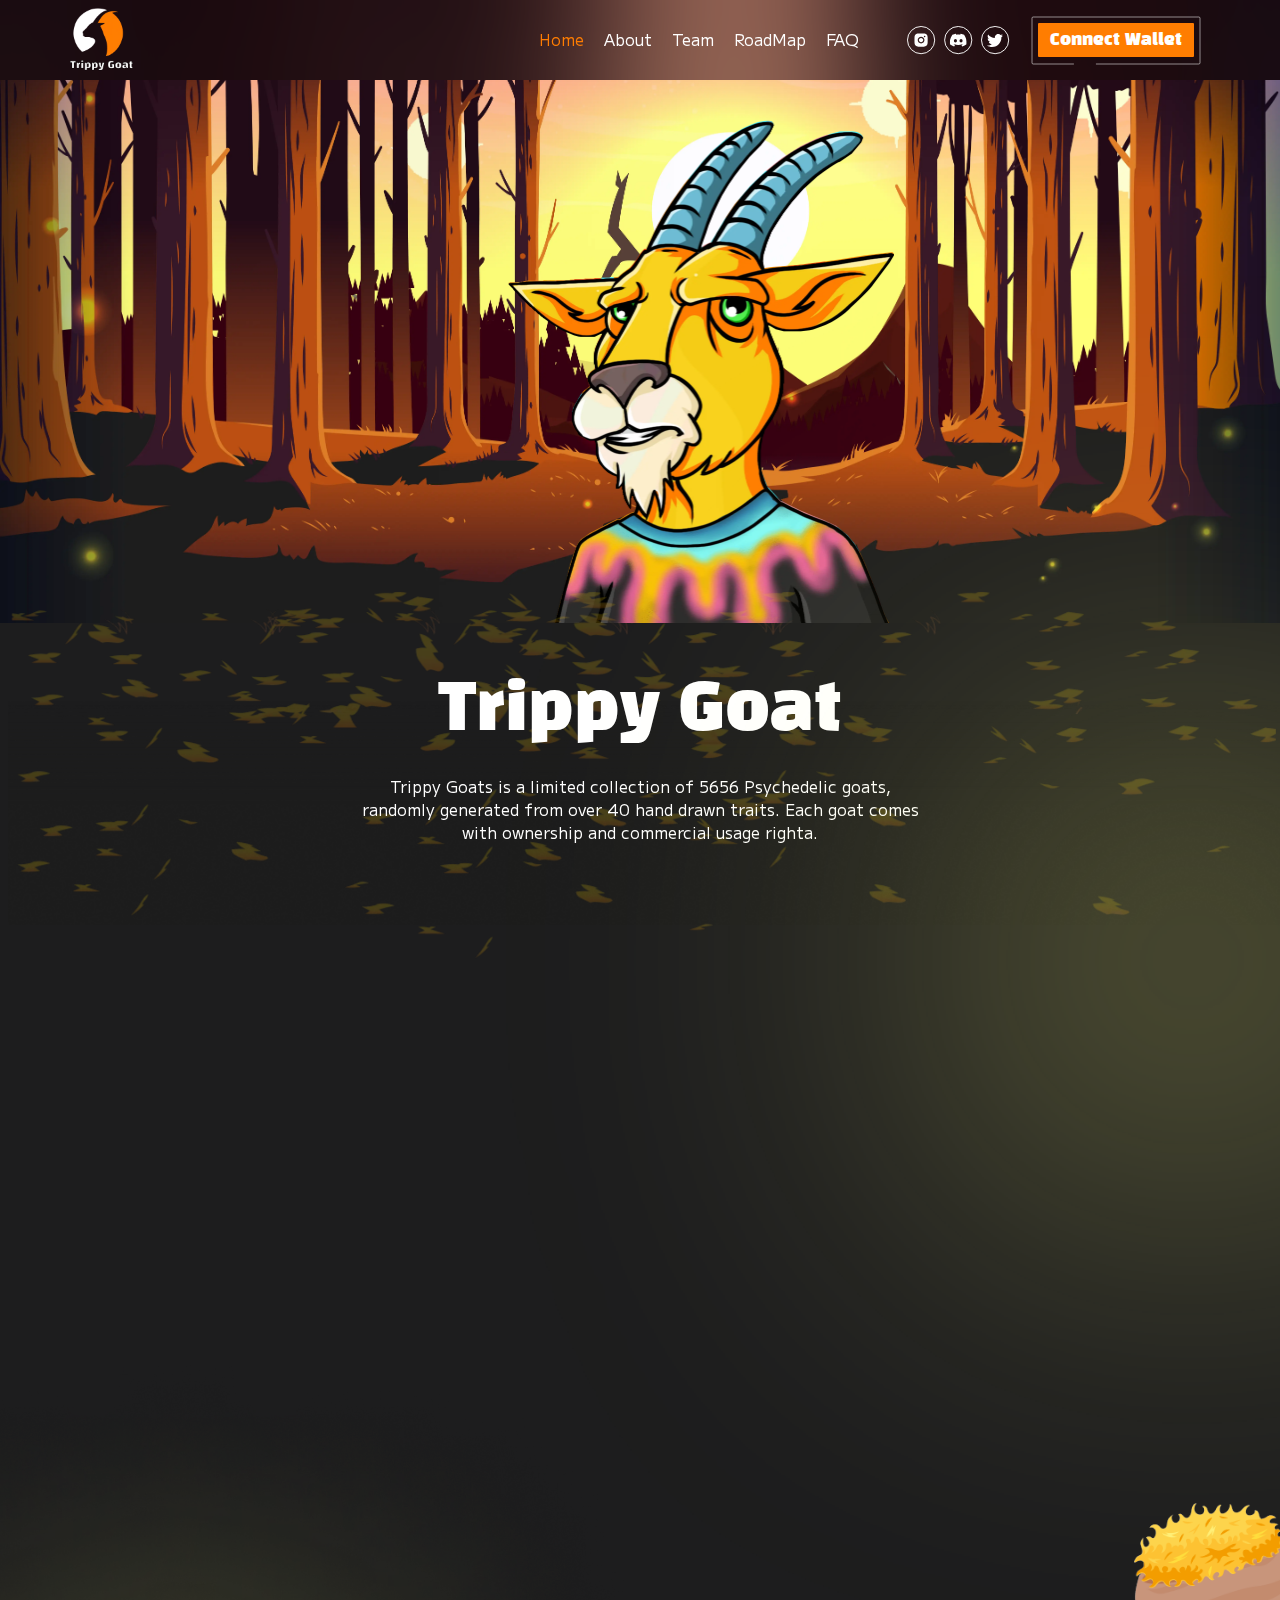
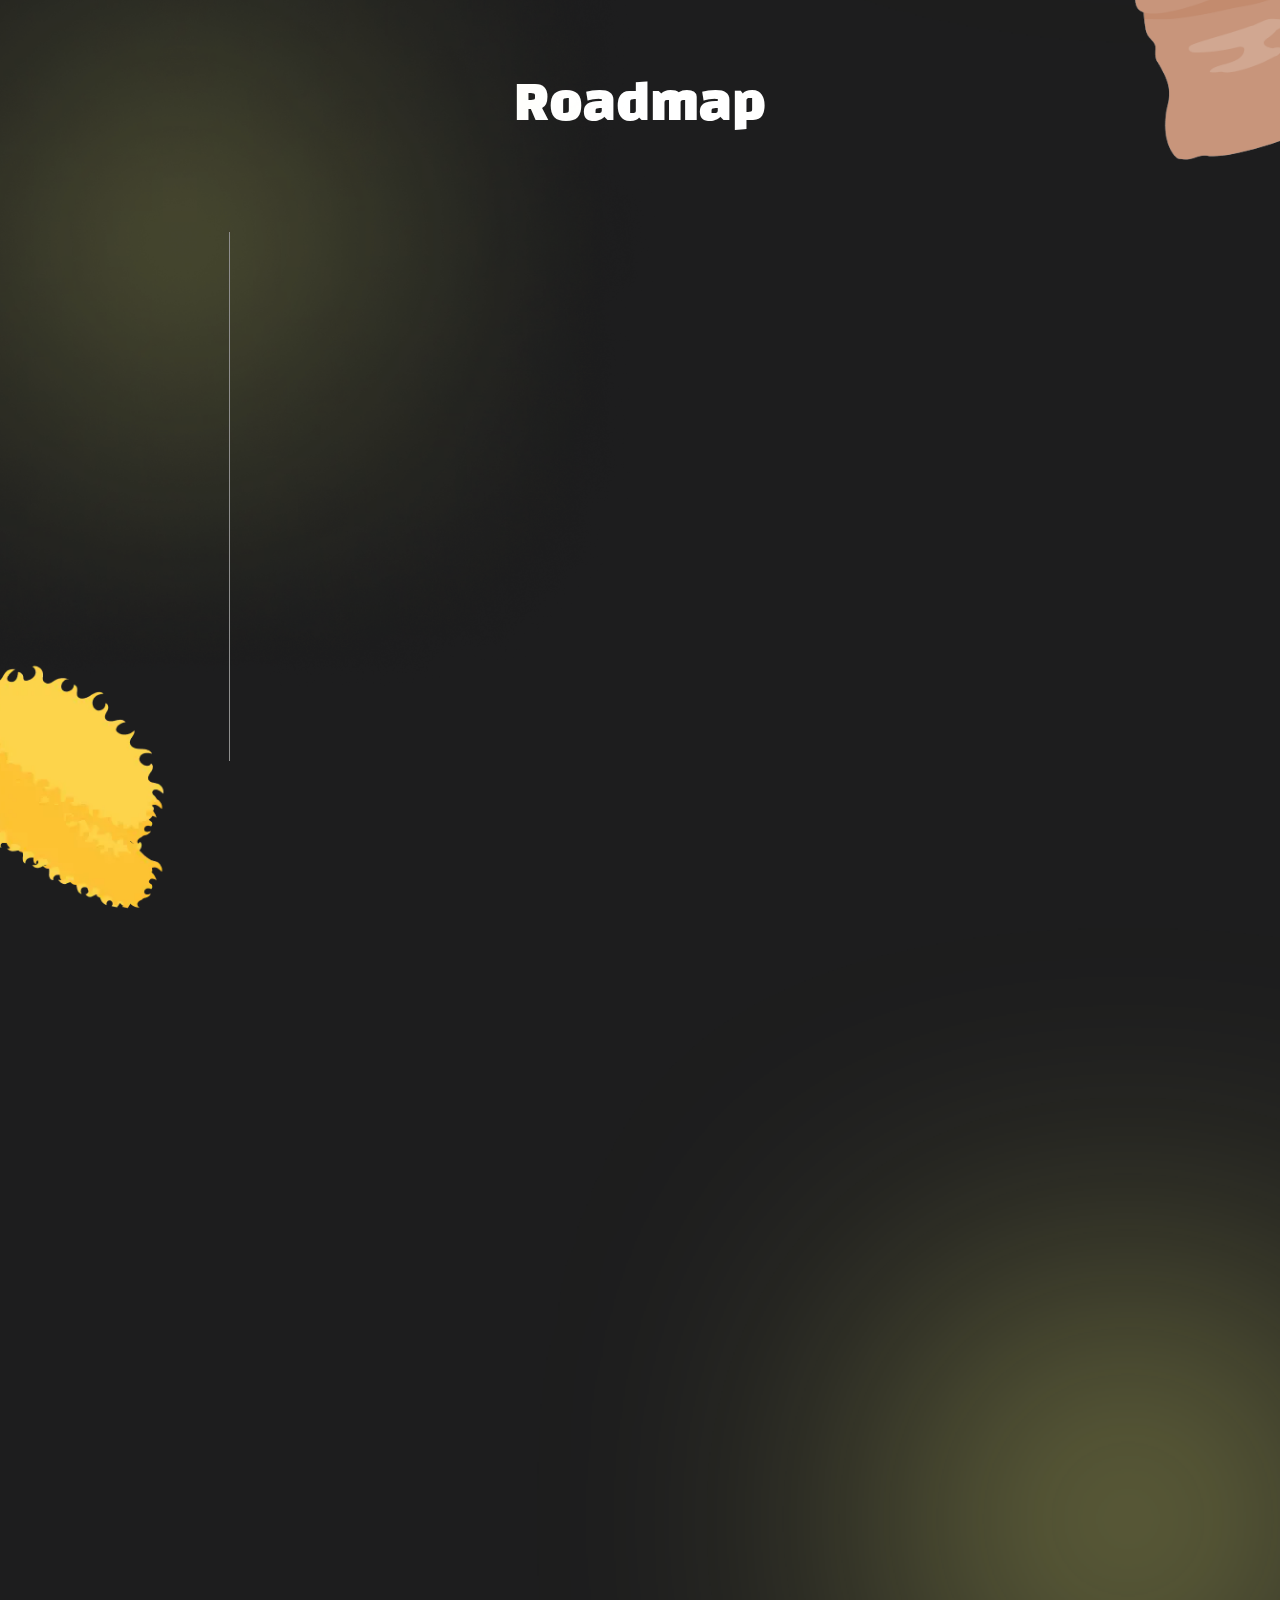
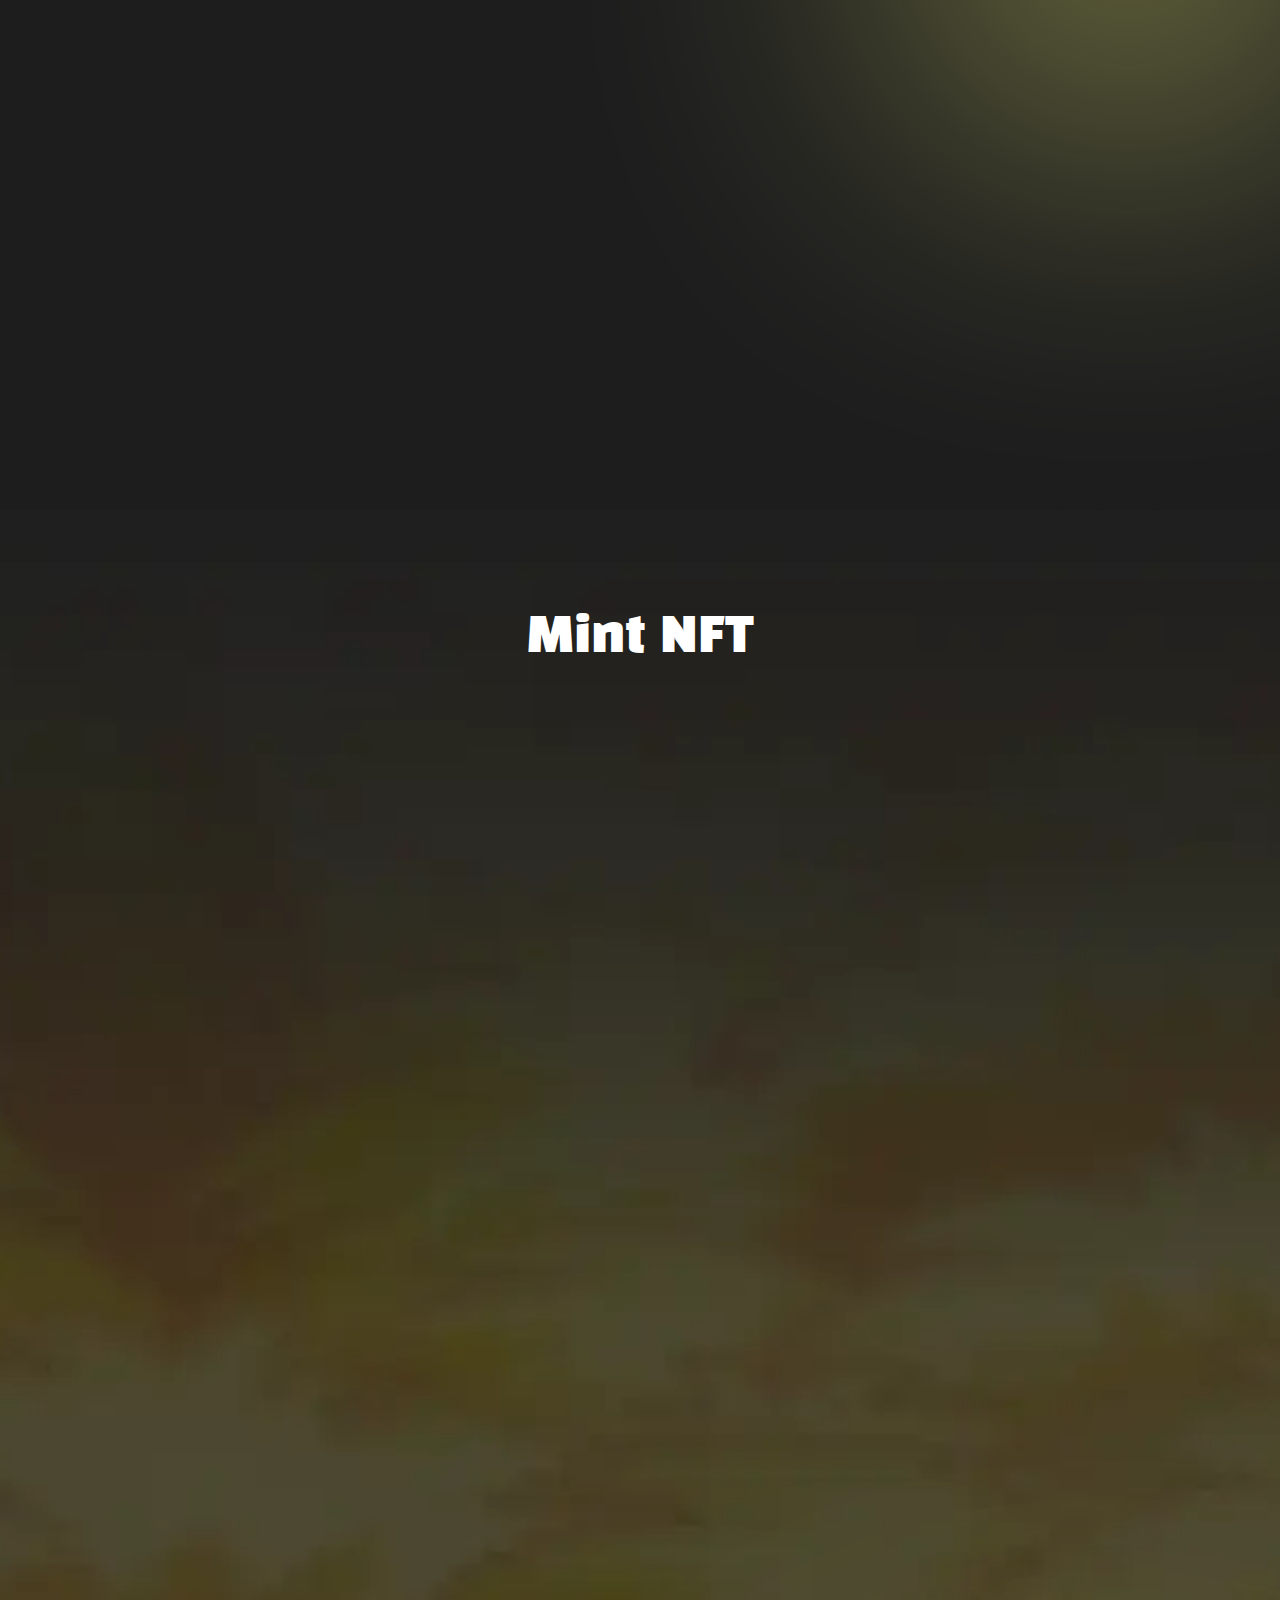
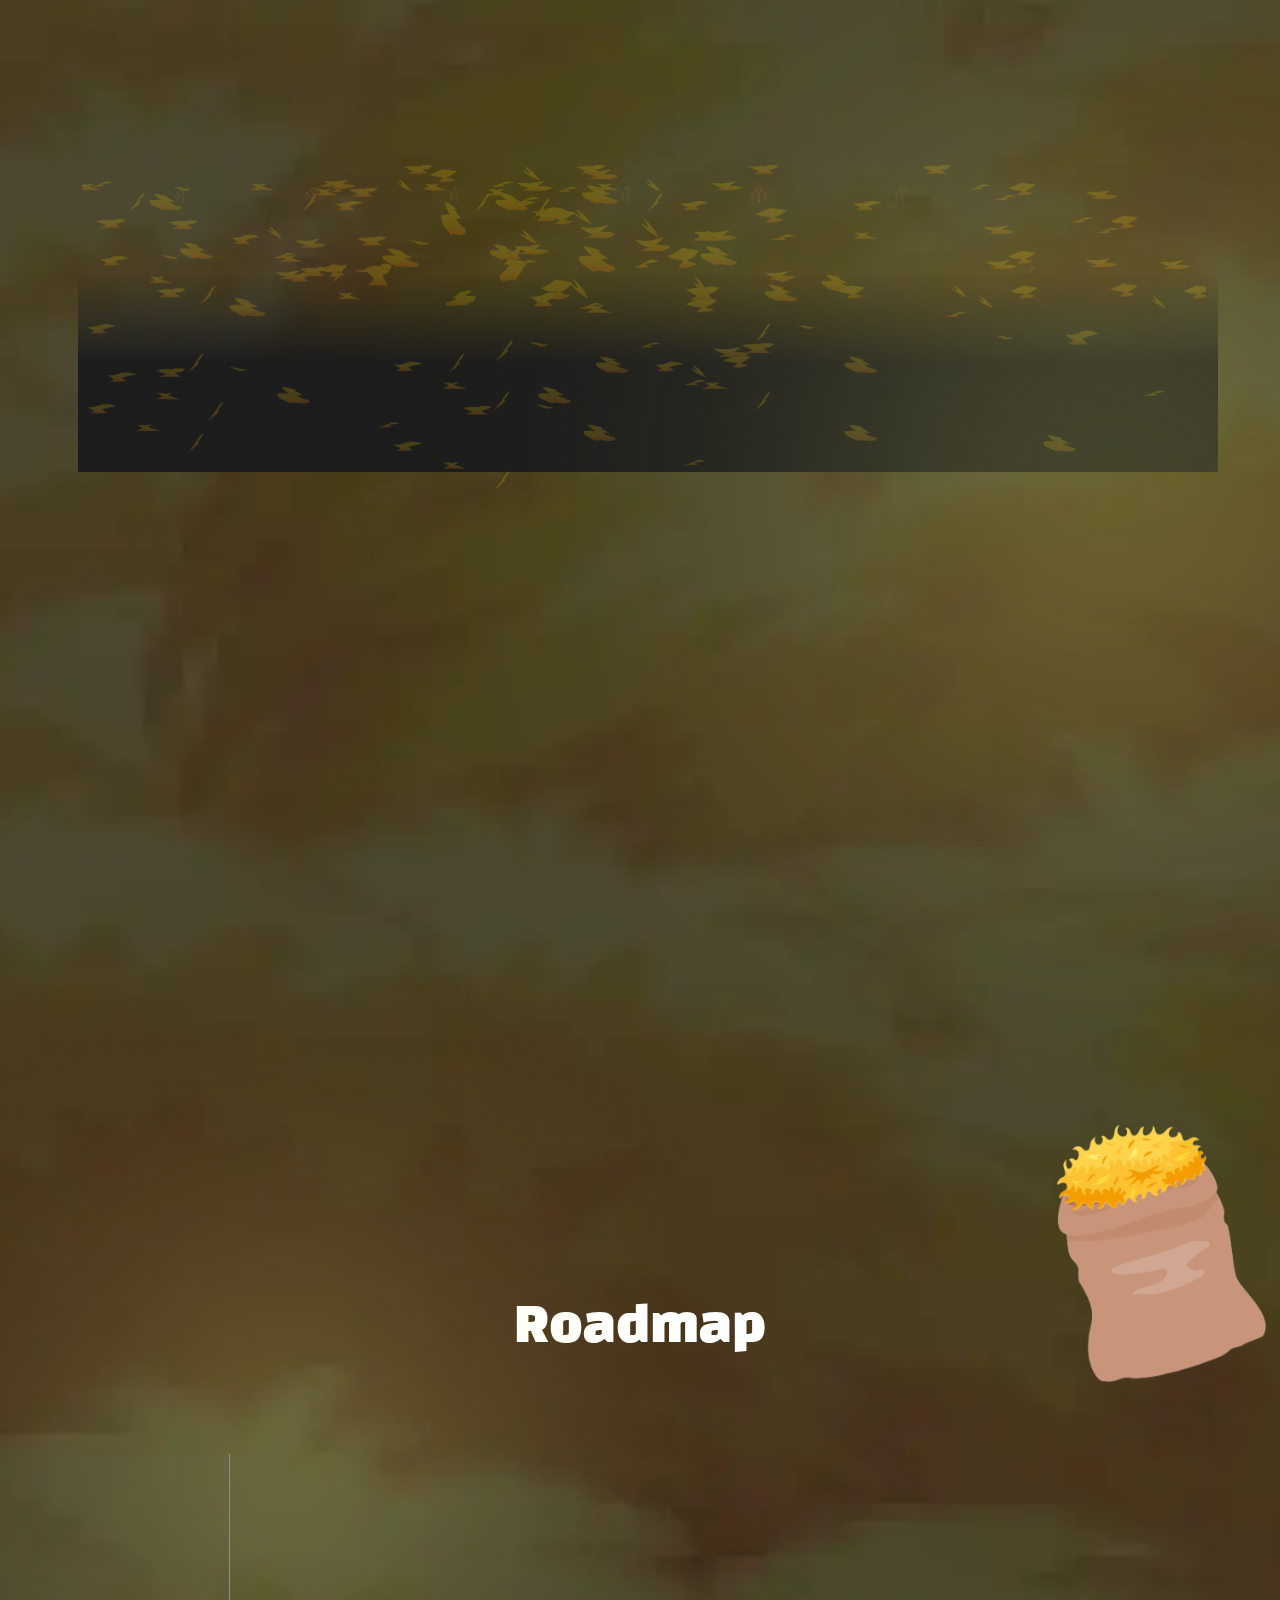
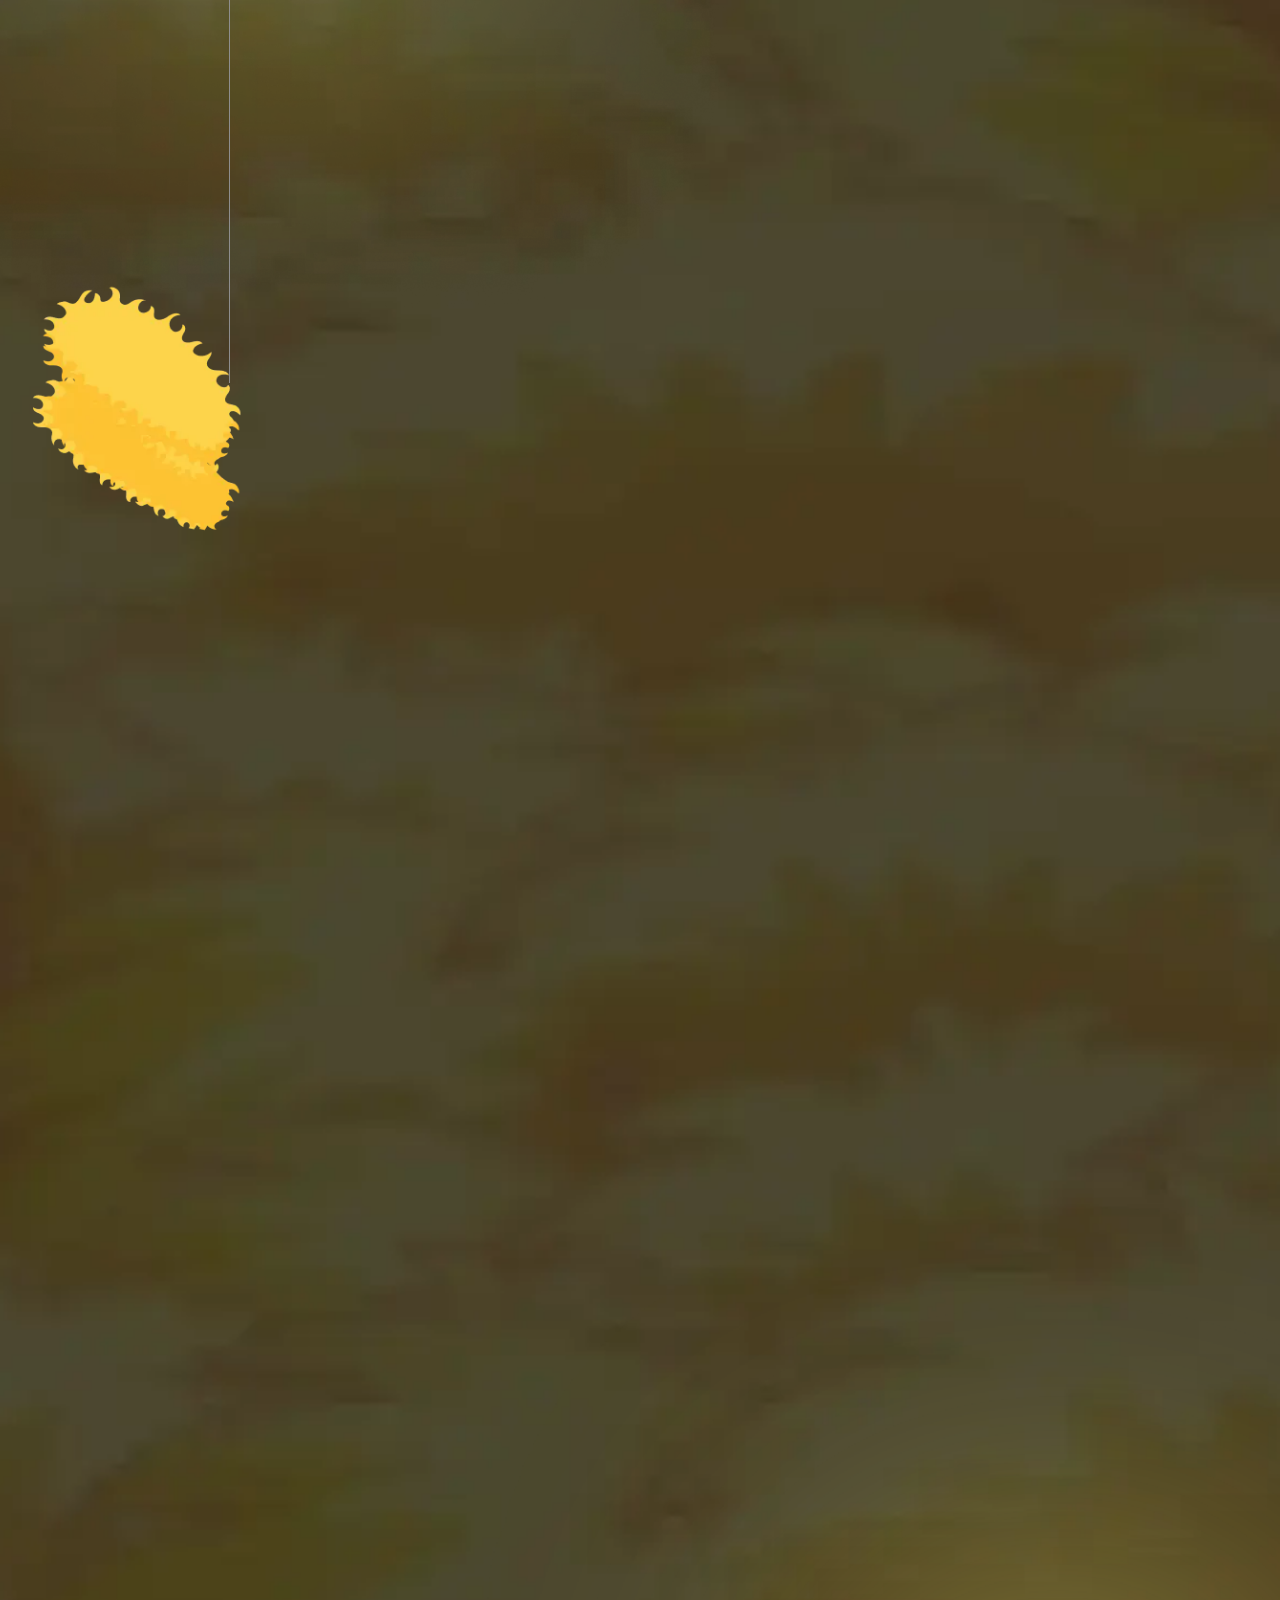
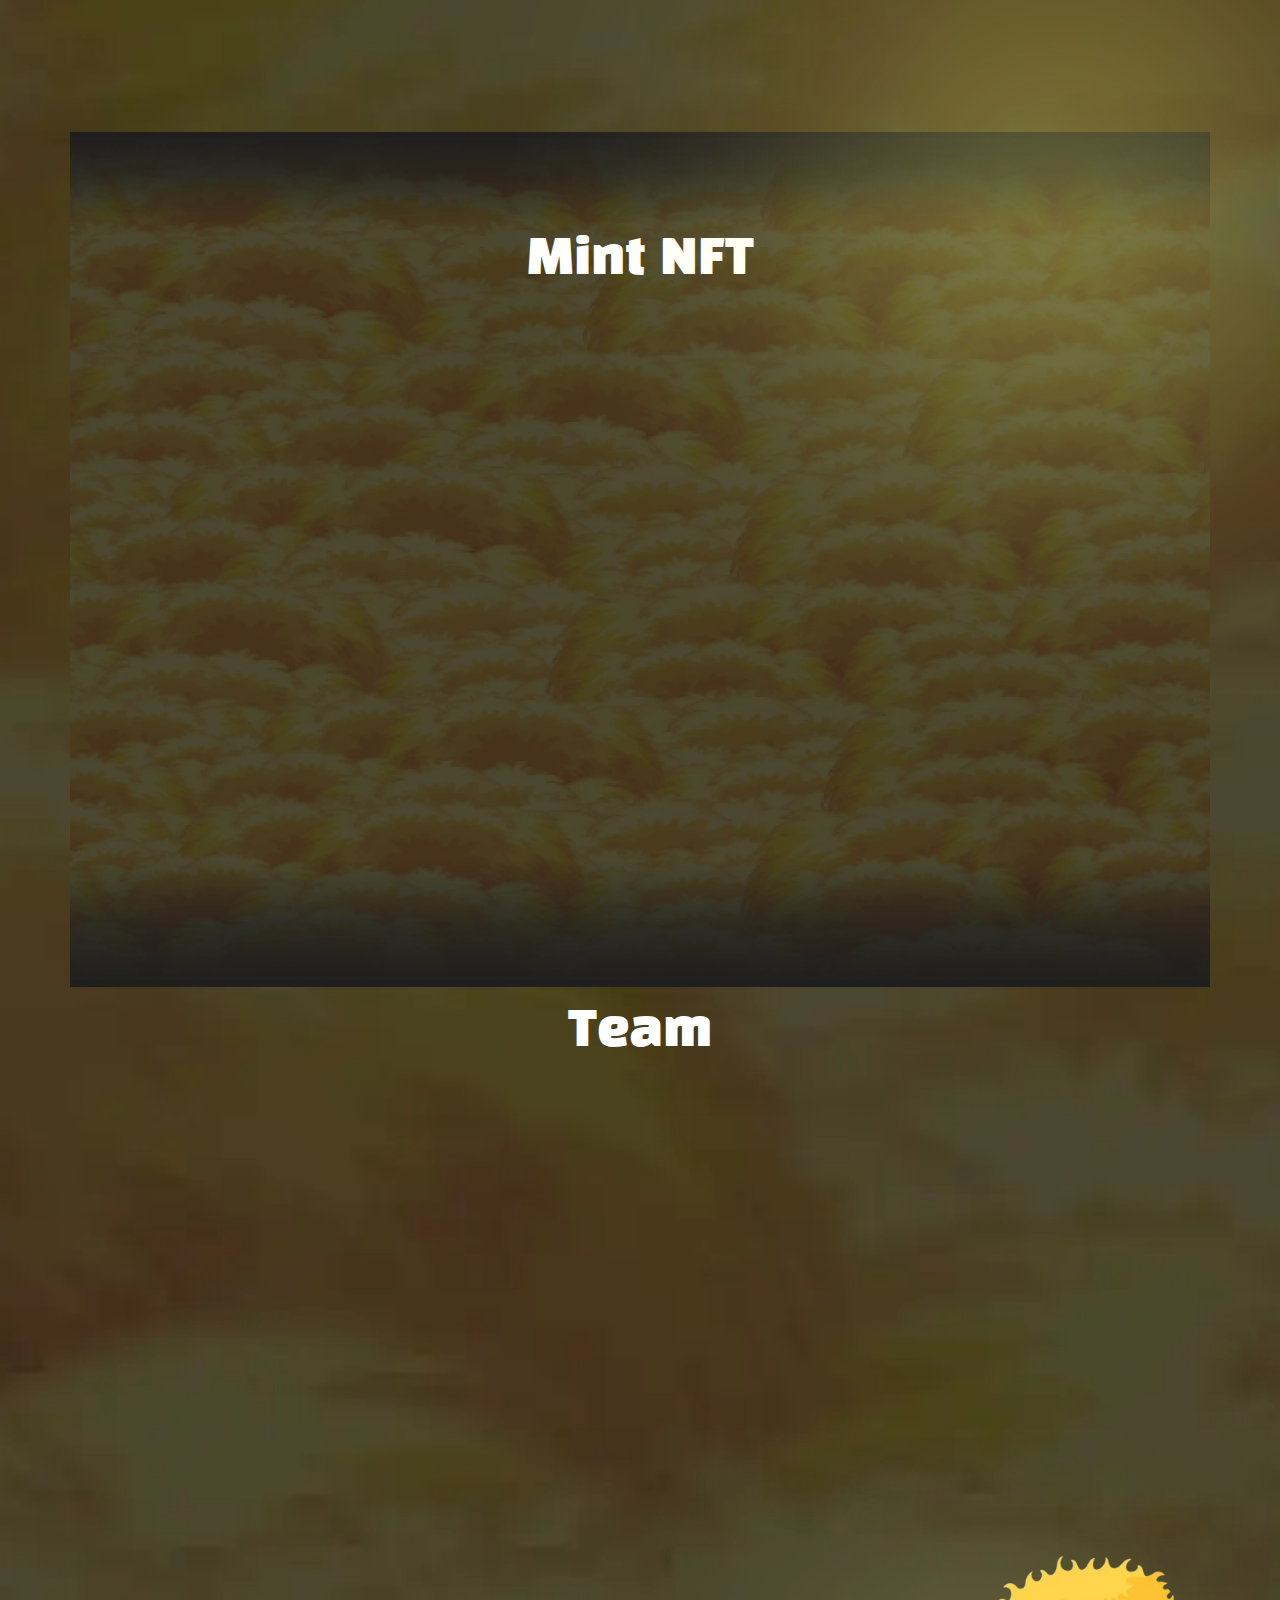
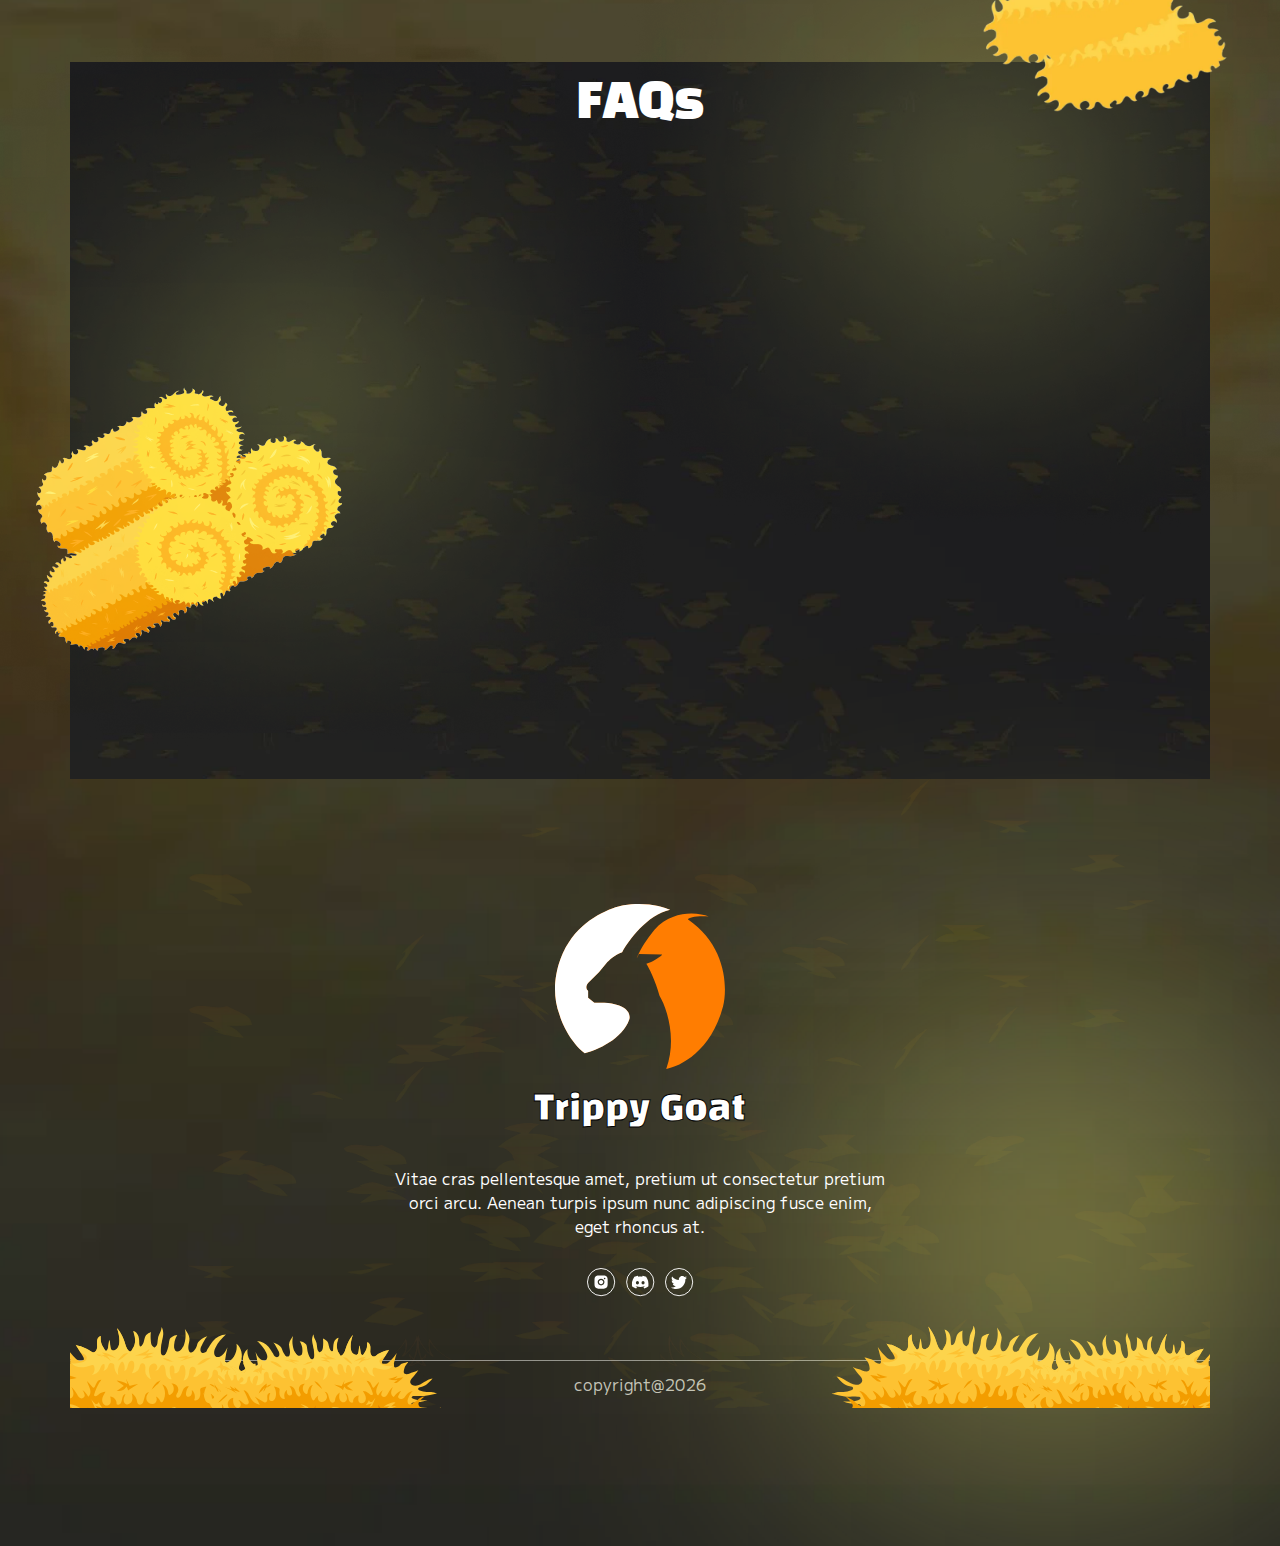
==== index.html @ 1131e841 "merge code" ====
<!DOCTYPE html>
<html lang="en">
  <head>
    <meta charset="utf-8" />
    <meta name="viewport" content="width=device-width, initial-scale=1" />
    <title>Trippy Goat</title>
    <!------------------------------------Bootstrap--------------------------------------------------->
    <link
      href="https://cdn.jsdelivr.net/npm/bootstrap@5.3.3/dist/css/bootstrap.min.css"
      rel="stylesheet"
      integrity="sha384-QWTKZyjpPEjISv5WaRU9OFeRpok6YctnYmDr5pNlyT2bRjXh0JMhjY6hW+ALEwIH"
      crossorigin="anonymous"
    />
    <!-- ---------------------------------Style Sheets ------------------------------------------------>
    <link rel="stylesheet" href="./assets/css/root.css" />
    <link rel="stylesheet" href="./assets/css/style.css" />

    <!------------------------------------Fav Icon--------------------------------------------------->
    <link
      rel="icon"
      type="image/x-icon"
      href="./assets/images/webp/NavLogo.webp"
    />
    <!--------------------------------------------AOS ----------------------------------------------->
    <link href="https://unpkg.com/aos@2.3.1/dist/aos.css" rel="stylesheet" />
  </head>

  <body class="body_color">
    <div class="overflow-hidden">
      <!-- ---------------------------------Header Section--------------------------------------------->
      <header class="bg_header">
        <!-- -----------------------------------nav----------------------------------->
        <nav class="bg_nav w-100 py-2">
          <div class="custom_container">
            <div class="d-flex align-items-center justify-content-between">
              <div class="d-flex flex-column align-items-center">
                <img
                  class="nav_logo cursor_pointer"
                  src="./assets/images/webp/NavLogo.webp"
                  alt="logo"
                />
              </div>
              <div
                class="d-flex flex-column gap-2 nav_icon d-md-none"
                onclick="shownav()"
              >
                <span></span>
                <span></span>
                <span></span>
              </div>


            <!-- -------------------------Desktop Nav------------------------ -->
            <div class="d-md-flex align-items-center d-none">
              <ul class="d-flex align-items-center navlinks_gap mb-0 ps-0">
                <li>
                  <a class="ff_mplus text_orange fs_3xsm fw-normal transition_300"
                    href=" https://www.instagram.com/">Home</a>
                </li>
                <li>
                  <a class="ff_mplus text-white fs_3xsm fw-normal transition_300" href="#about">About</a>
                </li>
                <li>
                  <a class="ff_mplus text-white fs_3xsm fw-normal transition_300" href="#team">Team</a>
                </li>
                <li>
                  <a class="ff_mplus text-white fs_3xsm fw-normal transition_300" href="#roadmap">RoadMap</a>
                </li>
                <li>
                  <a class="ff_mplus text-white fs_3xsm fw-normal transition_300" href="#faq">FAQ
                  </a>
                </li>
              </ul>
              <div class="d-flex align-items-center ms-lg-5 ms-4 me-4 pe-1">
                <a target="_blank" href=" https://www.instagram.com/"><img
                    class="icons_hover cursor_pointer transition_300" src="./assets/images/svg/InstagramIcon.svg"
                    alt="InstagramIcon" /></a>
                <a target="_blank" href=" https://discord.com/"><img
                    class="icons_hover cursor_pointer transition_300 mx-2" src="./assets/images/svg/DiscordIcon.svg"
                    alt="DiscordIcon" />
                </a>
                <a target="_blank" href=" https://twitter.com/"><img class="icons_hover cursor_pointer transition_300"
                    src="./assets/images/svg/TwitterIcon.svg" alt="TwitterIcon" />
                </a>
              </div>
              <div class="position-relative nav_btn me-3">
                <img class="position-absolute nav_btn_border" src="./assets/images/svg/BtnBorder.svg" alt="BtnBorder" />
                <button
                  class="text-white position-relative z_10 transition_300 bg_orange nav_btn d-flex justify-content-center align-items-center border-none lh_150 ff_black_han_sans fw-normal">
                  Connect Wallet
                </button>
              </div>
            </div>
            <!------------------------------Mobile Nav-------------------------->
            <div
              class="d-flex position-absolute start_100 transition_300 bottom-0 min-vh-100 w-100 bg-black gap-4 align-items-center justify-content-center z_10 flex-column d-md-none"
              id="mobilenav">
              <div class="cross_icon position-absolute top-0 end-0 mt-3 z-3" onclick="hidenav()"></div>
              <ul class="d-flex align-items-center transition_300 flex-column justify-content-center gap-4 mb-0 ps-0">
                <li>
                  <a onclick="hidenav()" class="ff_mplus text_orange fs_20 fw-normal transition_300"
                    href="#home">Home</a>
                </li>
                <li>
                  <a onclick="hidenav()" class="ff_mplus text-white fs_20 fw-normal transition_300"
                    href="#about">About</a>
                </li>
                <li>
                  <a onclick="hidenav()" class="ff_mplus text-white fs_20 fw-normal transition_300"
                    href="#team">Team</a>
                </li>
                <li>
                  <a onclick="hidenav()" class="ff_mplus text-white fs_20 fw-normal transition_300"
                    href="#roadmap">RoadMap</a>
                </li>
                <li>
                  <a onclick="hidenav()" class="ff_mplus text-white fs_20 fw-normal transition_300" href="#faq">FAQ
                  </a>
                </li>
              </ul>
              <div class="d-flex align-items-center">
                <a target="_blank" onclick="hidenav()" href=" https://www.instagram.com/"><img
                    class="icons_hover cursor_pointer transition_300" src="./assets/images/svg/InstagramIcon.svg"
                    alt="InstagramIcon" /></a>
                <a target="_blank" onclick="hidenav()" href=" https://discord.com/"><img
                    class="icons_hover cursor_pointer transition_300 mx-2" src="./assets/images/svg/DiscordIcon.svg"
                    alt="DiscordIcon" /></a>
                <a target="_blank" onclick="hidenav()" href=" https://twitter.com/"><img
                    class="icons_hover cursor_pointer transition_300" src="./assets/images/svg/TwitterIcon.svg"
                    alt="TwitterIcon" /></a>
              </div>
              <div class="position-relative nav_btn">
                <img class="position-absolute nav_btn_border" src="./assets/images/svg/BtnBorder.svg" alt="border" />
                <button
                  class="text-white position-relative z-10 transition_300 bg_orange nav_btn d-flex justify-content-center align-items-center border-none lh_150 ff_black_han_sans fw-normal">
                  Connect Wallet
                </button>
              </div>
            </div>
          </div>
        </div>
      </nav>
      <!-------------------------------------main-------------------------------- -->
      <main class="d-flex pt-4 mt-3 justify-content-center min_h_550">
        <img data-aos="fade-up" data-aos-duration="1500" class="header_goat" src="./assets/images/webp/HeaderGoat.webp"
          alt="Goat" />
      </main>
    </header>
    <!------------------------------------Trippy Goat--------------------------------------------- -->
    <section class="header_bottom position-relative z-0 px-2">
      <img class="position-absolute header_bottom_layer z-3 w-100" src="./assets/images/webp/HeaderBottomLayer.webp"
        alt="black layer" />
      <div class="position-relative z-3 px-1">
        <img class="position-absolute w-100 leaves_bg z-3 leaves_bg_h lh_125"
          src="./assets/images/webp/LeavesBackground.webp" alt="leaves" />
        <div class="d-flex flex-column align-items-center z_10 justify-content-center">
          <h1 class="fs_3xl text-center position-relative z-3 text-white ff_black_han_sans lh_125 mt-5"
            data-aos="fade-down" data-aos-duration="1500">
            Trippy Goat
          </h1>
          <p class="trippy_goat_pera text-white position-relative z-3 text-center pt-3 pb-4 lh_144 mx-auto ff_mplus"
            data-aos="fade-down" data-aos-duration="1500">
            Trippy Goats is a limited collection of 5656 Psychedelic goats,
            randomly generated from over 40 hand drawn traits. Each goat comes
            with ownership and commercial usage righta.
          </p>
          <div class="position-relative z_10 nav_btn mt-3" data-aos="fade-down" data-aos-duration="1500">
            <img class="position-absolute nav_btn_border" src="./assets/images/svg/BtnBorder.svg" alt="BtnBorder" />
            <button width="160"
              class="text-white position-relative transition_300 bg_orange nav_btn d-flex justify-content-center align-items-center border-none lh_150 ff_black_han_sans fw-normal">
              Mint Now
            </button>
          </div>
        </div>
      </div>
    </section>
    <!-------------------------------------About Us------------------------------------------------ -->
    <section id="about" class="about_us_p position-relative">
      <span class="about_right_ellipse d-sm-flex d-none position-absolute d-flex"></span>
      <div class="custom_container">
        <div class="d-flex min_h_515 flex-column ps-lg-5 pt-5 flex-lg-row align-items-center justify-content-between">
          <!-- ------------------------stack cards------------------- -->

          <div class="position-relative min_h_400 translate-middle-x mt-5 pt-5 mt-lg-0 ms-lg-5 ps-lg-5"
            data-aos="zoom-in" data-aos-duration="1500">
            <img class="center z-0 about_card_ellipse position-absolute" src="./assets/images/png/OrangeEllipse.png"
              alt="ellipse" />
            <img class="center z-1 position-absolute orange_goat" src="./assets/images/svg/OrangeBgGoat.svg"
              alt="OrangeBgGoat" />
            <img class="z-2 black_goat center position-absolute" src="./assets/images/svg/BlackGoat.svg"
              alt="BlackGoat" />
            <img class="center yellow_goat z-3 position-absolute" src="./assets/images/svg/YellowGoat.svg"
              alt="YellowGoat" />
          </div>

          <!-- ---------------------------subheading pera---------------------------------------- -->
          <div class="d-flex flex-column align-items-center align-items-lg-start mt-sm-5 mt-3 lg:mt-0"
            data-aos="fade-left" data-aos-duration="1500">
            <h2 class="fs_2xl ff_black_han_sans mb-0 text-lg-start text-center text-white">
              About Us
            </h2>
            <p class="ff_mplus about_pera pb-lg-4 pb-3 fs_3xsm mb-3 mt-1 pt-2 text-lg-start text-center">
              Hi goaties call me legion with a pen. From an early age I was
              influenced by my selfless loving mother who inspired me to
              become a pet and art lover. As young as I was then, My mother
              would read goat story to me even though I didn't understand it.
              During the course of time I have played countless video games,
              watched movies and read books on pets particularly on goat.I
              made this art to portray my illustration of the psychedelic
              goats and I hope you can appreciate that everyone has a history.
              With regards to why non-fungibles.
            </p>
            <div class="position-relative read_btn mt-2">
              <img class="position-absolute w_156 read_btn_border readbtn_width" src="./assets/images/svg/BtnBorder.svg"
                alt="btnborder" />
              <button
                class="text-white read_btn position-relative z-3 transition_300 bg_orange d-flex justify-content-center align-items-center border-none lh_150 ff_black_han_sans fw-normal">
                Read More
              </button>
            </div>
          </div>
        </div>
      </div>
    </section>
    <!------------------------------------------- Roadmap -------------------------------------------------------------->
    <section id="roadmap" class="bg_black roadmap_sec_p position-relative">
      <img class="roadmap_right_ellipse position-absolute" src="./assets/images/webp/RoadmapRightEllipse.webp"
        alt="RoadmapRightEllipse" />
      <img class="roadmap_right_vector position-absolute" src="./assets/images/png/RoadmapRightVector.png"
        alt="RoadmapRightEllipse" />
      <img class="roadmap_left_vector position-absolute" src="./assets/images/webp/RoadmapLeftVector.webp"
        alt="RoadmapRightEllipse" />

      <div class="custom_container">
        <h2 class="ff_black_han_sans text-center lh_125 fs_2xl text-white mb-0 md-sm-4 mb-lg-5">
          Roadmap
        </h2>
        <div class="pt-md-5 pt-4 d-flex align-items-center justify-content-center">
          <div class="d-flex position-relative">
            <div class="timeline">
              <div class="timeline_dot position-absolute dot1 top-0 start-0" data-aos="zoom-in"
                data-aos-duration="1500"></div>
              <div class="timeline_dot position-absolute dot2 top-50 start-0" data-aos="zoom-in"
                data-aos-duration="1500"></div>
              <div class="timeline_dot position-absolute dot3 bottom-0 start-0" data-aos="zoom-in"
                data-aos-duration="1500"></div>
            </div>

            <div class="flex flex-column">
              <!-------------------------------- Percentage card {10%} ---------------------------------------->
              <div class="percentage_card" data-aos="fade-left" data-aos-duration="1500">
                <h3 class="ff_black_han_sans fs_xl mb-0 text_orange lh_125">
                  10%
                </h3>
                <p class="ff_black_han_sans fs_sm mb-0 text-white lh_125 pt-2 mt-1">
                  Giveaway of Goat NFT
                </p>
                <p class="text_grey lh_160 ff_mplus mb-0 fw-normal pt-2 mt-1 pe-1">
                  Feugiat felis, egestas cursus et ut lacus viverra.Rhoncus
                  ornare tortor sociis vulputate arcu pellentesque eu ornare
                  tempus. Et mi arcu quam tellus feugiat quisque urna velit.
                </p>
              </div>
              <!-------------------------------- Percentage card {50%} ---------------------------------------->
              <div class="percentage_card percentage_card_m" data-aos="fade-left" data-aos-duration="1700">
                <h3 class="ff_black_han_sans fs_xl mb-0 text_orange lh_125">
                  50%
                </h3>
                <p class="ff_black_han_sans fs_sm mb-0 text-white lh_125 pt-2 mt-1">
                  Merch store
                </p>
                <p class="text_grey lh_160 ff_mplus mb-0 fw-normal pt-2 mt-1">
                  Adipiscing vehicula dui sollicitudin venenatis. A feugiat
                  iaculis amet magna. Odio elementum, purus egestas convallis
                  et vulputate. Dictumst vitae nulla aliquam, vivamus nunc.
                  Volutpat nunc non platea mauris sem dui scelerisque.
                </p>
              </div>
              <!-------------------------------- Percentage card {100%} ---------------------------------------->
              <div class="percentage_card percentage_card_m" data-aos="fade-left" data-aos-duration="1900">
                <h3 class="ff_black_han_sans fs_xl mb-0 text_orange lh_125">
                  100%
                </h3>
                <p class="ff_black_han_sans fs_sm mb-0 text-white lh_125 pt-2 mt-1">
                  Giveaway of Goat NFT
                </p>
                <p class="text_grey lh_160 ff_mplus mb-0 fw-normal pt-2 mt-1">
                  Condimentum tristique sit pretium ipsum. Et egestas
                  venenatis consectetur ornare ipsum elementum nulla imperdiet
                  imperdiet.
                </p>
              </div>
            </div>

          </div>
        </div>
      </div>
    </section>
    <!-- ---------------------------------------------- Goat Images Slider------------------------------------------------ -->
    <section class="py-5 mt-lg-4 mb-lg-5">
      <div class="custom_container py-2">
        <div class="slider position-relative mw_1440">
          <div class="d-flex slide_track justify-content-center overflow-y-hidden">
            <div class="d-flex flex-column mt-5" data-aos="zoom-in" data-aos-duration="1500">
              <img class="goat_slider_img scale_hover transition_300" src="./assets/images/webp/GreyGoat.webp"
                alt="GreyGoat" />
              <img class="goat_slider_img scale_hover transition_300" src="./assets/images/webp/YellowGoatLinearBg.webp"
                alt="YellowGoatLinearBg" />
              <img class="goat_slider_img scale_hover transition_300" src="./assets/images/webp/GreyGoat.webp"
                alt="GreyGoat" />
            </div>
            <div class="d-flex flex-column mt-5 pt-5" data-aos="zoom-in" data-aos-duration="1500">
              <img class="goat_slider_img scale_hover transition_300" src="./assets/images/webp/YellowGoatOrangeBg.webp"
                alt="YellowGoatOrangeBg" />
              <img class="goat_slider_img scale_hover transition_300" src="./assets/images/webp/WhiteGoatCyanBg.webp"
                alt="WhiteGoatCyanBg" />
              <img class="goat_slider_img scale_hover transition_300" src="./assets/images/webp/PurpleGoatPurpleBg.webp"
                alt="PurpleGoatPurpleBg" />
            </div>
            <div class="d-flex flex-column mb-5 pb-2" data-aos="zoom-in" data-aos-duration="1500">
              <img class="goat_slider_img scale_hover transition_300" src="./assets/images/webp/BlackGoatCyanBg.webp"
                alt="BlackGoatCyanBg" />
              <img class="goat_slider_img scale_hover transition_300" src="./assets/images/webp/BlackGoatGreenBg.webp"
                alt="BlackGoatGreenBg" />
              <img class="goat_slider_img mb-5 scale_hover transition_300"
                src="./assets/images/webp/BlackGoatPurpleBg.webp" alt="BlackGoatPurpleBg" />
            </div>
            <div class="d-flex flex-column mt-5" data-aos="zoom-in" data-aos-duration="1500">
              <img class="goat_slider_img scale_hover transition_300" src="./assets/images/webp/BrownGoatPurpleBg.webp"
                alt="BrownGoatPurpleBg" />
              <img class="goat_slider_img scale_hover transition_300"
                src="./assets/images/webp/GreenEyesPurpleGoat.webp" alt="goat-img" />
              <img class="goat_slider_img scale_hover transition_300" src="./assets/images/webp/YellowGoatOrangeBg.webp"
                alt="YellowGoatOrangeBg" />
            </div>
            <div class="d-flex flex-column mt-5 pt-5" data-aos="zoom-in" data-aos-duration="1500">
              <img class="goat_slider_img scale_hover transition_300" src="./assets/images/webp/YellowGoatOrangeBg.webp"
                alt="YellowGoatOrangeBg" />
              <img class="goat_slider_img scale_hover transition_300" src="./assets/images/webp/WhiteGoatCyanBg.webp"
                alt="WhiteGoatCyanBg" />
              <img class="goat_slider_img scale_hover transition_300" src="./assets/images/webp/PurpleGoatPurpleBg.webp"
                alt="PurpleGoatPurpleBg" />
            </div>
            <div class="d-flex flex-column mt-5" data-aos="zoom-in" data-aos-duration="1500">
              <img class="goat_slider_img scale_hover transition_300" src="./assets/images/webp/GreyGoat.webp"
                alt="GreyGoat" />
              <img class="goat_slider_img scale_hover transition_300" src="./assets/images/webp/YellowGoatLinearBg.webp"
                alt="YellowGoatLinearBg" />
              <img class="goat_slider_img scale_hover transition_300" src="./assets/images/webp/GreyGoat.webp"
                alt="GreyGoat" />
            </div>
            <div class="d-flex flex-column mb-5 pb-2" data-aos="zoom-in" data-aos-duration="1500">
              <img class="goat_slider_img scale_hover transition_300" src="./assets/images/webp/BlackGoatCyanBg.webp"
                alt="BlackGoatCyanBg" />
              <img class="goat_slider_img scale_hover transition_300" src="./assets/images/webp/BlackGoatGreenBg.webp"
                alt="BlackGoatGreenBg" />
              <img class="goat_slider_img mb-5 scale_hover transition_300"
                src="./assets/images/webp/BlackGoatPurpleBg.webp" alt="BlackGoatPurpleBg" />
            </div>
            <div class="d-flex flex-column mt-5" data-aos="zoom-in" data-aos-duration="1500">
              <img class="goat_slider_img scale_hover transition_300" src="./assets/images/webp/GreyGoat.webp"
                alt="GreyGoat" />
              <img class="goat_slider_img scale_hover transition_300" src="./assets/images/webp/YellowGoatLinearBg.webp"
                alt="YellowGoatLinearBg" />
              <img class="goat_slider_img scale_hover transition_300" src="./assets/images/webp/GreyGoat.webp"
                alt="GreyGoat" />
            </div>
            <div class="d-flex flex-column mt-5 pt-5" data-aos="zoom-in" data-aos-duration="1500">
              <img class="goat_slider_img scale_hover transition_300" src="./assets/images/webp/YellowGoatOrangeBg.webp"
                alt="YellowGoatOrangeBg" />
              <img class="goat_slider_img scale_hover transition_300" src="./assets/images/webp/WhiteGoatCyanBg.webp"
                alt="WhiteGoatCyanBg" />
              <img class="goat_slider_img scale_hover transition_300" src="./assets/images/webp/PurpleGoatPurpleBg.webp"
                alt="PurpleGoatPurpleBg" />
            </div>
            <div class="d-flex flex-column mb-5 pb-2" data-aos="zoom-in" data-aos-duration="1500">
              <img class="goat_slider_img scale_hover transition_300" src="./assets/images/webp/BlackGoatCyanBg.webp"
                alt="BlackGoatCyanBg" />
              <img class="goat_slider_img scale_hover transition_300" src="./assets/images/webp/BlackGoatGreenBg.webp"
                alt="BlackGoatGreenBg" />
              <img class="goat_slider_img mb-5 scale_hover transition_300"
                src="./assets/images/webp/BlackGoatPurpleBg.webp" alt="BlackGoatPurpleBg" />
            </div>
            <div class="d-flex flex-column mt-5" data-aos="zoom-in" data-aos-duration="1500">
              <img class="goat_slider_img scale_hover transition_300" src="./assets/images/webp/BrownGoatPurpleBg.webp"
                alt="BrownGoatPurpleBg" />
              <img class="goat_slider_img scale_hover transition_300"
                src="./assets/images/webp/GreenEyesPurpleGoat.webp" alt="goat-img" />
              <img class="goat_slider_img scale_hover transition_300" src="./assets/images/webp/YellowGoatOrangeBg.webp"
                alt="YellowGoatOrangeBg" />
            </div>
            <div class="d-flex flex-column mt-5 pt-5" data-aos="zoom-in" data-aos-duration="1500">
              <img class="goat_slider_img scale_hover transition_300" src="./assets/images/webp/YellowGoatOrangeBg.webp"
                alt="YellowGoatOrangeBg" />
              <img class="goat_slider_img scale_hover transition_300" src="./assets/images/webp/WhiteGoatCyanBg.webp"
                alt="WhiteGoatCyanBg" />
              <img class="goat_slider_img scale_hover transition_300" src="./assets/images/webp/PurpleGoatPurpleBg.webp"
                alt="PurpleGoatPurpleBg" />
            </div>
            <div class="d-flex flex-column mt-5" data-aos="zoom-in" data-aos-duration="1500">
              <img class="goat_slider_img scale_hover transition_300" src="./assets/images/webp/GreyGoat.webp"
                alt="GreyGoat" />
              <img class="goat_slider_img scale_hover transition_300" src="./assets/images/webp/YellowGoatLinearBg.webp"
                alt="YellowGoatLinearBg" />
              <img class="goat_slider_img scale_hover transition_300" src="./assets/images/webp/GreyGoat.webp"
                alt="GreyGoat" />
            </div>
            <div class="d-flex flex-column mb-5 pb-2" data-aos="zoom-in" data-aos-duration="1500">
              <img class="goat_slider_img scale_hover transition_300" src="./assets/images/webp/BlackGoatCyanBg.webp"
                alt="BlackGoatCyanBg" />
              <img class="goat_slider_img scale_hover transition_300" src="./assets/images/webp/BlackGoatGreenBg.webp"
                alt="BlackGoatGreenBg" />
              <img class="goat_slider_img mb-5 scale_hover transition_300"
                src="./assets/images/webp/BlackGoatPurpleBg.webp" alt="BlackGoatPurpleBg" />
            </div>
          </div>
        </div>
      </div>
    </section>
    <!------------------------------------------------- Mint NFT Section---------------------------------------------------->
    <section class="position-relative">
      <span class="nft_right_ellipse d-flex position-absolute"></span>
      <div class="nft_bg mint_now_section">
        <div class="custom_container">
          <h2 class="ff_black_han_sans fs_2xl mb-0 pb-2 text-white text-center fw-normal lh_125">
            Mint NFT
          </h2>
          <div class="row gap-4 gap-md-0 justify-content-between align-items-center mt-5">
            <!---------------- img ----------------->
            <div class="col-md-5 d-flex align-items-center justify-content-center">
              <img class="nft_goat_img w-100" data-aos="zoom-in" data-aos-duration="1500"
                src="./assets/images/webp/NftGoat.webp" alt="NftGoat" />
            </div>

            <!----------------------------- counter box ---------------------------->
            <div class="col-md-6 d-flex align-items-center justify-content-center justify-content-lg-start"
              data-aos="fade-left" data-aos-duration="1500">
              <div class="counterbox w-100">
                <!----------------------- counter  -------------------------------->
                <div class="counter d-flex align-items-center justify-content-center counter_gap mb-3">
                  <span class="position-relative">
                    <img class="counterbtn z-1 position-relative" id="decrementBtn"
                      src="./assets/images/webp/DecrementBtn.webp" alt="DecrementBtn" />
                    <img class="position-absolute counter_border z-0" src="./assets/images/svg/CounterBtnBorder.svg"
                      alt="border-img" />
                  </span>

                  <span id="count" class="text-white ff_black_han_sans fs_lg lh_125 fw-normal">0 / 5656</span>
                  <span class="position-relative">
                    <img class="counterbtn z-1 position-relative" id="incrementBtn"
                      src="./assets/images/webp/IncrementBtn.webp" alt="IncrementBtn" />
                    <img class="position-absolute counter_border z-0" src="./assets/images/svg/CounterBtnBorder.svg"
                      alt="border-img" />
                  </span>
                </div>
                <div class="position-relative nav_btn me-3">
                  <img
                    class="position-absolute nav_btn_border"
                    src="./assets/images/svg/BtnBorder.svg"
                    alt=""
                  />
                  <button
                    class="text-white position-relative z_10 transition_300 bg_orange nav_btn d-flex justify-content-center align-items-center border-none lh_150 ff_black_han_sans fw-normal"
                  >
                    Connect Wallet
                  </button>
                </div>
              </div>
              <!------------------------------Mobile Nav-------------------------->
              <div
                class="d-flex position-absolute start_100 transition_300 bottom-0 min-vh-100 w-100 bg-black gap-4 align-items-center justify-content-center z_10 flex-column d-md-none"
                id="mobilenav"
              >
                <div
                  class="cross_icon position-absolute top-0 end-0 mt-3 z-3"
                  onclick="hidenav()"
                ></div>
                <ul
                  class="d-flex align-items-center transition_300 flex-column justify-content-center gap-4 mb-0 ps-0"
                >
                  <li>
                    <a
                      onclick="hidenav()"
                      class="ff_mplus text_orange fs_20 fw-normal transition_300"
                      href="#home"
                      >Home</a
                    >
                  </li>
                  <li>
                    <a
                      onclick="hidenav()"
                      class="ff_mplus text-white fs_20 fw-normal transition_300"
                      href="#about"
                      >About</a
                    >
                  </li>
                  <li>
                    <a
                      onclick="hidenav()"
                      class="ff_mplus text-white fs_20 fw-normal transition_300"
                      href="#team"
                      >Team</a
                    >
                  </li>
                  <li>
                    <a
                      onclick="hidenav()"
                      class="ff_mplus text-white fs_20 fw-normal transition_300"
                      href="#roadmap"
                      >RoadMap</a
                    >
                  </li>
                  <li>
                    <a
                      onclick="hidenav()"
                      class="ff_mplus text-white fs_20 fw-normal transition_300"
                      href="#faq"
                      >FAQ
                    </a>
                  </li>
                </ul>
                <div class="d-flex align-items-center">
                  <a
                    target="_blank"
                    onclick="hidenav()"
                    href=" https://www.instagram.com/"
                    ><img
                      class="icons_hover cursor_pointer transition_300"
                      src="./assets/images/svg/InstagramIcon.svg"
                      alt="InstagramIcon"
                  /></a>
                  <a
                    target="_blank"
                    onclick="hidenav()"
                    href=" https://discord.com/"
                    ><img
                      class="icons_hover cursor_pointer transition_300 mx-2"
                      src="./assets/images/svg/DiscordIcon.svg"
                      alt="DiscordIcon"
                  /></a>
                  <a
                    target="_blank"
                    onclick="hidenav()"
                    href=" https://twitter.com/"
                    ><img
                      class="icons_hover cursor_pointer transition_300"
                      src="./assets/images/svg/TwitterIcon.svg"
                      alt="TwitterIcon"
                  /></a>
                </div>
                <div class="position-relative nav_btn">
                  <img
                    class="position-absolute nav_btn_border"
                    src="./assets/images/svg/BtnBorder.svg"
                    alt="border"
                  />
                  <button
                    class="text-white position-relative z-10 transition_300 bg_orange nav_btn d-flex justify-content-center align-items-center border-none lh_150 ff_black_han_sans fw-normal"
                  >
                    Connect Wallet
                  </button>
                </div>
              </div>
            </div>
          </div>
        </nav>
        <!-------------------------------------main-------------------------------- -->
        <main class="d-flex pt-4 mt-3 justify-content-center main">
          <img
            data-aos="fade-up"
            data-aos-duration="1500"
            class="header_goat"
            src="./assets/images/webp/HeaderGoat.webp"
            alt="Goat"
          />
        </main>
      </header>
      <!------------------------------------Trippy Goat--------------------------------------------- -->
      <section class="header_bottom position-relative z-0 px-2">
        <img
          class="position-absolute header_bottom_layer z-3 w-100"
          src="./assets/images/webp/HeaderBottomLayer.webp"
          alt="black layer"
        />
        <div class="position-relative z-3 px-1">
          <img
            class="position-absolute w-100 leaves_bg z-3 leaves_bg_h lh_125"
            src="./assets/images/webp/LeavesBackground.webp"
            alt="leaves"
          />
          <div
            class="d-flex flex-column align-items-center z_10 justify-content-center"
          >
            <h1
              class="fs_3xl text-center mb-0 position-relative z-3 text-white ff_black_han_sans lh_125 mt-5"
              data-aos="fade-down"
              data-aos-duration="1500"
            >
              Trippy Goat
            </h1>
            <p
              class="trippy_goat_pera mb-0 text-white position-relative z-3 text-center pt-sm-3 pb-sm-4 py-2 lh_144 mx-auto ff_mplus"
              data-aos="fade-down"
              data-aos-duration="1500"
            >
              Trippy Goats is a limited collection of 5656 Psychedelic goats,
              randomly generated from over 40 hand drawn traits. Each goat comes
              with ownership and commercial usage righta.
            </p>
            <div
              class="position-relative z_10 nav_btn mt-3"
              data-aos="fade-down"
              data-aos-duration="1500"
            >
              <img
                class="position-absolute nav_btn_border"
                src="./assets/images/svg/BtnBorder.svg"
                alt=""
              />
              <button
                width="160"
                class="text-white position-relative transition_300 bg_orange nav_btn d-flex justify-content-center align-items-center border-none lh_150 ff_black_han_sans fw-normal"
              >
                Mint Now
              </button>
            </div>
          </div>
        </div>
      </section>
      <!-------------------------------------About Us------------------------------------------------ -->
      <section id="about" class="about_us_p position-relative">
        <span
          class="about_right_ellipse d-sm-flex d-none position-absolute d-flex"
        ></span>
        <div class="custom_container">
          <div
            class="d-flex about_us flex-column ps-lg-5 pt-5 flex-lg-row align-items-center justify-content-between"
          >
            <!-- ------------------------about cards------------------- -->

            <div
              class="position-relative about_cards translate-middle-x mt-5 pt-5 mt-lg-0 ms-lg-5 ps-lg-5"
              data-aos="zoom-in"
              data-aos-duration="1500"
            >
              <img
                class="center z-0 about_card_ellipse position-absolute"
                src="./assets/images/png/OrangeEllipse.png"
                alt="ellipse"
              />
              <img
                class="center z-1 position-absolute orange_goat"
                src="./assets/images/svg/OrangeBgGoat.svg"
                alt="OrangeBgGoat"
              />
              <img
                class="z-2 black_goat center position-absolute"
                src="./assets/images/svg/BlackGoat.svg"
                alt="BlackGoat"
              />
              <img
                class="center yellow_goat z-3 position-absolute"
                src="./assets/images/svg/YellowGoat.svg"
                alt=""
              />
            </div>

            <!-- ---------------------------subheading pera---------------------------------------- -->
            <div
              class="d-flex flex-column align-items-center align-items-lg-start mt-sm-5 mt-3 lg:mt-0"
              data-aos="fade-left"
              data-aos-duration="1500"
            >
              <h2
                class="fs_2xl ff_black_han_sans text-lg-start text-center text-white"
              >
                About Us
              </h2>
              <p
                class="ff_mplus about_pera pb-lg-4 pb-3 fs_3xsm mb-3 mt-1 pt-2 text-lg-start text-center"
              >
                Hi goaties call me legion with a pen. From an early age I was
                influenced by my selfless loving mother who inspired me to
                become a pet and art lover. As young as I was then, My mother
                would read goat story to me even though I didn't understand it.
                During the course of time I have played countless video games,
                watched movies and read books on pets particularly on goat.I
                made this art to portray my illustration of the psychedelic
                goats and I hope you can appreciate that everyone has a history.
                With regards to why non-fungibles.
              </p>
              <div class="position-relative read_btn mt-2">
                <img
                  class="position-absolute w_156 read_btn_border readbtn_width"
                  src="./assets/images/svg/BtnBorder.svg"
                  alt="btnborder"
                />
                <button
                  class="text-white read_btn position-relative z-3 transition_300 bg_orange d-flex justify-content-center align-items-center border-none lh_150 ff_black_han_sans fw-normal"
                >
                  Read More
                </button>
              </div>
            </div>
          </div>
        </div>
      </section>
      <!------------------------------------------- Roadmap -------------------------------------------------------------->
      <section id="roadmap" class="bg_black roadmap_sec_p position-relative">
        <img
          class="roadmap_right_ellipse position-absolute"
          src="./assets/images/webp/RoadmapRightEllipse.webp"
          alt="RoadmapRightEllipse"
        />
        <img
          class="roadmap_right_vector position-absolute"
          src="./assets/images/png/RoadmapRightVector.png"
          alt="RoadmapRightEllipse"
        />
        <img
          class="roadmap_left_vector position-absolute"
          src="./assets/images/webp/RoadmapLeftVector.webp"
          alt="RoadmapRightEllipse"
        />

        <div class="custom_container">
          <h2
            class="ff_black_han_sans text-center lh_125 fs_2xl text-white mb-0 md-sm-4 mb-lg-5"
          >
            Roadmap
          </h2>
          <div
            class="pt-md-5 pt-4 d-flex align-items-center justify-content-center"
          >
            <div class="d-flex position-relative">
              <div class="timeline">
                <div
                  class="timeline_dot position-absolute dot1 top-0 start-0"
                  data-aos="zoom-in"
                  data-aos-duration="1500"
                ></div>
                <div
                  class="timeline_dot position-absolute dot2 top-50 start-0"
                  data-aos="zoom-in"
                  data-aos-duration="1500"
                ></div>
                <div
                  class="timeline_dot position-absolute dot3 bottom-0 start-0"
                  data-aos="zoom-in"
                  data-aos-duration="1500"
                ></div>
              </div>

              <div class="flex flex-column">
                <!-------------------------------- Percentage card {10%} ---------------------------------------->
                <div
                  class="percentage_card"
                  data-aos="fade-left"
                  data-aos-duration="1500"
                >
                  <h3 class="ff_black_han_sans fs_xl mb-0 text_orange lh_125">
                    10%
                  </h3>
                  <p
                    class="ff_black_han_sans fs_sm mb-0 text-white lh_125 pt-2 mt-1"
                  >
                    Giveaway of Goat NFT
                  </p>
                  <p
                    class="text_grey lh_160 ff_mplus mb-0 fw-normal pt-2 mt-1 pe-1"
                  >
                    Feugiat felis, egestas cursus et ut lacus viverra.Rhoncus
                    ornare tortor sociis vulputate arcu pellentesque eu ornare
                    tempus. Et mi arcu quam tellus feugiat quisque urna velit.
                  </p>
                </div>
                <!-------------------------------- Percentage card {50%} ---------------------------------------->
                <div
                  class="percentage_card percentage_card_m"
                  data-aos="fade-left"
                  data-aos-duration="1700"
                >
                  <h3 class="ff_black_han_sans fs_xl mb-0 text_orange lh_125">
                    50%
                  </h3>
                  <p
                    class="ff_black_han_sans fs_sm mb-0 text-white lh_125 pt-2 mt-1"
                  >
                    Merch store
                  </p>
                  <p class="text_grey lh_160 ff_mplus mb-0 fw-normal pt-2 mt-1">
                    Adipiscing vehicula dui sollicitudin venenatis. A feugiat
                    iaculis amet magna. Odio elementum, purus egestas convallis
                    et vulputate. Dictumst vitae nulla aliquam, vivamus nunc.
                    Volutpat nunc non platea mauris sem dui scelerisque.
                  </p>
                </div>
                <!-------------------------------- Percentage card {100%} ---------------------------------------->
                <div
                  class="percentage_card percentage_card_m"
                  data-aos="fade-left"
                  data-aos-duration="1900"
                >
                  <h3 class="ff_black_han_sans fs_xl mb-0 text_orange lh_125">
                    100%
                  </h3>
                  <p
                    class="ff_black_han_sans fs_sm mb-0 text-white lh_125 pt-2 mt-1"
                  >
                    Giveaway of Goat NFT
                  </p>
                  <p class="text_grey lh_160 ff_mplus mb-0 fw-normal pt-2 mt-1">
                    Condimentum tristique sit pretium ipsum. Et egestas
                    venenatis consectetur ornare ipsum elementum nulla imperdiet
                    imperdiet.
                  </p>
                </div>
              </div>
            </div>
          </div>
        </div>
      </section>
      <!-- ---------------------------------------------- Goat Images Slider------------------------------------------------ -->
      <section class="py-5 mt-lg-4 mb-lg-5">
        <div class="custom_container py-2">
          <div class="slider position-relative mw_1440">
            <div
              class="d-flex slide_track justify-content-center overflow-y-hidden"
            >
              <div
                class="d-flex flex-column mt-5"
                data-aos="zoom-in"
                data-aos-duration="1500"
              >
                <img
                  class="goat_slider_img scale_hover transition_300"
                  src="./assets/images/webp/GreyGoat.webp"
                  alt="goat-img"
                />
                <img
                  class="goat_slider_img scale_hover transition_300"
                  src="./assets/images/webp/YellowGoatLinearBg.webp"
                  alt="goat-img"
                />
                <img
                  class="goat_slider_img scale_hover transition_300"
                  src="./assets/images/webp/GreyGoat.webp"
                  alt="goat-img"
                />
              </div>
              <div
                class="d-flex flex-column mt-5 pt-5"
                data-aos="zoom-in"
                data-aos-duration="1500"
              >
                <img
                  class="goat_slider_img scale_hover transition_300"
                  src="./assets/images/webp/YellowGoatOrangeBg.webp"
                  alt="goat-img"
                />
                <img
                  class="goat_slider_img scale_hover transition_300"
                  src="./assets/images/webp/WhiteGoatCyanBg.webp"
                  alt="goat-img"
                />
                <img
                  class="goat_slider_img scale_hover transition_300"
                  src="./assets/images/webp/PurpleGoatPurpleBg.webp"
                  alt="goat-img"
                />
              </div>
              <div
                class="d-flex flex-column mb-5 pb-2"
                data-aos="zoom-in"
                data-aos-duration="1500"
              >
                <img
                  class="goat_slider_img scale_hover transition_300"
                  src="./assets/images/webp/BlackGoatCyanBg.webp"
                  alt="goat-img"
                />
                <img
                  class="goat_slider_img scale_hover transition_300"
                  src="./assets/images/webp/BlackGoatGreenBg.webp"
                  alt="goat-img"
                />
                <img
                  class="goat_slider_img mb-5 scale_hover transition_300"
                  src="./assets/images/webp/BlackGoatPurpleBg.webp"
                  alt="goat-img"
                />
              </div>
              <div
                class="d-flex flex-column mt-5"
                data-aos="zoom-in"
                data-aos-duration="1500"
              >
                <img
                  class="goat_slider_img scale_hover transition_300"
                  src="./assets/images/webp/BrownGoatPurpleBg.webp"
                  alt="goat-img"
                />
                <img
                  class="goat_slider_img scale_hover transition_300"
                  src="./assets/images/webp/GreenEyesPurpleGoat.webp"
                  alt="goat-img"
                />
                <img
                  class="goat_slider_img scale_hover transition_300"
                  src="./assets/images/webp/YellowGoatOrangeBg.webp"
                  alt="goat-img"
                />
              </div>
              <div
                class="d-flex flex-column mt-5 pt-5"
                data-aos="zoom-in"
                data-aos-duration="1500"
              >
                <img
                  class="goat_slider_img scale_hover transition_300"
                  src="./assets/images/webp/YellowGoatOrangeBg.webp"
                  alt="goat-img"
                />
                <img
                  class="goat_slider_img scale_hover transition_300"
                  src="./assets/images/webp/WhiteGoatCyanBg.webp"
                  alt="goat-img"
                />
                <img
                  class="goat_slider_img scale_hover transition_300"
                  src="./assets/images/webp/PurpleGoatPurpleBg.webp"
                  alt="goat-img"
                />
              </div>
              <div
                class="d-flex flex-column mt-5"
                data-aos="zoom-in"
                data-aos-duration="1500"
              >
                <img
                  class="goat_slider_img scale_hover transition_300"
                  src="./assets/images/webp/GreyGoat.webp"
                  alt="goat-img"
                />
                <img
                  class="goat_slider_img scale_hover transition_300"
                  src="./assets/images/webp/YellowGoatLinearBg.webp"
                  alt="goat-img"
                />
                <img
                  class="goat_slider_img scale_hover transition_300"
                  src="./assets/images/webp/GreyGoat.webp"
                  alt="goat-img"
                />
              </div>
              <div
                class="d-flex flex-column mb-5 pb-2"
                data-aos="zoom-in"
                data-aos-duration="1500"
              >
                <img
                  class="goat_slider_img scale_hover transition_300"
                  src="./assets/images/webp/BlackGoatCyanBg.webp"
                  alt="goat-img"
                />
                <img
                  class="goat_slider_img scale_hover transition_300"
                  src="./assets/images/webp/BlackGoatGreenBg.webp"
                  alt="goat-img"
                />
                <img
                  class="goat_slider_img mb-5 scale_hover transition_300"
                  src="./assets/images/webp/BlackGoatPurpleBg.webp"
                  alt="goat-img"
                />
              </div>
              <div
                class="d-flex flex-column mt-5"
                data-aos="zoom-in"
                data-aos-duration="1500"
              >
                <img
                  class="goat_slider_img scale_hover transition_300"
                  src="./assets/images/webp/GreyGoat.webp"
                  alt="goat-img"
                />
                <img
                  class="goat_slider_img scale_hover transition_300"
                  src="./assets/images/webp/YellowGoatLinearBg.webp"
                  alt="goat-img"
                />
                <img
                  class="goat_slider_img scale_hover transition_300"
                  src="./assets/images/webp/GreyGoat.webp"
                  alt="goat-img"
                />
              </div>
              <div
                class="d-flex flex-column mt-5 pt-5"
                data-aos="zoom-in"
                data-aos-duration="1500"
              >
                <img
                  class="goat_slider_img scale_hover transition_300"
                  src="./assets/images/webp/YellowGoatOrangeBg.webp"
                  alt="goat-img"
                />
                <img
                  class="goat_slider_img scale_hover transition_300"
                  src="./assets/images/webp/WhiteGoatCyanBg.webp"
                  alt="goat-img"
                />
                <img
                  class="goat_slider_img scale_hover transition_300"
                  src="./assets/images/webp/PurpleGoatPurpleBg.webp"
                  alt="goat-img"
                />
              </div>
              <div
                class="d-flex flex-column mb-5 pb-2"
                data-aos="zoom-in"
                data-aos-duration="1500"
              >
                <img
                  class="goat_slider_img scale_hover transition_300"
                  src="./assets/images/webp/BlackGoatCyanBg.webp"
                  alt="goat-img"
                />
                <img
                  class="goat_slider_img scale_hover transition_300"
                  src="./assets/images/webp/BlackGoatGreenBg.webp"
                  alt="goat-img"
                />
                <img
                  class="goat_slider_img mb-5 scale_hover transition_300"
                  src="./assets/images/webp/BlackGoatPurpleBg.webp"
                  alt="goat-img"
                />
              </div>
              <div
                class="d-flex flex-column mt-5"
                data-aos="zoom-in"
                data-aos-duration="1500"
              >
                <img
                  class="goat_slider_img scale_hover transition_300"
                  src="./assets/images/webp/BrownGoatPurpleBg.webp"
                  alt="goat-img"
                />
                <img
                  class="goat_slider_img scale_hover transition_300"
                  src="./assets/images/webp/GreenEyesPurpleGoat.webp"
                  alt="goat-img"
                />
                <img
                  class="goat_slider_img scale_hover transition_300"
                  src="./assets/images/webp/YellowGoatOrangeBg.webp"
                  alt="goat-img"
                />
              </div>
              <div
                class="d-flex flex-column mt-5 pt-5"
                data-aos="zoom-in"
                data-aos-duration="1500"
              >
                <img
                  class="goat_slider_img scale_hover transition_300"
                  src="./assets/images/webp/YellowGoatOrangeBg.webp"
                  alt="goat-img"
                />
                <img
                  class="goat_slider_img scale_hover transition_300"
                  src="./assets/images/webp/WhiteGoatCyanBg.webp"
                  alt="goat-img"
                />
                <img
                  class="goat_slider_img scale_hover transition_300"
                  src="./assets/images/webp/PurpleGoatPurpleBg.webp"
                  alt="goat-img"
                />
              </div>
              <div
                class="d-flex flex-column mt-5"
                data-aos="zoom-in"
                data-aos-duration="1500"
              >
                <img
                  class="goat_slider_img scale_hover transition_300"
                  src="./assets/images/webp/GreyGoat.webp"
                  alt="goat-img"
                />
                <img
                  class="goat_slider_img scale_hover transition_300"
                  src="./assets/images/webp/YellowGoatLinearBg.webp"
                  alt="goat-img"
                />
                <img
                  class="goat_slider_img scale_hover transition_300"
                  src="./assets/images/webp/GreyGoat.webp"
                  alt="goat-img"
                />
              </div>
              <div
                class="d-flex flex-column mb-5 pb-2"
                data-aos="zoom-in"
                data-aos-duration="1500"
              >
                <img
                  class="goat_slider_img scale_hover transition_300"
                  src="./assets/images/webp/BlackGoatCyanBg.webp"
                  alt="goat-img"
                />
                <img
                  class="goat_slider_img scale_hover transition_300"
                  src="./assets/images/webp/BlackGoatGreenBg.webp"
                  alt="goat-img"
                />
                <img
                  class="goat_slider_img mb-5 scale_hover transition_300"
                  src="./assets/images/webp/BlackGoatPurpleBg.webp"
                  alt="goat-img"
                />
              </div>
            </div>
          </div>
        </div>
      </section>
      <!------------------------------------------------- Mint NFT Section---------------------------------------------------->
      <section class="position-relative">
        <span class="nft_right_ellipse d-flex position-absolute"></span>
        <div class="nft_bg mint_now_section">
          <div class="custom_container">
            <h2
              class="ff_black_han_sans fs_2xl mb-0 pb-2 text-white text-center fw-normal lh_125"
            >
              Mint NFT
            </h2>
            <div
              class="row gap-4 gap-md-0 justify-content-between align-items-center mt-5"
            >
              <!---------------- img ----------------->
              <div
                class="col-md-5 d-flex align-items-center justify-content-center"
              >
                <img
                  class="nft_goat_img w-100"
                  data-aos="zoom-in"
                  data-aos-duration="1500"
                  src="./assets/images/webp/NftGoat.webp"
                  alt="NftGoat"
                />
              </div>

              <!----------------------------- counter box ---------------------------->
              <div
                class="col-md-6 d-flex align-items-center justify-content-center justify-content-lg-start"
                data-aos="fade-left"
                data-aos-duration="1500"
              >
                <div class="counterbox w-100">
                  <!----------------------- counter  -------------------------------->
                  <div
                    class="counter d-flex align-items-center justify-content-center counter_gap mb-3"
                  >
                    <span class="position-relative">
                      <img
                        class="counterbtn z-1 position-relative"
                        id="decrementBtn"
                        src="./assets/images/webp/DecrementBtn.webp"
                        alt="DecrementBtn"
                      />
                      <img
                        class="position-absolute counter_border z-0"
                        src="./assets/images/svg/CounterBtnBorder.svg"
                        alt="border-img"
                      />
                    </span>

                    <span
                      id="count"
                      class="text-white ff_black_han_sans fs_lg lh_125 fw-normal"
                      >0 / 5656</span
                    >
                    <span class="position-relative">
                      <img
                        class="counterbtn z-1 position-relative"
                        id="incrementBtn"
                        src="./assets/images/webp/IncrementBtn.webp"
                        alt="IncrementBtn"
                      />
                      <img
                        class="position-absolute counter_border z-0"
                        src="./assets/images/svg/CounterBtnBorder.svg"
                        alt="border-img"
                      />
                    </span>
                  </div>

                  <p
                    class="text_white fs_2xsm ff_mplus lh_144 mb-2 text-center fw-semibold pt-1"
                  >
                    Max 4 NFTs per transaction
                  </p>
                  <p
                    class="text_white fs_2xsm ff_mplus lh_144 pb-5 mb-0 text-center fw-semibold"
                  >
                    75 ADA per NFT
                  </p>

                  <div
                    class="d-flex align-items-center justify-content-center position-relative mt-2"
                  >
                    <img
                      class="position-absolute"
                      src="./assets/images/svg/MintNowBorder.svg"
                      alt="MintNowBorder"
                    />
                    <button
                      class="ff_black_han_sans fs_3xsm lh_150 mint_now_btn transition_300 text-white z-3"
                    >
                      Mint Now
                    </button>
                  </div>
                </div>
              </div>
            </div>
          </div>
        </div>
      </section>
      <!---------------------------------------------Team section ----------------------------------------------------------->
      <section id="team" class="team_section_bg_color team_section_padding">
        <div class="custom_container">
          <h2 class="text-white fs_2xl fw-normal text-center ff_black_han_sans">
            Team
          </h2>
          <div
            class="team_section_cards justify-content-center row position-relative z-2"
          >
            <div
              class="team_card p-0"
              data-aos="zoom-in"
              data-aos-duration="1500"
            >
              <div class="hover_img overflow-hidden">
                <img
                  width="294px"
                  height="293"
                  class="w-100"
                  src="./assets/images/webp/TeamVilarImage.webp"
                  alt="TeamVilarFounder"
                />
              </div>
              <div
                class="team_name_designation_box text-center border_left d-flex flex-column gap-1 align-items-center"
              >
                <h3 class="text-white d-inline-flex fs-xsm mb-0 ff_black_han_sans">
                  Vilar
                </h3>
                <p class="text-white mb-0 d-inline-flex fs_3xsm ff_mplus fw-normal">
                  Founder & Developer
                </p>
              </div>
            </div>
            <div
              class="team_card p-0"
              data-aos="zoom-in"
              data-aos-duration="1500"
            >
              <div class="hover_img overflow-hidden">
                <img
                  width="294px"
                  height="293"
                  class="w-100"
                  src="./assets/images/webp/TeamArwenImage.webp"
                  alt="TeamArwenCoFounder"
                />
              </div>
              <span
                class="team_name_designation_box text-center d-flex flex-column gap-1 align-items-center"
              >
                <h3 class="text-white mb-0 d-inline-flex fs-xsm ff_black_han_sans">
                  Arwen
                </h3>
                <p class="text-white mb-0 d-inline-flex fs_3xsm ff_mplus fw-normal">
                  Co-founder & Designer
                </p>
              </span>
            </div>
            <div
              class="team_card p-0"
              data-aos="zoom-in"
              data-aos-duration="1500"
            >
              <div class="hover_img overflow-hidden">
                <img
                  width="294px"
                  height="293"
                  class="w-100"
                  src="./assets/images/webp/TeamJohnImage.webp"
                  alt="TeamJohnDeveloper"
                />
              </div>
              <span
                class="team_name_designation_box text-center border_right d-flex flex-column gap-1 align-items-center"
              >
                <h3 class="text-white mb-0 d-inline-flex fs-xsm ff_black_han_sans">
                  John
                </h3>
                <p class="text-white mb-0 d-inline-flex fs_3xsm ff_mplus fw-normal">
                  Developer
                </p>
              </span>
            </div>
          </div>
        </div>
      </section>
      <!----------------------------------------------------- Faq Section ---------------------------------------------------->
      <section class="faq_bg -mt_2 position-relative" id="faq">
        <img
          class="position-absolute faq_right_ellipse"
          src="./assets/images/webp/FaqRightEllipse.webp"
          alt="FaqLeftEllipse"
        />
        <img
          class="position-absolute faq_right_vector"
          src="./assets/images/webp/FaqRightVector.webp"
          alt="FaqRightVector"
        />
        <img
          class="position-absolute faq_left_vector"
          src="./assets/images/png/FaqLeftVector.png"
          alt="FaqRightVector"
        />
        <img
          class="position-absolute faq_left_ellipse"
          src="./assets/images/webp/FaqLeftEllipse.webp"
          alt="FaqLeftEllipse"
        />
        <div class="custom_container position-relative z-3">
          <div class="pt-2 text-center">
            <h2
              class="text-white fs_2xl mb-0 lh_125 ff_black_han_sans fw-normal pt-1"
            >
              FAQs
            </h2>
          </div>
          <div class="mx-auto accordion_width accordion_padding">
            <div class="mb-0" data-aos="zoom-in" data-aos-duration="1000">
              <button
                class="accordion text-white transition_300 w-100 active btn1 d-flex justify-content-between"
              >
                <span class="ff_mplus fs_2xsm lh_144 fw-bold text-start"
                  >What are Trippy Goats?</span
                >
                <span
                  ><img
                    class="accordion_arrow"
                    src="./assets/images/png/AccordionArrow.png"
                    alt="AccordionArrow"
                /></span>
              </button>
              <div class="panel transition_300 overflow-hidden">
                <p class="ff_mplus fs_3xsm fw-normal lh_160 mb-1 pb-2">
                  Trippy goats are 5656 goats looking to trip with everyone in
                  the metaverse. This genesis collection will give exclusive
                  access to the trippyverse. The mission is to create a
                  community who seek the peak, while finding a peace of mind.
                  Save the world. Lets invade the blockchain farm while trippin
                </p>
              </div>
            </div>
            <div class="mt-3 pt-1" data-aos="zoom-in" data-aos-duration="1200">
              <button
                class="accordion text-white transition_300 w-100 d-flex justify-content-between btn1"
              >
                <span class="ff_mplus fs_2xsm lh_144 fw-bold text-start"
                  >When will I be able to mint a trippy Goat NFT?</span
                >
                <span
                  ><img
                    class="accordion_arrow"
                    src="./assets/images/png/AccordionArrow.png"
                    alt="AccordionArrow"
                /></span>
              </button>
              <div class="panel transition_300 overflow-hidden">
                <p class="ff_mplus fs_3xsm fw-normal lh_160 mb-1 pb-2">
                  Trippy goats are 5656 goats looking to trip with everyone in
                  the metaverse. This genesis collection will give exclusive
                  access to the trippyverse. The mission is to create a
                  community who seek the peak, while finding a peace of mind.
                  Save the world. Lets invade the blockchain farm while trippin
                </p>
              </div>
            </div>
            <div class="mt-3 pt-1" data-aos="zoom-in" data-aos-duration="1400">
              <button
                class="accordion text-white transition_300 w-100 d-flex justify-content-between btn1"
              >
                <span class="ff_mplus fs_2xsm lh_144 fw-bold text-start"
                  >Why do I have to own a trippy Goat NFT?</span
                >
                <span
                  ><img
                    class="accordion_arrow"
                    src="./assets/images/png/AccordionArrow.png"
                    alt="AccordionArrow"
                /></span>
              </button>
              <div class="panel transition_300 overflow-hidden">
                <p class="ff_mplus fs_3xsm fw-normal lh_160 mb-1 pb-2">
                  Trippy goats are 5656 goats looking to trip with everyone in
                  the metaverse. This genesis collection will give exclusive
                  access to the trippyverse. The mission is to create a
                  community who seek the peak, while finding a peace of mind.
                  Save the world. Lets invade the blockchain farm while trippin
                </p>
              </div>
            </div>
            <div class="mt-3 pt-1" data-aos="zoom-in" data-aos-duration="1600">
              <button
                class="accordion text-white transition_300 w-100 d-flex justify-content-between btn1"
              >
                <span class="ff_mplus fs_2xsm lh_144 fw-bold text-start"
                  >Do I need to know something else?</span
                >
                <span
                  ><img
                    class="accordion_arrow"
                    src="./assets/images/png/AccordionArrow.png"
                    alt="AccordionArrow"
                /></span>
              </button>
              <div class="panel transition_300 overflow-hidden">
                <p class="ff_mplus fs_3xsm fw-normal lh_160 mb-1 pb-2">
                  Trippy goats are 5656 goats looking to trip with everyone in
                  the metaverse. This genesis collection will give exclusive
                  access to the trippyverse. The mission is to create a
                  community who seek the peak, while finding a peace of mind.
                  Save the world. Lets invade the blockchain farm while trippin
                </p>
              </div>
            </div>
            <div class="mt-3 pt-1" data-aos="zoom-in" data-aos-duration="1800">
              <button
                class="accordion text-white transition_300 w-100 d-flex justify-content-between btn1"
              >
                <span class="ff_mplus fs_2xsm lh_144 fw-bold text-start"
                  >Who’s the Team?</span
                >
                <span
                  ><img
                    class="accordion_arrow"
                    src="./assets/images/png/AccordionArrow.png"
                    alt="AccordionArrow"
                /></span>
              </button>
              <div class="panel transition_300 overflow-hidden">
                <p class="ff_mplus fs_3xsm fw-normal lh_160 mb-1 pb-2">
                  Trippy goats are 5656 goats looking to trip with everyone in
                  the metaverse. This genesis collection will give exclusive
                  access to the trippyverse. The mission is to create a
                  community who seek the peak, while finding a peace of mind.
                  Save the world. Lets invade the blockchain farm while trippin
                </p>
              </div>
            </div>
          </div>
        </div>
      </section>
      <!-------------------------------------------- Footer section ------------------------------------------->
      <footer class="-mt_2 footer_padding footer_background position-relative">
        <div class="custom_container position-relative z-2">
          <div
            class="d-flex flex-column align-items-center justify-content-center"
          >
            <a
              href="#"
              class="d-flex footer_company_logo flex-column align-items-center gap-1 gap-sm-3"
            >
              <img src="./assets/images/svg/FooterLogo.svg" alt="footertlogo" />
              <span class="text-white fs_md ff_black_han_sans mb-0"
                >Trippy Goat</span
              >
            </a>
            <!-- footer logo -->
            <p
              class="text-white ff_mplus fs_3xsm text-center footer_subline mb-0"
            >
              Vitae cras pellentesque amet, pretium ut consectetur pretium orci
              arcu. Aenean turpis ipsum nunc adipiscing fusce enim, eget rhoncus
              at.
            </p>
            <!-- footer social links -->
            <div class="d-flex footer_social_links">
              <a
                class="transition_300"
                href="https://www.instagram.com/"
                target="_blank"
              >
                <img
                  src="./assets/images/svg/FooterInstagramIcon.svg"
                  alt="InstagramLogo"
                />
              </a>
              <a
                class="transition_300"
                href="https://discord.com/"
                target="_blank"
                ><img
                  src="./assets/images/svg/FooterDiscordIcon.svg"
                  alt="DiscordLogo"
              /></a>
              <a
                class="transition_300"
                href="https://twitter.com/"
                target="_blank"
                ><img
                  src="./assets/images/svg/FooterTwitterIcon.svg"
                  alt="TwitterLogo"
              /></a>
            </div>
          </div>
        </div>
        <p
          class="footer_copyright position-relative text-center ff_mplus fs_3xsm fw-normal mb-0"
        >
          copyright@<span id="currentYear"></span>
        </p>
        <span
          class="footer_left_ellipse position-absolute bottom-0 start-0 yellow_ellipse blurness"
        ></span>
        <span
          class="footer_right_ellipse position-absolute end-0 yellow_ellipse"
        ></span>
        <!----------------------------------- footer grass left ------------------------------------>
        <img
          width="372"
          height="81"
          class="position-absolute bottom-0 d-none d-lg-block footer_left_grass start-0"
          src="./assets/images/svg/FooterLeftGrass.svg"
          alt="Grass"
        />
        <!-- footer grass right -->
        <img
          width="384"
          height="83"
          class="position-absolute d-none d-lg-block footer_right_grass bottom-0 end-0"
          src="./assets/images/svg/FooterRightGrass.svg"
          alt="Grass"
        />
      </footer>
    </div>
    <!-------------------------------------- back to top --------------------------------------->
    <button
      onclick="backToTop()"
      id="topbtn"
      class="position-fixed backToTop transition_300 border-0 z_11 bg-transparent"
    >
      <img
        class="back_to_top_icon transition_300"
        src="./assets/images/png/BackToTop.png"
        alt="arrow"
        class="top_arrow"
      />
    </button>
    <!-------------------------------------------- j-quaries---------------------------------------->
    <script
      src="https://cdnjs.cloudflare.com/ajax/libs/jquery/3.6.1/jquery.min.js"
      integrity="sha512-aVKKRRi/Q/YV+4mjoKBsE4x3H+BkegoM/em46NNlCqNTmUYADjBbeNefNxYV7giUp0VxICtqdrbqU7iVaeZNXA=="
      crossorigin="anonymous"
      referrerpolicy="no-referrer"
    ></script>
    <!-- ---------------------------------------Bootstrap cdn---------------------------------------------->
    <script
      src="https://cdn.jsdelivr.net/npm/bootstrap@5.3.3/dist/js/bootstrap.bundle.min.js"
      integrity="sha384-YvpcrYf0tY3lHB60NNkmXc5s9fDVZLESaAA55NDzOxhy9GkcIdslK1eN7N6jIeHz"
      crossorigin="anonymous"
    ></script>
    <!-- -------------------------------------------js---------------------------------------------- -->
    <script src="./assets/js/index.js"></script>
    <!--------------------------------------------AOS----------------------------------------------- -->
    <script src="https://unpkg.com/aos@2.3.1/dist/aos.js"></script>
    <script>
      AOS.init({ once: true, disable: "mobile" });
    </script>
  </body>
</html>
---- assets/css/root.css ----
:root {
  --fs-3xl: 64px;
  --fs-2xl: 48px;
  --fs-xl: 40px;
  --fs-lg: 36px;
  --fs-md: 34px;
  --fs-sm: 24px;
  --fs-xsm: 20px;
  --fs-2xsm: 18px;
  --fs-3xsm: 16px;
  --fs-4xsm: 10px;
}

.fs_3xl {
  font-size: var(--fs-3xl);
}

.fs-xsm {
  font-size: var(--fs-xsm);
}

.fs_2xl {
  font-size: var(--fs-2xl);
}

.fs_xl {
  font-size: var(--fs-xl);
}

.fs_lg {
  font-size: var(--fs-lg);
}

.fs_md {
  font-size: var(--fs-md);
}

.fs_sm {
  font-size: var(--fs-sm);
}

.fs_2xsm {
  font-size: var(--fs-2xsm);
}

.fs_3xsm {
  font-size: var(--fs-3xsm);
}

.fs_4xsm {
  font-size: var(--fs-4xsm);
}

.fs_20 {
  font-size: 20px;
}

.yellow_ellipse {
  background-color: #fdfe7c;
}

/* --------------------font families---------- */
.ff_mplus {
  font-family: "M PLUS 1", sans-serif;
}

.ff_black_han_sans {
  font-family: "Black Han Sans";
}

/* --------------------container----------------- */
.custom_container {
  max-width: 1164px;
  margin: 0px auto;
  padding: 0px 12px;
}
/* --------------------- media quaries ----------------- */

@media (max-width: 992px) {
  :root {
    --fs-3xl: 44px;
    --fs-2xl: 38px;
    --fs-xl: 40px;
    --fs-lg: 30px;
    --fs-md: 34px;
    --fs-sm: 24px;
    --fs-xsm: 20px;
    --fs-2xsm: 16px;
    --fs-3xsm: 14px;
    --fs-4xsm: 10px;
  }
}

@media (max-width: 768.98px) {
  :root {
    --fs-3xl: 40px;
    --fs-2xl: 34px;
    --fs-xl: 36px;
    --fs-lg: 26px;
    --fs-md: 30px;
    --fs-sm: 22px;
    --fs-xsm: 18px;
  }
}

@media (max-width: 576px) {
  :root {
    --fs-3xl: 39px;
    --fs-2xl: 37px;
   
  }
}
---- assets/css/style.css ----
@import url("https://fonts.googleapis.com/css2?family=Black+Han+Sans&family=Jost:ital,wght@0,100..900;1,100..900&family=Kanit:ital,wght@0,100;0,200;0,300;0,400;0,500;0,600;0,700;0,800;0,900;1,100;1,200;1,300;1,400;1,500;1,600;1,700;1,800;1,900&family=M+PLUS+1:wght@100..900&display=swap");

* {
  text-decoration: none !important;
  list-style-type: none;
 
}

.bg_header {
  background: url(../images/webp/HeaderBg.webp);
  background-size: cover;
  background-position: start;
}

.body_color {
  background-color: #1d1d1e;
}

.-mt_2 {
  margin-top: -2px !important;
}

/* ---------------------nav------------------------ */
.z_10 {
  z-index: 10 !important;
}

nav ul li a:hover {
  color: #ff7d01 !important;
}

.bg_nav {
  background: #0000006a;
  backdrop-filter: blur(60px);
}

.nav_logo {
  max-width: 64px;
}

.navlogo_stroke {
  font-weight: 400 !important;
}

.text_orange {
  color: #ff7d01;
}

.bg_orange {
  background-color: #ff7d01;
}

.navlinks_gap {
  gap: 20px;
}

.icons_hover:hover {
  transform: scale(1.1);
}

.transition_300 {
  transition: 300ms linear;
}

.nav_btn {
  height: 34.48px;
  width: 156px;
  border-radius: 1.05px;
  border: none;
}

.nav_btn_border {
  height: 49px !important;
  width: 172px !important;
  top: -7px;
  right: -8px;
}

.nav_btn:hover {
  background-color: black !important;
}

.cursor_pointer {
  cursor: pointer;
}

.nav_icon span {
  background-color: #ff7d01;
  width: 30px;
  height: 2px;
}

.cross_icon {
  width: 50px;
  height: 50px;
  position: relative;
  cursor: pointer;
}

.cross_icon::before,
.cross_icon::after {
  content: "";
  position: absolute;
  top: 50%;
  left: 50%;
  width: 60%;
  height: 2px;
  background-color: #ff7d01;
  transform-origin: center;
}

.cross_icon::before {
  transform: translate(-50%, -50%) rotate(45deg);
}

.cross_icon::after {
  transform: translate(-50%, -50%) rotate(-45deg);
}

.start_100 {
  left: -100%;
}

.start_0 {
  left: 0% !important;
}

/* ----------------------------------main----------------------------------- */
.header_goat {
  max-width: 385.87px;
  margin-left: 122px;
}

.main {
  min-height: 550px;
}

/* -------------------------------Trippy Goat ----------------------------- */
.leaves_bg {
  top: -10%;
  max-height: 417px !important;
}

.trippy_goat_pera {
  max-width: 558px;
}

.header_bottom {
  margin-bottom: 60px;
}

.leaves_bg_h {
  max-height: 417px !important;
}

/* ---------------------------------About us------------------------------- */
.about_us_p {
  padding: 91px 0px;
}

.about_pera {
  max-width: 560px;
  color: #bbbbbb;
}

.read_btn {
  height: 34.48px;
  width: 144px;
  border-radius: 1.05px;
  border: none;
}

.read_btn_border {
  height: 49px !important;
  width: 156px !important;
  top: -7px;
  right: -6px;
}

.read_btn:hover {
  background-color: black !important;
}

.center {
  transform: translateY(-50%);
  top: 50%;
}

.about_card_ellipse {
  max-width: 366px;
}

.black_goat {
  transform: translateX(-20%) translateY(-43%) !important;
}

.orange_goat {
  transform: translateX(-35%) translateY(-34%) !important;
}

.about_us {
  min-height: 515px;
}

.about_right_ellipse {
  width: 304px;
  height: 304px;
  background-color: #fdfe7c;
  border-radius: 50%;
  filter: blur(245px);
  right: -5%;
  top: -30%;
}

.z_4 {
  z-index: 4;
}

.header_bottom_layer {
  bottom: 3%;
}

/*------------------------------------------------ roadmap -------------------------------------------------*/
.text_white {
  color: #dedbd6;
}

.text_grey {
  color: #c1c1c0;
}

.roadmap_right_ellipse {
  top: -27%;
  left: -25%;
  max-width: 1000px;
}

.roadmap_left_vector {
  top: 60%;
  left: -5%;
  max-width: 258px;
}

.roadmap_right_vector {
  top: -11%;
  right: -5%;
  max-width: 210px;
}

.percentage_card {
  max-width: 752px;
  border-radius: 8px;
  border: 1px solid #3e3e3f;
  padding: 24px;
  background-color: #29292a;
  box-shadow: 0px 0px 16px 4px #ffffff14;
  margin-left: 70px;
}

.timeline {
  position: absolute;
  width: 1px;
  height: 75%;
  background-color: #8e8e8e;
}

.timeline_dot {
  background: #000;
  border: 1px solid white;
  width: 24px;
  height: 24px;
  border-radius: 50%;
  margin-left: -10px;
}

.roadmap_sec_p {
  padding: 60px 0px 108px;
}

.percentage_card_m {
  margin-top: 32px;
}

/* -------------------------------------Goat Slider---------------------------------------- */
.goat_slider_img {
  max-width: 215px !important;
  cursor: pointer;
}

.scale_hover:hover {
  transform: scale(0.9);
}

.slide_track {
  animation: scroll 40s linear infinite;
  display: flex;
  width: calc(250px * 14);
}

/* // Animation */
@keyframes scroll {
  100% {
    transform: translateX(0);
  }

  0% {
    transform: translateX(calc(-250px * 7));
  }
}

/*-------------------------------------------------- mint now section ----------------------------------------*/
.nft_bg {
  background: url(../images/webp/NftBg.webp);
  background-repeat: no-repeat;
  background-size: cover;
  background-position: center;
}

.nft_goat_img {
  max-width: 386px;
  max-height: 503px;
}

.mint_now_section {
  padding: 98px 0px 138px;
}

/*------------------------------------------ counterbox css -------------------------------------------------------*/
.counterbox {
  border: 1px solid #665c47;
  backdrop-filter: blur(15px);
  background-color: #ffffff18;
  max-width: 458px;
  min-height: 294px;
  border-radius: 8px;
  padding: 39px 0px 30px;
  box-shadow: 0px 0px 16px 4px #ffffff2c;
}

.counterbtn {
  width: 24px;
  cursor: pointer;
}

.counter_gap {
  gap: 35px;
}

.counter_border {
  top: -1px;
  left: -3px;
  height: 30px;
  width: 30px;
}

.mint_now_btn {
  background-color: #ff7d01;
  border: none;
  padding: 5.24px 0px;
  width: 144px;
  border-radius: 1.05px;
}

.mint_now_btn:hover {
  background-color: #000;
}

/* -------------------------team---------------------------------------- */
.team_section_cards {
  padding-top: 61px;
  gap: 40px;
}

.team_card {
  max-width: 295px;
  cursor: pointer;
}

.team_name_designation_box {
  padding: 17px 52px 17px 52px;
  background: #ff7d01;
}

.blurness {
  filter: blur(560px);
}

.border_left {
  border-bottom-left-radius: 50px;
}

.border_right {
  border-bottom-right-radius: 50px;
}

.team_card .hover_img img {
  transition: all 500ms ease;
}

.team_card:hover img {
  transform: scale(1.1);
}

.team_section_padding {
  padding: 17px 0px 155px;
}

/*------------------------------------------------------------ faq bg -----------------------------------------------------*/
.faq_bg {
  background: url(/assets/images/webp/FaqBg.webp);
  background-repeat: no-repeat;
  background-size: cover;
  background-position: center;
}

.faq_right_ellipse {
  max-width: 800px;
  right: -15%;
  top: -40%;
}

.faq_left_ellipse {
  max-width: 800px;
  left: -15%;
  top: -10%;
}

.faq_left_vector {
  max-width: 327px !important;
  left: -3%;
  top: 45%;
}

.faq_right_vector {
  right: -1.5%;
  top: -15%;
  max-width: 244px;
}

/*-------------------------------------------------------- accordion css ---------------------------------------------------*/
.accordion_width {
  max-width: 670px;
}

.accordion_padding {
  padding: 80px 0px 89px;
}

.accordion {
  border-radius: 10px;
  border: 1px solid #ffffff5f;
  cursor: pointer;
  padding: 12px 16px 8px 16px;
  max-width: 670px;
  outline: none;
}

.btn1 {
  background-color: #ffffff17;
  padding-bottom: 12px;
}

.active,
.accordion.active-bottom {
  background-color: #ffffff17;
  border-radius: 10px 10px 0 0;
  border-bottom: none !important;
  padding-bottom: 8px;
}

.panel {
  border-top: none !important;
  border-radius: 0 0 10px 10px;
  padding: 0 52px 0px 16px;
  background-color: #ffffff17;
  color: #d7d7d7;
  max-height: 0;
}

.active + .panel {
  border: 1px solid #ffffff5f;
  max-height: 700px;
  width: 100%;
}

.accordion_arrow {
  transform: rotate(180deg) !important;
  transition: all 300ms linear;
}

.active .accordion_arrow {
  margin-top: -10px;
  transform: rotate(0deg) !important;
}

/* ------------------------------footer---------------------------------- */
.footer_subline {
  max-width: 500px;
  padding-top: 30px;
}

.footer_background {
  background-image: url(../images/webp/FooterBackground.webp);
  background-position: center;
  background-size: cover;
  background-repeat: no-repeat;
}

.footer_left_ellipse {
  width: 304px;
  height: 220px;
}

.footer_right_ellipse {
  bottom: 10px;
  filter: blur(200px);
  width: 304px;
  height: 304px;
}

.footer_copyright {
  padding: 12px 0px;
  color: #c1c1bc;
}

.footer_social_links {
  gap: 10px;
  margin: 30px 0px 63px;
}

.footer_copyright::after {
  content: "";
  position: absolute;
  left: 0;
  top: 0;
  background: white;
  width: 100%;
  height: 1px;
  opacity: 50%;
}

.footer_left_grass {
  width: 374px;
}

.footer_padding {
  padding-top: 127px;
}

.footer_social_links a:hover {
  transform: translateY(-4px);
}

.footer_company_logo span {
  -webkit-text-stroke: 1px black;
}

/*-------------------------- back to top ---------------------------------*/
.backToTop {
  right: 30px;
  bottom: 30px;
  z-index: 20;
  display: none;
}

.back_to_top_icon {
  width: 45px;
  height: 45px;
  border-radius: 50%;
}

.backToTop:hover {
  transform: scale(0.9);
}

/*------------------------------------------- line height -------------------------------------------------*/
.lh_144 {
  line-height: 144% !important;
}

.lh_150 {
  line-height: 150% !important;
}

.lh_125 {
  line-height: 125% !important;
}

.lh_160 {
  line-height: 160%;
}

.nft_right_ellipse {
  width: 304px;
  height: 304px;
  background-color: #fdfe7c;
  border-radius: 50%;
  right: 0%;
  top: -10%;
  filter: blur(200px);
}

/* -------------------------SCROLL BAR THUMB---------------------------------- */
::-webkit-scrollbar {
  width: 10px;
}

/* Track */
::-webkit-scrollbar-track {
  background: #ffffff;
}

/* Handle */
::-webkit-scrollbar-thumb {
  background: #ff7d01;
}

/* --------------------------------------Media Quaries----------------------------------------- */
@media (max-width: 1200.98px) {
  .center {
    max-width: 260px !important;
  }

  .faq_right_vector {
    top: -5%;
    max-width: 170px;
  }

  .about_us_p {
    padding: 30px 0px 91px;
  }

  .main {
    min-height: unset;
  }

  .footer_left_grass {
    width: 280px;
    bottom: -25px;
  }

  .team_section_padding {
    padding: 17px 0px 100px;
  }

  .footer_right_grass {
    width: 280px;
    bottom: -25px;
  }

  .footer_company_logo img {
    width: 75px;
    height: 76px;
  }

  .footer_left_ellipse {
    width: 90px;
  }

  .footer_right_ellipse {
    width: 90px;
  }

  .footer-left-blur-circle {
    width: 90px;
  }

  .footer-right-blur-circle {
    width: 90px;
  }

  .team_section_cards {
    padding-top: 40px;
    gap: 24px;
  }

  .footer_padding {
    padding-top: 100px;
  }

  .mint_now_section {
    padding: 80px 0px;
  }

  .roadmap_sec_p {
    padding: 60px 0px 80px;
  }

  .faq_left_vector {
    max-width: 180px !important;
    left: -5%;
  }

  .nft_goat_img {
    max-width: 320px;
  }

  .roadmap_left_vector {
    top: 88%;
    left: -5%;
    max-width: 150px;
  }

  .roadmap_right_vector {
    top: -5%;
    right: -5%;
    max-width: 170px;
  }
}

@media (max-width: 992.98px) {
  .faq_right_vector {
    top: -5%;
    max-width: 140px;
  }

  .backToTop {
    right: 10px;
    bottom: 15px;
  }

  .about_us_p {
    padding-top: 0px 0px 91px;
  }

  .center {
    transform: translateY(0%) translateX(-50%);
    top: 0%;
    left: 50%;
  }

  .black_goat {
    transform: translateX(-76%) translateY(23%) !important;
  }

  .orange_goat {
    transform: translateX(-95%) translateY(44%) !important;
  }

  .about_cards {
    min-height: 400px !important;
  }

  .y_10 {
    transform: translateX(50%) !important;
  }

  .roadmap_sec_p {
    padding: 60px 0px;
  }

  .mint_now_section {
    padding: 70px 0px;
  }

  .accordion_padding {
    padding: 60px 0;
  }

  .faq_left_vector {
    max-width: 150px !important;
    top: 0;
  }

  .roadmap_right_ellipse {
    top: -20%;
    left: -25%;
    max-width: 700px;
  }
}

@media (max-width: 768.98px) {
  .header_goat {
    max-width: 268px;
    margin: 0px;
  }

  .faq_right_vector {
    display: none;
  }

  .bg_nav {
    background: #0000006a;
    backdrop-filter: none !important;
  }

  .trippy_goat_ellipse {
    right: -57%;
    bottom: -7%;
  }

  .header_bottom {
    margin-bottom: 70px;
  }

  .about_us_p {
    padding: 0px 0px 60px 0px;
  }

  .back_to_top {
    width: 40px;
    height: 40px;
  }

  .team_section_cards {
    padding-top: 24px;
    gap: 24px;
  }

  .footer_padding {
    padding-top: 60px;
  }

  .footer_social_links {
    margin: 30px 0px;
  }

  .team_section_padding {
    padding: 17px 0px 80px;
  }

  .counterbox {
    max-width: 360px;
    min-height: 235px;
    border-radius: 8px;
    padding: 24px 0px 24px;
  }

  .mint_now_section {
    padding: 60px 0px;
  }

  .faq_left_vector {
    display: none;
  }

  .accordion_padding {
    padding: 20px 0px;
  }

  .faq_left_ellipse {
    max-width: 600px;
  }

  .percentage_card {
    margin-left: 48px;
  }

  .roadmap_right_vector {
    display: none;
  }

  .roadmap_left_vector {
    display: none;
  }
}

@media (max-width: 576.98px) {
  .about_us_p {
    padding-top: 10px 0px 48px;
  }

  .header_bottom {
    margin-bottom: 0px;
  }

  .black_goat {
    transform: translateX(-56%) translateY(23%) !important;
  }

  .orange_goat {
    transform: translateX(-65%) translateY(44%) !important;
  }

  .footer_padding {
    padding-top: 48px;
  }

  .footer_social_links {
    margin: 20px 0px;
  }

  .team_section_padding {
    padding: 17px 0px 48px;
  }

  .footer_subline {
    max-width: 400px;
    padding-top: 8px;
  }

  .mint_now_section {
    padding: 48px 0px;
  }

  .panel {
    padding: 0 16px 0px 16px;
  }

  .nft_goat_img {
    max-width: 280px;
    max-height: 503px;
  }

  .faq_left_ellipse {
    max-width: 400px;
  }

  .faq_right_ellipse {
    max-width: 400px;
    right: 0%;
    top: 20%;
  }

  .percentage_card {
    margin-left: 24px;
  }

  .roadmap_right_ellipse {
    top: -10%;
    left: -35%;
    max-width: 500px;
  }
}
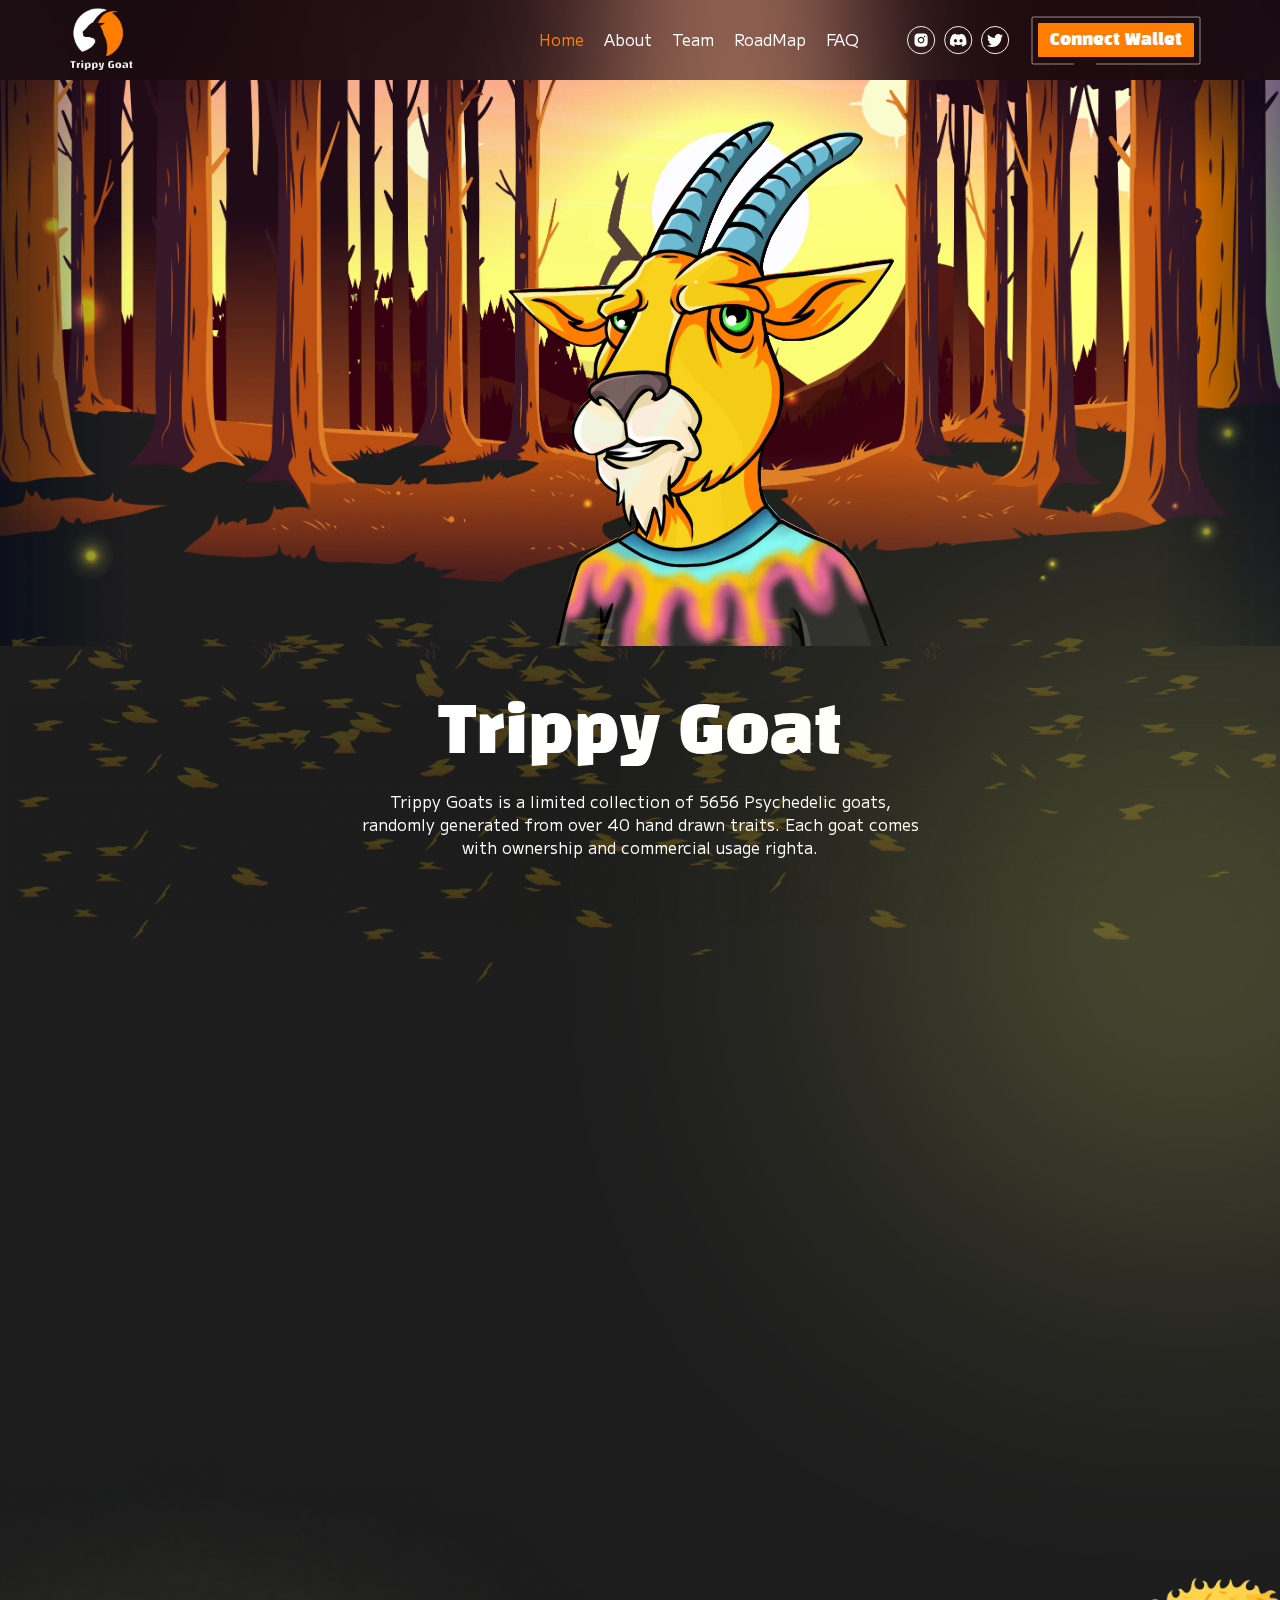
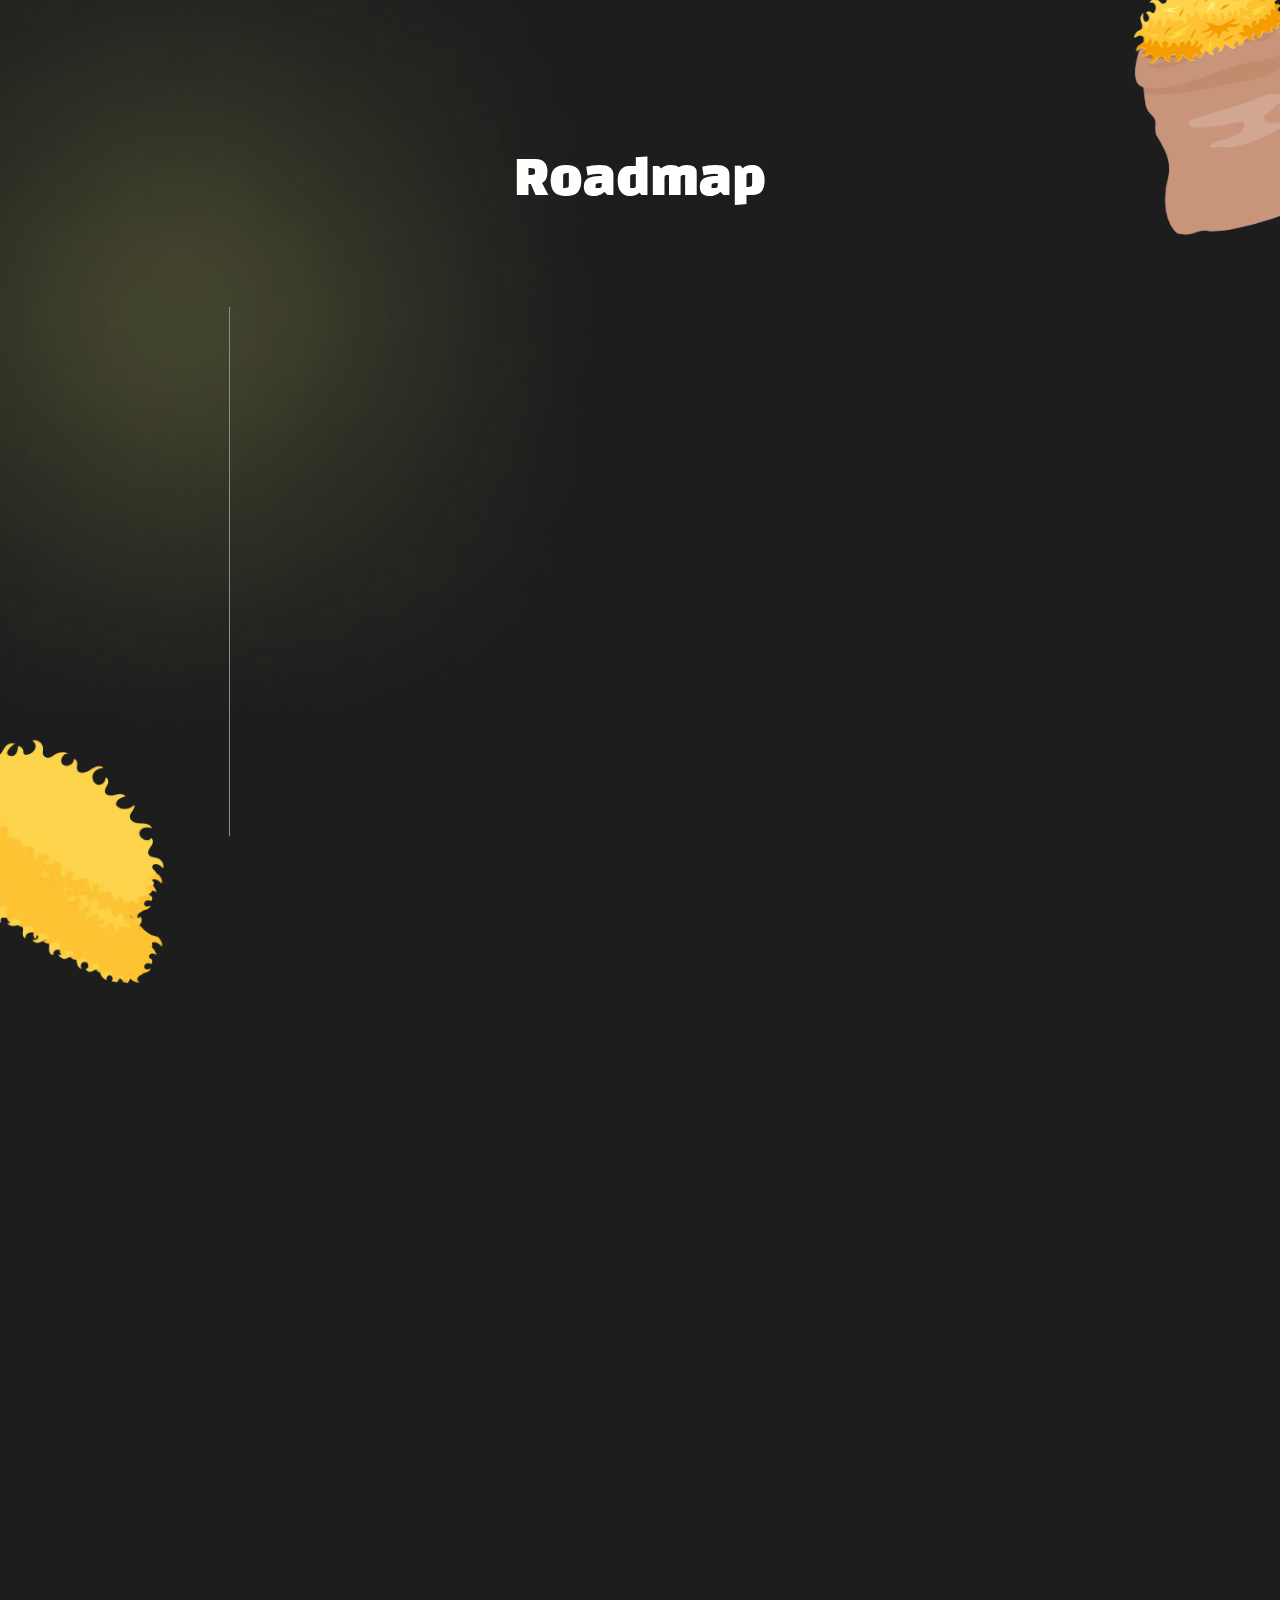
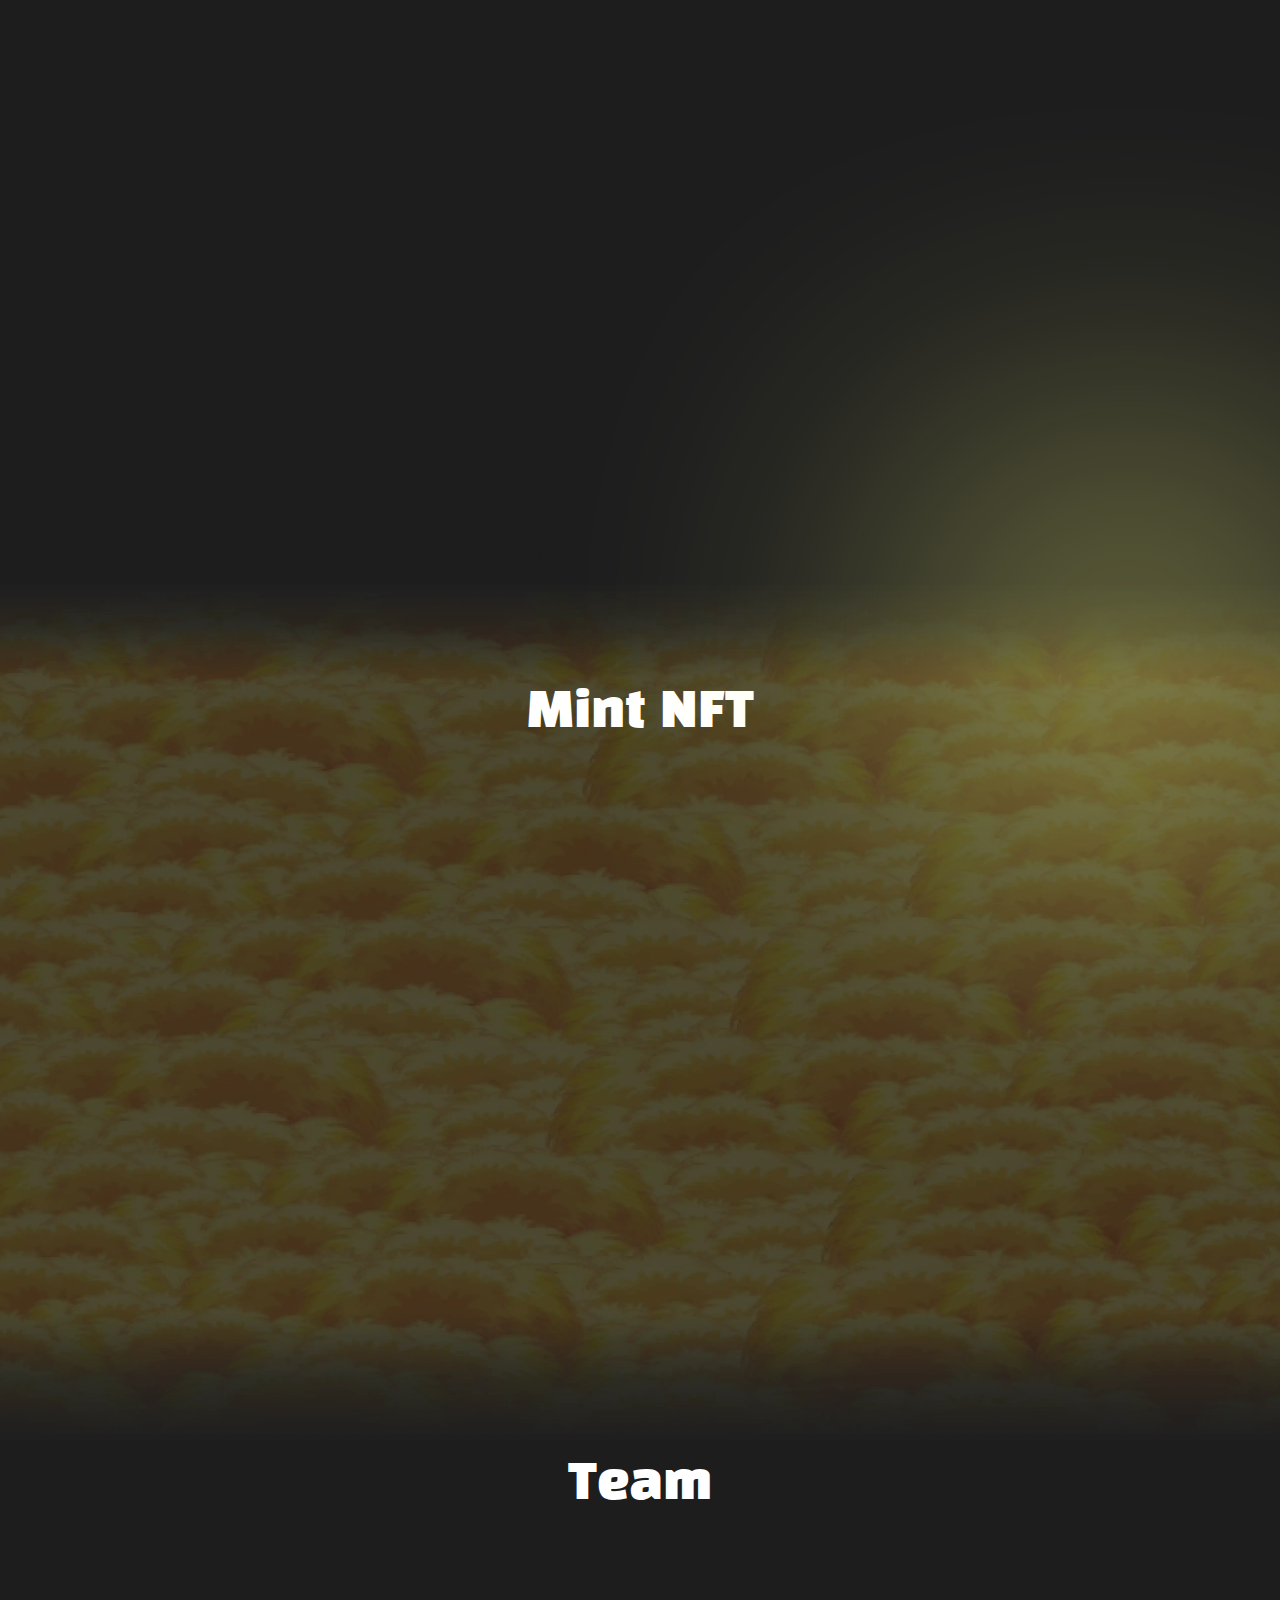
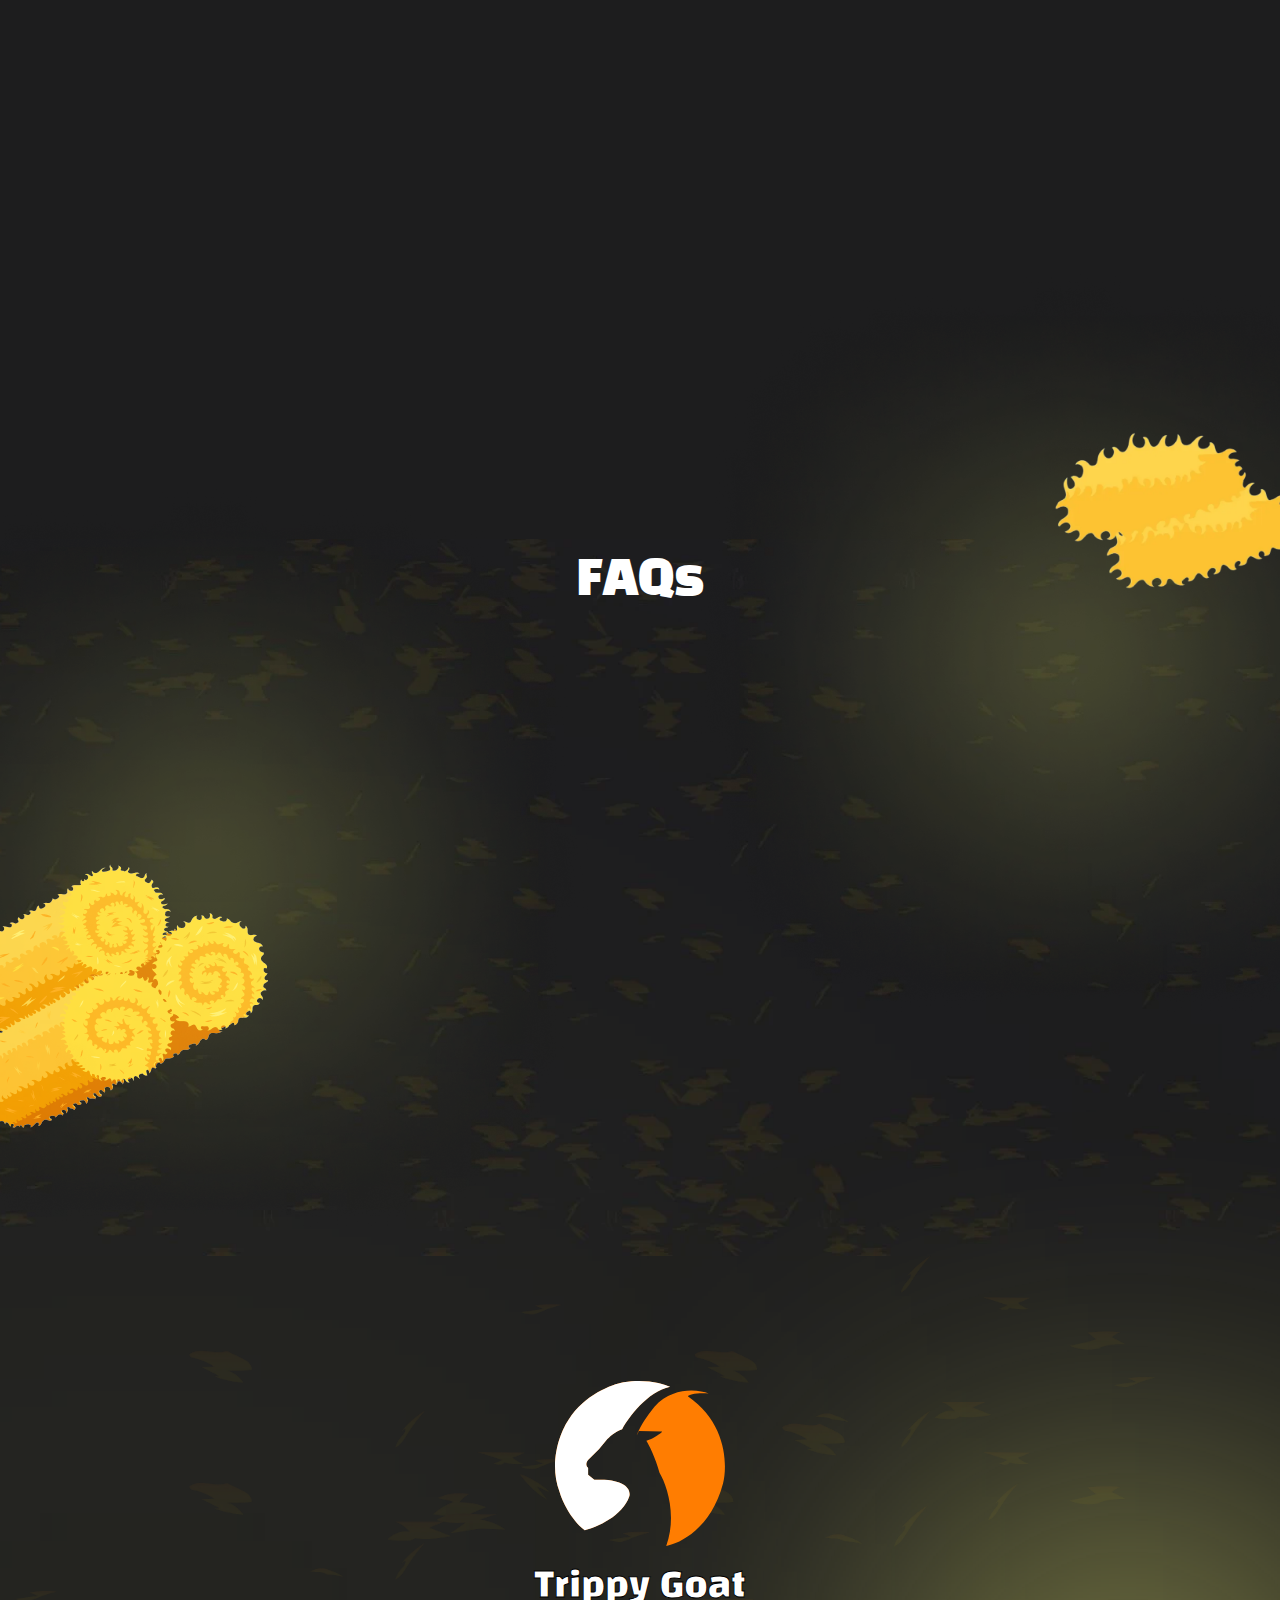
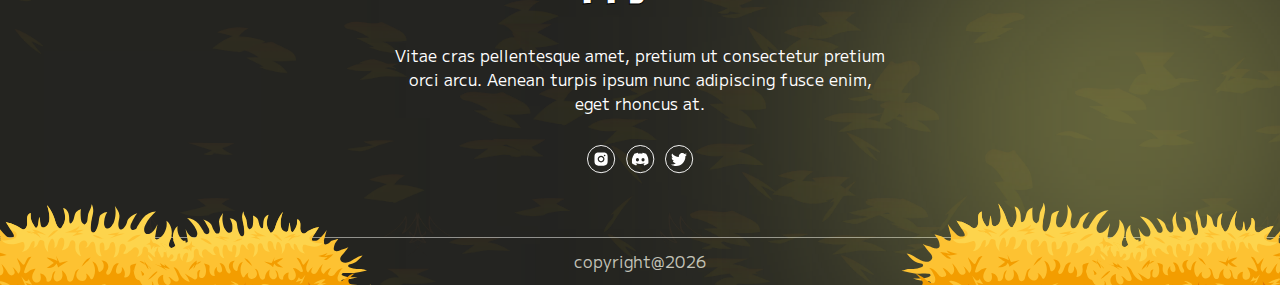
==== commit 46401cdc: "merge code" ====
--- a/index.html
+++ b/index.html
@@ -37,7 +37,7 @@
                 <img
                   class="nav_logo cursor_pointer"
                   src="./assets/images/webp/NavLogo.webp"
-                  alt="logo"
+                  alt=""
                 />
               </div>
               <div
@@ -49,409 +49,66 @@
                 <span></span>
               </div>
 
-
-            <!-- -------------------------Desktop Nav------------------------ -->
-            <div class="d-md-flex align-items-center d-none">
-              <ul class="d-flex align-items-center navlinks_gap mb-0 ps-0">
-                <li>
-                  <a class="ff_mplus text_orange fs_3xsm fw-normal transition_300"
-                    href=" https://www.instagram.com/">Home</a>
-                </li>
-                <li>
-                  <a class="ff_mplus text-white fs_3xsm fw-normal transition_300" href="#about">About</a>
-                </li>
-                <li>
-                  <a class="ff_mplus text-white fs_3xsm fw-normal transition_300" href="#team">Team</a>
-                </li>
-                <li>
-                  <a class="ff_mplus text-white fs_3xsm fw-normal transition_300" href="#roadmap">RoadMap</a>
-                </li>
-                <li>
-                  <a class="ff_mplus text-white fs_3xsm fw-normal transition_300" href="#faq">FAQ
+              <!-- -------------------------Desktop Nav------------------------ -->
+              <div class="d-md-flex align-items-center d-none">
+                <ul class="d-flex align-items-center navlinks_gap mb-0 ps-0">
+                  <li>
+                    <a
+                      class="ff_mplus text_orange fs_3xsm fw-normal transition_300"
+                      href=" https://www.instagram.com/"
+                      >Home</a
+                    >
+                  </li>
+                  <li>
+                    <a
+                      class="ff_mplus text-white fs_3xsm fw-normal transition_300"
+                      href="#about"
+                      >About</a
+                    >
+                  </li>
+                  <li>
+                    <a
+                      class="ff_mplus text-white fs_3xsm fw-normal transition_300"
+                      href="#team"
+                      >Team</a
+                    >
+                  </li>
+                  <li>
+                    <a
+                      class="ff_mplus text-white fs_3xsm fw-normal transition_300"
+                      href="#roadmap"
+                      >RoadMap</a
+                    >
+                  </li>
+                  <li>
+                    <a
+                      class="ff_mplus text-white fs_3xsm fw-normal transition_300"
+                      href="#faq"
+                      >FAQ
+                    </a>
+                  </li>
+                </ul>
+                <div class="d-flex align-items-center ms-lg-5 ms-4 me-4 pe-1">
+                  <a target="_blank" href=" https://www.instagram.com/"
+                    ><img
+                      class="icons_hover cursor_pointer transition_300"
+                      src="./assets/images/svg/InstagramIcon.svg"
+                      alt="InstagramIcon"
+                  /></a>
+                  <a target="_blank" href=" https://discord.com/"
+                    ><img
+                      class="icons_hover cursor_pointer transition_300 mx-2"
+                      src="./assets/images/svg/DiscordIcon.svg"
+                      alt="DiscordIcon"
+                    />
                   </a>
-                </li>
-              </ul>
-              <div class="d-flex align-items-center ms-lg-5 ms-4 me-4 pe-1">
-                <a target="_blank" href=" https://www.instagram.com/"><img
-                    class="icons_hover cursor_pointer transition_300" src="./assets/images/svg/InstagramIcon.svg"
-                    alt="InstagramIcon" /></a>
-                <a target="_blank" href=" https://discord.com/"><img
-                    class="icons_hover cursor_pointer transition_300 mx-2" src="./assets/images/svg/DiscordIcon.svg"
-                    alt="DiscordIcon" />
-                </a>
-                <a target="_blank" href=" https://twitter.com/"><img class="icons_hover cursor_pointer transition_300"
-                    src="./assets/images/svg/TwitterIcon.svg" alt="TwitterIcon" />
-                </a>
-              </div>
-              <div class="position-relative nav_btn me-3">
-                <img class="position-absolute nav_btn_border" src="./assets/images/svg/BtnBorder.svg" alt="BtnBorder" />
-                <button
-                  class="text-white position-relative z_10 transition_300 bg_orange nav_btn d-flex justify-content-center align-items-center border-none lh_150 ff_black_han_sans fw-normal">
-                  Connect Wallet
-                </button>
-              </div>
-            </div>
-            <!------------------------------Mobile Nav-------------------------->
-            <div
-              class="d-flex position-absolute start_100 transition_300 bottom-0 min-vh-100 w-100 bg-black gap-4 align-items-center justify-content-center z_10 flex-column d-md-none"
-              id="mobilenav">
-              <div class="cross_icon position-absolute top-0 end-0 mt-3 z-3" onclick="hidenav()"></div>
-              <ul class="d-flex align-items-center transition_300 flex-column justify-content-center gap-4 mb-0 ps-0">
-                <li>
-                  <a onclick="hidenav()" class="ff_mplus text_orange fs_20 fw-normal transition_300"
-                    href="#home">Home</a>
-                </li>
-                <li>
-                  <a onclick="hidenav()" class="ff_mplus text-white fs_20 fw-normal transition_300"
-                    href="#about">About</a>
-                </li>
-                <li>
-                  <a onclick="hidenav()" class="ff_mplus text-white fs_20 fw-normal transition_300"
-                    href="#team">Team</a>
-                </li>
-                <li>
-                  <a onclick="hidenav()" class="ff_mplus text-white fs_20 fw-normal transition_300"
-                    href="#roadmap">RoadMap</a>
-                </li>
-                <li>
-                  <a onclick="hidenav()" class="ff_mplus text-white fs_20 fw-normal transition_300" href="#faq">FAQ
+                  <a target="_blank" href=" https://twitter.com/"
+                    ><img
+                      class="icons_hover cursor_pointer transition_300"
+                      src="./assets/images/svg/TwitterIcon.svg"
+                      alt="TwitterIcon"
+                    />
                   </a>
-                </li>
-              </ul>
-              <div class="d-flex align-items-center">
-                <a target="_blank" onclick="hidenav()" href=" https://www.instagram.com/"><img
-                    class="icons_hover cursor_pointer transition_300" src="./assets/images/svg/InstagramIcon.svg"
-                    alt="InstagramIcon" /></a>
-                <a target="_blank" onclick="hidenav()" href=" https://discord.com/"><img
-                    class="icons_hover cursor_pointer transition_300 mx-2" src="./assets/images/svg/DiscordIcon.svg"
-                    alt="DiscordIcon" /></a>
-                <a target="_blank" onclick="hidenav()" href=" https://twitter.com/"><img
-                    class="icons_hover cursor_pointer transition_300" src="./assets/images/svg/TwitterIcon.svg"
-                    alt="TwitterIcon" /></a>
-              </div>
-              <div class="position-relative nav_btn">
-                <img class="position-absolute nav_btn_border" src="./assets/images/svg/BtnBorder.svg" alt="border" />
-                <button
-                  class="text-white position-relative z-10 transition_300 bg_orange nav_btn d-flex justify-content-center align-items-center border-none lh_150 ff_black_han_sans fw-normal">
-                  Connect Wallet
-                </button>
-              </div>
-            </div>
-          </div>
-        </div>
-      </nav>
-      <!-------------------------------------main-------------------------------- -->
-      <main class="d-flex pt-4 mt-3 justify-content-center min_h_550">
-        <img data-aos="fade-up" data-aos-duration="1500" class="header_goat" src="./assets/images/webp/HeaderGoat.webp"
-          alt="Goat" />
-      </main>
-    </header>
-    <!------------------------------------Trippy Goat--------------------------------------------- -->
-    <section class="header_bottom position-relative z-0 px-2">
-      <img class="position-absolute header_bottom_layer z-3 w-100" src="./assets/images/webp/HeaderBottomLayer.webp"
-        alt="black layer" />
-      <div class="position-relative z-3 px-1">
-        <img class="position-absolute w-100 leaves_bg z-3 leaves_bg_h lh_125"
-          src="./assets/images/webp/LeavesBackground.webp" alt="leaves" />
-        <div class="d-flex flex-column align-items-center z_10 justify-content-center">
-          <h1 class="fs_3xl text-center position-relative z-3 text-white ff_black_han_sans lh_125 mt-5"
-            data-aos="fade-down" data-aos-duration="1500">
-            Trippy Goat
-          </h1>
-          <p class="trippy_goat_pera text-white position-relative z-3 text-center pt-3 pb-4 lh_144 mx-auto ff_mplus"
-            data-aos="fade-down" data-aos-duration="1500">
-            Trippy Goats is a limited collection of 5656 Psychedelic goats,
-            randomly generated from over 40 hand drawn traits. Each goat comes
-            with ownership and commercial usage righta.
-          </p>
-          <div class="position-relative z_10 nav_btn mt-3" data-aos="fade-down" data-aos-duration="1500">
-            <img class="position-absolute nav_btn_border" src="./assets/images/svg/BtnBorder.svg" alt="BtnBorder" />
-            <button width="160"
-              class="text-white position-relative transition_300 bg_orange nav_btn d-flex justify-content-center align-items-center border-none lh_150 ff_black_han_sans fw-normal">
-              Mint Now
-            </button>
-          </div>
-        </div>
-      </div>
-    </section>
-    <!-------------------------------------About Us------------------------------------------------ -->
-    <section id="about" class="about_us_p position-relative">
-      <span class="about_right_ellipse d-sm-flex d-none position-absolute d-flex"></span>
-      <div class="custom_container">
-        <div class="d-flex min_h_515 flex-column ps-lg-5 pt-5 flex-lg-row align-items-center justify-content-between">
-          <!-- ------------------------stack cards------------------- -->
-
-          <div class="position-relative min_h_400 translate-middle-x mt-5 pt-5 mt-lg-0 ms-lg-5 ps-lg-5"
-            data-aos="zoom-in" data-aos-duration="1500">
-            <img class="center z-0 about_card_ellipse position-absolute" src="./assets/images/png/OrangeEllipse.png"
-              alt="ellipse" />
-            <img class="center z-1 position-absolute orange_goat" src="./assets/images/svg/OrangeBgGoat.svg"
-              alt="OrangeBgGoat" />
-            <img class="z-2 black_goat center position-absolute" src="./assets/images/svg/BlackGoat.svg"
-              alt="BlackGoat" />
-            <img class="center yellow_goat z-3 position-absolute" src="./assets/images/svg/YellowGoat.svg"
-              alt="YellowGoat" />
-          </div>
-
-          <!-- ---------------------------subheading pera---------------------------------------- -->
-          <div class="d-flex flex-column align-items-center align-items-lg-start mt-sm-5 mt-3 lg:mt-0"
-            data-aos="fade-left" data-aos-duration="1500">
-            <h2 class="fs_2xl ff_black_han_sans mb-0 text-lg-start text-center text-white">
-              About Us
-            </h2>
-            <p class="ff_mplus about_pera pb-lg-4 pb-3 fs_3xsm mb-3 mt-1 pt-2 text-lg-start text-center">
-              Hi goaties call me legion with a pen. From an early age I was
-              influenced by my selfless loving mother who inspired me to
-              become a pet and art lover. As young as I was then, My mother
-              would read goat story to me even though I didn't understand it.
-              During the course of time I have played countless video games,
-              watched movies and read books on pets particularly on goat.I
-              made this art to portray my illustration of the psychedelic
-              goats and I hope you can appreciate that everyone has a history.
-              With regards to why non-fungibles.
-            </p>
-            <div class="position-relative read_btn mt-2">
-              <img class="position-absolute w_156 read_btn_border readbtn_width" src="./assets/images/svg/BtnBorder.svg"
-                alt="btnborder" />
-              <button
-                class="text-white read_btn position-relative z-3 transition_300 bg_orange d-flex justify-content-center align-items-center border-none lh_150 ff_black_han_sans fw-normal">
-                Read More
-              </button>
-            </div>
-          </div>
-        </div>
-      </div>
-    </section>
-    <!------------------------------------------- Roadmap -------------------------------------------------------------->
-    <section id="roadmap" class="bg_black roadmap_sec_p position-relative">
-      <img class="roadmap_right_ellipse position-absolute" src="./assets/images/webp/RoadmapRightEllipse.webp"
-        alt="RoadmapRightEllipse" />
-      <img class="roadmap_right_vector position-absolute" src="./assets/images/png/RoadmapRightVector.png"
-        alt="RoadmapRightEllipse" />
-      <img class="roadmap_left_vector position-absolute" src="./assets/images/webp/RoadmapLeftVector.webp"
-        alt="RoadmapRightEllipse" />
-
-      <div class="custom_container">
-        <h2 class="ff_black_han_sans text-center lh_125 fs_2xl text-white mb-0 md-sm-4 mb-lg-5">
-          Roadmap
-        </h2>
-        <div class="pt-md-5 pt-4 d-flex align-items-center justify-content-center">
-          <div class="d-flex position-relative">
-            <div class="timeline">
-              <div class="timeline_dot position-absolute dot1 top-0 start-0" data-aos="zoom-in"
-                data-aos-duration="1500"></div>
-              <div class="timeline_dot position-absolute dot2 top-50 start-0" data-aos="zoom-in"
-                data-aos-duration="1500"></div>
-              <div class="timeline_dot position-absolute dot3 bottom-0 start-0" data-aos="zoom-in"
-                data-aos-duration="1500"></div>
-            </div>
-
-            <div class="flex flex-column">
-              <!-------------------------------- Percentage card {10%} ---------------------------------------->
-              <div class="percentage_card" data-aos="fade-left" data-aos-duration="1500">
-                <h3 class="ff_black_han_sans fs_xl mb-0 text_orange lh_125">
-                  10%
-                </h3>
-                <p class="ff_black_han_sans fs_sm mb-0 text-white lh_125 pt-2 mt-1">
-                  Giveaway of Goat NFT
-                </p>
-                <p class="text_grey lh_160 ff_mplus mb-0 fw-normal pt-2 mt-1 pe-1">
-                  Feugiat felis, egestas cursus et ut lacus viverra.Rhoncus
-                  ornare tortor sociis vulputate arcu pellentesque eu ornare
-                  tempus. Et mi arcu quam tellus feugiat quisque urna velit.
-                </p>
-              </div>
-              <!-------------------------------- Percentage card {50%} ---------------------------------------->
-              <div class="percentage_card percentage_card_m" data-aos="fade-left" data-aos-duration="1700">
-                <h3 class="ff_black_han_sans fs_xl mb-0 text_orange lh_125">
-                  50%
-                </h3>
-                <p class="ff_black_han_sans fs_sm mb-0 text-white lh_125 pt-2 mt-1">
-                  Merch store
-                </p>
-                <p class="text_grey lh_160 ff_mplus mb-0 fw-normal pt-2 mt-1">
-                  Adipiscing vehicula dui sollicitudin venenatis. A feugiat
-                  iaculis amet magna. Odio elementum, purus egestas convallis
-                  et vulputate. Dictumst vitae nulla aliquam, vivamus nunc.
-                  Volutpat nunc non platea mauris sem dui scelerisque.
-                </p>
-              </div>
-              <!-------------------------------- Percentage card {100%} ---------------------------------------->
-              <div class="percentage_card percentage_card_m" data-aos="fade-left" data-aos-duration="1900">
-                <h3 class="ff_black_han_sans fs_xl mb-0 text_orange lh_125">
-                  100%
-                </h3>
-                <p class="ff_black_han_sans fs_sm mb-0 text-white lh_125 pt-2 mt-1">
-                  Giveaway of Goat NFT
-                </p>
-                <p class="text_grey lh_160 ff_mplus mb-0 fw-normal pt-2 mt-1">
-                  Condimentum tristique sit pretium ipsum. Et egestas
-                  venenatis consectetur ornare ipsum elementum nulla imperdiet
-                  imperdiet.
-                </p>
-              </div>
-            </div>
-
-          </div>
-        </div>
-      </div>
-    </section>
-    <!-- ---------------------------------------------- Goat Images Slider------------------------------------------------ -->
-    <section class="py-5 mt-lg-4 mb-lg-5">
-      <div class="custom_container py-2">
-        <div class="slider position-relative mw_1440">
-          <div class="d-flex slide_track justify-content-center overflow-y-hidden">
-            <div class="d-flex flex-column mt-5" data-aos="zoom-in" data-aos-duration="1500">
-              <img class="goat_slider_img scale_hover transition_300" src="./assets/images/webp/GreyGoat.webp"
-                alt="GreyGoat" />
-              <img class="goat_slider_img scale_hover transition_300" src="./assets/images/webp/YellowGoatLinearBg.webp"
-                alt="YellowGoatLinearBg" />
-              <img class="goat_slider_img scale_hover transition_300" src="./assets/images/webp/GreyGoat.webp"
-                alt="GreyGoat" />
-            </div>
-            <div class="d-flex flex-column mt-5 pt-5" data-aos="zoom-in" data-aos-duration="1500">
-              <img class="goat_slider_img scale_hover transition_300" src="./assets/images/webp/YellowGoatOrangeBg.webp"
-                alt="YellowGoatOrangeBg" />
-              <img class="goat_slider_img scale_hover transition_300" src="./assets/images/webp/WhiteGoatCyanBg.webp"
-                alt="WhiteGoatCyanBg" />
-              <img class="goat_slider_img scale_hover transition_300" src="./assets/images/webp/PurpleGoatPurpleBg.webp"
-                alt="PurpleGoatPurpleBg" />
-            </div>
-            <div class="d-flex flex-column mb-5 pb-2" data-aos="zoom-in" data-aos-duration="1500">
-              <img class="goat_slider_img scale_hover transition_300" src="./assets/images/webp/BlackGoatCyanBg.webp"
-                alt="BlackGoatCyanBg" />
-              <img class="goat_slider_img scale_hover transition_300" src="./assets/images/webp/BlackGoatGreenBg.webp"
-                alt="BlackGoatGreenBg" />
-              <img class="goat_slider_img mb-5 scale_hover transition_300"
-                src="./assets/images/webp/BlackGoatPurpleBg.webp" alt="BlackGoatPurpleBg" />
-            </div>
-            <div class="d-flex flex-column mt-5" data-aos="zoom-in" data-aos-duration="1500">
-              <img class="goat_slider_img scale_hover transition_300" src="./assets/images/webp/BrownGoatPurpleBg.webp"
-                alt="BrownGoatPurpleBg" />
-              <img class="goat_slider_img scale_hover transition_300"
-                src="./assets/images/webp/GreenEyesPurpleGoat.webp" alt="goat-img" />
-              <img class="goat_slider_img scale_hover transition_300" src="./assets/images/webp/YellowGoatOrangeBg.webp"
-                alt="YellowGoatOrangeBg" />
-            </div>
-            <div class="d-flex flex-column mt-5 pt-5" data-aos="zoom-in" data-aos-duration="1500">
-              <img class="goat_slider_img scale_hover transition_300" src="./assets/images/webp/YellowGoatOrangeBg.webp"
-                alt="YellowGoatOrangeBg" />
-              <img class="goat_slider_img scale_hover transition_300" src="./assets/images/webp/WhiteGoatCyanBg.webp"
-                alt="WhiteGoatCyanBg" />
-              <img class="goat_slider_img scale_hover transition_300" src="./assets/images/webp/PurpleGoatPurpleBg.webp"
-                alt="PurpleGoatPurpleBg" />
-            </div>
-            <div class="d-flex flex-column mt-5" data-aos="zoom-in" data-aos-duration="1500">
-              <img class="goat_slider_img scale_hover transition_300" src="./assets/images/webp/GreyGoat.webp"
-                alt="GreyGoat" />
-              <img class="goat_slider_img scale_hover transition_300" src="./assets/images/webp/YellowGoatLinearBg.webp"
-                alt="YellowGoatLinearBg" />
-              <img class="goat_slider_img scale_hover transition_300" src="./assets/images/webp/GreyGoat.webp"
-                alt="GreyGoat" />
-            </div>
-            <div class="d-flex flex-column mb-5 pb-2" data-aos="zoom-in" data-aos-duration="1500">
-              <img class="goat_slider_img scale_hover transition_300" src="./assets/images/webp/BlackGoatCyanBg.webp"
-                alt="BlackGoatCyanBg" />
-              <img class="goat_slider_img scale_hover transition_300" src="./assets/images/webp/BlackGoatGreenBg.webp"
-                alt="BlackGoatGreenBg" />
-              <img class="goat_slider_img mb-5 scale_hover transition_300"
-                src="./assets/images/webp/BlackGoatPurpleBg.webp" alt="BlackGoatPurpleBg" />
-            </div>
-            <div class="d-flex flex-column mt-5" data-aos="zoom-in" data-aos-duration="1500">
-              <img class="goat_slider_img scale_hover transition_300" src="./assets/images/webp/GreyGoat.webp"
-                alt="GreyGoat" />
-              <img class="goat_slider_img scale_hover transition_300" src="./assets/images/webp/YellowGoatLinearBg.webp"
-                alt="YellowGoatLinearBg" />
-              <img class="goat_slider_img scale_hover transition_300" src="./assets/images/webp/GreyGoat.webp"
-                alt="GreyGoat" />
-            </div>
-            <div class="d-flex flex-column mt-5 pt-5" data-aos="zoom-in" data-aos-duration="1500">
-              <img class="goat_slider_img scale_hover transition_300" src="./assets/images/webp/YellowGoatOrangeBg.webp"
-                alt="YellowGoatOrangeBg" />
-              <img class="goat_slider_img scale_hover transition_300" src="./assets/images/webp/WhiteGoatCyanBg.webp"
-                alt="WhiteGoatCyanBg" />
-              <img class="goat_slider_img scale_hover transition_300" src="./assets/images/webp/PurpleGoatPurpleBg.webp"
-                alt="PurpleGoatPurpleBg" />
-            </div>
-            <div class="d-flex flex-column mb-5 pb-2" data-aos="zoom-in" data-aos-duration="1500">
-              <img class="goat_slider_img scale_hover transition_300" src="./assets/images/webp/BlackGoatCyanBg.webp"
-                alt="BlackGoatCyanBg" />
-              <img class="goat_slider_img scale_hover transition_300" src="./assets/images/webp/BlackGoatGreenBg.webp"
-                alt="BlackGoatGreenBg" />
-              <img class="goat_slider_img mb-5 scale_hover transition_300"
-                src="./assets/images/webp/BlackGoatPurpleBg.webp" alt="BlackGoatPurpleBg" />
-            </div>
-            <div class="d-flex flex-column mt-5" data-aos="zoom-in" data-aos-duration="1500">
-              <img class="goat_slider_img scale_hover transition_300" src="./assets/images/webp/BrownGoatPurpleBg.webp"
-                alt="BrownGoatPurpleBg" />
-              <img class="goat_slider_img scale_hover transition_300"
-                src="./assets/images/webp/GreenEyesPurpleGoat.webp" alt="goat-img" />
-              <img class="goat_slider_img scale_hover transition_300" src="./assets/images/webp/YellowGoatOrangeBg.webp"
-                alt="YellowGoatOrangeBg" />
-            </div>
-            <div class="d-flex flex-column mt-5 pt-5" data-aos="zoom-in" data-aos-duration="1500">
-              <img class="goat_slider_img scale_hover transition_300" src="./assets/images/webp/YellowGoatOrangeBg.webp"
-                alt="YellowGoatOrangeBg" />
-              <img class="goat_slider_img scale_hover transition_300" src="./assets/images/webp/WhiteGoatCyanBg.webp"
-                alt="WhiteGoatCyanBg" />
-              <img class="goat_slider_img scale_hover transition_300" src="./assets/images/webp/PurpleGoatPurpleBg.webp"
-                alt="PurpleGoatPurpleBg" />
-            </div>
-            <div class="d-flex flex-column mt-5" data-aos="zoom-in" data-aos-duration="1500">
-              <img class="goat_slider_img scale_hover transition_300" src="./assets/images/webp/GreyGoat.webp"
-                alt="GreyGoat" />
-              <img class="goat_slider_img scale_hover transition_300" src="./assets/images/webp/YellowGoatLinearBg.webp"
-                alt="YellowGoatLinearBg" />
-              <img class="goat_slider_img scale_hover transition_300" src="./assets/images/webp/GreyGoat.webp"
-                alt="GreyGoat" />
-            </div>
-            <div class="d-flex flex-column mb-5 pb-2" data-aos="zoom-in" data-aos-duration="1500">
-              <img class="goat_slider_img scale_hover transition_300" src="./assets/images/webp/BlackGoatCyanBg.webp"
-                alt="BlackGoatCyanBg" />
-              <img class="goat_slider_img scale_hover transition_300" src="./assets/images/webp/BlackGoatGreenBg.webp"
-                alt="BlackGoatGreenBg" />
-              <img class="goat_slider_img mb-5 scale_hover transition_300"
-                src="./assets/images/webp/BlackGoatPurpleBg.webp" alt="BlackGoatPurpleBg" />
-            </div>
-          </div>
-        </div>
-      </div>
-    </section>
-    <!------------------------------------------------- Mint NFT Section---------------------------------------------------->
-    <section class="position-relative">
-      <span class="nft_right_ellipse d-flex position-absolute"></span>
-      <div class="nft_bg mint_now_section">
-        <div class="custom_container">
-          <h2 class="ff_black_han_sans fs_2xl mb-0 pb-2 text-white text-center fw-normal lh_125">
-            Mint NFT
-          </h2>
-          <div class="row gap-4 gap-md-0 justify-content-between align-items-center mt-5">
-            <!---------------- img ----------------->
-            <div class="col-md-5 d-flex align-items-center justify-content-center">
-              <img class="nft_goat_img w-100" data-aos="zoom-in" data-aos-duration="1500"
-                src="./assets/images/webp/NftGoat.webp" alt="NftGoat" />
-            </div>
-
-            <!----------------------------- counter box ---------------------------->
-            <div class="col-md-6 d-flex align-items-center justify-content-center justify-content-lg-start"
-              data-aos="fade-left" data-aos-duration="1500">
-              <div class="counterbox w-100">
-                <!----------------------- counter  -------------------------------->
-                <div class="counter d-flex align-items-center justify-content-center counter_gap mb-3">
-                  <span class="position-relative">
-                    <img class="counterbtn z-1 position-relative" id="decrementBtn"
-                      src="./assets/images/webp/DecrementBtn.webp" alt="DecrementBtn" />
-                    <img class="position-absolute counter_border z-0" src="./assets/images/svg/CounterBtnBorder.svg"
-                      alt="border-img" />
-                  </span>
-
-                  <span id="count" class="text-white ff_black_han_sans fs_lg lh_125 fw-normal">0 / 5656</span>
-                  <span class="position-relative">
-                    <img class="counterbtn z-1 position-relative" id="incrementBtn"
-                      src="./assets/images/webp/IncrementBtn.webp" alt="IncrementBtn" />
-                    <img class="position-absolute counter_border z-0" src="./assets/images/svg/CounterBtnBorder.svg"
-                      alt="border-img" />
-                  </span>
                 </div>
                 <div class="position-relative nav_btn me-3">
                   <img
@@ -1253,10 +910,10 @@
               <div
                 class="team_name_designation_box text-center border_left d-flex flex-column gap-1 align-items-center"
               >
-                <h3 class="text-white d-inline-flex fs-xsm mb-0 ff_black_han_sans">
+                <h3 class="text-white d-inline-flex fs-xsm ff_black_han_sans">
                   Vilar
                 </h3>
-                <p class="text-white mb-0 d-inline-flex fs_3xsm ff_mplus fw-normal">
+                <p class="text-white d-inline-flex fs_3xsm ff_mplus fw-normal">
                   Founder & Developer
                 </p>
               </div>
@@ -1278,10 +935,10 @@
               <span
                 class="team_name_designation_box text-center d-flex flex-column gap-1 align-items-center"
               >
-                <h3 class="text-white mb-0 d-inline-flex fs-xsm ff_black_han_sans">
+                <h3 class="text-white d-inline-flex fs-xsm ff_black_han_sans">
                   Arwen
                 </h3>
-                <p class="text-white mb-0 d-inline-flex fs_3xsm ff_mplus fw-normal">
+                <p class="text-white d-inline-flex fs_3xsm ff_mplus fw-normal">
                   Co-founder & Designer
                 </p>
               </span>
@@ -1303,10 +960,10 @@
               <span
                 class="team_name_designation_box text-center border_right d-flex flex-column gap-1 align-items-center"
               >
-                <h3 class="text-white mb-0 d-inline-flex fs-xsm ff_black_han_sans">
+                <h3 class="text-white d-inline-flex fs-xsm ff_black_han_sans">
                   John
                 </h3>
-                <p class="text-white mb-0 d-inline-flex fs_3xsm ff_mplus fw-normal">
+                <p class="text-white d-inline-flex fs_3xsm ff_mplus fw-normal">
                   Developer
                 </p>
               </span>
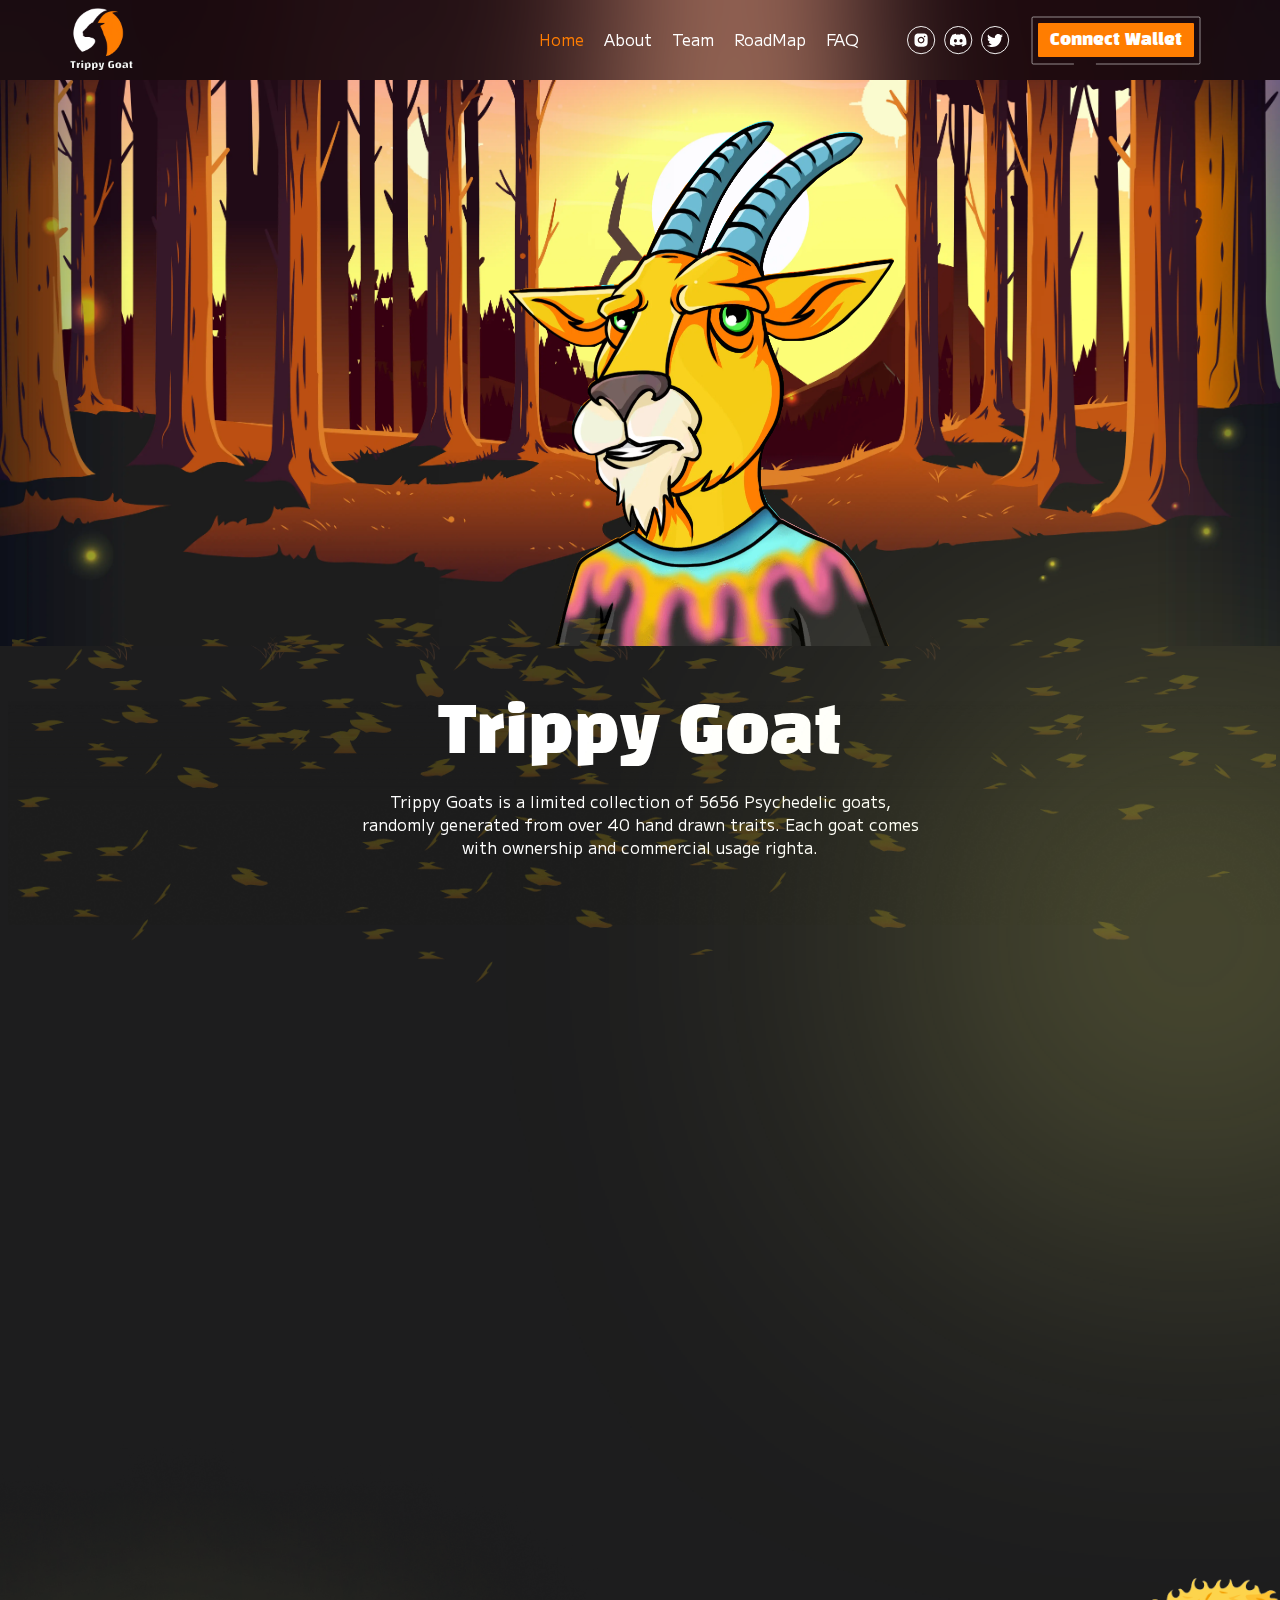
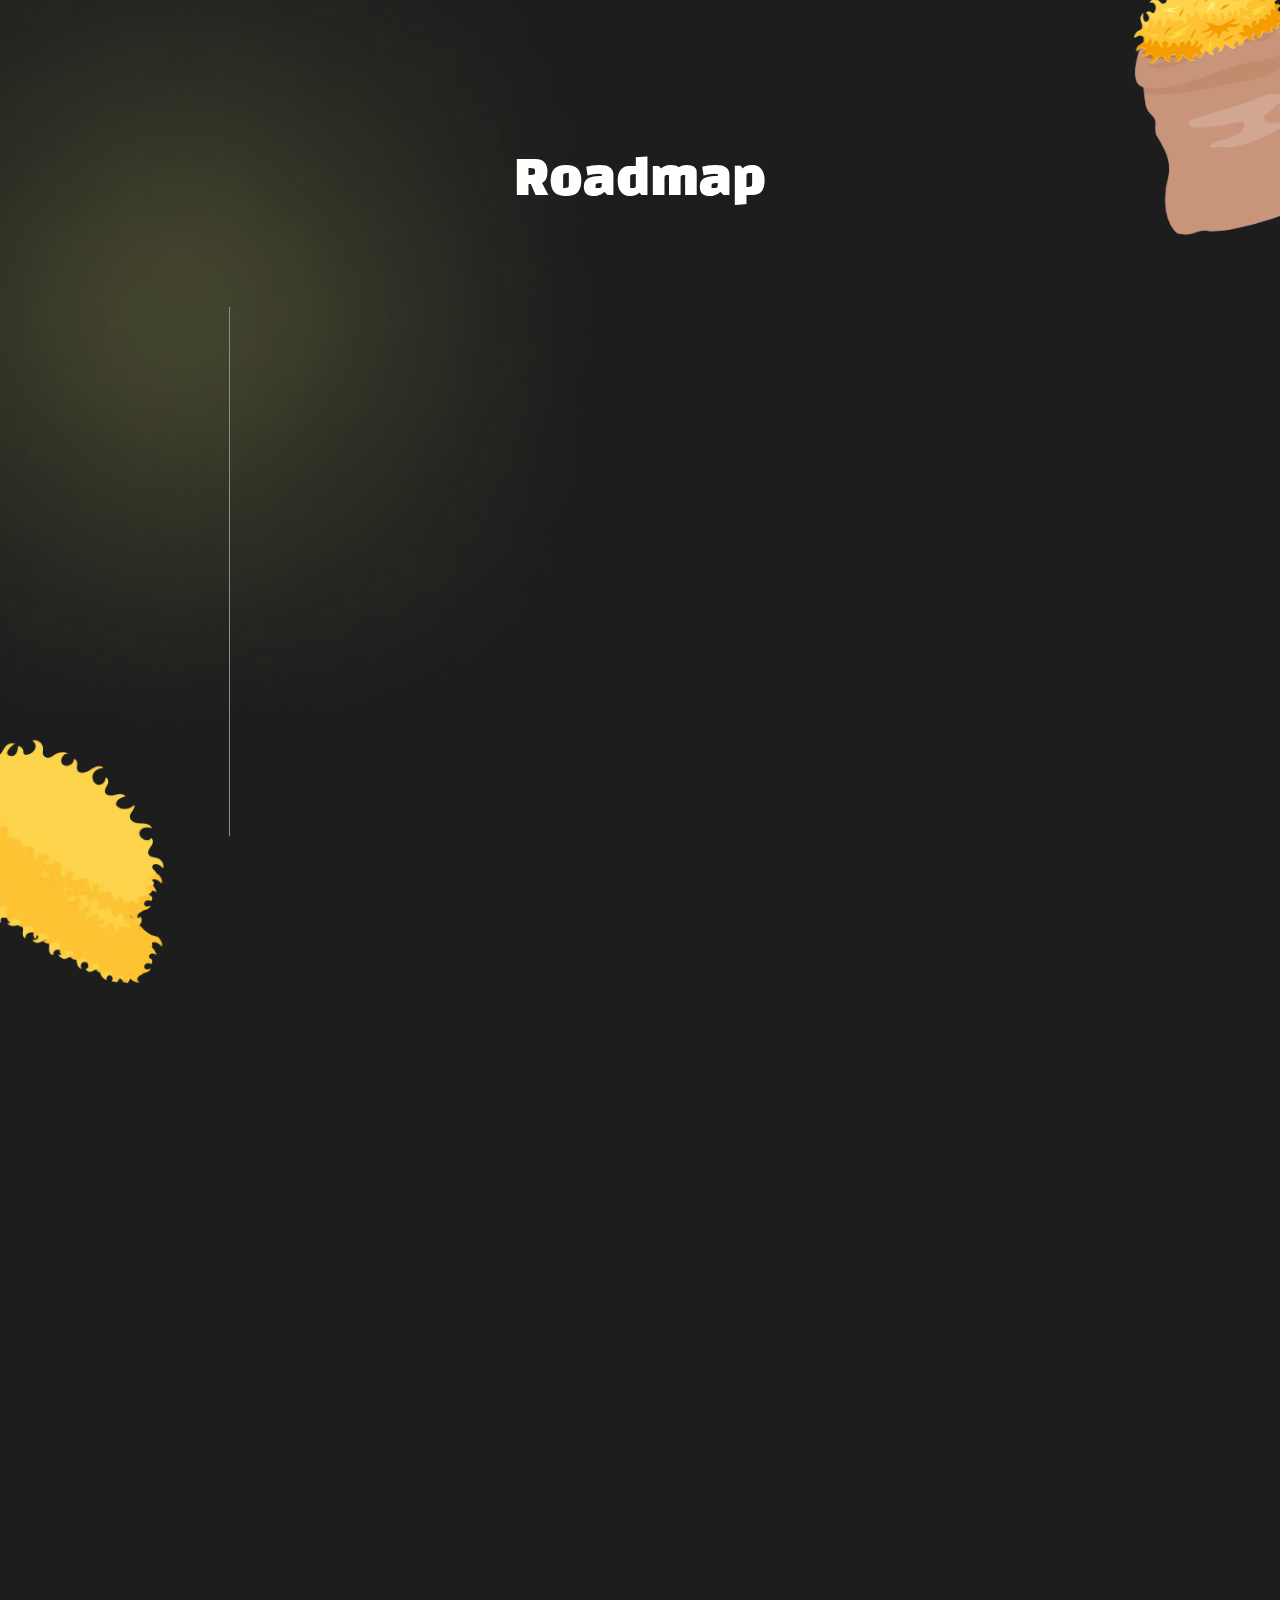
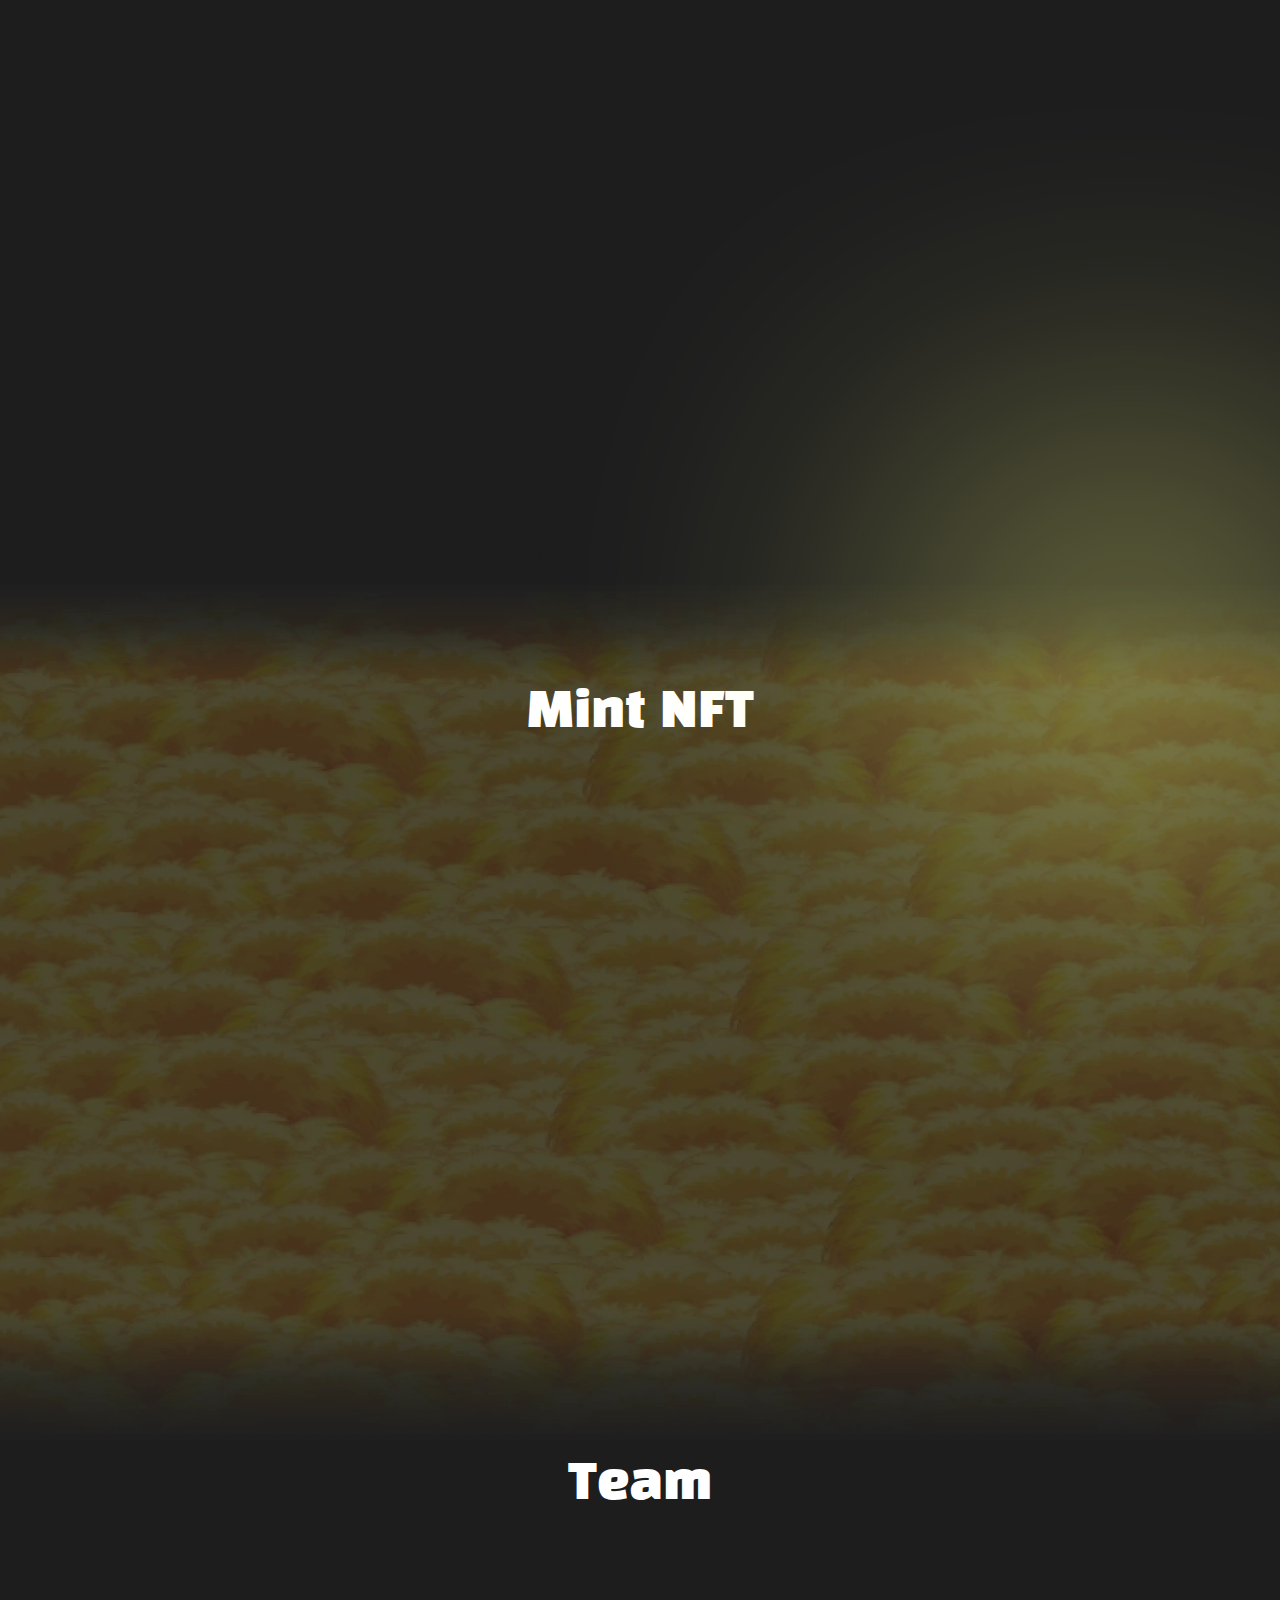
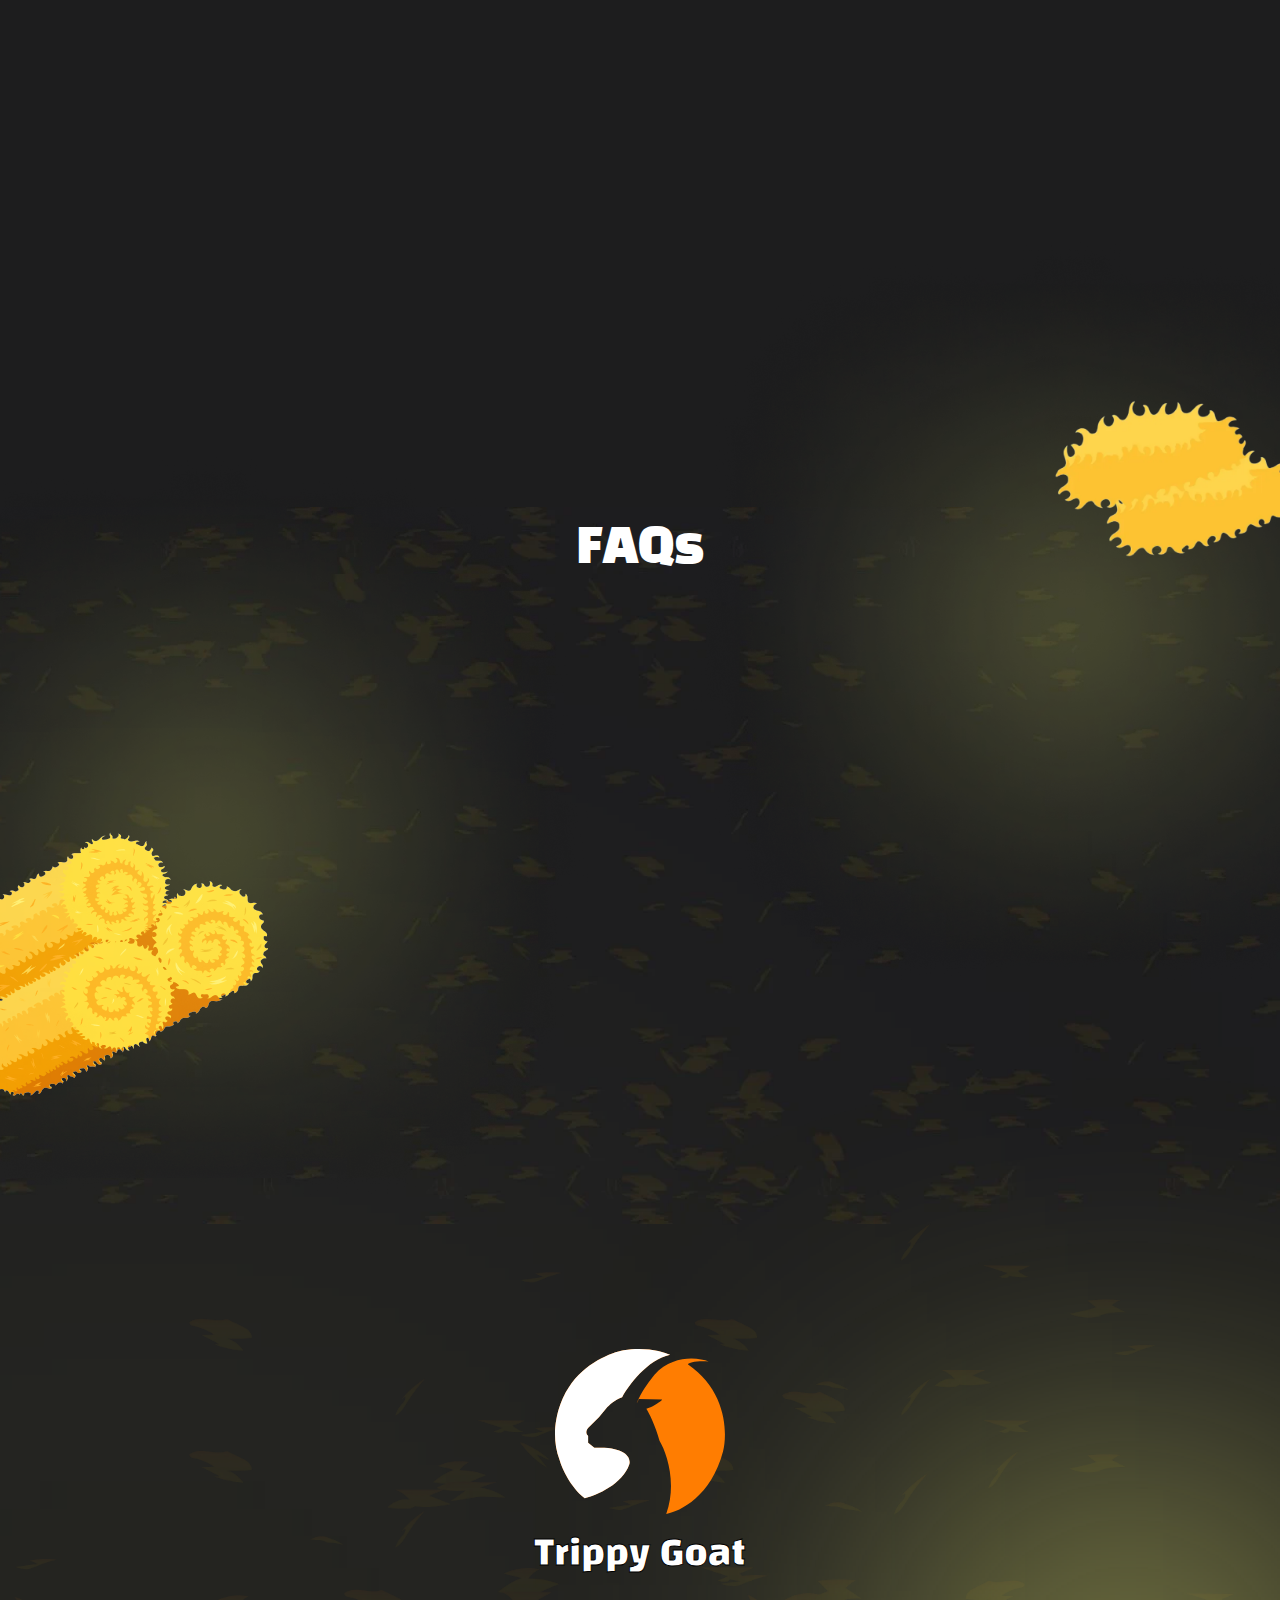
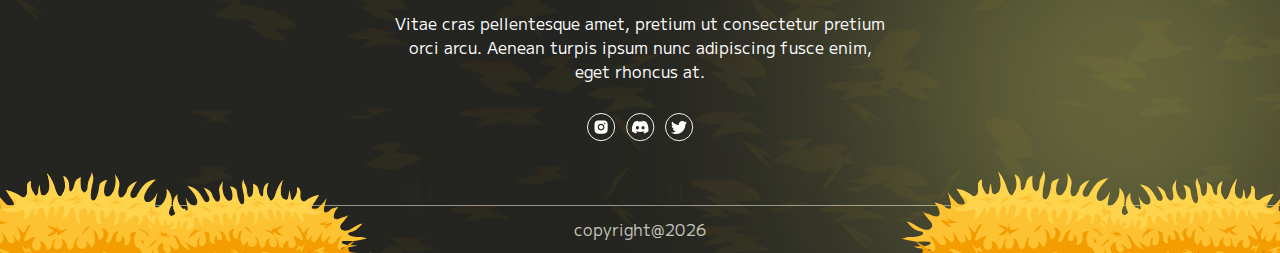
==== commit b03d7d08: "merge code" ====
--- a/index.html
+++ b/index.html
@@ -37,7 +37,7 @@
                 <img
                   class="nav_logo cursor_pointer"
                   src="./assets/images/webp/NavLogo.webp"
-                  alt=""
+                  alt="NavLogo"
                 />
               </div>
               <div
@@ -114,7 +114,7 @@
                   <img
                     class="position-absolute nav_btn_border"
                     src="./assets/images/svg/BtnBorder.svg"
-                    alt=""
+                    alt="BtnBorder"
                   />
                   <button
                     class="text-white position-relative z_10 transition_300 bg_orange nav_btn d-flex justify-content-center align-items-center border-none lh_150 ff_black_han_sans fw-normal"
@@ -329,7 +329,7 @@
               data-aos-duration="1500"
             >
               <h2
-                class="fs_2xl ff_black_han_sans text-lg-start text-center text-white"
+                class="fs_2xl ff_black_han_sans text-lg-start text-center mb-0 text-white"
               >
                 About Us
               </h2>
@@ -372,12 +372,12 @@
         <img
           class="roadmap_right_vector position-absolute"
           src="./assets/images/png/RoadmapRightVector.png"
-          alt="RoadmapRightEllipse"
+          alt="RoadmapRightVector"
         />
         <img
           class="roadmap_left_vector position-absolute"
           src="./assets/images/webp/RoadmapLeftVector.webp"
-          alt="RoadmapRightEllipse"
+          alt="RoadmapLeftVector"
         />
 
         <div class="custom_container">
@@ -492,17 +492,164 @@
                 <img
                   class="goat_slider_img scale_hover transition_300"
                   src="./assets/images/webp/GreyGoat.webp"
-                  alt="goat-img"
+                  alt="GreyGoat"
                 />
                 <img
                   class="goat_slider_img scale_hover transition_300"
                   src="./assets/images/webp/YellowGoatLinearBg.webp"
-                  alt="goat-img"
+                  alt="YellowGoatLinearBg"
                 />
                 <img
                   class="goat_slider_img scale_hover transition_300"
                   src="./assets/images/webp/GreyGoat.webp"
-                  alt="goat-img"
+                  alt="GreyGoat.webp"
+                />
+              </div>
+              <div
+                class="d-flex flex-column mt-5 pt-5"
+                data-aos="zoom-in"
+                data-aos-duration="1500"
+              >
+                <img
+                  class="goat_slider_img scale_hover transition_300"
+                  src="./assets/images/webp/YellowGoatOrangeBg.webp"
+                  alt="YellowGoatOrangeBg"
+                />
+                <img
+                  class="goat_slider_img scale_hover transition_300"
+                  src="./assets/images/webp/WhiteGoatCyanBg.webp"
+                  alt="WhiteGoatCyanBg"
+                />
+                <img
+                  class="goat_slider_img scale_hover transition_300"
+                  src="./assets/images/webp/PurpleGoatPurpleBg.webp"
+                  alt="PurpleGoatPurpleBg"
+                />
+              </div>
+              <div
+                class="d-flex flex-column mb-5 pb-2"
+                data-aos="zoom-in"
+                data-aos-duration="1500"
+              >
+                <img
+                  class="goat_slider_img scale_hover transition_300"
+                  src="./assets/images/webp/BlackGoatCyanBg.webp"
+                  alt="BlackGoatCyanBg"
+                />
+                <img
+                  class="goat_slider_img scale_hover transition_300"
+                  src="./assets/images/webp/BlackGoatGreenBg.webp"
+                  alt="BlackGoatGreenBg"
+                />
+                <img
+                  class="goat_slider_img mb-5 scale_hover transition_300"
+                  src="./assets/images/webp/BlackGoatPurpleBg.webp"
+                  alt="BlackGoatPurpleBg"
+                />
+              </div>
+              <div
+                class="d-flex flex-column mt-5"
+                data-aos="zoom-in"
+                data-aos-duration="1500"
+              >
+                <img
+                  class="goat_slider_img scale_hover transition_300"
+                  src="./assets/images/webp/BrownGoatPurpleBg.webp"
+                  alt="BrownGoatPurpleBg"
+                />
+                <img
+                  class="goat_slider_img scale_hover transition_300"
+                  src="./assets/images/webp/GreenEyesPurpleGoat.webp"
+                  alt="GreenEyesPurpleGoat"
+                />
+                <img
+                  class="goat_slider_img scale_hover transition_300"
+                  src="./assets/images/webp/YellowGoatOrangeBg.webp"
+                  alt="YellowGoatOrangeBg"
+                />
+              </div>
+              <div
+                class="d-flex flex-column mt-5 pt-5"
+                data-aos="zoom-in"
+                data-aos-duration="1500"
+              >
+                <img
+                  class="goat_slider_img scale_hover transition_300"
+                  src="./assets/images/webp/YellowGoatOrangeBg.webp"
+                  alt="YellowGoatOrangeBg"
+                />
+                <img
+                  class="goat_slider_img scale_hover transition_300"
+                  src="./assets/images/webp/WhiteGoatCyanBg.webp"
+                  alt="WhiteGoatCyanBg"
+                />
+                <img
+                  class="goat_slider_img scale_hover transition_300"
+                  src="./assets/images/webp/PurpleGoatPurpleBg.webp"
+                  alt="PurpleGoatPurpleBg"
+                />
+              </div>
+              <div
+                class="d-flex flex-column mt-5"
+                data-aos="zoom-in"
+                data-aos-duration="1500"
+              >
+                <img
+                  class="goat_slider_img scale_hover transition_300"
+                  src="./assets/images/webp/GreyGoat.webp"
+                  alt="GreyGoat"
+                />
+                <img
+                  class="goat_slider_img scale_hover transition_300"
+                  src="./assets/images/webp/YellowGoatLinearBg.webp"
+                  alt="YellowGoatLinearBg"
+                />
+                <img
+                  class="goat_slider_img scale_hover transition_300"
+                  src="./assets/images/webp/GreyGoat.webp"
+                  alt="GreyGoat.webp"
+                />
+              </div>
+              <div
+                class="d-flex flex-column mb-5 pb-2"
+                data-aos="zoom-in"
+                data-aos-duration="1500"
+              >
+                <img
+                  class="goat_slider_img scale_hover transition_300"
+                  src="./assets/images/webp/BlackGoatCyanBg.webp"
+                  alt="BlackGoatCyanBg"
+                />
+                <img
+                  class="goat_slider_img scale_hover transition_300"
+                  src="./assets/images/webp/BlackGoatGreenBg.webp"
+                  alt="/BlackGoatGreenBg"
+                />
+                <img
+                  class="goat_slider_img mb-5 scale_hover transition_300"
+                  src="./assets/images/webp/BlackGoatPurpleBg.webp"
+                  alt="BlackGoatPurpleBg"
+                />
+              </div>
+              <div
+                class="d-flex flex-column mt-5"
+                data-aos="zoom-in"
+                data-aos-duration="1500"
+              >
+                <img
+                  class="goat_slider_img scale_hover transition_300"
+                  src="./assets/images/webp/GreyGoat.webp"
+                  alt="GreyGoat"
+                />
+                <img
+                  class="goat_slider_img scale_hover transition_300"
+                  src="./assets/images/webp/YellowGoatLinearBg.webp"
+                  alt="YellowGoatLinearBg"
+                />
+                <img
+                  class="goat_slider_img scale_hover transition_300"
+                  src="./assets/images/webp/GreyGoat.webp"
+                  alt="GreyGoat"
                 />
               </div>
               <div
@@ -518,12 +665,12 @@
                 <img
                   class="goat_slider_img scale_hover transition_300"
                   src="./assets/images/webp/WhiteGoatCyanBg.webp"
-                  alt="goat-img"
+                  alt="WhiteGoatCyanBg"
                 />
                 <img
                   class="goat_slider_img scale_hover transition_300"
                   src="./assets/images/webp/PurpleGoatPurpleBg.webp"
-                  alt="goat-img"
+                  alt="PurpleGoatPurpleBg"
                 />
               </div>
               <div
@@ -534,17 +681,17 @@
                 <img
                   class="goat_slider_img scale_hover transition_300"
                   src="./assets/images/webp/BlackGoatCyanBg.webp"
-                  alt="goat-img"
+                  alt="BlackGoatCyanBg"
                 />
                 <img
                   class="goat_slider_img scale_hover transition_300"
                   src="./assets/images/webp/BlackGoatGreenBg.webp"
-                  alt="goat-img"
+                  alt="BlackGoatGreenBg"
                 />
                 <img
                   class="goat_slider_img mb-5 scale_hover transition_300"
                   src="./assets/images/webp/BlackGoatPurpleBg.webp"
-                  alt="goat-img"
+                  alt="BlackGoatPurpleBg"
                 />
               </div>
               <div
@@ -555,17 +702,17 @@
                 <img
                   class="goat_slider_img scale_hover transition_300"
                   src="./assets/images/webp/BrownGoatPurpleBg.webp"
-                  alt="goat-img"
+                  alt="BrownGoatPurpleBg"
                 />
                 <img
                   class="goat_slider_img scale_hover transition_300"
                   src="./assets/images/webp/GreenEyesPurpleGoat.webp"
-                  alt="goat-img"
+                  alt="GreenEyesPurpleGoat"
                 />
                 <img
                   class="goat_slider_img scale_hover transition_300"
                   src="./assets/images/webp/YellowGoatOrangeBg.webp"
-                  alt="goat-img"
+                  alt="YellowGoatOrangeBg"
                 />
               </div>
               <div
@@ -576,17 +723,17 @@
                 <img
                   class="goat_slider_img scale_hover transition_300"
                   src="./assets/images/webp/YellowGoatOrangeBg.webp"
-                  alt="goat-img"
+                  alt="YellowGoatOrangeBg"
                 />
                 <img
                   class="goat_slider_img scale_hover transition_300"
                   src="./assets/images/webp/WhiteGoatCyanBg.webp"
-                  alt="goat-img"
+                  alt="YellowGoatOrangeBg"
                 />
                 <img
                   class="goat_slider_img scale_hover transition_300"
                   src="./assets/images/webp/PurpleGoatPurpleBg.webp"
-                  alt="goat-img"
+                  alt="PurpleGoatPurpleBg"
                 />
               </div>
               <div
@@ -597,17 +744,17 @@
                 <img
                   class="goat_slider_img scale_hover transition_300"
                   src="./assets/images/webp/GreyGoat.webp"
-                  alt="goat-img"
+                  alt="GreyGoat"
                 />
                 <img
                   class="goat_slider_img scale_hover transition_300"
                   src="./assets/images/webp/YellowGoatLinearBg.webp"
-                  alt="goat-img"
+                  alt="YellowGoatLinearBg"
                 />
                 <img
                   class="goat_slider_img scale_hover transition_300"
                   src="./assets/images/webp/GreyGoat.webp"
-                  alt="goat-img"
+                  alt="GreyGoat"
                 />
               </div>
               <div
@@ -618,164 +765,17 @@
                 <img
                   class="goat_slider_img scale_hover transition_300"
                   src="./assets/images/webp/BlackGoatCyanBg.webp"
-                  alt="goat-img"
+                  alt="BlackGoatCyanBg"
                 />
                 <img
                   class="goat_slider_img scale_hover transition_300"
                   src="./assets/images/webp/BlackGoatGreenBg.webp"
-                  alt="goat-img"
+                  alt="BlackGoatGreenBg"
                 />
                 <img
                   class="goat_slider_img mb-5 scale_hover transition_300"
                   src="./assets/images/webp/BlackGoatPurpleBg.webp"
-                  alt="goat-img"
-                />
-              </div>
-              <div
-                class="d-flex flex-column mt-5"
-                data-aos="zoom-in"
-                data-aos-duration="1500"
-              >
-                <img
-                  class="goat_slider_img scale_hover transition_300"
-                  src="./assets/images/webp/GreyGoat.webp"
-                  alt="goat-img"
-                />
-                <img
-                  class="goat_slider_img scale_hover transition_300"
-                  src="./assets/images/webp/YellowGoatLinearBg.webp"
-                  alt="goat-img"
-                />
-                <img
-                  class="goat_slider_img scale_hover transition_300"
-                  src="./assets/images/webp/GreyGoat.webp"
-                  alt="goat-img"
-                />
-              </div>
-              <div
-                class="d-flex flex-column mt-5 pt-5"
-                data-aos="zoom-in"
-                data-aos-duration="1500"
-              >
-                <img
-                  class="goat_slider_img scale_hover transition_300"
-                  src="./assets/images/webp/YellowGoatOrangeBg.webp"
-                  alt="goat-img"
-                />
-                <img
-                  class="goat_slider_img scale_hover transition_300"
-                  src="./assets/images/webp/WhiteGoatCyanBg.webp"
-                  alt="goat-img"
-                />
-                <img
-                  class="goat_slider_img scale_hover transition_300"
-                  src="./assets/images/webp/PurpleGoatPurpleBg.webp"
-                  alt="goat-img"
-                />
-              </div>
-              <div
-                class="d-flex flex-column mb-5 pb-2"
-                data-aos="zoom-in"
-                data-aos-duration="1500"
-              >
-                <img
-                  class="goat_slider_img scale_hover transition_300"
-                  src="./assets/images/webp/BlackGoatCyanBg.webp"
-                  alt="goat-img"
-                />
-                <img
-                  class="goat_slider_img scale_hover transition_300"
-                  src="./assets/images/webp/BlackGoatGreenBg.webp"
-                  alt="goat-img"
-                />
-                <img
-                  class="goat_slider_img mb-5 scale_hover transition_300"
-                  src="./assets/images/webp/BlackGoatPurpleBg.webp"
-                  alt="goat-img"
-                />
-              </div>
-              <div
-                class="d-flex flex-column mt-5"
-                data-aos="zoom-in"
-                data-aos-duration="1500"
-              >
-                <img
-                  class="goat_slider_img scale_hover transition_300"
-                  src="./assets/images/webp/BrownGoatPurpleBg.webp"
-                  alt="goat-img"
-                />
-                <img
-                  class="goat_slider_img scale_hover transition_300"
-                  src="./assets/images/webp/GreenEyesPurpleGoat.webp"
-                  alt="goat-img"
-                />
-                <img
-                  class="goat_slider_img scale_hover transition_300"
-                  src="./assets/images/webp/YellowGoatOrangeBg.webp"
-                  alt="goat-img"
-                />
-              </div>
-              <div
-                class="d-flex flex-column mt-5 pt-5"
-                data-aos="zoom-in"
-                data-aos-duration="1500"
-              >
-                <img
-                  class="goat_slider_img scale_hover transition_300"
-                  src="./assets/images/webp/YellowGoatOrangeBg.webp"
-                  alt="goat-img"
-                />
-                <img
-                  class="goat_slider_img scale_hover transition_300"
-                  src="./assets/images/webp/WhiteGoatCyanBg.webp"
-                  alt="goat-img"
-                />
-                <img
-                  class="goat_slider_img scale_hover transition_300"
-                  src="./assets/images/webp/PurpleGoatPurpleBg.webp"
-                  alt="goat-img"
-                />
-              </div>
-              <div
-                class="d-flex flex-column mt-5"
-                data-aos="zoom-in"
-                data-aos-duration="1500"
-              >
-                <img
-                  class="goat_slider_img scale_hover transition_300"
-                  src="./assets/images/webp/GreyGoat.webp"
-                  alt="goat-img"
-                />
-                <img
-                  class="goat_slider_img scale_hover transition_300"
-                  src="./assets/images/webp/YellowGoatLinearBg.webp"
-                  alt="goat-img"
-                />
-                <img
-                  class="goat_slider_img scale_hover transition_300"
-                  src="./assets/images/webp/GreyGoat.webp"
-                  alt="goat-img"
-                />
-              </div>
-              <div
-                class="d-flex flex-column mb-5 pb-2"
-                data-aos="zoom-in"
-                data-aos-duration="1500"
-              >
-                <img
-                  class="goat_slider_img scale_hover transition_300"
-                  src="./assets/images/webp/BlackGoatCyanBg.webp"
-                  alt="goat-img"
-                />
-                <img
-                  class="goat_slider_img scale_hover transition_300"
-                  src="./assets/images/webp/BlackGoatGreenBg.webp"
-                  alt="goat-img"
-                />
-                <img
-                  class="goat_slider_img mb-5 scale_hover transition_300"
-                  src="./assets/images/webp/BlackGoatPurpleBg.webp"
-                  alt="goat-img"
+                  alt="BlackGoatPurpleBg"
                 />
               </div>
             </div>
@@ -887,7 +887,7 @@
       <!---------------------------------------------Team section ----------------------------------------------------------->
       <section id="team" class="team_section_bg_color team_section_padding">
         <div class="custom_container">
-          <h2 class="text-white fs_2xl fw-normal text-center ff_black_han_sans">
+          <h2 class="text-white fs_2xl fw-normal mb-0 text-center ff_black_han_sans">
             Team
           </h2>
           <div
@@ -910,10 +910,14 @@
               <div
                 class="team_name_designation_box text-center border_left d-flex flex-column gap-1 align-items-center"
               >
-                <h3 class="text-white d-inline-flex fs-xsm ff_black_han_sans">
+                <h3
+                  class="text-white mb-0 d-inline-flex fs-xsm ff_black_han_sans"
+                >
                   Vilar
                 </h3>
-                <p class="text-white d-inline-flex fs_3xsm ff_mplus fw-normal">
+                <p
+                  class="text-white mb-0 d-inline-flex fs_3xsm ff_mplus fw-normal"
+                >
                   Founder & Developer
                 </p>
               </div>
@@ -935,10 +939,14 @@
               <span
                 class="team_name_designation_box text-center d-flex flex-column gap-1 align-items-center"
               >
-                <h3 class="text-white d-inline-flex fs-xsm ff_black_han_sans">
+                <h3
+                  class="text-white mb-0 d-inline-flex fs-xsm ff_black_han_sans"
+                >
                   Arwen
                 </h3>
-                <p class="text-white d-inline-flex fs_3xsm ff_mplus fw-normal">
+                <p
+                  class="text-white mb-0 d-inline-flex fs_3xsm ff_mplus fw-normal"
+                >
                   Co-founder & Designer
                 </p>
               </span>
@@ -960,10 +968,14 @@
               <span
                 class="team_name_designation_box text-center border_right d-flex flex-column gap-1 align-items-center"
               >
-                <h3 class="text-white d-inline-flex fs-xsm ff_black_han_sans">
+                <h3
+                  class="text-white mb-0 d-inline-flex fs-xsm ff_black_han_sans"
+                >
                   John
                 </h3>
-                <p class="text-white d-inline-flex fs_3xsm ff_mplus fw-normal">
+                <p
+                  class="text-white mb-0 d-inline-flex fs_3xsm ff_mplus fw-normal"
+                >
                   Developer
                 </p>
               </span>
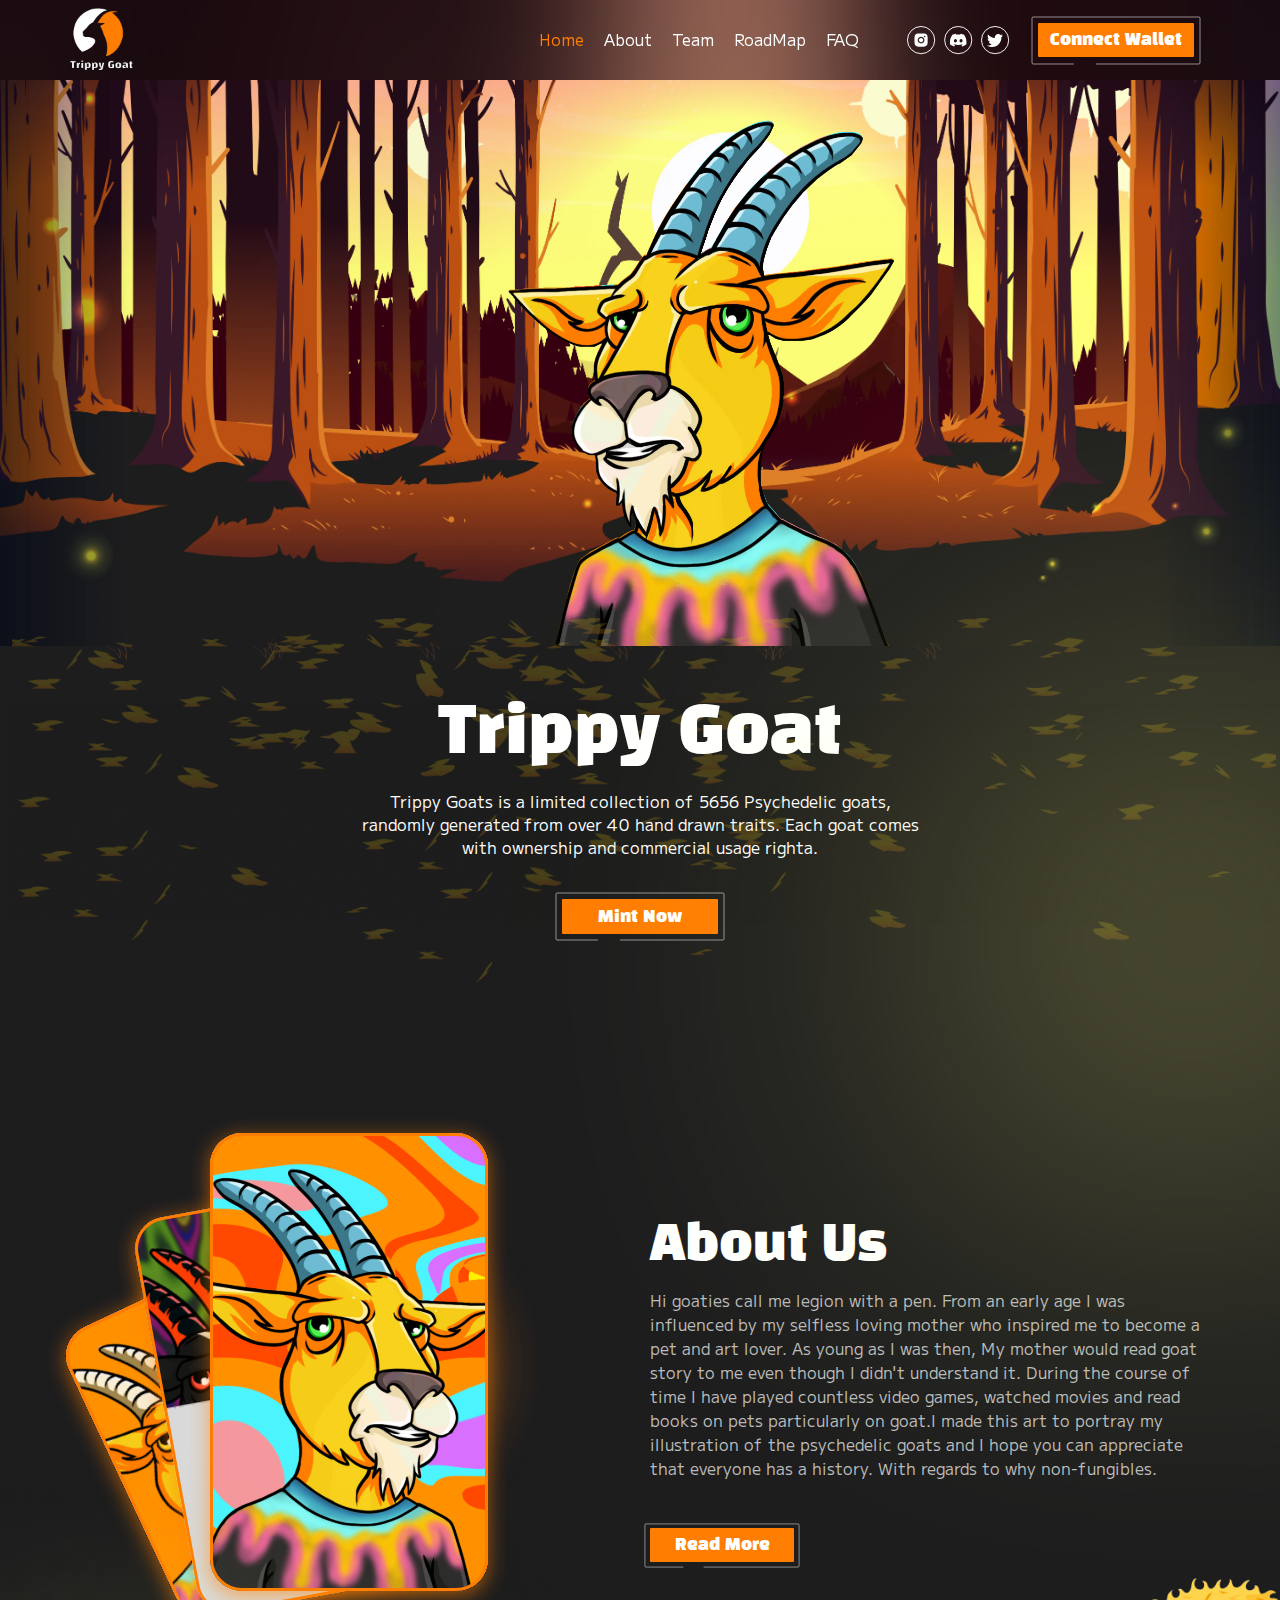
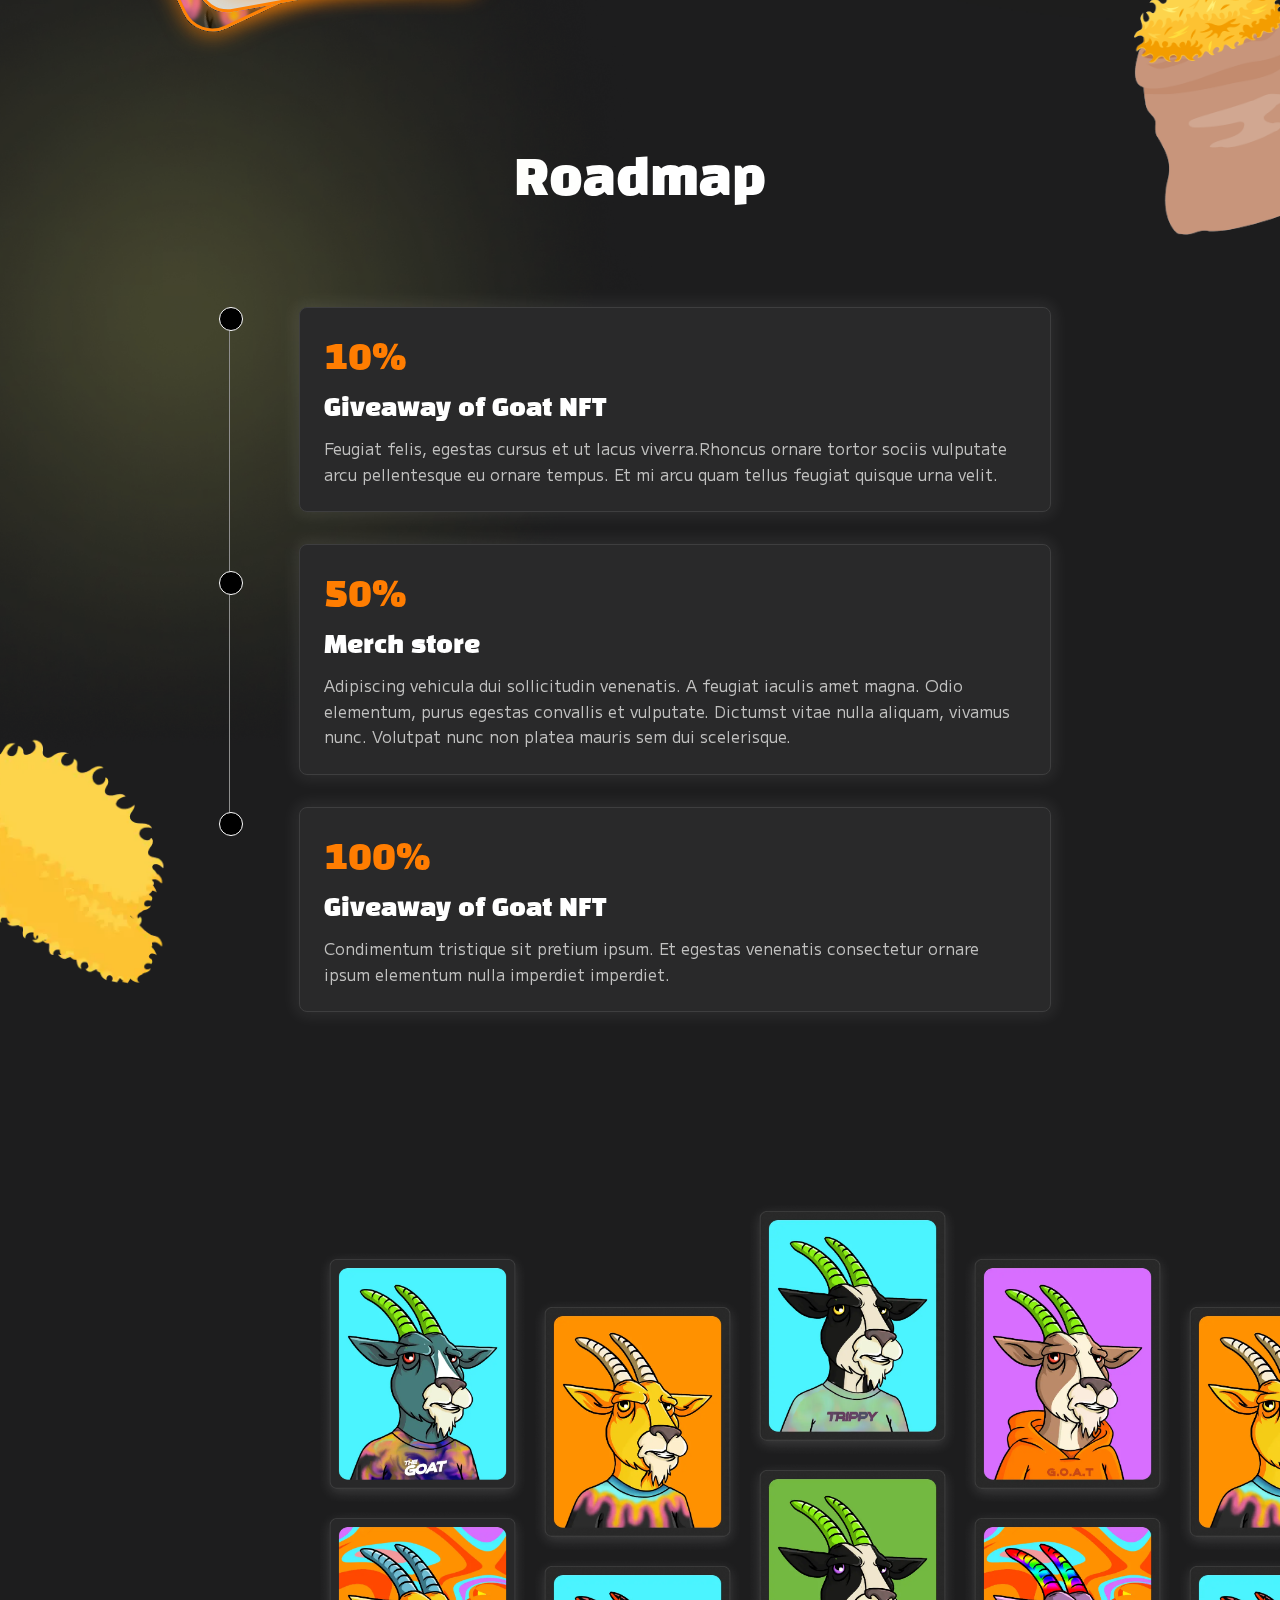
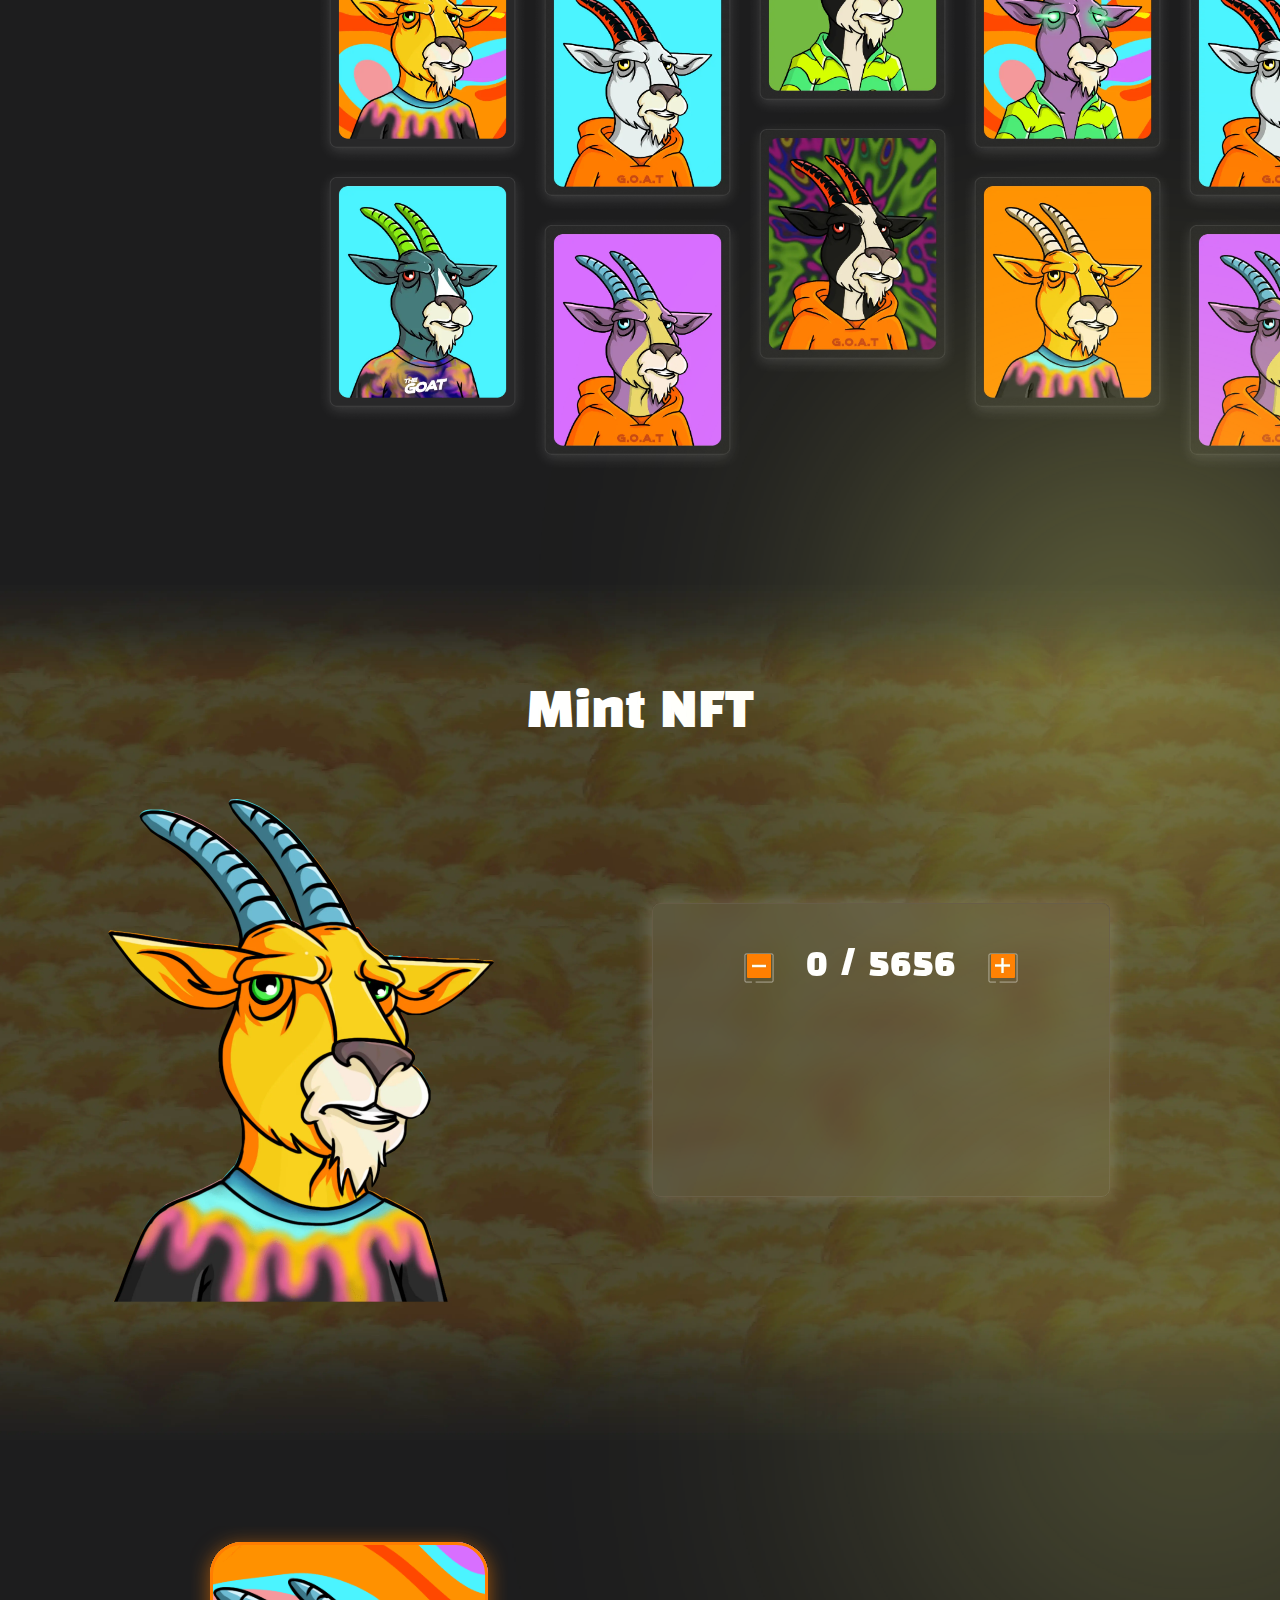
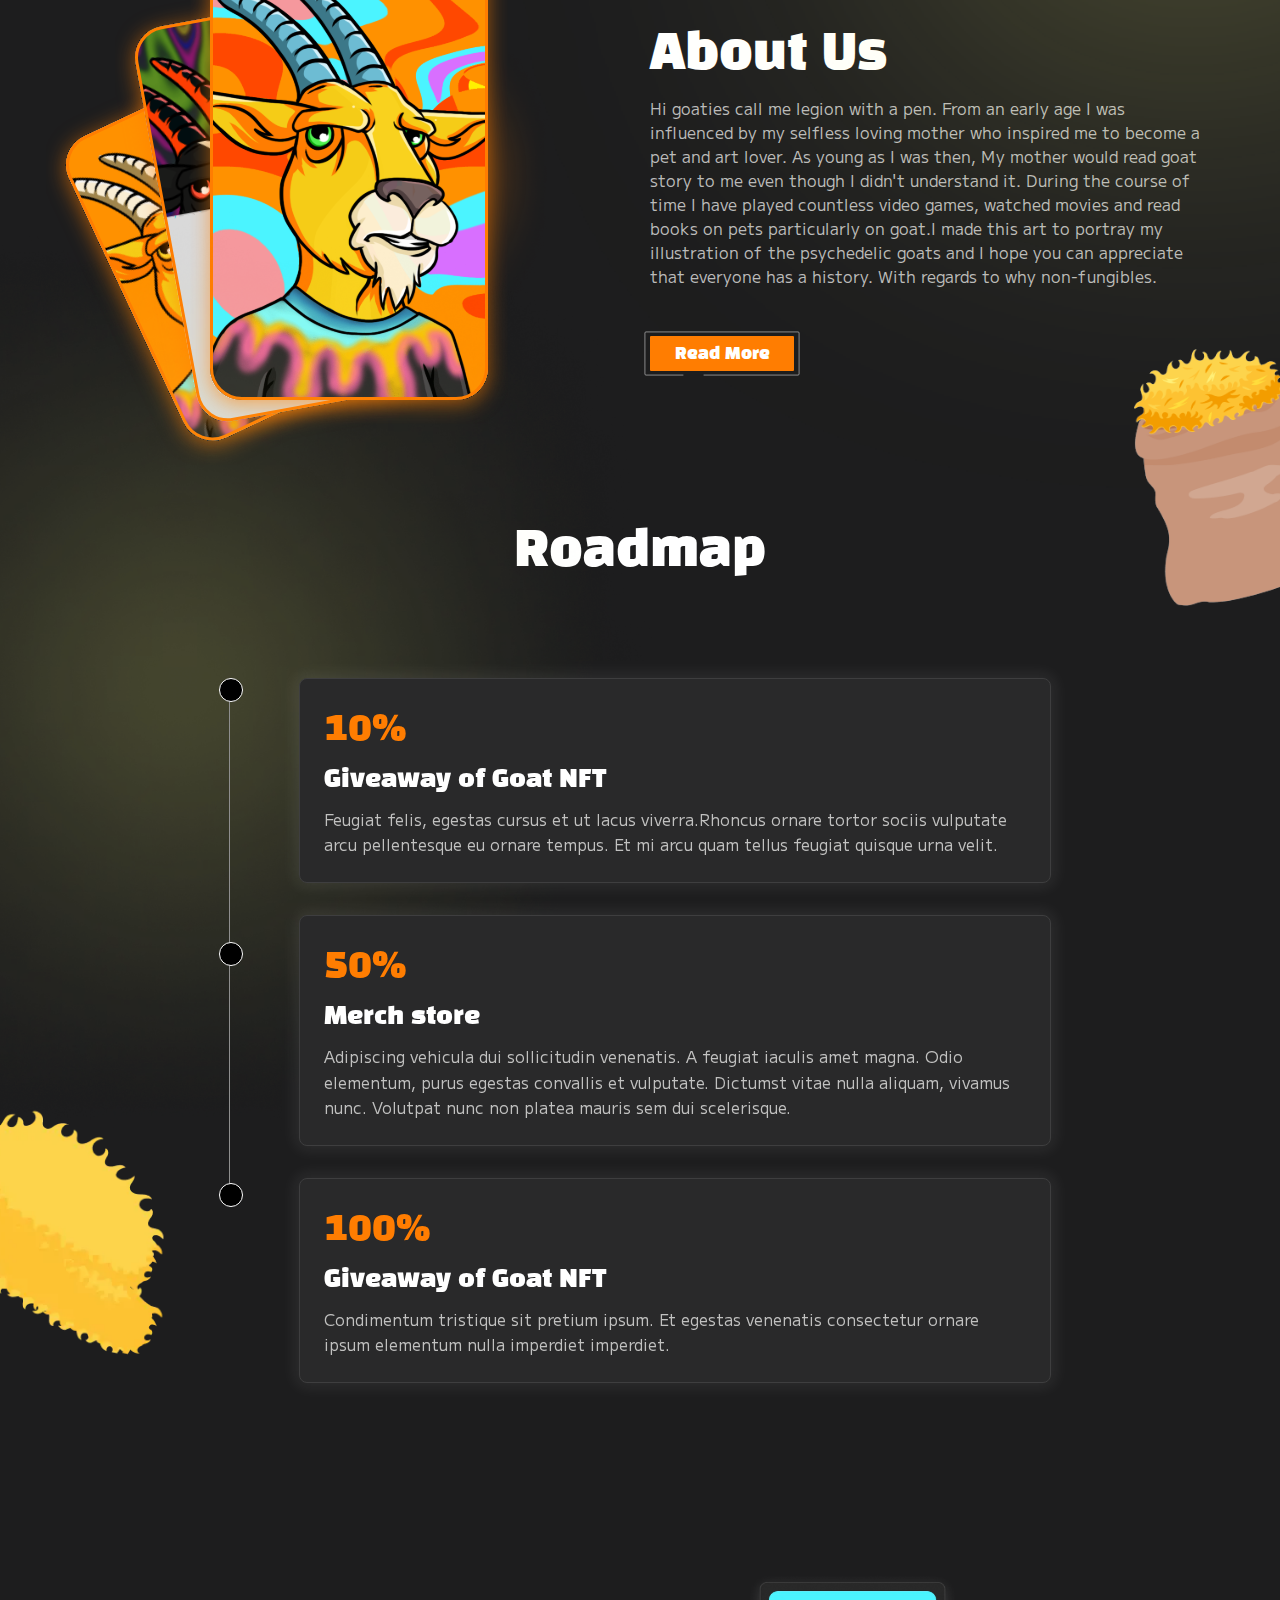
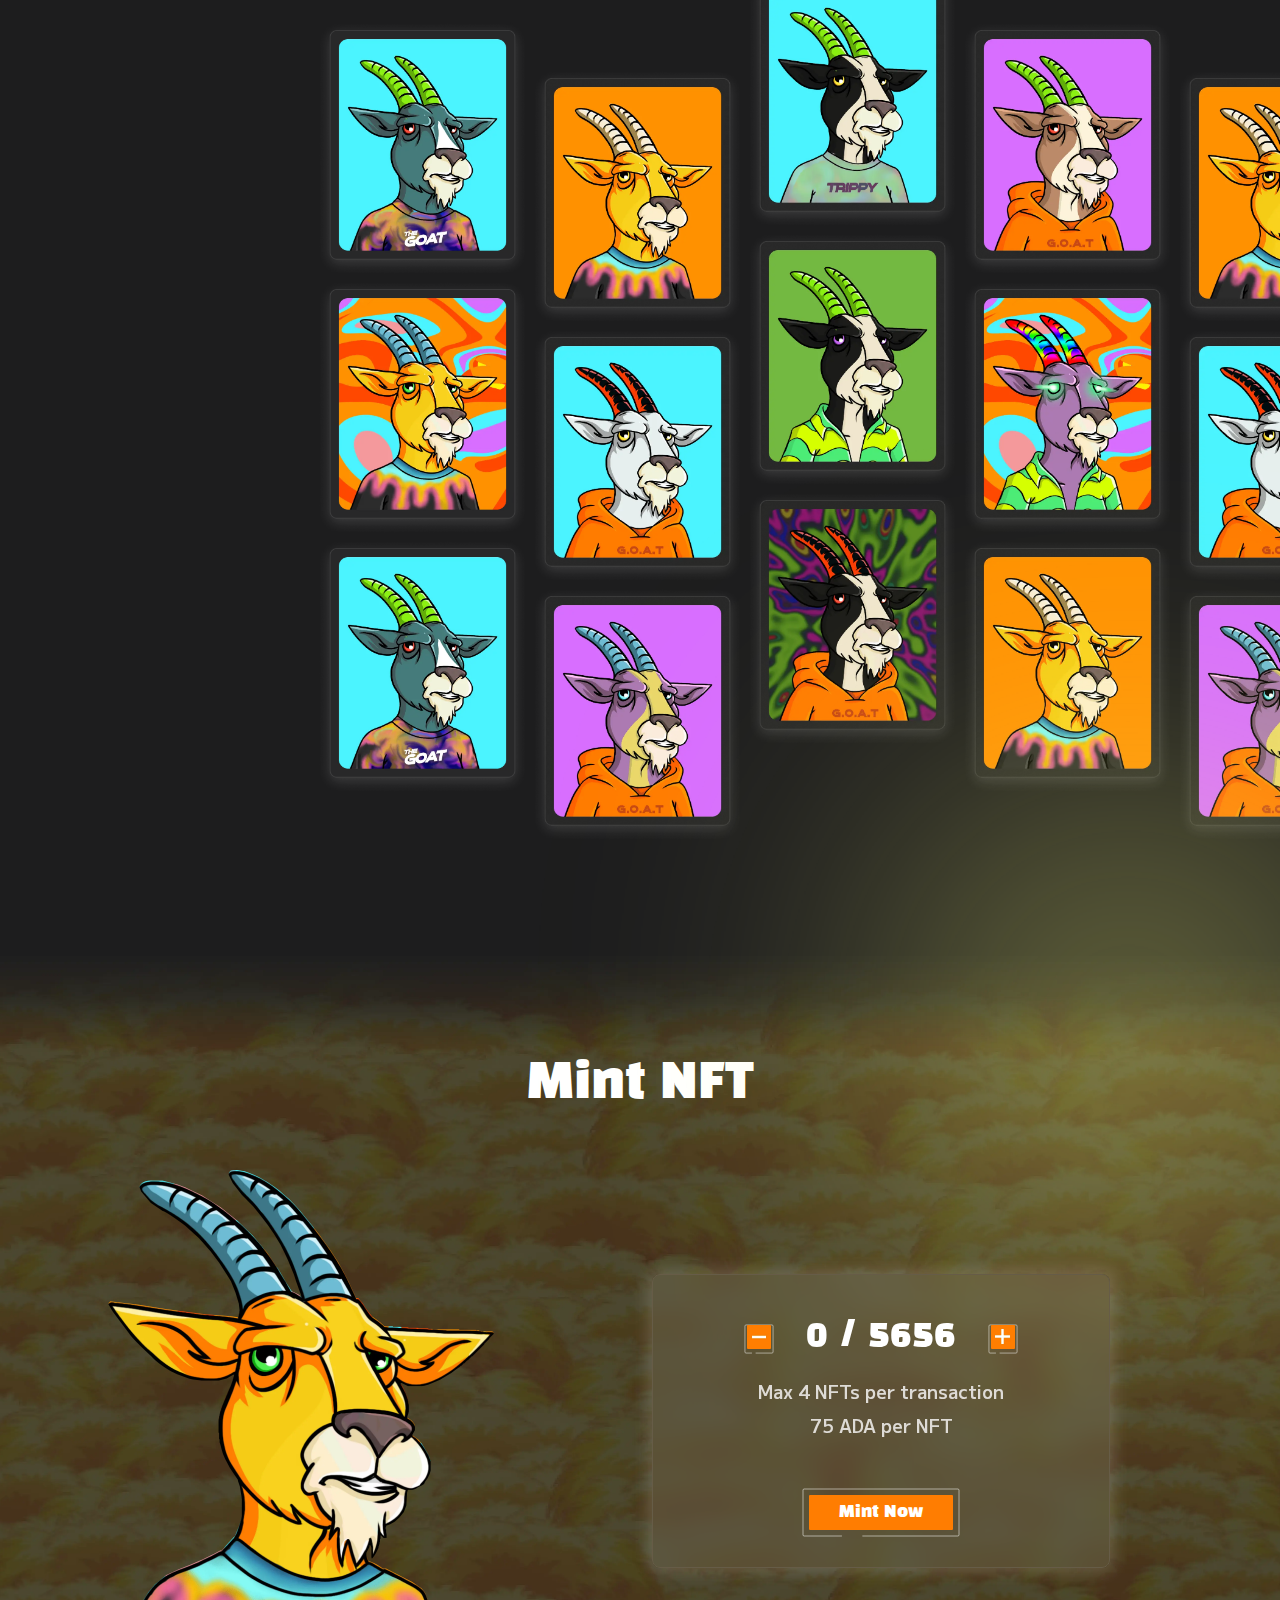
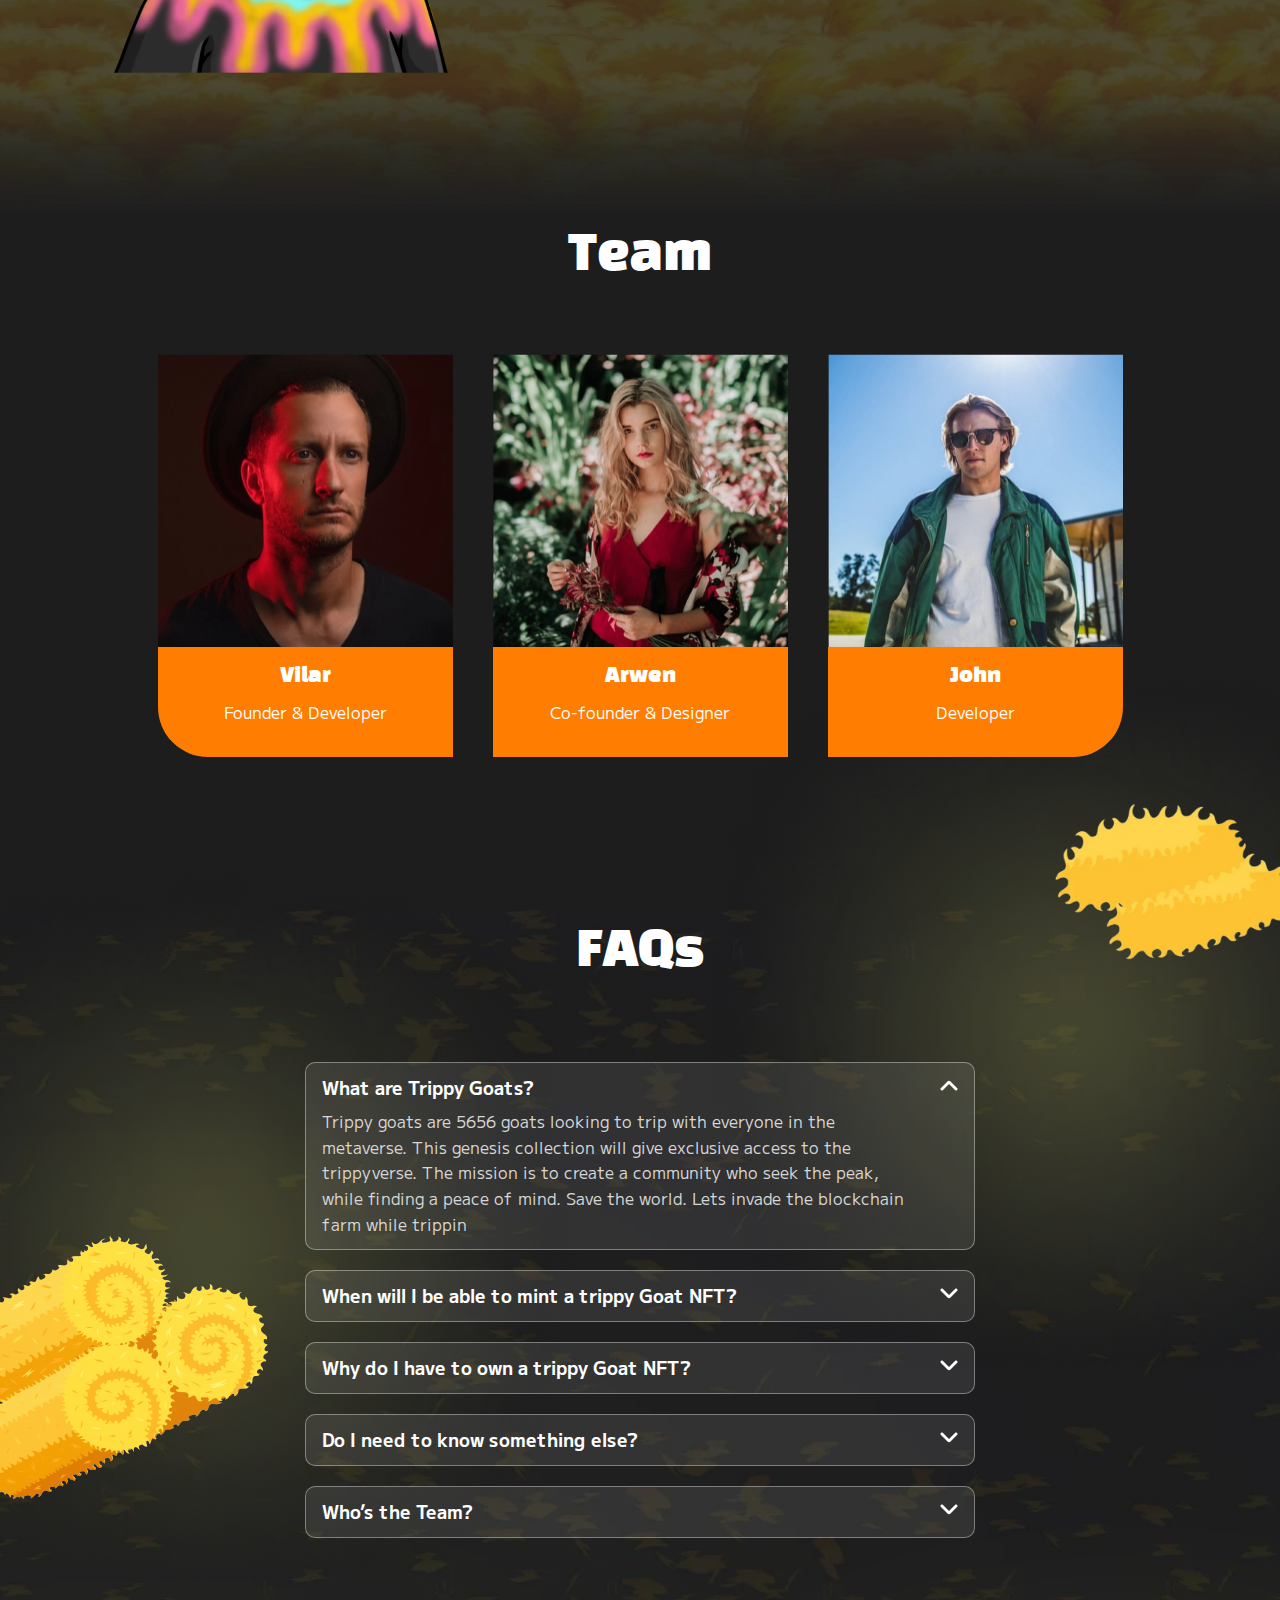
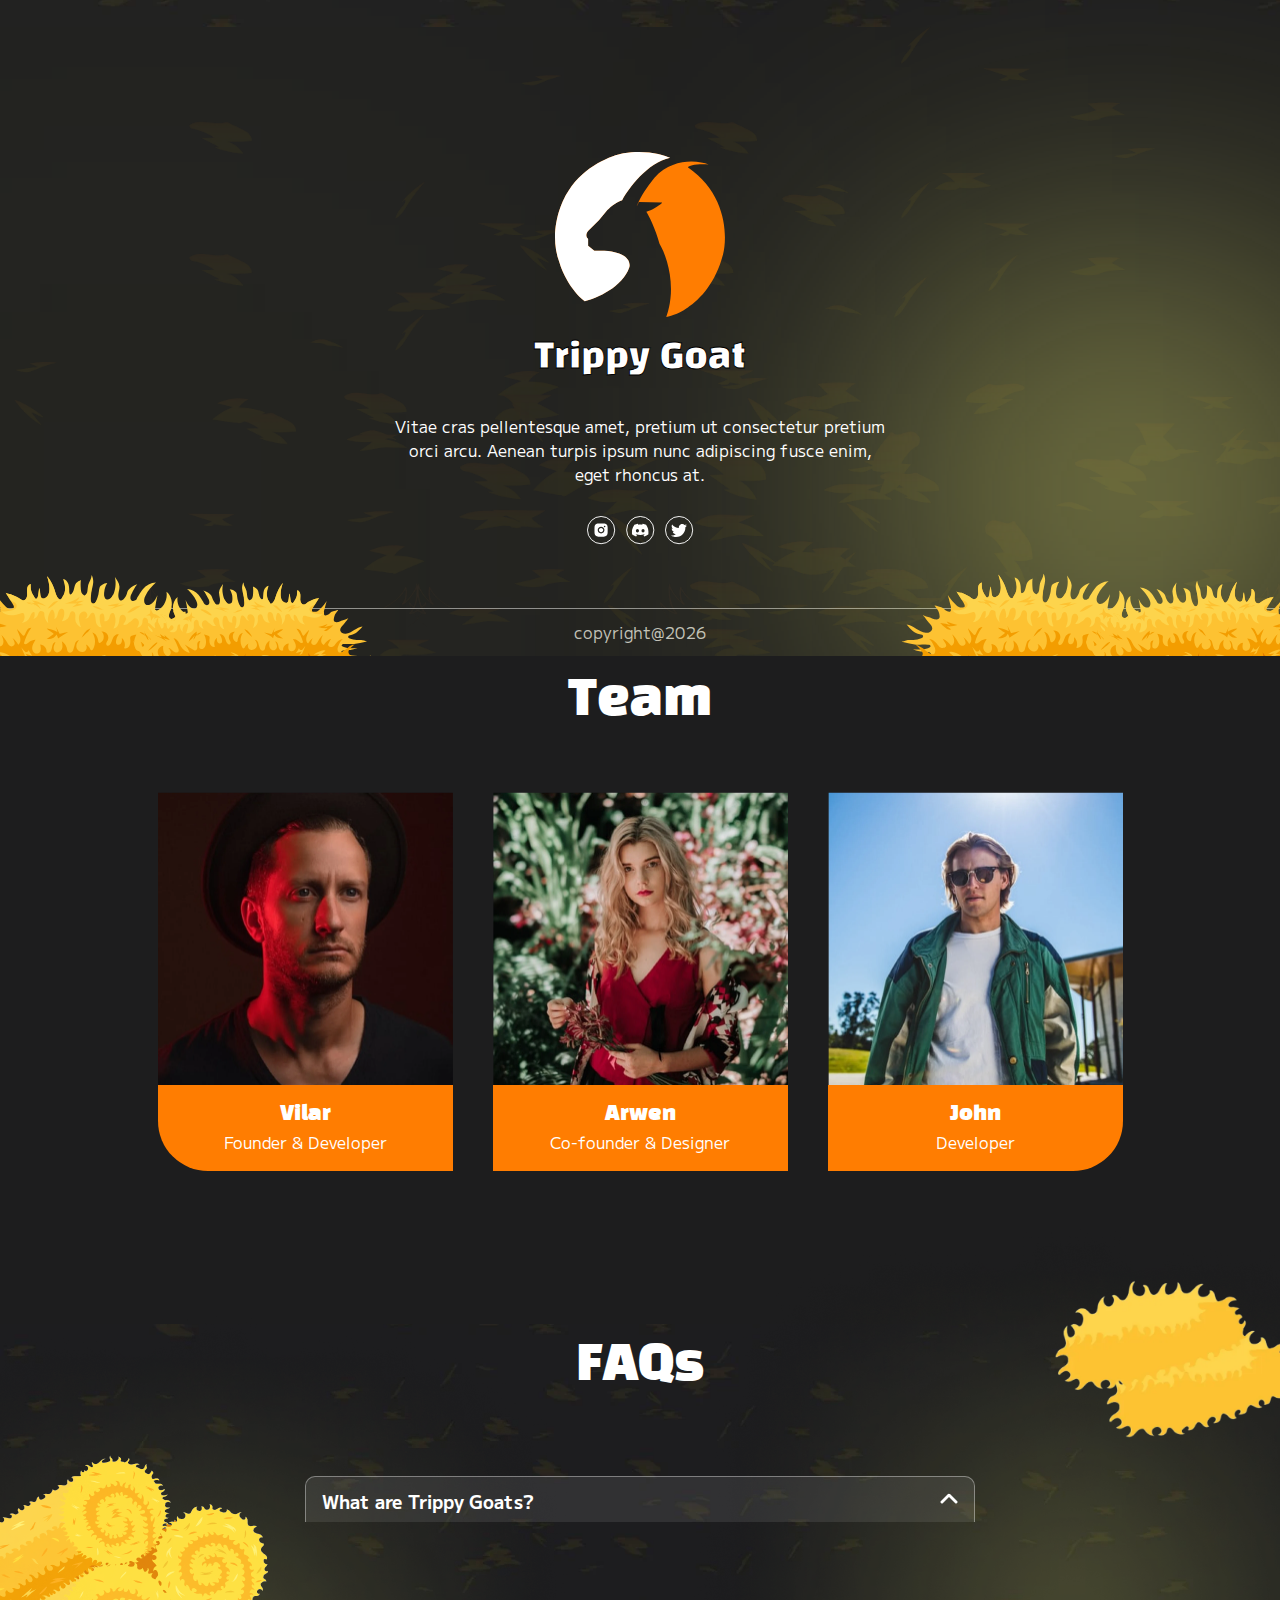
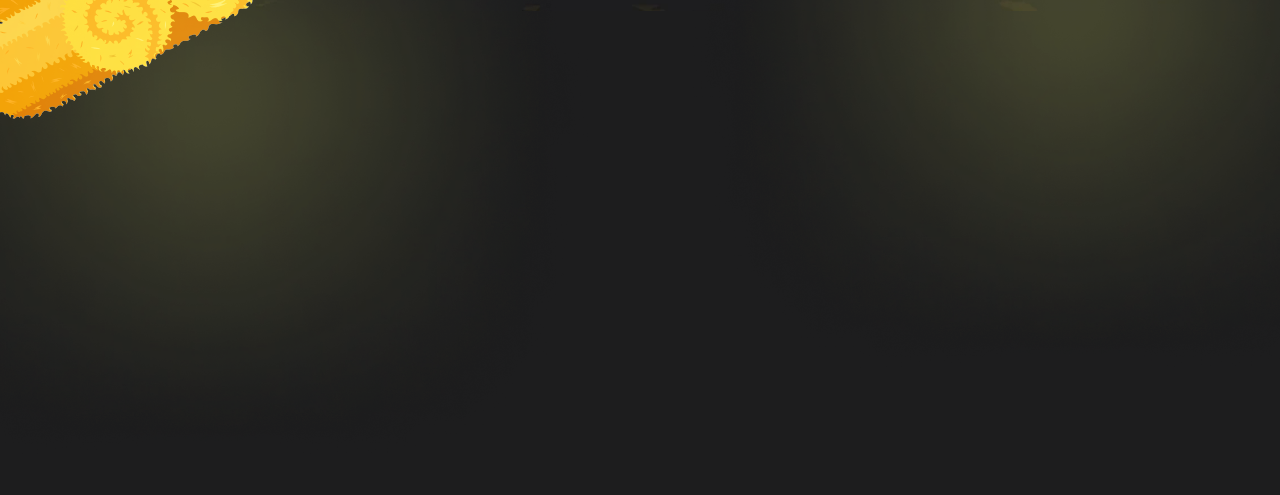
==== commit bf82bc7a: "pull" ====
--- a/index.html
+++ b/index.html
@@ -1,29 +1,16 @@
 <!DOCTYPE html>
 <html lang="en">
-  <head>
-    <meta charset="utf-8" />
-    <meta name="viewport" content="width=device-width, initial-scale=1" />
-    <title>Trippy Goat</title>
-    <!------------------------------------Bootstrap--------------------------------------------------->
-    <link
-      href="https://cdn.jsdelivr.net/npm/bootstrap@5.3.3/dist/css/bootstrap.min.css"
-      rel="stylesheet"
-      integrity="sha384-QWTKZyjpPEjISv5WaRU9OFeRpok6YctnYmDr5pNlyT2bRjXh0JMhjY6hW+ALEwIH"
-      crossorigin="anonymous"
-    />
-    <!-- ---------------------------------Style Sheets ------------------------------------------------>
-    <link rel="stylesheet" href="./assets/css/root.css" />
-    <link rel="stylesheet" href="./assets/css/style.css" />
-
-    <!------------------------------------Fav Icon--------------------------------------------------->
-    <link
-      rel="icon"
-      type="image/x-icon"
-      href="./assets/images/webp/NavLogo.webp"
-    />
-    <!--------------------------------------------AOS ----------------------------------------------->
-    <link href="https://unpkg.com/aos@2.3.1/dist/aos.css" rel="stylesheet" />
-  </head>
+
+<head>
+  <meta charset="utf-8" />
+  <meta name="viewport" content="width=device-width, initial-scale=1" />
+  <title>Trippy Goat</title>
+  <!------------------------------------Bootstrap--------------------------------------------------->
+  <link href="https://cdn.jsdelivr.net/npm/bootstrap@5.3.3/dist/css/bootstrap.min.css" rel="stylesheet"
+    integrity="sha384-QWTKZyjpPEjISv5WaRU9OFeRpok6YctnYmDr5pNlyT2bRjXh0JMhjY6hW+ALEwIH" crossorigin="anonymous" />
+  <!-- ---------------------------------Style Sheets ------------------------------------------------>
+  <link rel="stylesheet" href="./assets/css/root.css" />
+  <link rel="stylesheet" href="./assets/css/style.css" />
 
   <body class="body_color">
     <div class="overflow-hidden">
@@ -852,33 +839,508 @@
                       />
                     </span>
                   </div>
-
-                  <p
-                    class="text_white fs_2xsm ff_mplus lh_144 mb-2 text-center fw-semibold pt-1"
-                  >
-                    Max 4 NFTs per transaction
+                </section>
+                <!-------------------------------------About Us------------------------------------------------ -->
+                <section id="about" class="about_us_p position-relative">
+                  <span class="about_right_ellipse d-sm-flex d-none position-absolute d-flex"></span>
+                  <div class="custom_container">
+                    <div
+                      class="d-flex min_h_515 flex-column ps-lg-5 pt-5 flex-lg-row align-items-center justify-content-between">
+                      <!-- ------------------------stack cards------------------- -->
+
+                      <div class="position-relative min_h_400 translate-middle-x mt-5 pt-5 mt-lg-0 ms-lg-5 ps-lg-5"
+                        data-aos="zoom-in" data-aos-duration="1500">
+                        <img class="center z-0 about_card_ellipse position-absolute"
+                          src="./assets/images/png/OrangeEllipse.png" alt="ellipse" />
+                        <img class="center z-1 position-absolute orange_goat" src="./assets/images/svg/OrangeBgGoat.svg"
+                          alt="OrangeBgGoat" />
+                        <img class="z-2 black_goat center position-absolute" src="./assets/images/svg/BlackGoat.svg"
+                          alt="BlackGoat" />
+                        <img class="center yellow_goat z-3 position-absolute" src="./assets/images/svg/YellowGoat.svg"
+                          alt="YellowGoat" />
+                      </div>
+
+                      <!-- ---------------------------subheading pera---------------------------------------- -->
+                      <div class="d-flex flex-column align-items-center align-items-lg-start mt-sm-5 mt-3 lg:mt-0"
+                        data-aos="fade-left" data-aos-duration="1500">
+                        <h2 class="fs_2xl ff_black_han_sans mb-0 text-lg-start text-center text-white">
+                          About Us
+                        </h2>
+                        <p class="ff_mplus about_pera pb-lg-4 pb-3 fs_3xsm mb-3 mt-1 pt-2 text-lg-start text-center">
+                          Hi goaties call me legion with a pen. From an early age I was
+                          influenced by my selfless loving mother who inspired me to
+                          become a pet and art lover. As young as I was then, My mother
+                          would read goat story to me even though I didn't understand it.
+                          During the course of time I have played countless video games,
+                          watched movies and read books on pets particularly on goat.I
+                          made this art to portray my illustration of the psychedelic
+                          goats and I hope you can appreciate that everyone has a history.
+                          With regards to why non-fungibles.
+                        </p>
+                        <div class="position-relative read_btn mt-2">
+                          <img class="position-absolute w_156 read_btn_border readbtn_width"
+                            src="./assets/images/svg/BtnBorder.svg" alt="btnborder" />
+                          <button
+                            class="text-white read_btn position-relative z-3 transition_300 bg_orange d-flex justify-content-center align-items-center border-none lh_150 ff_black_han_sans fw-normal">
+                            Read More
+                          </button>
+                        </div>
+                      </div>
+                    </div>
+                  </div>
+                </section>
+                <!------------------------------------------- Roadmap -------------------------------------------------------------->
+                <section id="roadmap" class="bg_black roadmap_sec_p position-relative">
+                  <img class="roadmap_right_ellipse position-absolute"
+                    src="./assets/images/webp/RoadmapRightEllipse.webp" alt="RoadmapRightEllipse" />
+                  <img class="roadmap_right_vector position-absolute" src="./assets/images/png/RoadmapRightVector.png"
+                    alt="RoadmapRightEllipse" />
+                  <img class="roadmap_left_vector position-absolute" src="./assets/images/webp/RoadmapLeftVector.webp"
+                    alt="RoadmapRightEllipse" />
+
+                  <div class="custom_container">
+                    <h2 class="ff_black_han_sans text-center lh_125 fs_2xl text-white mb-0 md-sm-4 mb-lg-5">
+                      Roadmap
+                    </h2>
+                    <div class="pt-md-5 pt-4 d-flex align-items-center justify-content-center">
+                      <div class="d-flex position-relative">
+                        <div class="timeline">
+                          <div class="timeline_dot position-absolute dot1 top-0 start-0" data-aos="zoom-in"
+                            data-aos-duration="1500"></div>
+                          <div class="timeline_dot position-absolute dot2 top-50 start-0" data-aos="zoom-in"
+                            data-aos-duration="1500"></div>
+                          <div class="timeline_dot position-absolute dot3 bottom-0 start-0" data-aos="zoom-in"
+                            data-aos-duration="1500"></div>
+                        </div>
+
+                        <div class="flex flex-column">
+                          <!-------------------------------- Percentage card {10%} ---------------------------------------->
+                          <div class="percentage_card" data-aos="fade-left" data-aos-duration="1500">
+                            <h3 class="ff_black_han_sans fs_xl mb-0 text_orange lh_125">
+                              10%
+                            </h3>
+                            <p class="ff_black_han_sans fs_sm mb-0 text-white lh_125 pt-2 mt-1">
+                              Giveaway of Goat NFT
+                            </p>
+                            <p class="text_grey lh_160 ff_mplus mb-0 fw-normal pt-2 mt-1 pe-1">
+                              Feugiat felis, egestas cursus et ut lacus viverra.Rhoncus
+                              ornare tortor sociis vulputate arcu pellentesque eu ornare
+                              tempus. Et mi arcu quam tellus feugiat quisque urna velit.
+                            </p>
+                          </div>
+                          <!-------------------------------- Percentage card {50%} ---------------------------------------->
+                          <div class="percentage_card percentage_card_m" data-aos="fade-left" data-aos-duration="1700">
+                            <h3 class="ff_black_han_sans fs_xl mb-0 text_orange lh_125">
+                              50%
+                            </h3>
+                            <p class="ff_black_han_sans fs_sm mb-0 text-white lh_125 pt-2 mt-1">
+                              Merch store
+                            </p>
+                            <p class="text_grey lh_160 ff_mplus mb-0 fw-normal pt-2 mt-1">
+                              Adipiscing vehicula dui sollicitudin venenatis. A feugiat
+                              iaculis amet magna. Odio elementum, purus egestas convallis
+                              et vulputate. Dictumst vitae nulla aliquam, vivamus nunc.
+                              Volutpat nunc non platea mauris sem dui scelerisque.
+                            </p>
+                          </div>
+                          <!-------------------------------- Percentage card {100%} ---------------------------------------->
+                          <div class="percentage_card percentage_card_m" data-aos="fade-left" data-aos-duration="1900">
+                            <h3 class="ff_black_han_sans fs_xl mb-0 text_orange lh_125">
+                              100%
+                            </h3>
+                            <p class="ff_black_han_sans fs_sm mb-0 text-white lh_125 pt-2 mt-1">
+                              Giveaway of Goat NFT
+                            </p>
+                            <p class="text_grey lh_160 ff_mplus mb-0 fw-normal pt-2 mt-1">
+                              Condimentum tristique sit pretium ipsum. Et egestas
+                              venenatis consectetur ornare ipsum elementum nulla imperdiet
+                              imperdiet.
+                            </p>
+                          </div>
+                        </div>
+
+                      </div>
+                    </div>
+                  </div>
+                </section>
+                <!-- ---------------------------------------------- Goat Images Slider------------------------------------------------ -->
+                <section class="py-5 mt-lg-4 mb-lg-5">
+                  <div class="custom_container py-2">
+                    <div class="slider position-relative mw_1440">
+                      <div class="d-flex slide_track justify-content-center overflow-y-hidden">
+                        <div class="d-flex flex-column mt-5" data-aos="zoom-in" data-aos-duration="1500">
+                          <img class="goat_slider_img scale_hover transition_300"
+                            src="./assets/images/webp/GreyGoat.webp" alt="GreyGoat" />
+                          <img class="goat_slider_img scale_hover transition_300"
+                            src="./assets/images/webp/YellowGoatLinearBg.webp" alt="YellowGoatLinearBg" />
+                          <img class="goat_slider_img scale_hover transition_300"
+                            src="./assets/images/webp/GreyGoat.webp" alt="GreyGoat" />
+                        </div>
+                        <div class="d-flex flex-column mt-5 pt-5" data-aos="zoom-in" data-aos-duration="1500">
+                          <img class="goat_slider_img scale_hover transition_300"
+                            src="./assets/images/webp/YellowGoatOrangeBg.webp" alt="YellowGoatOrangeBg" />
+                          <img class="goat_slider_img scale_hover transition_300"
+                            src="./assets/images/webp/WhiteGoatCyanBg.webp" alt="WhiteGoatCyanBg" />
+                          <img class="goat_slider_img scale_hover transition_300"
+                            src="./assets/images/webp/PurpleGoatPurpleBg.webp" alt="PurpleGoatPurpleBg" />
+                        </div>
+                        <div class="d-flex flex-column mb-5 pb-2" data-aos="zoom-in" data-aos-duration="1500">
+                          <img class="goat_slider_img scale_hover transition_300"
+                            src="./assets/images/webp/BlackGoatCyanBg.webp" alt="BlackGoatCyanBg" />
+                          <img class="goat_slider_img scale_hover transition_300"
+                            src="./assets/images/webp/BlackGoatGreenBg.webp" alt="BlackGoatGreenBg" />
+                          <img class="goat_slider_img mb-5 scale_hover transition_300"
+                            src="./assets/images/webp/BlackGoatPurpleBg.webp" alt="BlackGoatPurpleBg" />
+                        </div>
+                        <div class="d-flex flex-column mt-5" data-aos="zoom-in" data-aos-duration="1500">
+                          <img class="goat_slider_img scale_hover transition_300"
+                            src="./assets/images/webp/BrownGoatPurpleBg.webp" alt="BrownGoatPurpleBg" />
+                          <img class="goat_slider_img scale_hover transition_300"
+                            src="./assets/images/webp/GreenEyesPurpleGoat.webp" alt="goat-img" />
+                          <img class="goat_slider_img scale_hover transition_300"
+                            src="./assets/images/webp/YellowGoatOrangeBg.webp" alt="YellowGoatOrangeBg" />
+                        </div>
+                        <div class="d-flex flex-column mt-5 pt-5" data-aos="zoom-in" data-aos-duration="1500">
+                          <img class="goat_slider_img scale_hover transition_300"
+                            src="./assets/images/webp/YellowGoatOrangeBg.webp" alt="YellowGoatOrangeBg" />
+                          <img class="goat_slider_img scale_hover transition_300"
+                            src="./assets/images/webp/WhiteGoatCyanBg.webp" alt="WhiteGoatCyanBg" />
+                          <img class="goat_slider_img scale_hover transition_300"
+                            src="./assets/images/webp/PurpleGoatPurpleBg.webp" alt="PurpleGoatPurpleBg" />
+                        </div>
+                        <div class="d-flex flex-column mt-5" data-aos="zoom-in" data-aos-duration="1500">
+                          <img class="goat_slider_img scale_hover transition_300"
+                            src="./assets/images/webp/GreyGoat.webp" alt="GreyGoat" />
+                          <img class="goat_slider_img scale_hover transition_300"
+                            src="./assets/images/webp/YellowGoatLinearBg.webp" alt="YellowGoatLinearBg" />
+                          <img class="goat_slider_img scale_hover transition_300"
+                            src="./assets/images/webp/GreyGoat.webp" alt="GreyGoat" />
+                        </div>
+                        <div class="d-flex flex-column mb-5 pb-2" data-aos="zoom-in" data-aos-duration="1500">
+                          <img class="goat_slider_img scale_hover transition_300"
+                            src="./assets/images/webp/BlackGoatCyanBg.webp" alt="BlackGoatCyanBg" />
+                          <img class="goat_slider_img scale_hover transition_300"
+                            src="./assets/images/webp/BlackGoatGreenBg.webp" alt="BlackGoatGreenBg" />
+                          <img class="goat_slider_img mb-5 scale_hover transition_300"
+                            src="./assets/images/webp/BlackGoatPurpleBg.webp" alt="BlackGoatPurpleBg" />
+                        </div>
+                        <div class="d-flex flex-column mt-5" data-aos="zoom-in" data-aos-duration="1500">
+                          <img class="goat_slider_img scale_hover transition_300"
+                            src="./assets/images/webp/GreyGoat.webp" alt="GreyGoat" />
+                          <img class="goat_slider_img scale_hover transition_300"
+                            src="./assets/images/webp/YellowGoatLinearBg.webp" alt="YellowGoatLinearBg" />
+                          <img class="goat_slider_img scale_hover transition_300"
+                            src="./assets/images/webp/GreyGoat.webp" alt="GreyGoat" />
+                        </div>
+                        <div class="d-flex flex-column mt-5 pt-5" data-aos="zoom-in" data-aos-duration="1500">
+                          <img class="goat_slider_img scale_hover transition_300"
+                            src="./assets/images/webp/YellowGoatOrangeBg.webp" alt="YellowGoatOrangeBg" />
+                          <img class="goat_slider_img scale_hover transition_300"
+                            src="./assets/images/webp/WhiteGoatCyanBg.webp" alt="WhiteGoatCyanBg" />
+                          <img class="goat_slider_img scale_hover transition_300"
+                            src="./assets/images/webp/PurpleGoatPurpleBg.webp" alt="PurpleGoatPurpleBg" />
+                        </div>
+                        <div class="d-flex flex-column mb-5 pb-2" data-aos="zoom-in" data-aos-duration="1500">
+                          <img class="goat_slider_img scale_hover transition_300"
+                            src="./assets/images/webp/BlackGoatCyanBg.webp" alt="BlackGoatCyanBg" />
+                          <img class="goat_slider_img scale_hover transition_300"
+                            src="./assets/images/webp/BlackGoatGreenBg.webp" alt="BlackGoatGreenBg" />
+                          <img class="goat_slider_img mb-5 scale_hover transition_300"
+                            src="./assets/images/webp/BlackGoatPurpleBg.webp" alt="BlackGoatPurpleBg" />
+                        </div>
+                        <div class="d-flex flex-column mt-5" data-aos="zoom-in" data-aos-duration="1500">
+                          <img class="goat_slider_img scale_hover transition_300"
+                            src="./assets/images/webp/BrownGoatPurpleBg.webp" alt="BrownGoatPurpleBg" />
+                          <img class="goat_slider_img scale_hover transition_300"
+                            src="./assets/images/webp/GreenEyesPurpleGoat.webp" alt="goat-img" />
+                          <img class="goat_slider_img scale_hover transition_300"
+                            src="./assets/images/webp/YellowGoatOrangeBg.webp" alt="YellowGoatOrangeBg" />
+                        </div>
+                        <div class="d-flex flex-column mt-5 pt-5" data-aos="zoom-in" data-aos-duration="1500">
+                          <img class="goat_slider_img scale_hover transition_300"
+                            src="./assets/images/webp/YellowGoatOrangeBg.webp" alt="YellowGoatOrangeBg" />
+                          <img class="goat_slider_img scale_hover transition_300"
+                            src="./assets/images/webp/WhiteGoatCyanBg.webp" alt="WhiteGoatCyanBg" />
+                          <img class="goat_slider_img scale_hover transition_300"
+                            src="./assets/images/webp/PurpleGoatPurpleBg.webp" alt="PurpleGoatPurpleBg" />
+                        </div>
+                        <div class="d-flex flex-column mt-5" data-aos="zoom-in" data-aos-duration="1500">
+                          <img class="goat_slider_img scale_hover transition_300"
+                            src="./assets/images/webp/GreyGoat.webp" alt="GreyGoat" />
+                          <img class="goat_slider_img scale_hover transition_300"
+                            src="./assets/images/webp/YellowGoatLinearBg.webp" alt="YellowGoatLinearBg" />
+                          <img class="goat_slider_img scale_hover transition_300"
+                            src="./assets/images/webp/GreyGoat.webp" alt="GreyGoat" />
+                        </div>
+                        <div class="d-flex flex-column mb-5 pb-2" data-aos="zoom-in" data-aos-duration="1500">
+                          <img class="goat_slider_img scale_hover transition_300"
+                            src="./assets/images/webp/BlackGoatCyanBg.webp" alt="BlackGoatCyanBg" />
+                          <img class="goat_slider_img scale_hover transition_300"
+                            src="./assets/images/webp/BlackGoatGreenBg.webp" alt="BlackGoatGreenBg" />
+                          <img class="goat_slider_img mb-5 scale_hover transition_300"
+                            src="./assets/images/webp/BlackGoatPurpleBg.webp" alt="BlackGoatPurpleBg" />
+                        </div>
+                      </div>
+                    </div>
+                  </div>
+                </section>
+                <!------------------------------------------------- Mint NFT Section---------------------------------------------------->
+                <section class="position-relative">
+                  <span class="nft_right_ellipse d-flex position-absolute"></span>
+                  <div class="nft_bg mint_now_section">
+                    <div class="custom_container">
+                      <h2 class="ff_black_han_sans fs_2xl mb-0 pb-2 text-white text-center fw-normal lh_125">
+                        Mint NFT
+                      </h2>
+                      <div class="row gap-4 gap-md-0 justify-content-between align-items-center mt-5">
+                        <!---------------- img ----------------->
+                        <div class="col-md-5 d-flex align-items-center justify-content-center">
+                          <img class="nft_goat_img w-100" data-aos="zoom-in" data-aos-duration="1500"
+                            src="./assets/images/webp/NftGoat.webp" alt="NftGoat" />
+                        </div>
+
+                        <!----------------------------- counter box ---------------------------->
+                        <div class="col-md-6 d-flex align-items-center justify-content-center justify-content-lg-start"
+                          data-aos="fade-left" data-aos-duration="1500">
+                          <div class="counterbox w-100">
+                            <!----------------------- counter  -------------------------------->
+                            <div class="counter d-flex align-items-center justify-content-center counter_gap mb-3">
+                              <span class="position-relative">
+                                <img class="counterbtn z-1 position-relative" id="decrementBtn"
+                                  src="./assets/images/webp/DecrementBtn.webp" alt="DecrementBtn" />
+                                <img class="position-absolute counter_border z-0"
+                                  src="./assets/images/svg/CounterBtnBorder.svg" alt="border-img" />
+                              </span>
+
+                              <span id="count" class="text-white ff_black_han_sans fs_lg lh_125 fw-normal">0 /
+                                5656</span>
+                              <span class="position-relative">
+                                <img class="counterbtn z-1 position-relative" id="incrementBtn"
+                                  src="./assets/images/webp/IncrementBtn.webp" alt="IncrementBtn" />
+                                <img class="position-absolute counter_border z-0"
+                                  src="./assets/images/svg/CounterBtnBorder.svg" alt="border-img" />
+                              </span>
+                            </div>
+
+                            <p class="text_white fs_2xsm ff_mplus lh_144 mb-2 text-center fw-semibold pt-1">
+                              Max 4 NFTs per transaction
+                            </p>
+                            <p class="text_white fs_2xsm ff_mplus lh_144 pb-5 mb-0 text-center fw-semibold">
+                              75 ADA per NFT
+                            </p>
+
+                            <div class="d-flex align-items-center justify-content-center position-relative mt-2">
+                              <img class="position-absolute" src="./assets/images/svg/MintNowBorder.svg"
+                                alt="MintNowBorder" />
+                              <button
+                                class="ff_black_han_sans fs_3xsm lh_150 mint_now_btn transition_300 text-white z-3">
+                                Mint Now
+                              </button>
+                            </div>
+                          </div>
+                        </div>
+                      </div>
+                    </div>
+                  </div>
+                </section>
+                <!---------------------------------------------Team section ----------------------------------------------------------->
+                <section id="team" class="team_section_bg_color team_section_padding">
+                  <div class="custom_container">
+                    <h2 class="text-white fs_2xl fw-normal text-center ff_black_han_sans">
+                      Team
+                    </h2>
+                    <div class="team_section_cards justify-content-center row position-relative z-2">
+                      <div class="team_card p-0" data-aos="zoom-in" data-aos-duration="1500">
+                        <div class="hover_img overflow-hidden">
+                          <img width="294px" height="293" class="w-100" src="./assets/images/webp/TeamVilarImage.webp"
+                            alt="TeamVilarFounder" />
+                        </div>
+                        <div
+                          class="team_name_designation_box text-center border_left d-flex flex-column gap-1 align-items-center">
+                          <h3 class="text-white d-inline-flex fs-xsm ff_black_han_sans">
+                            Vilar
+                          </h3>
+                          <p class="text-white d-inline-flex fs_3xsm ff_mplus fw-normal">
+                            Founder & Developer
+                          </p>
+                        </div>
+                      </div>
+                      <div class="team_card p-0" data-aos="zoom-in" data-aos-duration="1500">
+                        <div class="hover_img overflow-hidden">
+                          <img width="294px" height="293" class="w-100" src="./assets/images/webp/TeamArwenImage.webp"
+                            alt="TeamArwenCoFounder" />
+                        </div>
+                        <span class="team_name_designation_box text-center d-flex flex-column gap-1 align-items-center">
+                          <h3 class="text-white d-inline-flex fs-xsm ff_black_han_sans">
+                            Arwen
+                          </h3>
+                          <p class="text-white d-inline-flex fs_3xsm ff_mplus fw-normal">
+                            Co-founder & Designer
+                          </p>
+                        </span>
+                      </div>
+                      <div class="team_card p-0" data-aos="zoom-in" data-aos-duration="1500">
+                        <div class="hover_img overflow-hidden">
+                          <img width="294px" height="293" class="w-100" src="./assets/images/webp/TeamJohnImage.webp"
+                            alt="TeamJohnDeveloper" />
+                        </div>
+                        <span
+                          class="team_name_designation_box text-center border_right d-flex flex-column gap-1 align-items-center">
+                          <h3 class="text-white d-inline-flex fs-xsm ff_black_han_sans">
+                            John
+                          </h3>
+                          <p class="text-white d-inline-flex fs_3xsm ff_mplus fw-normal">
+                            Developer
+                          </p>
+                        </span>
+                      </div>
+                    </div>
+                  </div>
+                </section>
+                <!----------------------------------------------------- Faq Section ---------------------------------------------------->
+                <section class="faq_bg -mt_2 position-relative" id="faq">
+                  <img class="position-absolute faq_right_ellipse" src="./assets/images/webp/FaqRightEllipse.webp"
+                    alt="FaqLeftEllipse" />
+                  <img class="position-absolute faq_right_vector" src="./assets/images/webp/FaqRightVector.webp"
+                    alt="FaqRightVector" />
+                  <img class="position-absolute faq_left_vector" src="./assets/images/png/FaqLeftVector.png"
+                    alt="FaqRightVector" />
+                  <img class="position-absolute faq_left_ellipse" src="./assets/images/webp/FaqLeftEllipse.webp"
+                    alt="FaqLeftEllipse" />
+                  <div class="custom_container position-relative z-3">
+                    <div class="pt-2 text-center">
+                      <h2 class="text-white fs_2xl mb-0 lh_125 ff_black_han_sans fw-normal pt-1">
+                        FAQs
+                      </h2>
+                    </div>
+                    <div class="mx-auto accordion_width accordion_padding">
+                      <div class="mb-0" data-aos="zoom-in" data-aos-duration="1000">
+                        <button
+                          class="accordion text-white transition_300 w-100 active btn1 d-flex justify-content-between">
+                          <span class="ff_mplus fs_2xsm lh_144 fw-bold text-start">What are Trippy Goats?</span>
+                          <span><img class="accordion_arrow" src="./assets/images/png/AccordionArrow.png"
+                              alt="AccordionArrow" /></span>
+                        </button>
+                        <div class="panel transition_300 overflow-hidden">
+                          <p class="ff_mplus fs_3xsm fw-normal lh_160 mb-1 pb-2">
+                            Trippy goats are 5656 goats looking to trip with everyone in
+                            the metaverse. This genesis collection will give exclusive
+                            access to the trippyverse. The mission is to create a
+                            community who seek the peak, while finding a peace of mind.
+                            Save the world. Lets invade the blockchain farm while trippin
+                          </p>
+                        </div>
+                      </div>
+                      <div class="mt-3 pt-1" data-aos="zoom-in" data-aos-duration="1200">
+                        <button class="accordion text-white transition_300 w-100 d-flex justify-content-between btn1">
+                          <span class="ff_mplus fs_2xsm lh_144 fw-bold text-start">When will I be able to mint a trippy
+                            Goat NFT?</span>
+                          <span><img class="accordion_arrow" src="./assets/images/png/AccordionArrow.png"
+                              alt="AccordionArrow" /></span>
+                        </button>
+                        <div class="panel transition_300 overflow-hidden">
+                          <p class="ff_mplus fs_3xsm fw-normal lh_160 mb-1 pb-2">
+                            Trippy goats are 5656 goats looking to trip with everyone in
+                            the metaverse. This genesis collection will give exclusive
+                            access to the trippyverse. The mission is to create a
+                            community who seek the peak, while finding a peace of mind.
+                            Save the world. Lets invade the blockchain farm while trippin
+                          </p>
+                        </div>
+                      </div>
+                      <div class="mt-3 pt-1" data-aos="zoom-in" data-aos-duration="1400">
+                        <button class="accordion text-white transition_300 w-100 d-flex justify-content-between btn1">
+                          <span class="ff_mplus fs_2xsm lh_144 fw-bold text-start">Why do I have to own a trippy Goat
+                            NFT?</span>
+                          <span><img class="accordion_arrow" src="./assets/images/png/AccordionArrow.png"
+                              alt="AccordionArrow" /></span>
+                        </button>
+                        <div class="panel transition_300 overflow-hidden">
+                          <p class="ff_mplus fs_3xsm fw-normal lh_160 mb-1 pb-2">
+                            Trippy goats are 5656 goats looking to trip with everyone in
+                            the metaverse. This genesis collection will give exclusive
+                            access to the trippyverse. The mission is to create a
+                            community who seek the peak, while finding a peace of mind.
+                            Save the world. Lets invade the blockchain farm while trippin
+                          </p>
+                        </div>
+                      </div>
+                      <div class="mt-3 pt-1" data-aos="zoom-in" data-aos-duration="1600">
+                        <button class="accordion text-white transition_300 w-100 d-flex justify-content-between btn1">
+                          <span class="ff_mplus fs_2xsm lh_144 fw-bold text-start">Do I need to know something
+                            else?</span>
+                          <span><img class="accordion_arrow" src="./assets/images/png/AccordionArrow.png"
+                              alt="AccordionArrow" /></span>
+                        </button>
+                        <div class="panel transition_300 overflow-hidden">
+                          <p class="ff_mplus fs_3xsm fw-normal lh_160 mb-1 pb-2">
+                            Trippy goats are 5656 goats looking to trip with everyone in
+                            the metaverse. This genesis collection will give exclusive
+                            access to the trippyverse. The mission is to create a
+                            community who seek the peak, while finding a peace of mind.
+                            Save the world. Lets invade the blockchain farm while trippin
+                          </p>
+                        </div>
+                      </div>
+                      <div class="mt-3 pt-1" data-aos="zoom-in" data-aos-duration="1800">
+                        <button class="accordion text-white transition_300 w-100 d-flex justify-content-between btn1">
+                          <span class="ff_mplus fs_2xsm lh_144 fw-bold text-start">Who’s the Team?</span>
+                          <span><img class="accordion_arrow" src="./assets/images/png/AccordionArrow.png"
+                              alt="AccordionArrow" /></span>
+                        </button>
+                        <div class="panel transition_300 overflow-hidden">
+                          <p class="ff_mplus fs_3xsm fw-normal lh_160 mb-1 pb-2">
+                            Trippy goats are 5656 goats looking to trip with everyone in
+                            the metaverse. This genesis collection will give exclusive
+                            access to the trippyverse. The mission is to create a
+                            community who seek the peak, while finding a peace of mind.
+                            Save the world. Lets invade the blockchain farm while trippin
+                          </p>
+                        </div>
+                      </div>
+                    </div>
+                  </div>
+                </section>
+                <!-------------------------------------------- Footer section ------------------------------------------->
+                <footer class="-mt_2 footer_padding footer_background position-relative">
+                  <div class="custom_container position-relative z-2">
+                    <div class="d-flex flex-column align-items-center justify-content-center">
+                      <a href="#" class="d-flex footer_company_logo flex-column align-items-center gap-1 gap-sm-3">
+                        <img src="./assets/images/svg/FooterLogo.svg" alt="footertlogo" />
+                        <span class="text-white fs_md ff_black_han_sans mb-0">Trippy Goat</span>
+                      </a>
+                      <!-- footer logo -->
+                      <p class="text-white ff_mplus fs_3xsm text-center footer_subline mb-0">
+                        Vitae cras pellentesque amet, pretium ut consectetur pretium orci
+                        arcu. Aenean turpis ipsum nunc adipiscing fusce enim, eget rhoncus
+                        at.
+                      </p>
+                      <!-- footer social links -->
+                      <div class="d-flex footer_social_links">
+                        <a class="transition_300" href="https://www.instagram.com/" target="_blank">
+                          <img src="./assets/images/svg/FooterInstagramIcon.svg" alt="InstagramLogo" />
+                        </a>
+                        <a class="transition_300" href="https://discord.com/" target="_blank"><img
+                            src="./assets/images/svg/FooterDiscordIcon.svg" alt="DiscordLogo" /></a>
+                        <a class="transition_300" href="https://twitter.com/" target="_blank"><img
+                            src="./assets/images/svg/FooterTwitterIcon.svg" alt="TwitterLogo" /></a>
+                      </div>
+                    </div>
+                  </div>
+                  <p class="footer_copyright position-relative text-center ff_mplus fs_3xsm fw-normal mb-0">
+                    copyright@<span id="currentYear"></span>
                   </p>
-                  <p
-                    class="text_white fs_2xsm ff_mplus lh_144 pb-5 mb-0 text-center fw-semibold"
-                  >
-                    75 ADA per NFT
-                  </p>
-
-                  <div
-                    class="d-flex align-items-center justify-content-center position-relative mt-2"
-                  >
-                    <img
-                      class="position-absolute"
-                      src="./assets/images/svg/MintNowBorder.svg"
-                      alt="MintNowBorder"
-                    />
-                    <button
-                      class="ff_black_han_sans fs_3xsm lh_150 mint_now_btn transition_300 text-white z-3"
-                    >
-                      Mint Now
-                    </button>
-                  </div>
-                </div>
+                  <span class="footer_left_ellipse position-absolute bottom-0 start-0 yellow_ellipse blurness"></span>
+                  <span class="footer_right_ellipse position-absolute end-0 yellow_ellipse"></span>
+                  <!----------------------------------- footer grass left ------------------------------------>
+                  <img width="372" height="81"
+                    class="position-absolute bottom-0 d-none d-lg-block footer_left_grass start-0"
+                    src="./assets/images/svg/FooterLeftGrass.svg" alt="Grass" />
+                  <!-- footer grass right -->
+                  <img width="384" height="83"
+                    class="position-absolute d-none d-lg-block footer_right_grass bottom-0 end-0"
+                    src="./assets/images/svg/FooterRightGrass.svg" alt="Grass" />
+                </footer>
               </div>
             </div>
           </div>
@@ -1028,230 +1490,23 @@
                     alt="AccordionArrow"
                 /></span>
               </button>
-              <div class="panel transition_300 overflow-hidden">
-                <p class="ff_mplus fs_3xsm fw-normal lh_160 mb-1 pb-2">
-                  Trippy goats are 5656 goats looking to trip with everyone in
-                  the metaverse. This genesis collection will give exclusive
-                  access to the trippyverse. The mission is to create a
-                  community who seek the peak, while finding a peace of mind.
-                  Save the world. Lets invade the blockchain farm while trippin
-                </p>
-              </div>
-            </div>
-            <div class="mt-3 pt-1" data-aos="zoom-in" data-aos-duration="1200">
-              <button
-                class="accordion text-white transition_300 w-100 d-flex justify-content-between btn1"
-              >
-                <span class="ff_mplus fs_2xsm lh_144 fw-bold text-start"
-                  >When will I be able to mint a trippy Goat NFT?</span
-                >
-                <span
-                  ><img
-                    class="accordion_arrow"
-                    src="./assets/images/png/AccordionArrow.png"
-                    alt="AccordionArrow"
-                /></span>
-              </button>
-              <div class="panel transition_300 overflow-hidden">
-                <p class="ff_mplus fs_3xsm fw-normal lh_160 mb-1 pb-2">
-                  Trippy goats are 5656 goats looking to trip with everyone in
-                  the metaverse. This genesis collection will give exclusive
-                  access to the trippyverse. The mission is to create a
-                  community who seek the peak, while finding a peace of mind.
-                  Save the world. Lets invade the blockchain farm while trippin
-                </p>
-              </div>
-            </div>
-            <div class="mt-3 pt-1" data-aos="zoom-in" data-aos-duration="1400">
-              <button
-                class="accordion text-white transition_300 w-100 d-flex justify-content-between btn1"
-              >
-                <span class="ff_mplus fs_2xsm lh_144 fw-bold text-start"
-                  >Why do I have to own a trippy Goat NFT?</span
-                >
-                <span
-                  ><img
-                    class="accordion_arrow"
-                    src="./assets/images/png/AccordionArrow.png"
-                    alt="AccordionArrow"
-                /></span>
-              </button>
-              <div class="panel transition_300 overflow-hidden">
-                <p class="ff_mplus fs_3xsm fw-normal lh_160 mb-1 pb-2">
-                  Trippy goats are 5656 goats looking to trip with everyone in
-                  the metaverse. This genesis collection will give exclusive
-                  access to the trippyverse. The mission is to create a
-                  community who seek the peak, while finding a peace of mind.
-                  Save the world. Lets invade the blockchain farm while trippin
-                </p>
-              </div>
-            </div>
-            <div class="mt-3 pt-1" data-aos="zoom-in" data-aos-duration="1600">
-              <button
-                class="accordion text-white transition_300 w-100 d-flex justify-content-between btn1"
-              >
-                <span class="ff_mplus fs_2xsm lh_144 fw-bold text-start"
-                  >Do I need to know something else?</span
-                >
-                <span
-                  ><img
-                    class="accordion_arrow"
-                    src="./assets/images/png/AccordionArrow.png"
-                    alt="AccordionArrow"
-                /></span>
-              </button>
-              <div class="panel transition_300 overflow-hidden">
-                <p class="ff_mplus fs_3xsm fw-normal lh_160 mb-1 pb-2">
-                  Trippy goats are 5656 goats looking to trip with everyone in
-                  the metaverse. This genesis collection will give exclusive
-                  access to the trippyverse. The mission is to create a
-                  community who seek the peak, while finding a peace of mind.
-                  Save the world. Lets invade the blockchain farm while trippin
-                </p>
-              </div>
-            </div>
-            <div class="mt-3 pt-1" data-aos="zoom-in" data-aos-duration="1800">
-              <button
-                class="accordion text-white transition_300 w-100 d-flex justify-content-between btn1"
-              >
-                <span class="ff_mplus fs_2xsm lh_144 fw-bold text-start"
-                  >Who’s the Team?</span
-                >
-                <span
-                  ><img
-                    class="accordion_arrow"
-                    src="./assets/images/png/AccordionArrow.png"
-                    alt="AccordionArrow"
-                /></span>
-              </button>
-              <div class="panel transition_300 overflow-hidden">
-                <p class="ff_mplus fs_3xsm fw-normal lh_160 mb-1 pb-2">
-                  Trippy goats are 5656 goats looking to trip with everyone in
-                  the metaverse. This genesis collection will give exclusive
-                  access to the trippyverse. The mission is to create a
-                  community who seek the peak, while finding a peace of mind.
-                  Save the world. Lets invade the blockchain farm while trippin
-                </p>
-              </div>
-            </div>
-          </div>
-        </div>
-      </section>
-      <!-------------------------------------------- Footer section ------------------------------------------->
-      <footer class="-mt_2 footer_padding footer_background position-relative">
-        <div class="custom_container position-relative z-2">
-          <div
-            class="d-flex flex-column align-items-center justify-content-center"
-          >
-            <a
-              href="#"
-              class="d-flex footer_company_logo flex-column align-items-center gap-1 gap-sm-3"
-            >
-              <img src="./assets/images/svg/FooterLogo.svg" alt="footertlogo" />
-              <span class="text-white fs_md ff_black_han_sans mb-0"
-                >Trippy Goat</span
-              >
-            </a>
-            <!-- footer logo -->
-            <p
-              class="text-white ff_mplus fs_3xsm text-center footer_subline mb-0"
-            >
-              Vitae cras pellentesque amet, pretium ut consectetur pretium orci
-              arcu. Aenean turpis ipsum nunc adipiscing fusce enim, eget rhoncus
-              at.
-            </p>
-            <!-- footer social links -->
-            <div class="d-flex footer_social_links">
-              <a
-                class="transition_300"
-                href="https://www.instagram.com/"
-                target="_blank"
-              >
-                <img
-                  src="./assets/images/svg/FooterInstagramIcon.svg"
-                  alt="InstagramLogo"
-                />
-              </a>
-              <a
-                class="transition_300"
-                href="https://discord.com/"
-                target="_blank"
-                ><img
-                  src="./assets/images/svg/FooterDiscordIcon.svg"
-                  alt="DiscordLogo"
-              /></a>
-              <a
-                class="transition_300"
-                href="https://twitter.com/"
-                target="_blank"
-                ><img
-                  src="./assets/images/svg/FooterTwitterIcon.svg"
-                  alt="TwitterLogo"
-              /></a>
-            </div>
-          </div>
-        </div>
-        <p
-          class="footer_copyright position-relative text-center ff_mplus fs_3xsm fw-normal mb-0"
-        >
-          copyright@<span id="currentYear"></span>
-        </p>
-        <span
-          class="footer_left_ellipse position-absolute bottom-0 start-0 yellow_ellipse blurness"
-        ></span>
-        <span
-          class="footer_right_ellipse position-absolute end-0 yellow_ellipse"
-        ></span>
-        <!----------------------------------- footer grass left ------------------------------------>
-        <img
-          width="372"
-          height="81"
-          class="position-absolute bottom-0 d-none d-lg-block footer_left_grass start-0"
-          src="./assets/images/svg/FooterLeftGrass.svg"
-          alt="Grass"
-        />
-        <!-- footer grass right -->
-        <img
-          width="384"
-          height="83"
-          class="position-absolute d-none d-lg-block footer_right_grass bottom-0 end-0"
-          src="./assets/images/svg/FooterRightGrass.svg"
-          alt="Grass"
-        />
-      </footer>
-    </div>
-    <!-------------------------------------- back to top --------------------------------------->
-    <button
-      onclick="backToTop()"
-      id="topbtn"
-      class="position-fixed backToTop transition_300 border-0 z_11 bg-transparent"
-    >
-      <img
-        class="back_to_top_icon transition_300"
-        src="./assets/images/png/BackToTop.png"
-        alt="arrow"
-        class="top_arrow"
-      />
-    </button>
-    <!-------------------------------------------- j-quaries---------------------------------------->
-    <script
-      src="https://cdnjs.cloudflare.com/ajax/libs/jquery/3.6.1/jquery.min.js"
-      integrity="sha512-aVKKRRi/Q/YV+4mjoKBsE4x3H+BkegoM/em46NNlCqNTmUYADjBbeNefNxYV7giUp0VxICtqdrbqU7iVaeZNXA=="
-      crossorigin="anonymous"
-      referrerpolicy="no-referrer"
-    ></script>
-    <!-- ---------------------------------------Bootstrap cdn---------------------------------------------->
-    <script
-      src="https://cdn.jsdelivr.net/npm/bootstrap@5.3.3/dist/js/bootstrap.bundle.min.js"
-      integrity="sha384-YvpcrYf0tY3lHB60NNkmXc5s9fDVZLESaAA55NDzOxhy9GkcIdslK1eN7N6jIeHz"
-      crossorigin="anonymous"
-    ></script>
-    <!-- -------------------------------------------js---------------------------------------------- -->
-    <script src="./assets/js/index.js"></script>
-    <!--------------------------------------------AOS----------------------------------------------- -->
-    <script src="https://unpkg.com/aos@2.3.1/dist/aos.js"></script>
-    <script>
-      AOS.init({ once: true, disable: "mobile" });
-    </script>
-  </body>
+              <!-------------------------------------------- j-quaries---------------------------------------->
+              <script src="https://cdnjs.cloudflare.com/ajax/libs/jquery/3.6.1/jquery.min.js"
+                integrity="sha512-aVKKRRi/Q/YV+4mjoKBsE4x3H+BkegoM/em46NNlCqNTmUYADjBbeNefNxYV7giUp0VxICtqdrbqU7iVaeZNXA=="
+                crossorigin="anonymous" referrerpolicy="no-referrer"></script>
+              <!-- ---------------------------------------Bootstrap cdn---------------------------------------------->
+              <script src="https://cdn.jsdelivr.net/npm/bootstrap@5.3.3/dist/js/bootstrap.bundle.min.js"
+                integrity="sha384-YvpcrYf0tY3lHB60NNkmXc5s9fDVZLESaAA55NDzOxhy9GkcIdslK1eN7N6jIeHz"
+                crossorigin="anonymous"></script>
+              <!-- -------------------------------------------js---------------------------------------------- -->
+              <script src="./assets/js/index.js"></script>
+              <!--------------------------------------------AOS----------------------------------------------- -->
+              <script src="https://unpkg.com/aos@2.3.1/dist/aos.js"></script>
+              <script>
+                AOS.init({ once: true, disable: "mobile" });
+              </script>
+</body>
+
 </html>
+
+</html>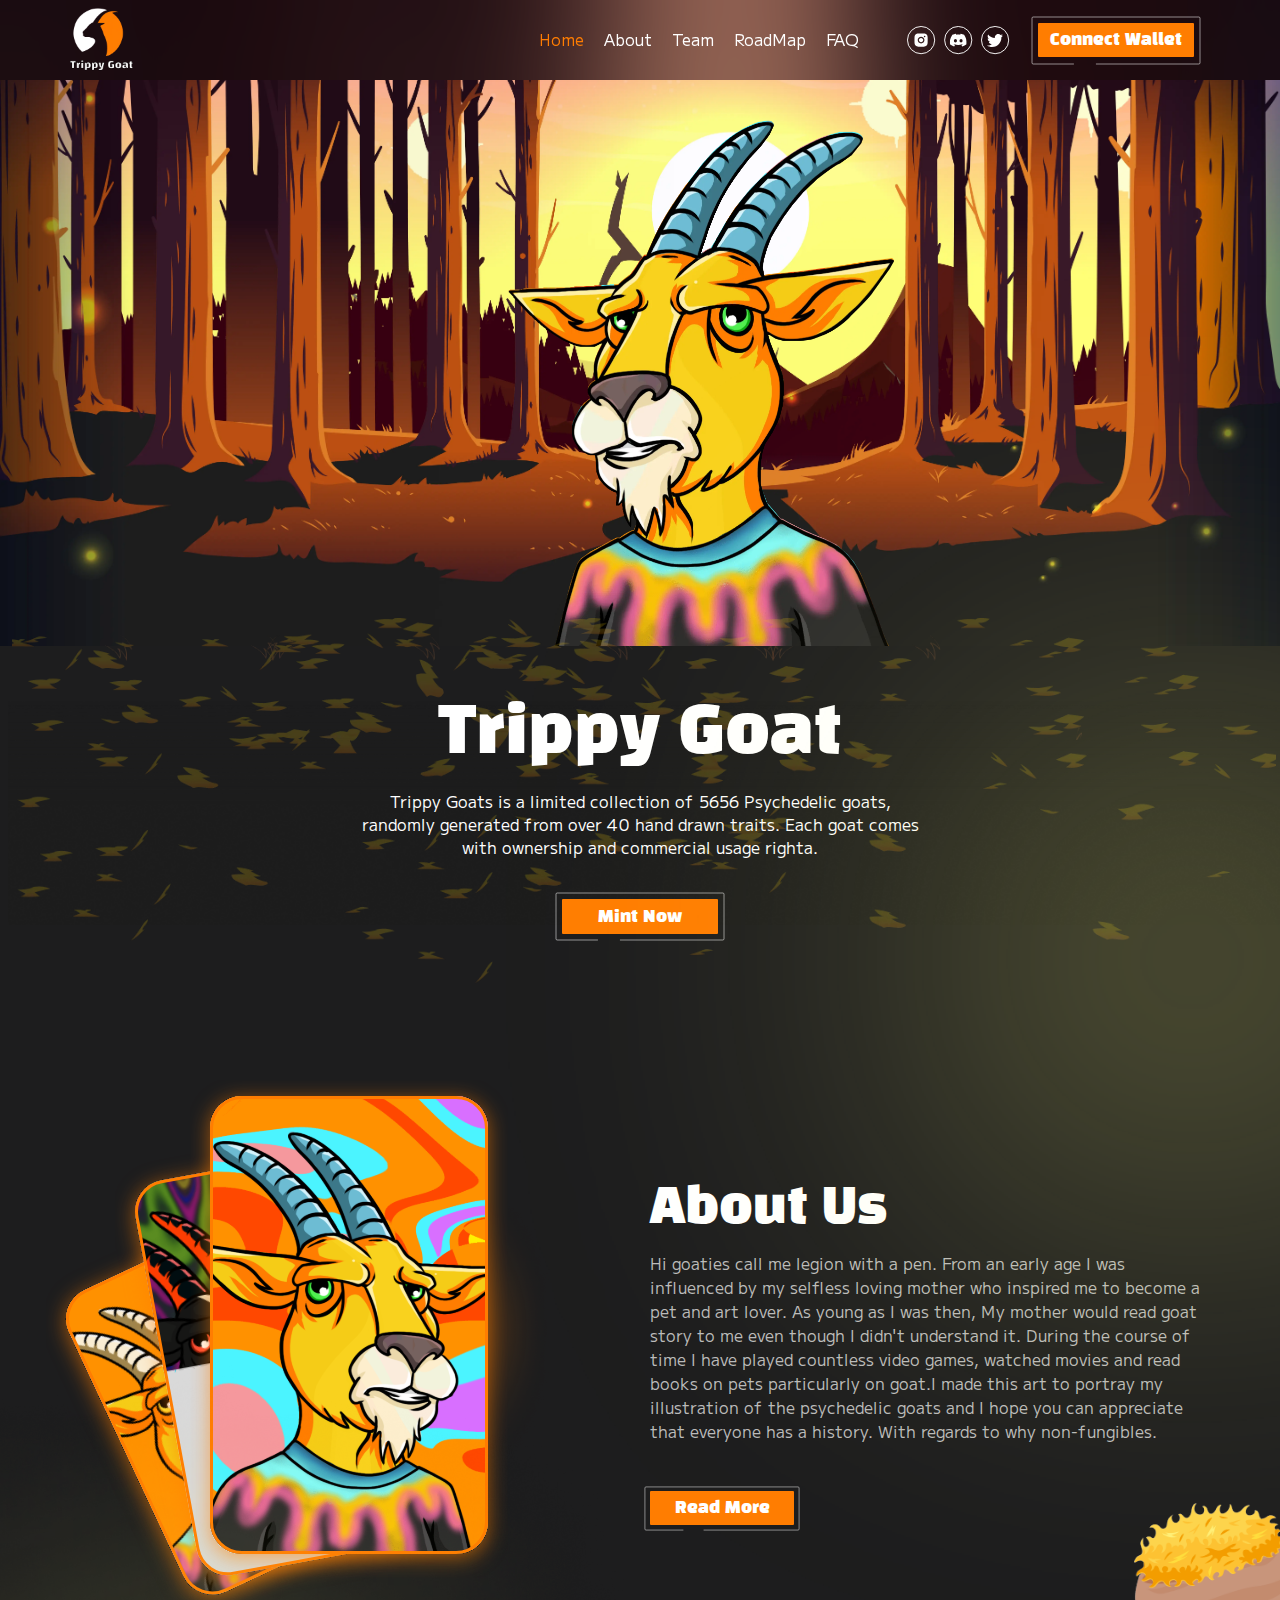
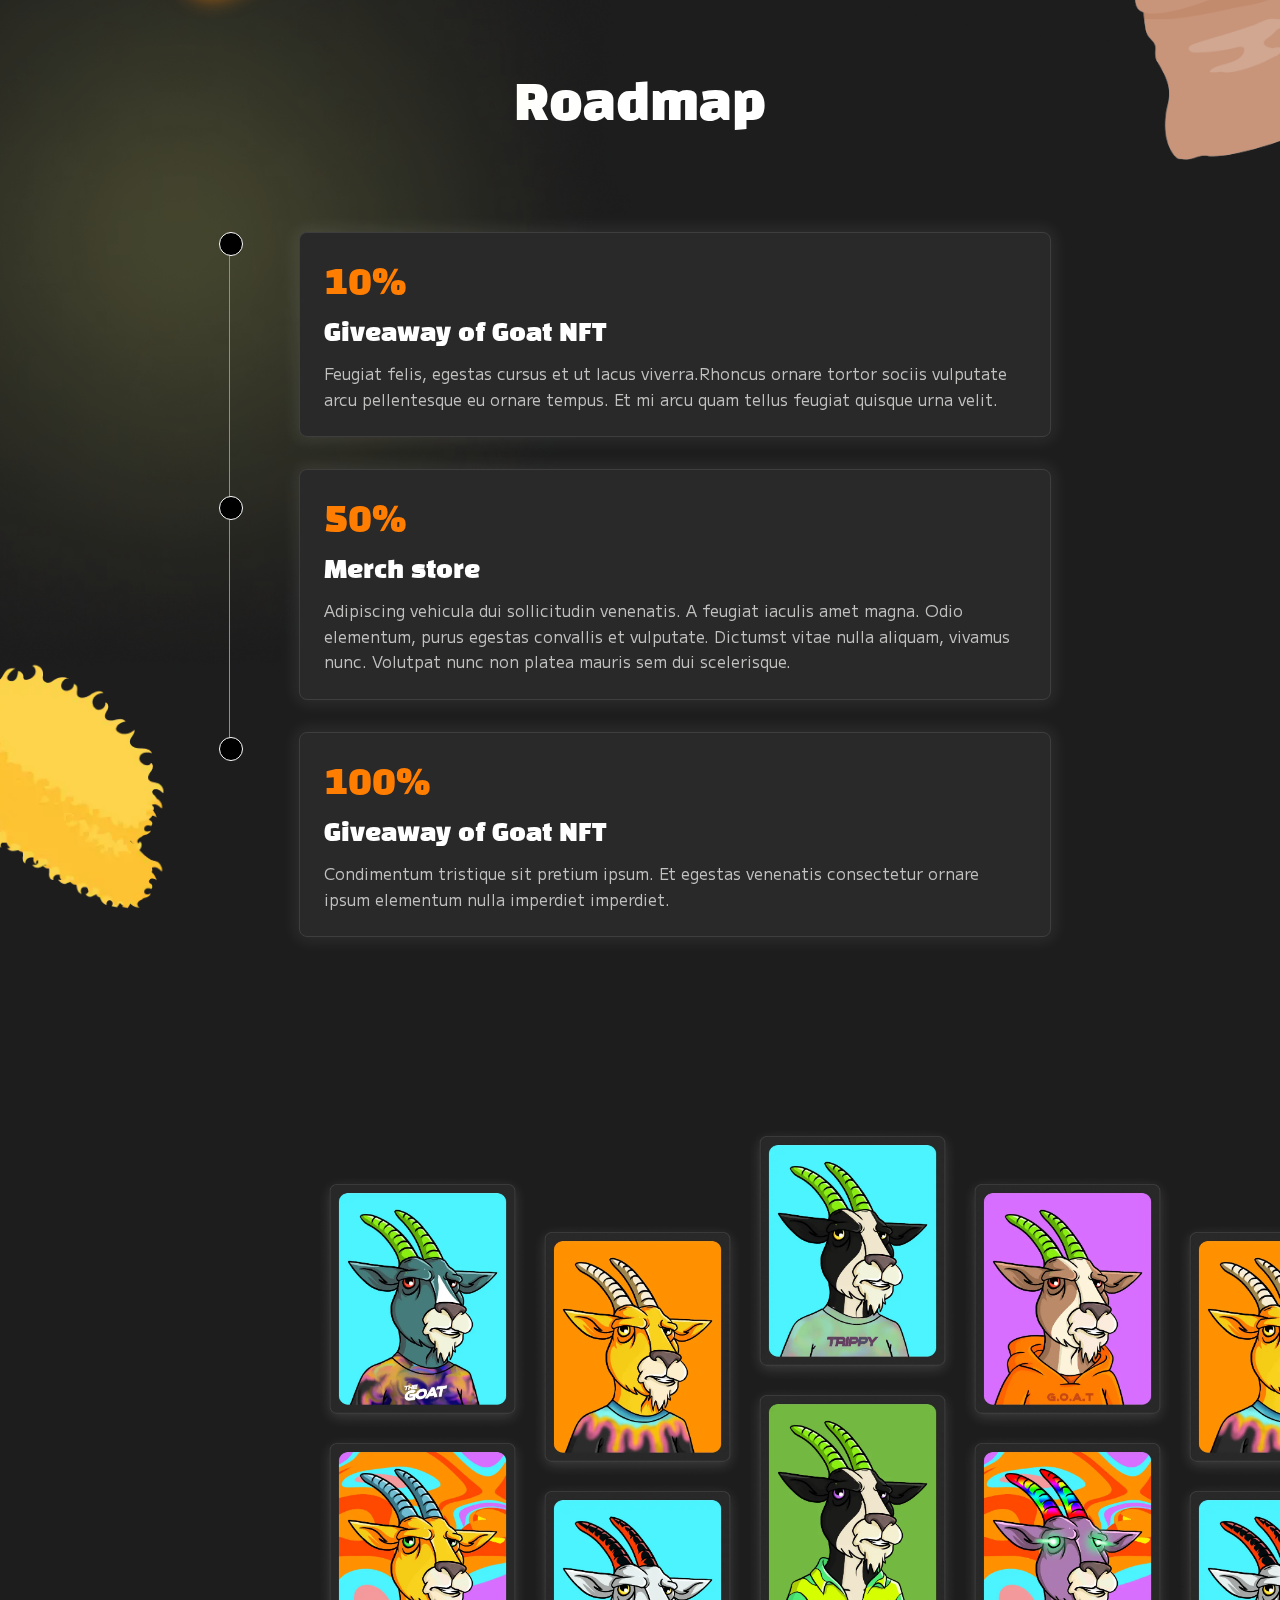
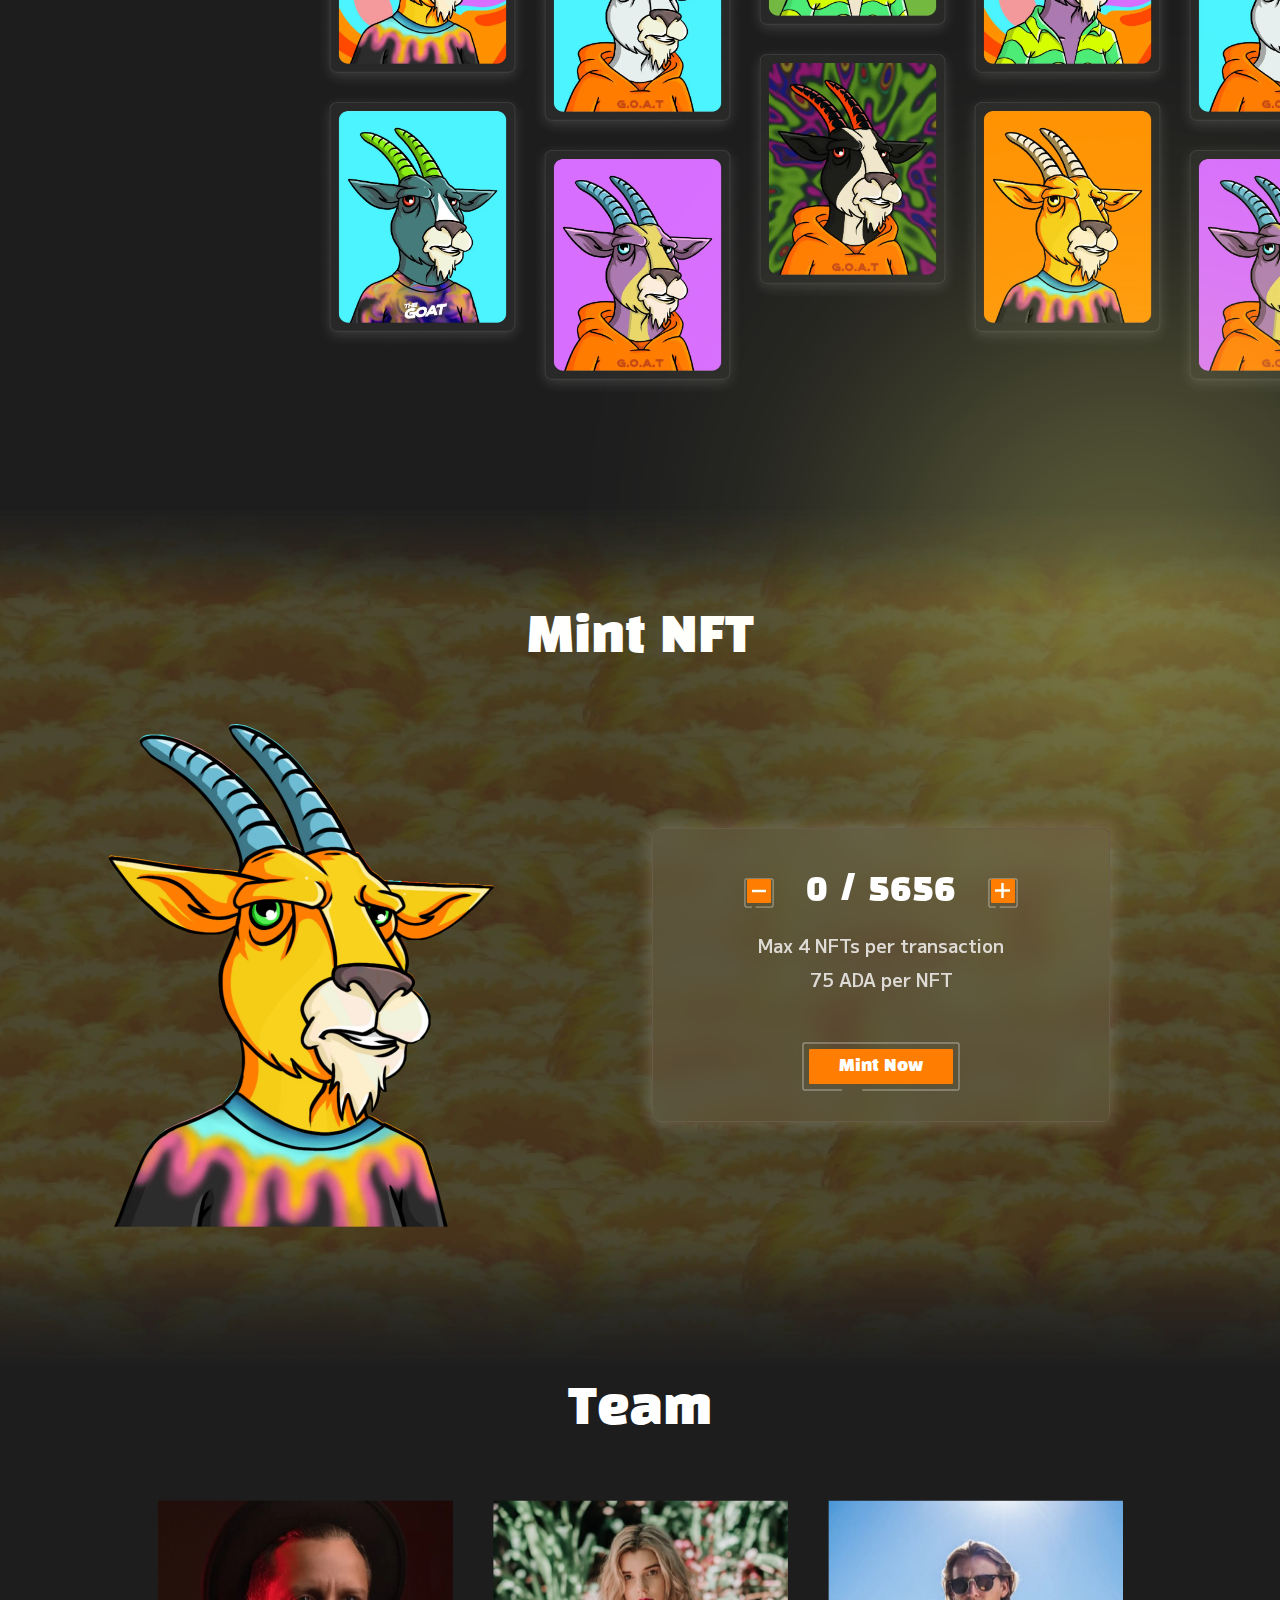
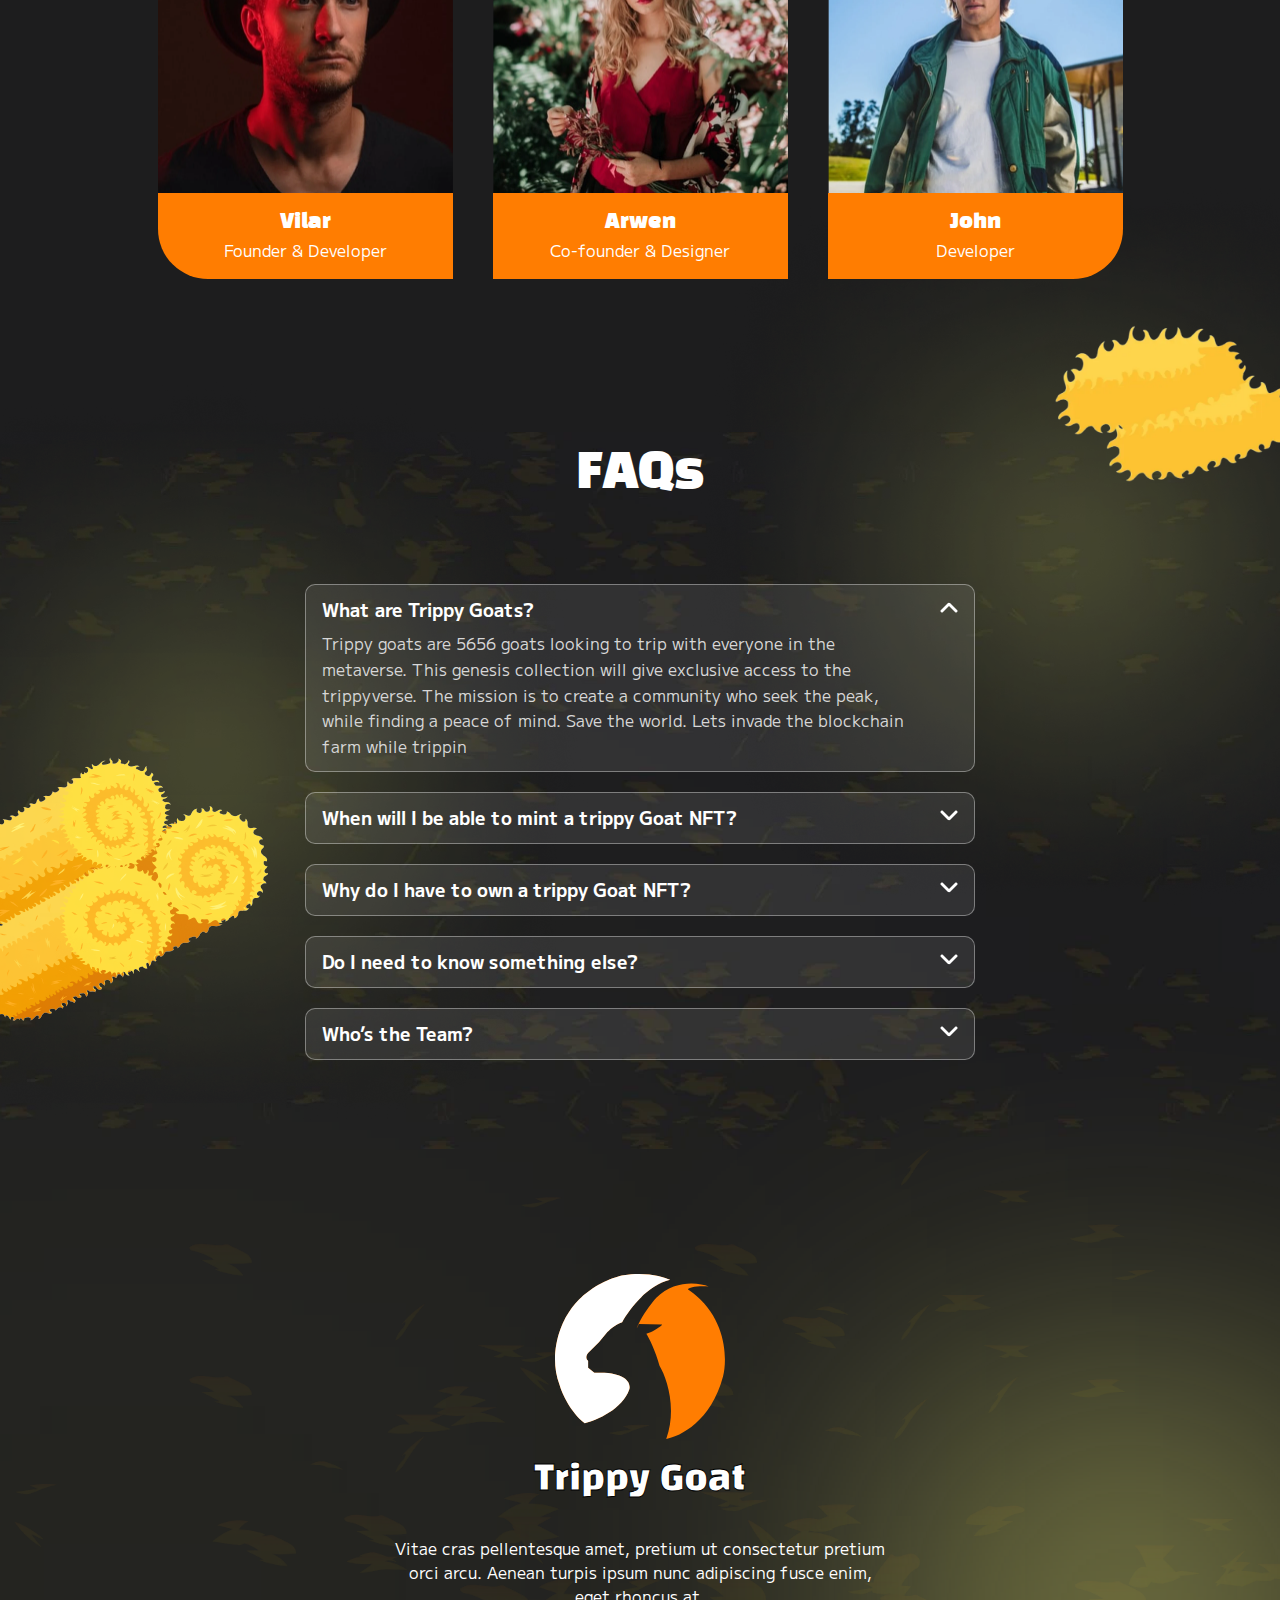
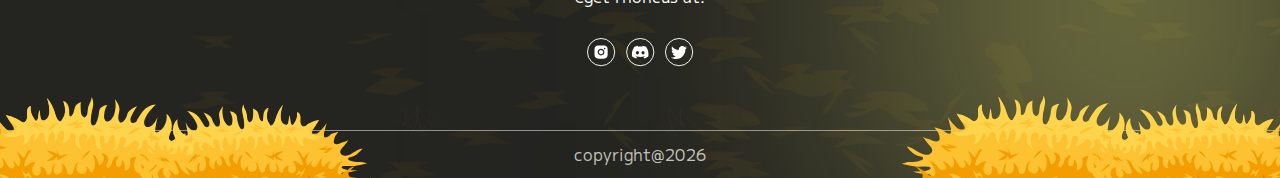
==== commit 35bc287e: "push" ====
--- a/index.html
+++ b/index.html
@@ -12,1499 +12,657 @@
   <link rel="stylesheet" href="./assets/css/root.css" />
   <link rel="stylesheet" href="./assets/css/style.css" />
 
-  <body class="body_color">
-    <div class="overflow-hidden">
-      <!-- ---------------------------------Header Section--------------------------------------------->
-      <header class="bg_header">
-        <!-- -----------------------------------nav----------------------------------->
-        <nav class="bg_nav w-100 py-2">
-          <div class="custom_container">
-            <div class="d-flex align-items-center justify-content-between">
-              <div class="d-flex flex-column align-items-center">
-                <img
-                  class="nav_logo cursor_pointer"
-                  src="./assets/images/webp/NavLogo.webp"
-                  alt="NavLogo"
-                />
-              </div>
-              <div
-                class="d-flex flex-column gap-2 nav_icon d-md-none"
-                onclick="shownav()"
-              >
-                <span></span>
-                <span></span>
-                <span></span>
-              </div>
-
-              <!-- -------------------------Desktop Nav------------------------ -->
-              <div class="d-md-flex align-items-center d-none">
-                <ul class="d-flex align-items-center navlinks_gap mb-0 ps-0">
-                  <li>
-                    <a
-                      class="ff_mplus text_orange fs_3xsm fw-normal transition_300"
-                      href=" https://www.instagram.com/"
-                      >Home</a
-                    >
-                  </li>
-                  <li>
-                    <a
-                      class="ff_mplus text-white fs_3xsm fw-normal transition_300"
-                      href="#about"
-                      >About</a
-                    >
-                  </li>
-                  <li>
-                    <a
-                      class="ff_mplus text-white fs_3xsm fw-normal transition_300"
-                      href="#team"
-                      >Team</a
-                    >
-                  </li>
-                  <li>
-                    <a
-                      class="ff_mplus text-white fs_3xsm fw-normal transition_300"
-                      href="#roadmap"
-                      >RoadMap</a
-                    >
-                  </li>
-                  <li>
-                    <a
-                      class="ff_mplus text-white fs_3xsm fw-normal transition_300"
-                      href="#faq"
-                      >FAQ
-                    </a>
-                  </li>
-                </ul>
-                <div class="d-flex align-items-center ms-lg-5 ms-4 me-4 pe-1">
-                  <a target="_blank" href=" https://www.instagram.com/"
-                    ><img
-                      class="icons_hover cursor_pointer transition_300"
-                      src="./assets/images/svg/InstagramIcon.svg"
-                      alt="InstagramIcon"
-                  /></a>
-                  <a target="_blank" href=" https://discord.com/"
-                    ><img
-                      class="icons_hover cursor_pointer transition_300 mx-2"
-                      src="./assets/images/svg/DiscordIcon.svg"
-                      alt="DiscordIcon"
-                    />
+<body class="body_color">
+  <div class="overflow-hidden">
+    <!----------------------------------Header Section--------------------------------------------->
+    <header class="bg_header">
+      <!-- -----------------------------------nav----------------------------------->
+      <nav class="bg_nav w-100 py-2">
+        <div class="custom_container">
+          <div class="d-flex align-items-center justify-content-between">
+            <div class="d-flex flex-column align-items-center">
+              <img class="nav_logo cursor_pointer" src="./assets/images/webp/NavLogo.webp" alt="NavLogo" />
+            </div>
+            <div class="d-flex flex-column gap-2 nav_icon d-md-none" onclick="shownav()">
+              <span></span>
+              <span></span>
+              <span></span>
+            </div>
+
+            <!-- -------------------------Desktop Nav------------------------ -->
+            <div class="d-md-flex align-items-center d-none">
+              <ul class="d-flex align-items-center navlinks_gap mb-0 ps-0">
+                <li>
+                  <a class="ff_mplus text_orange fs_3xsm fw-normal transition_300"
+                    href=" https://www.instagram.com/">Home</a>
+                </li>
+                <li>
+                  <a class="ff_mplus text-white fs_3xsm fw-normal transition_300" href="#about">About</a>
+                </li>
+                <li>
+                  <a class="ff_mplus text-white fs_3xsm fw-normal transition_300" href="#team">Team</a>
+                </li>
+                <li>
+                  <a class="ff_mplus text-white fs_3xsm fw-normal transition_300" href="#roadmap">RoadMap</a>
+                </li>
+                <li>
+                  <a class="ff_mplus text-white fs_3xsm fw-normal transition_300" href="#faq">FAQ
                   </a>
-                  <a target="_blank" href=" https://twitter.com/"
-                    ><img
-                      class="icons_hover cursor_pointer transition_300"
-                      src="./assets/images/svg/TwitterIcon.svg"
-                      alt="TwitterIcon"
-                    />
+                </li>
+              </ul>
+              <div class="d-flex align-items-center ms-lg-5 ms-4 me-4 pe-1">
+                <a target="_blank" href=" https://www.instagram.com/"><img
+                    class="icons_hover cursor_pointer transition_300" src="./assets/images/svg/InstagramIcon.svg"
+                    alt="InstagramIcon" /></a>
+                <a target="_blank" href=" https://discord.com/"><img
+                    class="icons_hover cursor_pointer transition_300 mx-2" src="./assets/images/svg/DiscordIcon.svg"
+                    alt="DiscordIcon" />
+                </a>
+                <a target="_blank" href=" https://twitter.com/"><img class="icons_hover cursor_pointer transition_300"
+                    src="./assets/images/svg/TwitterIcon.svg" alt="TwitterIcon" />
+                </a>
+              </div>
+              <div class="position-relative nav_btn me-3">
+                <img class="position-absolute nav_btn_border" src="./assets/images/svg/BtnBorder.svg" alt="BtnBorder" />
+                <button
+                  class="text-white position-relative z_10 transition_300 bg_orange nav_btn d-flex justify-content-center align-items-center border-none lh_150 ff_black_han_sans fw-normal">
+                  Connect Wallet
+                </button>
+              </div>
+            </div>
+            <!------------------------------Mobile Nav-------------------------->
+            <div
+              class="d-flex position-absolute start_100 transition_300 bottom-0 min-vh-100 w-100 bg-black gap-4 align-items-center justify-content-center z_10 flex-column d-md-none"
+              id="mobilenav">
+              <div class="cross_icon position-absolute top-0 end-0 mt-3 z-3" onclick="hidenav()"></div>
+              <ul class="d-flex align-items-center transition_300 flex-column justify-content-center gap-4 mb-0 ps-0">
+                <li>
+                  <a onclick="hidenav()" class="ff_mplus text_orange fs_20 fw-normal transition_300"
+                    href="#home">Home</a>
+                </li>
+                <li>
+                  <a onclick="hidenav()" class="ff_mplus text-white fs_20 fw-normal transition_300"
+                    href="#about">About</a>
+                </li>
+                <li>
+                  <a onclick="hidenav()" class="ff_mplus text-white fs_20 fw-normal transition_300"
+                    href="#team">Team</a>
+                </li>
+                <li>
+                  <a onclick="hidenav()" class="ff_mplus text-white fs_20 fw-normal transition_300"
+                    href="#roadmap">RoadMap</a>
+                </li>
+                <li>
+                  <a onclick="hidenav()" class="ff_mplus text-white fs_20 fw-normal transition_300" href="#faq">FAQ
                   </a>
+                </li>
+              </ul>
+              <div class="d-flex align-items-center">
+                <a target="_blank" onclick="hidenav()" href=" https://www.instagram.com/"><img
+                    class="icons_hover cursor_pointer transition_300" src="./assets/images/svg/InstagramIcon.svg"
+                    alt="InstagramIcon" /></a>
+                <a target="_blank" onclick="hidenav()" href=" https://discord.com/"><img
+                    class="icons_hover cursor_pointer transition_300 mx-2" src="./assets/images/svg/DiscordIcon.svg"
+                    alt="DiscordIcon" /></a>
+                <a target="_blank" onclick="hidenav()" href=" https://twitter.com/"><img
+                    class="icons_hover cursor_pointer transition_300" src="./assets/images/svg/TwitterIcon.svg"
+                    alt="TwitterIcon" /></a>
+              </div>
+              <div class="position-relative nav_btn">
+                <img class="position-absolute nav_btn_border" src="./assets/images/svg/BtnBorder.svg" alt="border" />
+                <button
+                  class="text-white position-relative z-10 transition_300 bg_orange nav_btn d-flex justify-content-center align-items-center border-none lh_150 ff_black_han_sans fw-normal">
+                  Connect Wallet
+                </button>
+              </div>
+            </div>
+          </div>
+        </div>
+      </nav>
+      <!-------------------------------------main-------------------------------- -->
+      <main class="d-flex pt-4 mt-3 justify-content-center main">
+        <img data-aos="fade-up" data-aos-duration="1500" class="header_goat" src="./assets/images/webp/HeaderGoat.webp"
+          alt="Goat" />
+      </main>
+    </header>
+    <!------------------------------------Trippy Goat--------------------------------------------- -->
+    <section class="header_bottom position-relative z-0 px-2">
+      <img class="position-absolute header_bottom_layer z-3 w-100" src="./assets/images/webp/HeaderBottomLayer.webp"
+        alt="black layer" />
+      <div class="position-relative z-3 px-1">
+        <img class="position-absolute w-100 leaves_bg z-3 leaves_bg_h lh_125"
+          src="./assets/images/webp/LeavesBackground.webp" alt="leaves" />
+        <div class="d-flex flex-column align-items-center z_10 justify-content-center">
+          <h1 class="fs_3xl text-center mb-0 position-relative z-3 text-white ff_black_han_sans lh_125 mt-5"
+            data-aos="fade-down" data-aos-duration="1500">
+            Trippy Goat
+          </h1>
+          <p class="trippy_goat_pera mb-0 text-white position-relative z-3 text-center pt-sm-3 pb-sm-4 py-2 lh_144 mx-auto ff_mplus"
+            data-aos="fade-down" data-aos-duration="1500">
+            Trippy Goats is a limited collection of 5656 Psychedelic goats,
+            randomly generated from over 40 hand drawn traits. Each goat comes
+            with ownership and commercial usage righta.
+          </p>
+          <div class="position-relative z_10 nav_btn mt-3" data-aos="fade-down" data-aos-duration="1500">
+            <img class="position-absolute nav_btn_border" src="./assets/images/svg/BtnBorder.svg" alt="" />
+            <button width="160"
+              class="text-white position-relative transition_300 bg_orange nav_btn d-flex justify-content-center align-items-center border-none lh_150 ff_black_han_sans fw-normal">
+              Mint Now
+            </button>
+          </div>
+        </div>
+      </div>
+    </section>
+    <!-------------------------------------About Us------------------------------------------------ -->
+    <section id="about" class="about_us_p position-relative">
+      <span class="about_right_ellipse d-sm-flex d-none position-absolute d-flex"></span>
+      <div class="custom_container">
+        <div class="d-flex min_h_515 flex-column ps-lg-5 pt-5 flex-lg-row align-items-center justify-content-between">
+          <!-- ------------------------stack cards------------------- -->
+
+          <div class="position-relative min_h_400 translate-middle-x mt-5 pt-5 mt-lg-0 ms-lg-5 ps-lg-5"
+            data-aos="zoom-in" data-aos-duration="1500">
+            <img class="center z-0 about_card_ellipse position-absolute" src="./assets/images/png/OrangeEllipse.png"
+              alt="ellipse" />
+            <img class="center z-1 position-absolute orange_goat" src="./assets/images/svg/OrangeBgGoat.svg"
+              alt="OrangeBgGoat" />
+            <img class="z-2 black_goat center position-absolute" src="./assets/images/svg/BlackGoat.svg"
+              alt="BlackGoat" />
+            <img class="center yellow_goat z-3 position-absolute" src="./assets/images/svg/YellowGoat.svg"
+              alt="YellowGoat" />
+          </div>
+
+          <!-- ---------------------------subheading pera---------------------------------------- -->
+          <div class="d-flex flex-column align-items-center align-items-lg-start mt-sm-5 mt-3 lg:mt-0"
+            data-aos="fade-left" data-aos-duration="1500">
+            <h2 class="fs_2xl ff_black_han_sans mb-0 text-lg-start text-center text-white">
+              About Us
+            </h2>
+            <p class="ff_mplus about_pera pb-lg-4 pb-3 fs_3xsm mb-3 mt-1 pt-2 text-lg-start text-center">
+              Hi goaties call me legion with a pen. From an early age I was
+              influenced by my selfless loving mother who inspired me to
+              become a pet and art lover. As young as I was then, My mother
+              would read goat story to me even though I didn't understand it.
+              During the course of time I have played countless video games,
+              watched movies and read books on pets particularly on goat.I
+              made this art to portray my illustration of the psychedelic
+              goats and I hope you can appreciate that everyone has a history.
+              With regards to why non-fungibles.
+            </p>
+            <div class="position-relative read_btn mt-2">
+              <img class="position-absolute w_156 read_btn_border readbtn_width" src="./assets/images/svg/BtnBorder.svg"
+                alt="btnborder" />
+              <button
+                class="text-white read_btn position-relative z-3 transition_300 bg_orange d-flex justify-content-center align-items-center border-none lh_150 ff_black_han_sans fw-normal">
+                Read More
+              </button>
+            </div>
+          </div>
+        </div>
+      </div>
+    </section>
+    <!------------------------------------------- Roadmap -------------------------------------------------------------->
+    <section id="roadmap" class="bg_black roadmap_sec_p position-relative">
+      <img class="roadmap_right_ellipse position-absolute" src="./assets/images/webp/RoadmapRightEllipse.webp"
+        alt="RoadmapRightEllipse" />
+      <img class="roadmap_right_vector position-absolute" src="./assets/images/png/RoadmapRightVector.png"
+        alt="RoadmapRightEllipse" />
+      <img class="roadmap_left_vector position-absolute" src="./assets/images/webp/RoadmapLeftVector.webp"
+        alt="RoadmapRightEllipse" />
+
+      <div class="custom_container">
+        <h2 class="ff_black_han_sans text-center lh_125 fs_2xl text-white mb-0 md-sm-4 mb-lg-5">
+          Roadmap
+        </h2>
+        <div class="pt-md-5 pt-4 d-flex align-items-center justify-content-center">
+          <div class="d-flex position-relative">
+            <div class="timeline">
+              <div class="timeline_dot position-absolute dot1 top-0 start-0" data-aos="zoom-in"
+                data-aos-duration="1500"></div>
+              <div class="timeline_dot position-absolute dot2 top-50 start-0" data-aos="zoom-in"
+                data-aos-duration="1500"></div>
+              <div class="timeline_dot position-absolute dot3 bottom-0 start-0" data-aos="zoom-in"
+                data-aos-duration="1500"></div>
+            </div>
+
+            <div class="flex flex-column">
+              <!-------------------------------- Percentage card {10%} ---------------------------------------->
+              <div class="percentage_card" data-aos="fade-left" data-aos-duration="1500">
+                <h3 class="ff_black_han_sans fs_xl mb-0 text_orange lh_125">
+                  10%
+                </h3>
+                <p class="ff_black_han_sans fs_sm mb-0 text-white lh_125 pt-2 mt-1">
+                  Giveaway of Goat NFT
+                </p>
+                <p class="text_grey lh_160 ff_mplus mb-0 fw-normal pt-2 mt-1 pe-1">
+                  Feugiat felis, egestas cursus et ut lacus viverra.Rhoncus
+                  ornare tortor sociis vulputate arcu pellentesque eu ornare
+                  tempus. Et mi arcu quam tellus feugiat quisque urna velit.
+                </p>
+              </div>
+              <!-------------------------------- Percentage card {50%} ---------------------------------------->
+              <div class="percentage_card percentage_card_m" data-aos="fade-left" data-aos-duration="1700">
+                <h3 class="ff_black_han_sans fs_xl mb-0 text_orange lh_125">
+                  50%
+                </h3>
+                <p class="ff_black_han_sans fs_sm mb-0 text-white lh_125 pt-2 mt-1">
+                  Merch store
+                </p>
+                <p class="text_grey lh_160 ff_mplus mb-0 fw-normal pt-2 mt-1">
+                  Adipiscing vehicula dui sollicitudin venenatis. A feugiat
+                  iaculis amet magna. Odio elementum, purus egestas convallis
+                  et vulputate. Dictumst vitae nulla aliquam, vivamus nunc.
+                  Volutpat nunc non platea mauris sem dui scelerisque.
+                </p>
+              </div>
+              <!-------------------------------- Percentage card {100%} ---------------------------------------->
+              <div class="percentage_card percentage_card_m" data-aos="fade-left" data-aos-duration="1900">
+                <h3 class="ff_black_han_sans fs_xl mb-0 text_orange lh_125">
+                  100%
+                </h3>
+                <p class="ff_black_han_sans fs_sm mb-0 text-white lh_125 pt-2 mt-1">
+                  Giveaway of Goat NFT
+                </p>
+                <p class="text_grey lh_160 ff_mplus mb-0 fw-normal pt-2 mt-1">
+                  Condimentum tristique sit pretium ipsum. Et egestas
+                  venenatis consectetur ornare ipsum elementum nulla imperdiet
+                  imperdiet.
+                </p>
+              </div>
+            </div>
+
+          </div>
+        </div>
+      </div>
+    </section>
+    <!-- ---------------------------------------------- Goat Images Slider------------------------------------------------ -->
+    <section class="py-5 mt-lg-4 mb-lg-5">
+      <div class="custom_container py-2">
+        <div class="slider position-relative mw_1440">
+          <div class="d-flex slide_track justify-content-center overflow-y-hidden">
+            <div class="d-flex flex-column mt-5" data-aos="zoom-in" data-aos-duration="1500">
+              <img class="goat_slider_img scale_hover transition_300" src="./assets/images/webp/GreyGoat.webp"
+                alt="GreyGoat" />
+              <img class="goat_slider_img scale_hover transition_300" src="./assets/images/webp/YellowGoatLinearBg.webp"
+                alt="YellowGoatLinearBg" />
+              <img class="goat_slider_img scale_hover transition_300" src="./assets/images/webp/GreyGoat.webp"
+                alt="GreyGoat" />
+            </div>
+            <div class="d-flex flex-column mt-5 pt-5" data-aos="zoom-in" data-aos-duration="1500">
+              <img class="goat_slider_img scale_hover transition_300" src="./assets/images/webp/YellowGoatOrangeBg.webp"
+                alt="YellowGoatOrangeBg" />
+              <img class="goat_slider_img scale_hover transition_300" src="./assets/images/webp/WhiteGoatCyanBg.webp"
+                alt="WhiteGoatCyanBg" />
+              <img class="goat_slider_img scale_hover transition_300" src="./assets/images/webp/PurpleGoatPurpleBg.webp"
+                alt="PurpleGoatPurpleBg" />
+            </div>
+            <div class="d-flex flex-column mb-5 pb-2" data-aos="zoom-in" data-aos-duration="1500">
+              <img class="goat_slider_img scale_hover transition_300" src="./assets/images/webp/BlackGoatCyanBg.webp"
+                alt="BlackGoatCyanBg" />
+              <img class="goat_slider_img scale_hover transition_300" src="./assets/images/webp/BlackGoatGreenBg.webp"
+                alt="BlackGoatGreenBg" />
+              <img class="goat_slider_img mb-5 scale_hover transition_300"
+                src="./assets/images/webp/BlackGoatPurpleBg.webp" alt="BlackGoatPurpleBg" />
+            </div>
+            <div class="d-flex flex-column mt-5" data-aos="zoom-in" data-aos-duration="1500">
+              <img class="goat_slider_img scale_hover transition_300" src="./assets/images/webp/BrownGoatPurpleBg.webp"
+                alt="BrownGoatPurpleBg" />
+              <img class="goat_slider_img scale_hover transition_300"
+                src="./assets/images/webp/GreenEyesPurpleGoat.webp" alt="goat-img" />
+              <img class="goat_slider_img scale_hover transition_300" src="./assets/images/webp/YellowGoatOrangeBg.webp"
+                alt="YellowGoatOrangeBg" />
+            </div>
+            <div class="d-flex flex-column mt-5 pt-5" data-aos="zoom-in" data-aos-duration="1500">
+              <img class="goat_slider_img scale_hover transition_300" src="./assets/images/webp/YellowGoatOrangeBg.webp"
+                alt="YellowGoatOrangeBg" />
+              <img class="goat_slider_img scale_hover transition_300" src="./assets/images/webp/WhiteGoatCyanBg.webp"
+                alt="WhiteGoatCyanBg" />
+              <img class="goat_slider_img scale_hover transition_300" src="./assets/images/webp/PurpleGoatPurpleBg.webp"
+                alt="PurpleGoatPurpleBg" />
+            </div>
+            <div class="d-flex flex-column mt-5" data-aos="zoom-in" data-aos-duration="1500">
+              <img class="goat_slider_img scale_hover transition_300" src="./assets/images/webp/GreyGoat.webp"
+                alt="GreyGoat" />
+              <img class="goat_slider_img scale_hover transition_300" src="./assets/images/webp/YellowGoatLinearBg.webp"
+                alt="YellowGoatLinearBg" />
+              <img class="goat_slider_img scale_hover transition_300" src="./assets/images/webp/GreyGoat.webp"
+                alt="GreyGoat" />
+            </div>
+            <div class="d-flex flex-column mb-5 pb-2" data-aos="zoom-in" data-aos-duration="1500">
+              <img class="goat_slider_img scale_hover transition_300" src="./assets/images/webp/BlackGoatCyanBg.webp"
+                alt="BlackGoatCyanBg" />
+              <img class="goat_slider_img scale_hover transition_300" src="./assets/images/webp/BlackGoatGreenBg.webp"
+                alt="BlackGoatGreenBg" />
+              <img class="goat_slider_img mb-5 scale_hover transition_300"
+                src="./assets/images/webp/BlackGoatPurpleBg.webp" alt="BlackGoatPurpleBg" />
+            </div>
+            <div class="d-flex flex-column mt-5" data-aos="zoom-in" data-aos-duration="1500">
+              <img class="goat_slider_img scale_hover transition_300" src="./assets/images/webp/GreyGoat.webp"
+                alt="GreyGoat" />
+              <img class="goat_slider_img scale_hover transition_300" src="./assets/images/webp/YellowGoatLinearBg.webp"
+                alt="YellowGoatLinearBg" />
+              <img class="goat_slider_img scale_hover transition_300" src="./assets/images/webp/GreyGoat.webp"
+                alt="GreyGoat" />
+            </div>
+            <div class="d-flex flex-column mt-5 pt-5" data-aos="zoom-in" data-aos-duration="1500">
+              <img class="goat_slider_img scale_hover transition_300" src="./assets/images/webp/YellowGoatOrangeBg.webp"
+                alt="YellowGoatOrangeBg" />
+              <img class="goat_slider_img scale_hover transition_300" src="./assets/images/webp/WhiteGoatCyanBg.webp"
+                alt="WhiteGoatCyanBg" />
+              <img class="goat_slider_img scale_hover transition_300" src="./assets/images/webp/PurpleGoatPurpleBg.webp"
+                alt="PurpleGoatPurpleBg" />
+            </div>
+            <div class="d-flex flex-column mb-5 pb-2" data-aos="zoom-in" data-aos-duration="1500">
+              <img class="goat_slider_img scale_hover transition_300" src="./assets/images/webp/BlackGoatCyanBg.webp"
+                alt="BlackGoatCyanBg" />
+              <img class="goat_slider_img scale_hover transition_300" src="./assets/images/webp/BlackGoatGreenBg.webp"
+                alt="BlackGoatGreenBg" />
+              <img class="goat_slider_img mb-5 scale_hover transition_300"
+                src="./assets/images/webp/BlackGoatPurpleBg.webp" alt="BlackGoatPurpleBg" />
+            </div>
+            <div class="d-flex flex-column mt-5" data-aos="zoom-in" data-aos-duration="1500">
+              <img class="goat_slider_img scale_hover transition_300" src="./assets/images/webp/BrownGoatPurpleBg.webp"
+                alt="BrownGoatPurpleBg" />
+              <img class="goat_slider_img scale_hover transition_300"
+                src="./assets/images/webp/GreenEyesPurpleGoat.webp" alt="goat-img" />
+              <img class="goat_slider_img scale_hover transition_300" src="./assets/images/webp/YellowGoatOrangeBg.webp"
+                alt="YellowGoatOrangeBg" />
+            </div>
+            <div class="d-flex flex-column mt-5 pt-5" data-aos="zoom-in" data-aos-duration="1500">
+              <img class="goat_slider_img scale_hover transition_300" src="./assets/images/webp/YellowGoatOrangeBg.webp"
+                alt="YellowGoatOrangeBg" />
+              <img class="goat_slider_img scale_hover transition_300" src="./assets/images/webp/WhiteGoatCyanBg.webp"
+                alt="WhiteGoatCyanBg" />
+              <img class="goat_slider_img scale_hover transition_300" src="./assets/images/webp/PurpleGoatPurpleBg.webp"
+                alt="PurpleGoatPurpleBg" />
+            </div>
+            <div class="d-flex flex-column mt-5" data-aos="zoom-in" data-aos-duration="1500">
+              <img class="goat_slider_img scale_hover transition_300" src="./assets/images/webp/GreyGoat.webp"
+                alt="GreyGoat" />
+              <img class="goat_slider_img scale_hover transition_300" src="./assets/images/webp/YellowGoatLinearBg.webp"
+                alt="YellowGoatLinearBg" />
+              <img class="goat_slider_img scale_hover transition_300" src="./assets/images/webp/GreyGoat.webp"
+                alt="GreyGoat" />
+            </div>
+            <div class="d-flex flex-column mb-5 pb-2" data-aos="zoom-in" data-aos-duration="1500">
+              <img class="goat_slider_img scale_hover transition_300" src="./assets/images/webp/BlackGoatCyanBg.webp"
+                alt="BlackGoatCyanBg" />
+              <img class="goat_slider_img scale_hover transition_300" src="./assets/images/webp/BlackGoatGreenBg.webp"
+                alt="BlackGoatGreenBg" />
+              <img class="goat_slider_img mb-5 scale_hover transition_300"
+                src="./assets/images/webp/BlackGoatPurpleBg.webp" alt="BlackGoatPurpleBg" />
+            </div>
+          </div>
+        </div>
+      </div>
+    </section>
+    <!------------------------------------------------- Mint NFT Section---------------------------------------------------->
+    <section class="position-relative">
+      <span class="nft_right_ellipse d-flex position-absolute"></span>
+      <div class="nft_bg mint_now_section">
+        <div class="custom_container">
+          <h2 class="ff_black_han_sans fs_2xl mb-0 pb-2 text-white text-center fw-normal lh_125">
+            Mint NFT
+          </h2>
+          <div class="row gap-4 gap-md-0 justify-content-between align-items-center mt-5">
+            <!---------------- img ----------------->
+            <div class="col-md-5 d-flex align-items-center justify-content-center">
+              <img class="nft_goat_img w-100" data-aos="zoom-in" data-aos-duration="1500"
+                src="./assets/images/webp/NftGoat.webp" alt="NftGoat" />
+            </div>
+
+            <!----------------------------- counter box ---------------------------->
+            <div class="col-md-6 d-flex align-items-center justify-content-center justify-content-lg-start"
+              data-aos="fade-left" data-aos-duration="1500">
+              <div class="counterbox w-100">
+                <!----------------------- counter  -------------------------------->
+                <div class="counter d-flex align-items-center justify-content-center counter_gap mb-3">
+                  <span class="position-relative">
+                    <img class="counterbtn z-1 position-relative" id="decrementBtn"
+                      src="./assets/images/webp/DecrementBtn.webp" alt="DecrementBtn" />
+                    <img class="position-absolute counter_border z-0" src="./assets/images/svg/CounterBtnBorder.svg"
+                      alt="border-img" />
+                  </span>
+
+                  <span id="count" class="text-white ff_black_han_sans fs_lg lh_125 fw-normal">0 /
+                    5656</span>
+                  <span class="position-relative">
+                    <img class="counterbtn z-1 position-relative" id="incrementBtn"
+                      src="./assets/images/webp/IncrementBtn.webp" alt="IncrementBtn" />
+                    <img class="position-absolute counter_border z-0" src="./assets/images/svg/CounterBtnBorder.svg"
+                      alt="border-img" />
+                  </span>
                 </div>
-                <div class="position-relative nav_btn me-3">
-                  <img
-                    class="position-absolute nav_btn_border"
-                    src="./assets/images/svg/BtnBorder.svg"
-                    alt="BtnBorder"
-                  />
-                  <button
-                    class="text-white position-relative z_10 transition_300 bg_orange nav_btn d-flex justify-content-center align-items-center border-none lh_150 ff_black_han_sans fw-normal"
-                  >
-                    Connect Wallet
+
+                <p class="text_white fs_2xsm ff_mplus lh_144 mb-2 text-center fw-semibold pt-1">
+                  Max 4 NFTs per transaction
+                </p>
+                <p class="text_white fs_2xsm ff_mplus lh_144 pb-5 mb-0 text-center fw-semibold">
+                  75 ADA per NFT
+                </p>
+
+                <div class="d-flex align-items-center justify-content-center position-relative mt-2">
+                  <img class="position-absolute" src="./assets/images/svg/MintNowBorder.svg" alt="MintNowBorder" />
+                  <button class="ff_black_han_sans fs_3xsm lh_150 mint_now_btn transition_300 text-white z-3">
+                    Mint Now
                   </button>
                 </div>
               </div>
-              <!------------------------------Mobile Nav-------------------------->
-              <div
-                class="d-flex position-absolute start_100 transition_300 bottom-0 min-vh-100 w-100 bg-black gap-4 align-items-center justify-content-center z_10 flex-column d-md-none"
-                id="mobilenav"
-              >
-                <div
-                  class="cross_icon position-absolute top-0 end-0 mt-3 z-3"
-                  onclick="hidenav()"
-                ></div>
-                <ul
-                  class="d-flex align-items-center transition_300 flex-column justify-content-center gap-4 mb-0 ps-0"
-                >
-                  <li>
-                    <a
-                      onclick="hidenav()"
-                      class="ff_mplus text_orange fs_20 fw-normal transition_300"
-                      href="#home"
-                      >Home</a
-                    >
-                  </li>
-                  <li>
-                    <a
-                      onclick="hidenav()"
-                      class="ff_mplus text-white fs_20 fw-normal transition_300"
-                      href="#about"
-                      >About</a
-                    >
-                  </li>
-                  <li>
-                    <a
-                      onclick="hidenav()"
-                      class="ff_mplus text-white fs_20 fw-normal transition_300"
-                      href="#team"
-                      >Team</a
-                    >
-                  </li>
-                  <li>
-                    <a
-                      onclick="hidenav()"
-                      class="ff_mplus text-white fs_20 fw-normal transition_300"
-                      href="#roadmap"
-                      >RoadMap</a
-                    >
-                  </li>
-                  <li>
-                    <a
-                      onclick="hidenav()"
-                      class="ff_mplus text-white fs_20 fw-normal transition_300"
-                      href="#faq"
-                      >FAQ
-                    </a>
-                  </li>
-                </ul>
-                <div class="d-flex align-items-center">
-                  <a
-                    target="_blank"
-                    onclick="hidenav()"
-                    href=" https://www.instagram.com/"
-                    ><img
-                      class="icons_hover cursor_pointer transition_300"
-                      src="./assets/images/svg/InstagramIcon.svg"
-                      alt="InstagramIcon"
-                  /></a>
-                  <a
-                    target="_blank"
-                    onclick="hidenav()"
-                    href=" https://discord.com/"
-                    ><img
-                      class="icons_hover cursor_pointer transition_300 mx-2"
-                      src="./assets/images/svg/DiscordIcon.svg"
-                      alt="DiscordIcon"
-                  /></a>
-                  <a
-                    target="_blank"
-                    onclick="hidenav()"
-                    href=" https://twitter.com/"
-                    ><img
-                      class="icons_hover cursor_pointer transition_300"
-                      src="./assets/images/svg/TwitterIcon.svg"
-                      alt="TwitterIcon"
-                  /></a>
-                </div>
-                <div class="position-relative nav_btn">
-                  <img
-                    class="position-absolute nav_btn_border"
-                    src="./assets/images/svg/BtnBorder.svg"
-                    alt="border"
-                  />
-                  <button
-                    class="text-white position-relative z-10 transition_300 bg_orange nav_btn d-flex justify-content-center align-items-center border-none lh_150 ff_black_han_sans fw-normal"
-                  >
-                    Connect Wallet
-                  </button>
-                </div>
-              </div>
-            </div>
-          </div>
-        </nav>
-        <!-------------------------------------main-------------------------------- -->
-        <main class="d-flex pt-4 mt-3 justify-content-center main">
-          <img
-            data-aos="fade-up"
-            data-aos-duration="1500"
-            class="header_goat"
-            src="./assets/images/webp/HeaderGoat.webp"
-            alt="Goat"
-          />
-        </main>
-      </header>
-      <!------------------------------------Trippy Goat--------------------------------------------- -->
-      <section class="header_bottom position-relative z-0 px-2">
-        <img
-          class="position-absolute header_bottom_layer z-3 w-100"
-          src="./assets/images/webp/HeaderBottomLayer.webp"
-          alt="black layer"
-        />
-        <div class="position-relative z-3 px-1">
-          <img
-            class="position-absolute w-100 leaves_bg z-3 leaves_bg_h lh_125"
-            src="./assets/images/webp/LeavesBackground.webp"
-            alt="leaves"
-          />
-          <div
-            class="d-flex flex-column align-items-center z_10 justify-content-center"
-          >
-            <h1
-              class="fs_3xl text-center mb-0 position-relative z-3 text-white ff_black_han_sans lh_125 mt-5"
-              data-aos="fade-down"
-              data-aos-duration="1500"
-            >
-              Trippy Goat
-            </h1>
-            <p
-              class="trippy_goat_pera mb-0 text-white position-relative z-3 text-center pt-sm-3 pb-sm-4 py-2 lh_144 mx-auto ff_mplus"
-              data-aos="fade-down"
-              data-aos-duration="1500"
-            >
-              Trippy Goats is a limited collection of 5656 Psychedelic goats,
-              randomly generated from over 40 hand drawn traits. Each goat comes
-              with ownership and commercial usage righta.
-            </p>
-            <div
-              class="position-relative z_10 nav_btn mt-3"
-              data-aos="fade-down"
-              data-aos-duration="1500"
-            >
-              <img
-                class="position-absolute nav_btn_border"
-                src="./assets/images/svg/BtnBorder.svg"
-                alt=""
-              />
-              <button
-                width="160"
-                class="text-white position-relative transition_300 bg_orange nav_btn d-flex justify-content-center align-items-center border-none lh_150 ff_black_han_sans fw-normal"
-              >
-                Mint Now
-              </button>
-            </div>
-          </div>
-        </div>
-      </section>
-      <!-------------------------------------About Us------------------------------------------------ -->
-      <section id="about" class="about_us_p position-relative">
-        <span
-          class="about_right_ellipse d-sm-flex d-none position-absolute d-flex"
-        ></span>
-        <div class="custom_container">
-          <div
-            class="d-flex about_us flex-column ps-lg-5 pt-5 flex-lg-row align-items-center justify-content-between"
-          >
-            <!-- ------------------------about cards------------------- -->
-
-            <div
-              class="position-relative about_cards translate-middle-x mt-5 pt-5 mt-lg-0 ms-lg-5 ps-lg-5"
-              data-aos="zoom-in"
-              data-aos-duration="1500"
-            >
-              <img
-                class="center z-0 about_card_ellipse position-absolute"
-                src="./assets/images/png/OrangeEllipse.png"
-                alt="ellipse"
-              />
-              <img
-                class="center z-1 position-absolute orange_goat"
-                src="./assets/images/svg/OrangeBgGoat.svg"
-                alt="OrangeBgGoat"
-              />
-              <img
-                class="z-2 black_goat center position-absolute"
-                src="./assets/images/svg/BlackGoat.svg"
-                alt="BlackGoat"
-              />
-              <img
-                class="center yellow_goat z-3 position-absolute"
-                src="./assets/images/svg/YellowGoat.svg"
-                alt=""
-              />
-            </div>
-
-            <!-- ---------------------------subheading pera---------------------------------------- -->
-            <div
-              class="d-flex flex-column align-items-center align-items-lg-start mt-sm-5 mt-3 lg:mt-0"
-              data-aos="fade-left"
-              data-aos-duration="1500"
-            >
-              <h2
-                class="fs_2xl ff_black_han_sans text-lg-start text-center mb-0 text-white"
-              >
-                About Us
-              </h2>
-              <p
-                class="ff_mplus about_pera pb-lg-4 pb-3 fs_3xsm mb-3 mt-1 pt-2 text-lg-start text-center"
-              >
-                Hi goaties call me legion with a pen. From an early age I was
-                influenced by my selfless loving mother who inspired me to
-                become a pet and art lover. As young as I was then, My mother
-                would read goat story to me even though I didn't understand it.
-                During the course of time I have played countless video games,
-                watched movies and read books on pets particularly on goat.I
-                made this art to portray my illustration of the psychedelic
-                goats and I hope you can appreciate that everyone has a history.
-                With regards to why non-fungibles.
-              </p>
-              <div class="position-relative read_btn mt-2">
-                <img
-                  class="position-absolute w_156 read_btn_border readbtn_width"
-                  src="./assets/images/svg/BtnBorder.svg"
-                  alt="btnborder"
-                />
-                <button
-                  class="text-white read_btn position-relative z-3 transition_300 bg_orange d-flex justify-content-center align-items-center border-none lh_150 ff_black_han_sans fw-normal"
-                >
-                  Read More
-                </button>
-              </div>
-            </div>
-          </div>
-        </div>
-      </section>
-      <!------------------------------------------- Roadmap -------------------------------------------------------------->
-      <section id="roadmap" class="bg_black roadmap_sec_p position-relative">
-        <img
-          class="roadmap_right_ellipse position-absolute"
-          src="./assets/images/webp/RoadmapRightEllipse.webp"
-          alt="RoadmapRightEllipse"
-        />
-        <img
-          class="roadmap_right_vector position-absolute"
-          src="./assets/images/png/RoadmapRightVector.png"
-          alt="RoadmapRightVector"
-        />
-        <img
-          class="roadmap_left_vector position-absolute"
-          src="./assets/images/webp/RoadmapLeftVector.webp"
-          alt="RoadmapLeftVector"
-        />
-
-        <div class="custom_container">
-          <h2
-            class="ff_black_han_sans text-center lh_125 fs_2xl text-white mb-0 md-sm-4 mb-lg-5"
-          >
-            Roadmap
+            </div>
+          </div>
+        </div>
+      </div>
+    </section>
+    <!---------------------------------------------Team section ----------------------------------------------------------->
+    <section id="team" class="team_section_bg_color team_section_padding">
+      <div class="custom_container">
+        <h2 class="text-white fs_2xl fw-normal mb-0 text-center ff_black_han_sans">
+          Team
+        </h2>
+        <div class="team_section_cards justify-content-center row position-relative z-2">
+          <div class="team_card p-0" data-aos="zoom-in" data-aos-duration="1500">
+            <div class="hover_img overflow-hidden">
+              <img width="294px" height="293" class="w-100" src="./assets/images/webp/TeamVilarImage.webp"
+                alt="TeamVilarFounder" />
+            </div>
+            <div class="team_name_designation_box text-center border_left d-flex flex-column gap-1 align-items-center">
+              <h3 class="text-white mb-0 d-inline-flex fs-xsm ff_black_han_sans">
+                Vilar
+              </h3>
+              <p class="text-white mb-0 d-inline-flex fs_3xsm ff_mplus fw-normal">
+                Founder & Developer
+              </p>
+            </div>
+          </div>
+          <div class="team_card p-0" data-aos="zoom-in" data-aos-duration="1500">
+            <div class="hover_img overflow-hidden">
+              <img width="294px" height="293" class="w-100" src="./assets/images/webp/TeamArwenImage.webp"
+                alt="TeamArwenCoFounder" />
+            </div>
+            <span class="team_name_designation_box text-center d-flex flex-column gap-1 align-items-center">
+              <h3 class="text-white mb-0 d-inline-flex fs-xsm ff_black_han_sans">
+                Arwen
+              </h3>
+              <p class="text-white mb-0 d-inline-flex fs_3xsm ff_mplus fw-normal">
+                Co-founder & Designer
+              </p>
+            </span>
+          </div>
+          <div class="team_card p-0" data-aos="zoom-in" data-aos-duration="1500">
+            <div class="hover_img overflow-hidden">
+              <img width="294px" height="293" class="w-100" src="./assets/images/webp/TeamJohnImage.webp"
+                alt="TeamJohnDeveloper" />
+            </div>
+            <span
+              class="team_name_designation_box text-center border_right d-flex flex-column gap-1 align-items-center">
+              <h3 class="text-white mb-0 d-inline-flex fs-xsm ff_black_han_sans">
+                John
+              </h3>
+              <p class="text-white mb-0 d-inline-flex fs_3xsm ff_mplus fw-normal">
+                Developer
+              </p>
+            </span>
+          </div>
+        </div>
+      </div>
+    </section>
+    <!----------------------------------------------------- Faq Section ---------------------------------------------------->
+    <section class="faq_bg -mt_2 position-relative" id="faq">
+      <img class="position-absolute faq_right_ellipse" src="./assets/images/webp/FaqRightEllipse.webp"
+        alt="FaqLeftEllipse" />
+      <img class="position-absolute faq_right_vector" src="./assets/images/webp/FaqRightVector.webp"
+        alt="FaqRightVector" />
+      <img class="position-absolute faq_left_vector" src="./assets/images/png/FaqLeftVector.png" alt="FaqRightVector" />
+      <img class="position-absolute faq_left_ellipse" src="./assets/images/webp/FaqLeftEllipse.webp"
+        alt="FaqLeftEllipse" />
+      <div class="custom_container position-relative z-3">
+        <div class="pt-2 text-center">
+          <h2 class="text-white fs_2xl mb-0 lh_125 ff_black_han_sans fw-normal pt-1">
+            FAQs
           </h2>
-          <div
-            class="pt-md-5 pt-4 d-flex align-items-center justify-content-center"
-          >
-            <div class="d-flex position-relative">
-              <div class="timeline">
-                <div
-                  class="timeline_dot position-absolute dot1 top-0 start-0"
-                  data-aos="zoom-in"
-                  data-aos-duration="1500"
-                ></div>
-                <div
-                  class="timeline_dot position-absolute dot2 top-50 start-0"
-                  data-aos="zoom-in"
-                  data-aos-duration="1500"
-                ></div>
-                <div
-                  class="timeline_dot position-absolute dot3 bottom-0 start-0"
-                  data-aos="zoom-in"
-                  data-aos-duration="1500"
-                ></div>
-              </div>
-
-              <div class="flex flex-column">
-                <!-------------------------------- Percentage card {10%} ---------------------------------------->
-                <div
-                  class="percentage_card"
-                  data-aos="fade-left"
-                  data-aos-duration="1500"
-                >
-                  <h3 class="ff_black_han_sans fs_xl mb-0 text_orange lh_125">
-                    10%
-                  </h3>
-                  <p
-                    class="ff_black_han_sans fs_sm mb-0 text-white lh_125 pt-2 mt-1"
-                  >
-                    Giveaway of Goat NFT
-                  </p>
-                  <p
-                    class="text_grey lh_160 ff_mplus mb-0 fw-normal pt-2 mt-1 pe-1"
-                  >
-                    Feugiat felis, egestas cursus et ut lacus viverra.Rhoncus
-                    ornare tortor sociis vulputate arcu pellentesque eu ornare
-                    tempus. Et mi arcu quam tellus feugiat quisque urna velit.
-                  </p>
-                </div>
-                <!-------------------------------- Percentage card {50%} ---------------------------------------->
-                <div
-                  class="percentage_card percentage_card_m"
-                  data-aos="fade-left"
-                  data-aos-duration="1700"
-                >
-                  <h3 class="ff_black_han_sans fs_xl mb-0 text_orange lh_125">
-                    50%
-                  </h3>
-                  <p
-                    class="ff_black_han_sans fs_sm mb-0 text-white lh_125 pt-2 mt-1"
-                  >
-                    Merch store
-                  </p>
-                  <p class="text_grey lh_160 ff_mplus mb-0 fw-normal pt-2 mt-1">
-                    Adipiscing vehicula dui sollicitudin venenatis. A feugiat
-                    iaculis amet magna. Odio elementum, purus egestas convallis
-                    et vulputate. Dictumst vitae nulla aliquam, vivamus nunc.
-                    Volutpat nunc non platea mauris sem dui scelerisque.
-                  </p>
-                </div>
-                <!-------------------------------- Percentage card {100%} ---------------------------------------->
-                <div
-                  class="percentage_card percentage_card_m"
-                  data-aos="fade-left"
-                  data-aos-duration="1900"
-                >
-                  <h3 class="ff_black_han_sans fs_xl mb-0 text_orange lh_125">
-                    100%
-                  </h3>
-                  <p
-                    class="ff_black_han_sans fs_sm mb-0 text-white lh_125 pt-2 mt-1"
-                  >
-                    Giveaway of Goat NFT
-                  </p>
-                  <p class="text_grey lh_160 ff_mplus mb-0 fw-normal pt-2 mt-1">
-                    Condimentum tristique sit pretium ipsum. Et egestas
-                    venenatis consectetur ornare ipsum elementum nulla imperdiet
-                    imperdiet.
-                  </p>
-                </div>
-              </div>
-            </div>
-          </div>
-        </div>
-      </section>
-      <!-- ---------------------------------------------- Goat Images Slider------------------------------------------------ -->
-      <section class="py-5 mt-lg-4 mb-lg-5">
-        <div class="custom_container py-2">
-          <div class="slider position-relative mw_1440">
-            <div
-              class="d-flex slide_track justify-content-center overflow-y-hidden"
-            >
-              <div
-                class="d-flex flex-column mt-5"
-                data-aos="zoom-in"
-                data-aos-duration="1500"
-              >
-                <img
-                  class="goat_slider_img scale_hover transition_300"
-                  src="./assets/images/webp/GreyGoat.webp"
-                  alt="GreyGoat"
-                />
-                <img
-                  class="goat_slider_img scale_hover transition_300"
-                  src="./assets/images/webp/YellowGoatLinearBg.webp"
-                  alt="YellowGoatLinearBg"
-                />
-                <img
-                  class="goat_slider_img scale_hover transition_300"
-                  src="./assets/images/webp/GreyGoat.webp"
-                  alt="GreyGoat.webp"
-                />
-              </div>
-              <div
-                class="d-flex flex-column mt-5 pt-5"
-                data-aos="zoom-in"
-                data-aos-duration="1500"
-              >
-                <img
-                  class="goat_slider_img scale_hover transition_300"
-                  src="./assets/images/webp/YellowGoatOrangeBg.webp"
-                  alt="YellowGoatOrangeBg"
-                />
-                <img
-                  class="goat_slider_img scale_hover transition_300"
-                  src="./assets/images/webp/WhiteGoatCyanBg.webp"
-                  alt="WhiteGoatCyanBg"
-                />
-                <img
-                  class="goat_slider_img scale_hover transition_300"
-                  src="./assets/images/webp/PurpleGoatPurpleBg.webp"
-                  alt="PurpleGoatPurpleBg"
-                />
-              </div>
-              <div
-                class="d-flex flex-column mb-5 pb-2"
-                data-aos="zoom-in"
-                data-aos-duration="1500"
-              >
-                <img
-                  class="goat_slider_img scale_hover transition_300"
-                  src="./assets/images/webp/BlackGoatCyanBg.webp"
-                  alt="BlackGoatCyanBg"
-                />
-                <img
-                  class="goat_slider_img scale_hover transition_300"
-                  src="./assets/images/webp/BlackGoatGreenBg.webp"
-                  alt="BlackGoatGreenBg"
-                />
-                <img
-                  class="goat_slider_img mb-5 scale_hover transition_300"
-                  src="./assets/images/webp/BlackGoatPurpleBg.webp"
-                  alt="BlackGoatPurpleBg"
-                />
-              </div>
-              <div
-                class="d-flex flex-column mt-5"
-                data-aos="zoom-in"
-                data-aos-duration="1500"
-              >
-                <img
-                  class="goat_slider_img scale_hover transition_300"
-                  src="./assets/images/webp/BrownGoatPurpleBg.webp"
-                  alt="BrownGoatPurpleBg"
-                />
-                <img
-                  class="goat_slider_img scale_hover transition_300"
-                  src="./assets/images/webp/GreenEyesPurpleGoat.webp"
-                  alt="GreenEyesPurpleGoat"
-                />
-                <img
-                  class="goat_slider_img scale_hover transition_300"
-                  src="./assets/images/webp/YellowGoatOrangeBg.webp"
-                  alt="YellowGoatOrangeBg"
-                />
-              </div>
-              <div
-                class="d-flex flex-column mt-5 pt-5"
-                data-aos="zoom-in"
-                data-aos-duration="1500"
-              >
-                <img
-                  class="goat_slider_img scale_hover transition_300"
-                  src="./assets/images/webp/YellowGoatOrangeBg.webp"
-                  alt="YellowGoatOrangeBg"
-                />
-                <img
-                  class="goat_slider_img scale_hover transition_300"
-                  src="./assets/images/webp/WhiteGoatCyanBg.webp"
-                  alt="WhiteGoatCyanBg"
-                />
-                <img
-                  class="goat_slider_img scale_hover transition_300"
-                  src="./assets/images/webp/PurpleGoatPurpleBg.webp"
-                  alt="PurpleGoatPurpleBg"
-                />
-              </div>
-              <div
-                class="d-flex flex-column mt-5"
-                data-aos="zoom-in"
-                data-aos-duration="1500"
-              >
-                <img
-                  class="goat_slider_img scale_hover transition_300"
-                  src="./assets/images/webp/GreyGoat.webp"
-                  alt="GreyGoat"
-                />
-                <img
-                  class="goat_slider_img scale_hover transition_300"
-                  src="./assets/images/webp/YellowGoatLinearBg.webp"
-                  alt="YellowGoatLinearBg"
-                />
-                <img
-                  class="goat_slider_img scale_hover transition_300"
-                  src="./assets/images/webp/GreyGoat.webp"
-                  alt="GreyGoat.webp"
-                />
-              </div>
-              <div
-                class="d-flex flex-column mb-5 pb-2"
-                data-aos="zoom-in"
-                data-aos-duration="1500"
-              >
-                <img
-                  class="goat_slider_img scale_hover transition_300"
-                  src="./assets/images/webp/BlackGoatCyanBg.webp"
-                  alt="BlackGoatCyanBg"
-                />
-                <img
-                  class="goat_slider_img scale_hover transition_300"
-                  src="./assets/images/webp/BlackGoatGreenBg.webp"
-                  alt="/BlackGoatGreenBg"
-                />
-                <img
-                  class="goat_slider_img mb-5 scale_hover transition_300"
-                  src="./assets/images/webp/BlackGoatPurpleBg.webp"
-                  alt="BlackGoatPurpleBg"
-                />
-              </div>
-              <div
-                class="d-flex flex-column mt-5"
-                data-aos="zoom-in"
-                data-aos-duration="1500"
-              >
-                <img
-                  class="goat_slider_img scale_hover transition_300"
-                  src="./assets/images/webp/GreyGoat.webp"
-                  alt="GreyGoat"
-                />
-                <img
-                  class="goat_slider_img scale_hover transition_300"
-                  src="./assets/images/webp/YellowGoatLinearBg.webp"
-                  alt="YellowGoatLinearBg"
-                />
-                <img
-                  class="goat_slider_img scale_hover transition_300"
-                  src="./assets/images/webp/GreyGoat.webp"
-                  alt="GreyGoat"
-                />
-              </div>
-              <div
-                class="d-flex flex-column mt-5 pt-5"
-                data-aos="zoom-in"
-                data-aos-duration="1500"
-              >
-                <img
-                  class="goat_slider_img scale_hover transition_300"
-                  src="./assets/images/webp/YellowGoatOrangeBg.webp"
-                  alt="goat-img"
-                />
-                <img
-                  class="goat_slider_img scale_hover transition_300"
-                  src="./assets/images/webp/WhiteGoatCyanBg.webp"
-                  alt="WhiteGoatCyanBg"
-                />
-                <img
-                  class="goat_slider_img scale_hover transition_300"
-                  src="./assets/images/webp/PurpleGoatPurpleBg.webp"
-                  alt="PurpleGoatPurpleBg"
-                />
-              </div>
-              <div
-                class="d-flex flex-column mb-5 pb-2"
-                data-aos="zoom-in"
-                data-aos-duration="1500"
-              >
-                <img
-                  class="goat_slider_img scale_hover transition_300"
-                  src="./assets/images/webp/BlackGoatCyanBg.webp"
-                  alt="BlackGoatCyanBg"
-                />
-                <img
-                  class="goat_slider_img scale_hover transition_300"
-                  src="./assets/images/webp/BlackGoatGreenBg.webp"
-                  alt="BlackGoatGreenBg"
-                />
-                <img
-                  class="goat_slider_img mb-5 scale_hover transition_300"
-                  src="./assets/images/webp/BlackGoatPurpleBg.webp"
-                  alt="BlackGoatPurpleBg"
-                />
-              </div>
-              <div
-                class="d-flex flex-column mt-5"
-                data-aos="zoom-in"
-                data-aos-duration="1500"
-              >
-                <img
-                  class="goat_slider_img scale_hover transition_300"
-                  src="./assets/images/webp/BrownGoatPurpleBg.webp"
-                  alt="BrownGoatPurpleBg"
-                />
-                <img
-                  class="goat_slider_img scale_hover transition_300"
-                  src="./assets/images/webp/GreenEyesPurpleGoat.webp"
-                  alt="GreenEyesPurpleGoat"
-                />
-                <img
-                  class="goat_slider_img scale_hover transition_300"
-                  src="./assets/images/webp/YellowGoatOrangeBg.webp"
-                  alt="YellowGoatOrangeBg"
-                />
-              </div>
-              <div
-                class="d-flex flex-column mt-5 pt-5"
-                data-aos="zoom-in"
-                data-aos-duration="1500"
-              >
-                <img
-                  class="goat_slider_img scale_hover transition_300"
-                  src="./assets/images/webp/YellowGoatOrangeBg.webp"
-                  alt="YellowGoatOrangeBg"
-                />
-                <img
-                  class="goat_slider_img scale_hover transition_300"
-                  src="./assets/images/webp/WhiteGoatCyanBg.webp"
-                  alt="YellowGoatOrangeBg"
-                />
-                <img
-                  class="goat_slider_img scale_hover transition_300"
-                  src="./assets/images/webp/PurpleGoatPurpleBg.webp"
-                  alt="PurpleGoatPurpleBg"
-                />
-              </div>
-              <div
-                class="d-flex flex-column mt-5"
-                data-aos="zoom-in"
-                data-aos-duration="1500"
-              >
-                <img
-                  class="goat_slider_img scale_hover transition_300"
-                  src="./assets/images/webp/GreyGoat.webp"
-                  alt="GreyGoat"
-                />
-                <img
-                  class="goat_slider_img scale_hover transition_300"
-                  src="./assets/images/webp/YellowGoatLinearBg.webp"
-                  alt="YellowGoatLinearBg"
-                />
-                <img
-                  class="goat_slider_img scale_hover transition_300"
-                  src="./assets/images/webp/GreyGoat.webp"
-                  alt="GreyGoat"
-                />
-              </div>
-              <div
-                class="d-flex flex-column mb-5 pb-2"
-                data-aos="zoom-in"
-                data-aos-duration="1500"
-              >
-                <img
-                  class="goat_slider_img scale_hover transition_300"
-                  src="./assets/images/webp/BlackGoatCyanBg.webp"
-                  alt="BlackGoatCyanBg"
-                />
-                <img
-                  class="goat_slider_img scale_hover transition_300"
-                  src="./assets/images/webp/BlackGoatGreenBg.webp"
-                  alt="BlackGoatGreenBg"
-                />
-                <img
-                  class="goat_slider_img mb-5 scale_hover transition_300"
-                  src="./assets/images/webp/BlackGoatPurpleBg.webp"
-                  alt="BlackGoatPurpleBg"
-                />
-              </div>
-            </div>
-          </div>
-        </div>
-      </section>
-      <!------------------------------------------------- Mint NFT Section---------------------------------------------------->
-      <section class="position-relative">
-        <span class="nft_right_ellipse d-flex position-absolute"></span>
-        <div class="nft_bg mint_now_section">
-          <div class="custom_container">
-            <h2
-              class="ff_black_han_sans fs_2xl mb-0 pb-2 text-white text-center fw-normal lh_125"
-            >
-              Mint NFT
-            </h2>
-            <div
-              class="row gap-4 gap-md-0 justify-content-between align-items-center mt-5"
-            >
-              <!---------------- img ----------------->
-              <div
-                class="col-md-5 d-flex align-items-center justify-content-center"
-              >
-                <img
-                  class="nft_goat_img w-100"
-                  data-aos="zoom-in"
-                  data-aos-duration="1500"
-                  src="./assets/images/webp/NftGoat.webp"
-                  alt="NftGoat"
-                />
-              </div>
-
-              <!----------------------------- counter box ---------------------------->
-              <div
-                class="col-md-6 d-flex align-items-center justify-content-center justify-content-lg-start"
-                data-aos="fade-left"
-                data-aos-duration="1500"
-              >
-                <div class="counterbox w-100">
-                  <!----------------------- counter  -------------------------------->
-                  <div
-                    class="counter d-flex align-items-center justify-content-center counter_gap mb-3"
-                  >
-                    <span class="position-relative">
-                      <img
-                        class="counterbtn z-1 position-relative"
-                        id="decrementBtn"
-                        src="./assets/images/webp/DecrementBtn.webp"
-                        alt="DecrementBtn"
-                      />
-                      <img
-                        class="position-absolute counter_border z-0"
-                        src="./assets/images/svg/CounterBtnBorder.svg"
-                        alt="border-img"
-                      />
-                    </span>
-
-                    <span
-                      id="count"
-                      class="text-white ff_black_han_sans fs_lg lh_125 fw-normal"
-                      >0 / 5656</span
-                    >
-                    <span class="position-relative">
-                      <img
-                        class="counterbtn z-1 position-relative"
-                        id="incrementBtn"
-                        src="./assets/images/webp/IncrementBtn.webp"
-                        alt="IncrementBtn"
-                      />
-                      <img
-                        class="position-absolute counter_border z-0"
-                        src="./assets/images/svg/CounterBtnBorder.svg"
-                        alt="border-img"
-                      />
-                    </span>
-                  </div>
-                </section>
-                <!-------------------------------------About Us------------------------------------------------ -->
-                <section id="about" class="about_us_p position-relative">
-                  <span class="about_right_ellipse d-sm-flex d-none position-absolute d-flex"></span>
-                  <div class="custom_container">
-                    <div
-                      class="d-flex min_h_515 flex-column ps-lg-5 pt-5 flex-lg-row align-items-center justify-content-between">
-                      <!-- ------------------------stack cards------------------- -->
-
-                      <div class="position-relative min_h_400 translate-middle-x mt-5 pt-5 mt-lg-0 ms-lg-5 ps-lg-5"
-                        data-aos="zoom-in" data-aos-duration="1500">
-                        <img class="center z-0 about_card_ellipse position-absolute"
-                          src="./assets/images/png/OrangeEllipse.png" alt="ellipse" />
-                        <img class="center z-1 position-absolute orange_goat" src="./assets/images/svg/OrangeBgGoat.svg"
-                          alt="OrangeBgGoat" />
-                        <img class="z-2 black_goat center position-absolute" src="./assets/images/svg/BlackGoat.svg"
-                          alt="BlackGoat" />
-                        <img class="center yellow_goat z-3 position-absolute" src="./assets/images/svg/YellowGoat.svg"
-                          alt="YellowGoat" />
-                      </div>
-
-                      <!-- ---------------------------subheading pera---------------------------------------- -->
-                      <div class="d-flex flex-column align-items-center align-items-lg-start mt-sm-5 mt-3 lg:mt-0"
-                        data-aos="fade-left" data-aos-duration="1500">
-                        <h2 class="fs_2xl ff_black_han_sans mb-0 text-lg-start text-center text-white">
-                          About Us
-                        </h2>
-                        <p class="ff_mplus about_pera pb-lg-4 pb-3 fs_3xsm mb-3 mt-1 pt-2 text-lg-start text-center">
-                          Hi goaties call me legion with a pen. From an early age I was
-                          influenced by my selfless loving mother who inspired me to
-                          become a pet and art lover. As young as I was then, My mother
-                          would read goat story to me even though I didn't understand it.
-                          During the course of time I have played countless video games,
-                          watched movies and read books on pets particularly on goat.I
-                          made this art to portray my illustration of the psychedelic
-                          goats and I hope you can appreciate that everyone has a history.
-                          With regards to why non-fungibles.
-                        </p>
-                        <div class="position-relative read_btn mt-2">
-                          <img class="position-absolute w_156 read_btn_border readbtn_width"
-                            src="./assets/images/svg/BtnBorder.svg" alt="btnborder" />
-                          <button
-                            class="text-white read_btn position-relative z-3 transition_300 bg_orange d-flex justify-content-center align-items-center border-none lh_150 ff_black_han_sans fw-normal">
-                            Read More
-                          </button>
-                        </div>
-                      </div>
-                    </div>
-                  </div>
-                </section>
-                <!------------------------------------------- Roadmap -------------------------------------------------------------->
-                <section id="roadmap" class="bg_black roadmap_sec_p position-relative">
-                  <img class="roadmap_right_ellipse position-absolute"
-                    src="./assets/images/webp/RoadmapRightEllipse.webp" alt="RoadmapRightEllipse" />
-                  <img class="roadmap_right_vector position-absolute" src="./assets/images/png/RoadmapRightVector.png"
-                    alt="RoadmapRightEllipse" />
-                  <img class="roadmap_left_vector position-absolute" src="./assets/images/webp/RoadmapLeftVector.webp"
-                    alt="RoadmapRightEllipse" />
-
-                  <div class="custom_container">
-                    <h2 class="ff_black_han_sans text-center lh_125 fs_2xl text-white mb-0 md-sm-4 mb-lg-5">
-                      Roadmap
-                    </h2>
-                    <div class="pt-md-5 pt-4 d-flex align-items-center justify-content-center">
-                      <div class="d-flex position-relative">
-                        <div class="timeline">
-                          <div class="timeline_dot position-absolute dot1 top-0 start-0" data-aos="zoom-in"
-                            data-aos-duration="1500"></div>
-                          <div class="timeline_dot position-absolute dot2 top-50 start-0" data-aos="zoom-in"
-                            data-aos-duration="1500"></div>
-                          <div class="timeline_dot position-absolute dot3 bottom-0 start-0" data-aos="zoom-in"
-                            data-aos-duration="1500"></div>
-                        </div>
-
-                        <div class="flex flex-column">
-                          <!-------------------------------- Percentage card {10%} ---------------------------------------->
-                          <div class="percentage_card" data-aos="fade-left" data-aos-duration="1500">
-                            <h3 class="ff_black_han_sans fs_xl mb-0 text_orange lh_125">
-                              10%
-                            </h3>
-                            <p class="ff_black_han_sans fs_sm mb-0 text-white lh_125 pt-2 mt-1">
-                              Giveaway of Goat NFT
-                            </p>
-                            <p class="text_grey lh_160 ff_mplus mb-0 fw-normal pt-2 mt-1 pe-1">
-                              Feugiat felis, egestas cursus et ut lacus viverra.Rhoncus
-                              ornare tortor sociis vulputate arcu pellentesque eu ornare
-                              tempus. Et mi arcu quam tellus feugiat quisque urna velit.
-                            </p>
-                          </div>
-                          <!-------------------------------- Percentage card {50%} ---------------------------------------->
-                          <div class="percentage_card percentage_card_m" data-aos="fade-left" data-aos-duration="1700">
-                            <h3 class="ff_black_han_sans fs_xl mb-0 text_orange lh_125">
-                              50%
-                            </h3>
-                            <p class="ff_black_han_sans fs_sm mb-0 text-white lh_125 pt-2 mt-1">
-                              Merch store
-                            </p>
-                            <p class="text_grey lh_160 ff_mplus mb-0 fw-normal pt-2 mt-1">
-                              Adipiscing vehicula dui sollicitudin venenatis. A feugiat
-                              iaculis amet magna. Odio elementum, purus egestas convallis
-                              et vulputate. Dictumst vitae nulla aliquam, vivamus nunc.
-                              Volutpat nunc non platea mauris sem dui scelerisque.
-                            </p>
-                          </div>
-                          <!-------------------------------- Percentage card {100%} ---------------------------------------->
-                          <div class="percentage_card percentage_card_m" data-aos="fade-left" data-aos-duration="1900">
-                            <h3 class="ff_black_han_sans fs_xl mb-0 text_orange lh_125">
-                              100%
-                            </h3>
-                            <p class="ff_black_han_sans fs_sm mb-0 text-white lh_125 pt-2 mt-1">
-                              Giveaway of Goat NFT
-                            </p>
-                            <p class="text_grey lh_160 ff_mplus mb-0 fw-normal pt-2 mt-1">
-                              Condimentum tristique sit pretium ipsum. Et egestas
-                              venenatis consectetur ornare ipsum elementum nulla imperdiet
-                              imperdiet.
-                            </p>
-                          </div>
-                        </div>
-
-                      </div>
-                    </div>
-                  </div>
-                </section>
-                <!-- ---------------------------------------------- Goat Images Slider------------------------------------------------ -->
-                <section class="py-5 mt-lg-4 mb-lg-5">
-                  <div class="custom_container py-2">
-                    <div class="slider position-relative mw_1440">
-                      <div class="d-flex slide_track justify-content-center overflow-y-hidden">
-                        <div class="d-flex flex-column mt-5" data-aos="zoom-in" data-aos-duration="1500">
-                          <img class="goat_slider_img scale_hover transition_300"
-                            src="./assets/images/webp/GreyGoat.webp" alt="GreyGoat" />
-                          <img class="goat_slider_img scale_hover transition_300"
-                            src="./assets/images/webp/YellowGoatLinearBg.webp" alt="YellowGoatLinearBg" />
-                          <img class="goat_slider_img scale_hover transition_300"
-                            src="./assets/images/webp/GreyGoat.webp" alt="GreyGoat" />
-                        </div>
-                        <div class="d-flex flex-column mt-5 pt-5" data-aos="zoom-in" data-aos-duration="1500">
-                          <img class="goat_slider_img scale_hover transition_300"
-                            src="./assets/images/webp/YellowGoatOrangeBg.webp" alt="YellowGoatOrangeBg" />
-                          <img class="goat_slider_img scale_hover transition_300"
-                            src="./assets/images/webp/WhiteGoatCyanBg.webp" alt="WhiteGoatCyanBg" />
-                          <img class="goat_slider_img scale_hover transition_300"
-                            src="./assets/images/webp/PurpleGoatPurpleBg.webp" alt="PurpleGoatPurpleBg" />
-                        </div>
-                        <div class="d-flex flex-column mb-5 pb-2" data-aos="zoom-in" data-aos-duration="1500">
-                          <img class="goat_slider_img scale_hover transition_300"
-                            src="./assets/images/webp/BlackGoatCyanBg.webp" alt="BlackGoatCyanBg" />
-                          <img class="goat_slider_img scale_hover transition_300"
-                            src="./assets/images/webp/BlackGoatGreenBg.webp" alt="BlackGoatGreenBg" />
-                          <img class="goat_slider_img mb-5 scale_hover transition_300"
-                            src="./assets/images/webp/BlackGoatPurpleBg.webp" alt="BlackGoatPurpleBg" />
-                        </div>
-                        <div class="d-flex flex-column mt-5" data-aos="zoom-in" data-aos-duration="1500">
-                          <img class="goat_slider_img scale_hover transition_300"
-                            src="./assets/images/webp/BrownGoatPurpleBg.webp" alt="BrownGoatPurpleBg" />
-                          <img class="goat_slider_img scale_hover transition_300"
-                            src="./assets/images/webp/GreenEyesPurpleGoat.webp" alt="goat-img" />
-                          <img class="goat_slider_img scale_hover transition_300"
-                            src="./assets/images/webp/YellowGoatOrangeBg.webp" alt="YellowGoatOrangeBg" />
-                        </div>
-                        <div class="d-flex flex-column mt-5 pt-5" data-aos="zoom-in" data-aos-duration="1500">
-                          <img class="goat_slider_img scale_hover transition_300"
-                            src="./assets/images/webp/YellowGoatOrangeBg.webp" alt="YellowGoatOrangeBg" />
-                          <img class="goat_slider_img scale_hover transition_300"
-                            src="./assets/images/webp/WhiteGoatCyanBg.webp" alt="WhiteGoatCyanBg" />
-                          <img class="goat_slider_img scale_hover transition_300"
-                            src="./assets/images/webp/PurpleGoatPurpleBg.webp" alt="PurpleGoatPurpleBg" />
-                        </div>
-                        <div class="d-flex flex-column mt-5" data-aos="zoom-in" data-aos-duration="1500">
-                          <img class="goat_slider_img scale_hover transition_300"
-                            src="./assets/images/webp/GreyGoat.webp" alt="GreyGoat" />
-                          <img class="goat_slider_img scale_hover transition_300"
-                            src="./assets/images/webp/YellowGoatLinearBg.webp" alt="YellowGoatLinearBg" />
-                          <img class="goat_slider_img scale_hover transition_300"
-                            src="./assets/images/webp/GreyGoat.webp" alt="GreyGoat" />
-                        </div>
-                        <div class="d-flex flex-column mb-5 pb-2" data-aos="zoom-in" data-aos-duration="1500">
-                          <img class="goat_slider_img scale_hover transition_300"
-                            src="./assets/images/webp/BlackGoatCyanBg.webp" alt="BlackGoatCyanBg" />
-                          <img class="goat_slider_img scale_hover transition_300"
-                            src="./assets/images/webp/BlackGoatGreenBg.webp" alt="BlackGoatGreenBg" />
-                          <img class="goat_slider_img mb-5 scale_hover transition_300"
-                            src="./assets/images/webp/BlackGoatPurpleBg.webp" alt="BlackGoatPurpleBg" />
-                        </div>
-                        <div class="d-flex flex-column mt-5" data-aos="zoom-in" data-aos-duration="1500">
-                          <img class="goat_slider_img scale_hover transition_300"
-                            src="./assets/images/webp/GreyGoat.webp" alt="GreyGoat" />
-                          <img class="goat_slider_img scale_hover transition_300"
-                            src="./assets/images/webp/YellowGoatLinearBg.webp" alt="YellowGoatLinearBg" />
-                          <img class="goat_slider_img scale_hover transition_300"
-                            src="./assets/images/webp/GreyGoat.webp" alt="GreyGoat" />
-                        </div>
-                        <div class="d-flex flex-column mt-5 pt-5" data-aos="zoom-in" data-aos-duration="1500">
-                          <img class="goat_slider_img scale_hover transition_300"
-                            src="./assets/images/webp/YellowGoatOrangeBg.webp" alt="YellowGoatOrangeBg" />
-                          <img class="goat_slider_img scale_hover transition_300"
-                            src="./assets/images/webp/WhiteGoatCyanBg.webp" alt="WhiteGoatCyanBg" />
-                          <img class="goat_slider_img scale_hover transition_300"
-                            src="./assets/images/webp/PurpleGoatPurpleBg.webp" alt="PurpleGoatPurpleBg" />
-                        </div>
-                        <div class="d-flex flex-column mb-5 pb-2" data-aos="zoom-in" data-aos-duration="1500">
-                          <img class="goat_slider_img scale_hover transition_300"
-                            src="./assets/images/webp/BlackGoatCyanBg.webp" alt="BlackGoatCyanBg" />
-                          <img class="goat_slider_img scale_hover transition_300"
-                            src="./assets/images/webp/BlackGoatGreenBg.webp" alt="BlackGoatGreenBg" />
-                          <img class="goat_slider_img mb-5 scale_hover transition_300"
-                            src="./assets/images/webp/BlackGoatPurpleBg.webp" alt="BlackGoatPurpleBg" />
-                        </div>
-                        <div class="d-flex flex-column mt-5" data-aos="zoom-in" data-aos-duration="1500">
-                          <img class="goat_slider_img scale_hover transition_300"
-                            src="./assets/images/webp/BrownGoatPurpleBg.webp" alt="BrownGoatPurpleBg" />
-                          <img class="goat_slider_img scale_hover transition_300"
-                            src="./assets/images/webp/GreenEyesPurpleGoat.webp" alt="goat-img" />
-                          <img class="goat_slider_img scale_hover transition_300"
-                            src="./assets/images/webp/YellowGoatOrangeBg.webp" alt="YellowGoatOrangeBg" />
-                        </div>
-                        <div class="d-flex flex-column mt-5 pt-5" data-aos="zoom-in" data-aos-duration="1500">
-                          <img class="goat_slider_img scale_hover transition_300"
-                            src="./assets/images/webp/YellowGoatOrangeBg.webp" alt="YellowGoatOrangeBg" />
-                          <img class="goat_slider_img scale_hover transition_300"
-                            src="./assets/images/webp/WhiteGoatCyanBg.webp" alt="WhiteGoatCyanBg" />
-                          <img class="goat_slider_img scale_hover transition_300"
-                            src="./assets/images/webp/PurpleGoatPurpleBg.webp" alt="PurpleGoatPurpleBg" />
-                        </div>
-                        <div class="d-flex flex-column mt-5" data-aos="zoom-in" data-aos-duration="1500">
-                          <img class="goat_slider_img scale_hover transition_300"
-                            src="./assets/images/webp/GreyGoat.webp" alt="GreyGoat" />
-                          <img class="goat_slider_img scale_hover transition_300"
-                            src="./assets/images/webp/YellowGoatLinearBg.webp" alt="YellowGoatLinearBg" />
-                          <img class="goat_slider_img scale_hover transition_300"
-                            src="./assets/images/webp/GreyGoat.webp" alt="GreyGoat" />
-                        </div>
-                        <div class="d-flex flex-column mb-5 pb-2" data-aos="zoom-in" data-aos-duration="1500">
-                          <img class="goat_slider_img scale_hover transition_300"
-                            src="./assets/images/webp/BlackGoatCyanBg.webp" alt="BlackGoatCyanBg" />
-                          <img class="goat_slider_img scale_hover transition_300"
-                            src="./assets/images/webp/BlackGoatGreenBg.webp" alt="BlackGoatGreenBg" />
-                          <img class="goat_slider_img mb-5 scale_hover transition_300"
-                            src="./assets/images/webp/BlackGoatPurpleBg.webp" alt="BlackGoatPurpleBg" />
-                        </div>
-                      </div>
-                    </div>
-                  </div>
-                </section>
-                <!------------------------------------------------- Mint NFT Section---------------------------------------------------->
-                <section class="position-relative">
-                  <span class="nft_right_ellipse d-flex position-absolute"></span>
-                  <div class="nft_bg mint_now_section">
-                    <div class="custom_container">
-                      <h2 class="ff_black_han_sans fs_2xl mb-0 pb-2 text-white text-center fw-normal lh_125">
-                        Mint NFT
-                      </h2>
-                      <div class="row gap-4 gap-md-0 justify-content-between align-items-center mt-5">
-                        <!---------------- img ----------------->
-                        <div class="col-md-5 d-flex align-items-center justify-content-center">
-                          <img class="nft_goat_img w-100" data-aos="zoom-in" data-aos-duration="1500"
-                            src="./assets/images/webp/NftGoat.webp" alt="NftGoat" />
-                        </div>
-
-                        <!----------------------------- counter box ---------------------------->
-                        <div class="col-md-6 d-flex align-items-center justify-content-center justify-content-lg-start"
-                          data-aos="fade-left" data-aos-duration="1500">
-                          <div class="counterbox w-100">
-                            <!----------------------- counter  -------------------------------->
-                            <div class="counter d-flex align-items-center justify-content-center counter_gap mb-3">
-                              <span class="position-relative">
-                                <img class="counterbtn z-1 position-relative" id="decrementBtn"
-                                  src="./assets/images/webp/DecrementBtn.webp" alt="DecrementBtn" />
-                                <img class="position-absolute counter_border z-0"
-                                  src="./assets/images/svg/CounterBtnBorder.svg" alt="border-img" />
-                              </span>
-
-                              <span id="count" class="text-white ff_black_han_sans fs_lg lh_125 fw-normal">0 /
-                                5656</span>
-                              <span class="position-relative">
-                                <img class="counterbtn z-1 position-relative" id="incrementBtn"
-                                  src="./assets/images/webp/IncrementBtn.webp" alt="IncrementBtn" />
-                                <img class="position-absolute counter_border z-0"
-                                  src="./assets/images/svg/CounterBtnBorder.svg" alt="border-img" />
-                              </span>
-                            </div>
-
-                            <p class="text_white fs_2xsm ff_mplus lh_144 mb-2 text-center fw-semibold pt-1">
-                              Max 4 NFTs per transaction
-                            </p>
-                            <p class="text_white fs_2xsm ff_mplus lh_144 pb-5 mb-0 text-center fw-semibold">
-                              75 ADA per NFT
-                            </p>
-
-                            <div class="d-flex align-items-center justify-content-center position-relative mt-2">
-                              <img class="position-absolute" src="./assets/images/svg/MintNowBorder.svg"
-                                alt="MintNowBorder" />
-                              <button
-                                class="ff_black_han_sans fs_3xsm lh_150 mint_now_btn transition_300 text-white z-3">
-                                Mint Now
-                              </button>
-                            </div>
-                          </div>
-                        </div>
-                      </div>
-                    </div>
-                  </div>
-                </section>
-                <!---------------------------------------------Team section ----------------------------------------------------------->
-                <section id="team" class="team_section_bg_color team_section_padding">
-                  <div class="custom_container">
-                    <h2 class="text-white fs_2xl fw-normal text-center ff_black_han_sans">
-                      Team
-                    </h2>
-                    <div class="team_section_cards justify-content-center row position-relative z-2">
-                      <div class="team_card p-0" data-aos="zoom-in" data-aos-duration="1500">
-                        <div class="hover_img overflow-hidden">
-                          <img width="294px" height="293" class="w-100" src="./assets/images/webp/TeamVilarImage.webp"
-                            alt="TeamVilarFounder" />
-                        </div>
-                        <div
-                          class="team_name_designation_box text-center border_left d-flex flex-column gap-1 align-items-center">
-                          <h3 class="text-white d-inline-flex fs-xsm ff_black_han_sans">
-                            Vilar
-                          </h3>
-                          <p class="text-white d-inline-flex fs_3xsm ff_mplus fw-normal">
-                            Founder & Developer
-                          </p>
-                        </div>
-                      </div>
-                      <div class="team_card p-0" data-aos="zoom-in" data-aos-duration="1500">
-                        <div class="hover_img overflow-hidden">
-                          <img width="294px" height="293" class="w-100" src="./assets/images/webp/TeamArwenImage.webp"
-                            alt="TeamArwenCoFounder" />
-                        </div>
-                        <span class="team_name_designation_box text-center d-flex flex-column gap-1 align-items-center">
-                          <h3 class="text-white d-inline-flex fs-xsm ff_black_han_sans">
-                            Arwen
-                          </h3>
-                          <p class="text-white d-inline-flex fs_3xsm ff_mplus fw-normal">
-                            Co-founder & Designer
-                          </p>
-                        </span>
-                      </div>
-                      <div class="team_card p-0" data-aos="zoom-in" data-aos-duration="1500">
-                        <div class="hover_img overflow-hidden">
-                          <img width="294px" height="293" class="w-100" src="./assets/images/webp/TeamJohnImage.webp"
-                            alt="TeamJohnDeveloper" />
-                        </div>
-                        <span
-                          class="team_name_designation_box text-center border_right d-flex flex-column gap-1 align-items-center">
-                          <h3 class="text-white d-inline-flex fs-xsm ff_black_han_sans">
-                            John
-                          </h3>
-                          <p class="text-white d-inline-flex fs_3xsm ff_mplus fw-normal">
-                            Developer
-                          </p>
-                        </span>
-                      </div>
-                    </div>
-                  </div>
-                </section>
-                <!----------------------------------------------------- Faq Section ---------------------------------------------------->
-                <section class="faq_bg -mt_2 position-relative" id="faq">
-                  <img class="position-absolute faq_right_ellipse" src="./assets/images/webp/FaqRightEllipse.webp"
-                    alt="FaqLeftEllipse" />
-                  <img class="position-absolute faq_right_vector" src="./assets/images/webp/FaqRightVector.webp"
-                    alt="FaqRightVector" />
-                  <img class="position-absolute faq_left_vector" src="./assets/images/png/FaqLeftVector.png"
-                    alt="FaqRightVector" />
-                  <img class="position-absolute faq_left_ellipse" src="./assets/images/webp/FaqLeftEllipse.webp"
-                    alt="FaqLeftEllipse" />
-                  <div class="custom_container position-relative z-3">
-                    <div class="pt-2 text-center">
-                      <h2 class="text-white fs_2xl mb-0 lh_125 ff_black_han_sans fw-normal pt-1">
-                        FAQs
-                      </h2>
-                    </div>
-                    <div class="mx-auto accordion_width accordion_padding">
-                      <div class="mb-0" data-aos="zoom-in" data-aos-duration="1000">
-                        <button
-                          class="accordion text-white transition_300 w-100 active btn1 d-flex justify-content-between">
-                          <span class="ff_mplus fs_2xsm lh_144 fw-bold text-start">What are Trippy Goats?</span>
-                          <span><img class="accordion_arrow" src="./assets/images/png/AccordionArrow.png"
-                              alt="AccordionArrow" /></span>
-                        </button>
-                        <div class="panel transition_300 overflow-hidden">
-                          <p class="ff_mplus fs_3xsm fw-normal lh_160 mb-1 pb-2">
-                            Trippy goats are 5656 goats looking to trip with everyone in
-                            the metaverse. This genesis collection will give exclusive
-                            access to the trippyverse. The mission is to create a
-                            community who seek the peak, while finding a peace of mind.
-                            Save the world. Lets invade the blockchain farm while trippin
-                          </p>
-                        </div>
-                      </div>
-                      <div class="mt-3 pt-1" data-aos="zoom-in" data-aos-duration="1200">
-                        <button class="accordion text-white transition_300 w-100 d-flex justify-content-between btn1">
-                          <span class="ff_mplus fs_2xsm lh_144 fw-bold text-start">When will I be able to mint a trippy
-                            Goat NFT?</span>
-                          <span><img class="accordion_arrow" src="./assets/images/png/AccordionArrow.png"
-                              alt="AccordionArrow" /></span>
-                        </button>
-                        <div class="panel transition_300 overflow-hidden">
-                          <p class="ff_mplus fs_3xsm fw-normal lh_160 mb-1 pb-2">
-                            Trippy goats are 5656 goats looking to trip with everyone in
-                            the metaverse. This genesis collection will give exclusive
-                            access to the trippyverse. The mission is to create a
-                            community who seek the peak, while finding a peace of mind.
-                            Save the world. Lets invade the blockchain farm while trippin
-                          </p>
-                        </div>
-                      </div>
-                      <div class="mt-3 pt-1" data-aos="zoom-in" data-aos-duration="1400">
-                        <button class="accordion text-white transition_300 w-100 d-flex justify-content-between btn1">
-                          <span class="ff_mplus fs_2xsm lh_144 fw-bold text-start">Why do I have to own a trippy Goat
-                            NFT?</span>
-                          <span><img class="accordion_arrow" src="./assets/images/png/AccordionArrow.png"
-                              alt="AccordionArrow" /></span>
-                        </button>
-                        <div class="panel transition_300 overflow-hidden">
-                          <p class="ff_mplus fs_3xsm fw-normal lh_160 mb-1 pb-2">
-                            Trippy goats are 5656 goats looking to trip with everyone in
-                            the metaverse. This genesis collection will give exclusive
-                            access to the trippyverse. The mission is to create a
-                            community who seek the peak, while finding a peace of mind.
-                            Save the world. Lets invade the blockchain farm while trippin
-                          </p>
-                        </div>
-                      </div>
-                      <div class="mt-3 pt-1" data-aos="zoom-in" data-aos-duration="1600">
-                        <button class="accordion text-white transition_300 w-100 d-flex justify-content-between btn1">
-                          <span class="ff_mplus fs_2xsm lh_144 fw-bold text-start">Do I need to know something
-                            else?</span>
-                          <span><img class="accordion_arrow" src="./assets/images/png/AccordionArrow.png"
-                              alt="AccordionArrow" /></span>
-                        </button>
-                        <div class="panel transition_300 overflow-hidden">
-                          <p class="ff_mplus fs_3xsm fw-normal lh_160 mb-1 pb-2">
-                            Trippy goats are 5656 goats looking to trip with everyone in
-                            the metaverse. This genesis collection will give exclusive
-                            access to the trippyverse. The mission is to create a
-                            community who seek the peak, while finding a peace of mind.
-                            Save the world. Lets invade the blockchain farm while trippin
-                          </p>
-                        </div>
-                      </div>
-                      <div class="mt-3 pt-1" data-aos="zoom-in" data-aos-duration="1800">
-                        <button class="accordion text-white transition_300 w-100 d-flex justify-content-between btn1">
-                          <span class="ff_mplus fs_2xsm lh_144 fw-bold text-start">Who’s the Team?</span>
-                          <span><img class="accordion_arrow" src="./assets/images/png/AccordionArrow.png"
-                              alt="AccordionArrow" /></span>
-                        </button>
-                        <div class="panel transition_300 overflow-hidden">
-                          <p class="ff_mplus fs_3xsm fw-normal lh_160 mb-1 pb-2">
-                            Trippy goats are 5656 goats looking to trip with everyone in
-                            the metaverse. This genesis collection will give exclusive
-                            access to the trippyverse. The mission is to create a
-                            community who seek the peak, while finding a peace of mind.
-                            Save the world. Lets invade the blockchain farm while trippin
-                          </p>
-                        </div>
-                      </div>
-                    </div>
-                  </div>
-                </section>
-                <!-------------------------------------------- Footer section ------------------------------------------->
-                <footer class="-mt_2 footer_padding footer_background position-relative">
-                  <div class="custom_container position-relative z-2">
-                    <div class="d-flex flex-column align-items-center justify-content-center">
-                      <a href="#" class="d-flex footer_company_logo flex-column align-items-center gap-1 gap-sm-3">
-                        <img src="./assets/images/svg/FooterLogo.svg" alt="footertlogo" />
-                        <span class="text-white fs_md ff_black_han_sans mb-0">Trippy Goat</span>
-                      </a>
-                      <!-- footer logo -->
-                      <p class="text-white ff_mplus fs_3xsm text-center footer_subline mb-0">
-                        Vitae cras pellentesque amet, pretium ut consectetur pretium orci
-                        arcu. Aenean turpis ipsum nunc adipiscing fusce enim, eget rhoncus
-                        at.
-                      </p>
-                      <!-- footer social links -->
-                      <div class="d-flex footer_social_links">
-                        <a class="transition_300" href="https://www.instagram.com/" target="_blank">
-                          <img src="./assets/images/svg/FooterInstagramIcon.svg" alt="InstagramLogo" />
-                        </a>
-                        <a class="transition_300" href="https://discord.com/" target="_blank"><img
-                            src="./assets/images/svg/FooterDiscordIcon.svg" alt="DiscordLogo" /></a>
-                        <a class="transition_300" href="https://twitter.com/" target="_blank"><img
-                            src="./assets/images/svg/FooterTwitterIcon.svg" alt="TwitterLogo" /></a>
-                      </div>
-                    </div>
-                  </div>
-                  <p class="footer_copyright position-relative text-center ff_mplus fs_3xsm fw-normal mb-0">
-                    copyright@<span id="currentYear"></span>
-                  </p>
-                  <span class="footer_left_ellipse position-absolute bottom-0 start-0 yellow_ellipse blurness"></span>
-                  <span class="footer_right_ellipse position-absolute end-0 yellow_ellipse"></span>
-                  <!----------------------------------- footer grass left ------------------------------------>
-                  <img width="372" height="81"
-                    class="position-absolute bottom-0 d-none d-lg-block footer_left_grass start-0"
-                    src="./assets/images/svg/FooterLeftGrass.svg" alt="Grass" />
-                  <!-- footer grass right -->
-                  <img width="384" height="83"
-                    class="position-absolute d-none d-lg-block footer_right_grass bottom-0 end-0"
-                    src="./assets/images/svg/FooterRightGrass.svg" alt="Grass" />
-                </footer>
-              </div>
-            </div>
-          </div>
-        </div>
-      </section>
-      <!---------------------------------------------Team section ----------------------------------------------------------->
-      <section id="team" class="team_section_bg_color team_section_padding">
-        <div class="custom_container">
-          <h2 class="text-white fs_2xl fw-normal mb-0 text-center ff_black_han_sans">
-            Team
-          </h2>
-          <div
-            class="team_section_cards justify-content-center row position-relative z-2"
-          >
-            <div
-              class="team_card p-0"
-              data-aos="zoom-in"
-              data-aos-duration="1500"
-            >
-              <div class="hover_img overflow-hidden">
-                <img
-                  width="294px"
-                  height="293"
-                  class="w-100"
-                  src="./assets/images/webp/TeamVilarImage.webp"
-                  alt="TeamVilarFounder"
-                />
-              </div>
-              <div
-                class="team_name_designation_box text-center border_left d-flex flex-column gap-1 align-items-center"
-              >
-                <h3
-                  class="text-white mb-0 d-inline-flex fs-xsm ff_black_han_sans"
-                >
-                  Vilar
-                </h3>
-                <p
-                  class="text-white mb-0 d-inline-flex fs_3xsm ff_mplus fw-normal"
-                >
-                  Founder & Developer
-                </p>
-              </div>
-            </div>
-            <div
-              class="team_card p-0"
-              data-aos="zoom-in"
-              data-aos-duration="1500"
-            >
-              <div class="hover_img overflow-hidden">
-                <img
-                  width="294px"
-                  height="293"
-                  class="w-100"
-                  src="./assets/images/webp/TeamArwenImage.webp"
-                  alt="TeamArwenCoFounder"
-                />
-              </div>
-              <span
-                class="team_name_designation_box text-center d-flex flex-column gap-1 align-items-center"
-              >
-                <h3
-                  class="text-white mb-0 d-inline-flex fs-xsm ff_black_han_sans"
-                >
-                  Arwen
-                </h3>
-                <p
-                  class="text-white mb-0 d-inline-flex fs_3xsm ff_mplus fw-normal"
-                >
-                  Co-founder & Designer
-                </p>
-              </span>
-            </div>
-            <div
-              class="team_card p-0"
-              data-aos="zoom-in"
-              data-aos-duration="1500"
-            >
-              <div class="hover_img overflow-hidden">
-                <img
-                  width="294px"
-                  height="293"
-                  class="w-100"
-                  src="./assets/images/webp/TeamJohnImage.webp"
-                  alt="TeamJohnDeveloper"
-                />
-              </div>
-              <span
-                class="team_name_designation_box text-center border_right d-flex flex-column gap-1 align-items-center"
-              >
-                <h3
-                  class="text-white mb-0 d-inline-flex fs-xsm ff_black_han_sans"
-                >
-                  John
-                </h3>
-                <p
-                  class="text-white mb-0 d-inline-flex fs_3xsm ff_mplus fw-normal"
-                >
-                  Developer
-                </p>
-              </span>
-            </div>
-          </div>
-        </div>
-      </section>
-      <!----------------------------------------------------- Faq Section ---------------------------------------------------->
-      <section class="faq_bg -mt_2 position-relative" id="faq">
-        <img
-          class="position-absolute faq_right_ellipse"
-          src="./assets/images/webp/FaqRightEllipse.webp"
-          alt="FaqLeftEllipse"
-        />
-        <img
-          class="position-absolute faq_right_vector"
-          src="./assets/images/webp/FaqRightVector.webp"
-          alt="FaqRightVector"
-        />
-        <img
-          class="position-absolute faq_left_vector"
-          src="./assets/images/png/FaqLeftVector.png"
-          alt="FaqRightVector"
-        />
-        <img
-          class="position-absolute faq_left_ellipse"
-          src="./assets/images/webp/FaqLeftEllipse.webp"
-          alt="FaqLeftEllipse"
-        />
-        <div class="custom_container position-relative z-3">
-          <div class="pt-2 text-center">
-            <h2
-              class="text-white fs_2xl mb-0 lh_125 ff_black_han_sans fw-normal pt-1"
-            >
-              FAQs
-            </h2>
-          </div>
-          <div class="mx-auto accordion_width accordion_padding">
-            <div class="mb-0" data-aos="zoom-in" data-aos-duration="1000">
-              <button
-                class="accordion text-white transition_300 w-100 active btn1 d-flex justify-content-between"
-              >
-                <span class="ff_mplus fs_2xsm lh_144 fw-bold text-start"
-                  >What are Trippy Goats?</span
-                >
-                <span
-                  ><img
-                    class="accordion_arrow"
-                    src="./assets/images/png/AccordionArrow.png"
-                    alt="AccordionArrow"
-                /></span>
-              </button>
-              <!-------------------------------------------- j-quaries---------------------------------------->
-              <script src="https://cdnjs.cloudflare.com/ajax/libs/jquery/3.6.1/jquery.min.js"
-                integrity="sha512-aVKKRRi/Q/YV+4mjoKBsE4x3H+BkegoM/em46NNlCqNTmUYADjBbeNefNxYV7giUp0VxICtqdrbqU7iVaeZNXA=="
-                crossorigin="anonymous" referrerpolicy="no-referrer"></script>
-              <!-- ---------------------------------------Bootstrap cdn---------------------------------------------->
-              <script src="https://cdn.jsdelivr.net/npm/bootstrap@5.3.3/dist/js/bootstrap.bundle.min.js"
-                integrity="sha384-YvpcrYf0tY3lHB60NNkmXc5s9fDVZLESaAA55NDzOxhy9GkcIdslK1eN7N6jIeHz"
-                crossorigin="anonymous"></script>
-              <!-- -------------------------------------------js---------------------------------------------- -->
-              <script src="./assets/js/index.js"></script>
-              <!--------------------------------------------AOS----------------------------------------------- -->
-              <script src="https://unpkg.com/aos@2.3.1/dist/aos.js"></script>
-              <script>
-                AOS.init({ once: true, disable: "mobile" });
-              </script>
+        </div>
+        <div class="mx-auto accordion_width accordion_padding">
+          <div class="mb-0" data-aos="zoom-in" data-aos-duration="1000">
+            <button class="accordion text-white transition_300 w-100 active btn1 d-flex justify-content-between">
+              <span class="ff_mplus fs_2xsm lh_144 fw-bold text-start">What are Trippy Goats?</span>
+              <span><img class="accordion_arrow" src="./assets/images/png/AccordionArrow.png"
+                  alt="AccordionArrow" /></span>
+            </button>
+            <div class="panel transition_300 overflow-hidden">
+              <p class="ff_mplus fs_3xsm fw-normal lh_160 mb-1 pb-2">
+                Trippy goats are 5656 goats looking to trip with everyone in
+                the metaverse. This genesis collection will give exclusive
+                access to the trippyverse. The mission is to create a
+                community who seek the peak, while finding a peace of mind.
+                Save the world. Lets invade the blockchain farm while trippin
+              </p>
+            </div>
+          </div>
+          <div class="mt-3 pt-1" data-aos="zoom-in" data-aos-duration="1200">
+            <button class="accordion text-white transition_300 w-100 d-flex justify-content-between btn1">
+              <span class="ff_mplus fs_2xsm lh_144 fw-bold text-start">When will I be able to mint a trippy
+                Goat NFT?</span>
+              <span><img class="accordion_arrow" src="./assets/images/png/AccordionArrow.png"
+                  alt="AccordionArrow" /></span>
+            </button>
+            <div class="panel transition_300 overflow-hidden">
+              <p class="ff_mplus fs_3xsm fw-normal lh_160 mb-1 pb-2">
+                Trippy goats are 5656 goats looking to trip with everyone in
+                the metaverse. This genesis collection will give exclusive
+                access to the trippyverse. The mission is to create a
+                community who seek the peak, while finding a peace of mind.
+                Save the world. Lets invade the blockchain farm while trippin
+              </p>
+            </div>
+          </div>
+          <div class="mt-3 pt-1" data-aos="zoom-in" data-aos-duration="1400">
+            <button class="accordion text-white transition_300 w-100 d-flex justify-content-between btn1">
+              <span class="ff_mplus fs_2xsm lh_144 fw-bold text-start">Why do I have to own a trippy Goat
+                NFT?</span>
+              <span><img class="accordion_arrow" src="./assets/images/png/AccordionArrow.png"
+                  alt="AccordionArrow" /></span>
+            </button>
+            <div class="panel transition_300 overflow-hidden">
+              <p class="ff_mplus fs_3xsm fw-normal lh_160 mb-1 pb-2">
+                Trippy goats are 5656 goats looking to trip with everyone in
+                the metaverse. This genesis collection will give exclusive
+                access to the trippyverse. The mission is to create a
+                community who seek the peak, while finding a peace of mind.
+                Save the world. Lets invade the blockchain farm while trippin
+              </p>
+            </div>
+          </div>
+          <div class="mt-3 pt-1" data-aos="zoom-in" data-aos-duration="1600">
+            <button class="accordion text-white transition_300 w-100 d-flex justify-content-between btn1">
+              <span class="ff_mplus fs_2xsm lh_144 fw-bold text-start">Do I need to know something
+                else?</span>
+              <span><img class="accordion_arrow" src="./assets/images/png/AccordionArrow.png"
+                  alt="AccordionArrow" /></span>
+            </button>
+            <div class="panel transition_300 overflow-hidden">
+              <p class="ff_mplus fs_3xsm fw-normal lh_160 mb-1 pb-2">
+                Trippy goats are 5656 goats looking to trip with everyone in
+                the metaverse. This genesis collection will give exclusive
+                access to the trippyverse. The mission is to create a
+                community who seek the peak, while finding a peace of mind.
+                Save the world. Lets invade the blockchain farm while trippin
+              </p>
+            </div>
+          </div>
+          <div class="mt-3 pt-1" data-aos="zoom-in" data-aos-duration="1800">
+            <button class="accordion text-white transition_300 w-100 d-flex justify-content-between btn1">
+              <span class="ff_mplus fs_2xsm lh_144 fw-bold text-start">Who’s the Team?</span>
+              <span><img class="accordion_arrow" src="./assets/images/png/AccordionArrow.png"
+                  alt="AccordionArrow" /></span>
+            </button>
+            <div class="panel transition_300 overflow-hidden">
+              <p class="ff_mplus fs_3xsm fw-normal lh_160 mb-1 pb-2">
+                Trippy goats are 5656 goats looking to trip with everyone in
+                the metaverse. This genesis collection will give exclusive
+                access to the trippyverse. The mission is to create a
+                community who seek the peak, while finding a peace of mind.
+                Save the world. Lets invade the blockchain farm while trippin
+              </p>
+            </div>
+          </div>
+        </div>
+      </div>
+    </section>
+    <!-------------------------------------------- Footer section ------------------------------------------->
+    <footer class="-mt_2 footer_padding footer_background position-relative">
+      <div class="custom_container position-relative z-2">
+        <div class="d-flex flex-column align-items-center justify-content-center">
+          <a href="#" class="d-flex footer_company_logo flex-column align-items-center gap-1 gap-sm-3">
+            <img src="./assets/images/svg/FooterLogo.svg" alt="footertlogo" />
+            <span class="text-white fs_md ff_black_han_sans mb-0">Trippy Goat</span>
+          </a>
+          <!-- footer logo -->
+          <p class="text-white ff_mplus fs_3xsm text-center footer_subline mb-0">
+            Vitae cras pellentesque amet, pretium ut consectetur pretium orci
+            arcu. Aenean turpis ipsum nunc adipiscing fusce enim, eget rhoncus
+            at.
+          </p>
+          <!-- footer social links -->
+          <div class="d-flex footer_social_links">
+            <a class="transition_300" href="https://www.instagram.com/" target="_blank">
+              <img src="./assets/images/svg/FooterInstagramIcon.svg" alt="InstagramLogo" />
+            </a>
+            <a class="transition_300" href="https://discord.com/" target="_blank"><img
+                src="./assets/images/svg/FooterDiscordIcon.svg" alt="DiscordLogo" /></a>
+            <a class="transition_300" href="https://twitter.com/" target="_blank"><img
+                src="./assets/images/svg/FooterTwitterIcon.svg" alt="TwitterLogo" /></a>
+          </div>
+        </div>
+      </div>
+      <p class="footer_copyright position-relative text-center ff_mplus fs_3xsm fw-normal mb-0">
+        copyright@<span id="currentYear"></span>
+      </p>
+      <span class="footer_left_ellipse position-absolute bottom-0 start-0 yellow_ellipse blurness"></span>
+      <span class="footer_right_ellipse position-absolute end-0 yellow_ellipse"></span>
+      <!----------------------------------- footer grass left ------------------------------------>
+      <img width="372" height="81" class="position-absolute bottom-0 d-none d-lg-block footer_left_grass start-0"
+        src="./assets/images/svg/FooterLeftGrass.svg" alt="Grass" />
+      <!-- footer grass right -->
+      <img width="384" height="83" class="position-absolute d-none d-lg-block footer_right_grass bottom-0 end-0"
+        src="./assets/images/svg/FooterRightGrass.svg" alt="Grass" />
+    </footer>
+
+
+    <!-------------------------------------------- j-quaries---------------------------------------->
+    <script src="https://cdnjs.cloudflare.com/ajax/libs/jquery/3.6.1/jquery.min.js"
+      integrity="sha512-aVKKRRi/Q/YV+4mjoKBsE4x3H+BkegoM/em46NNlCqNTmUYADjBbeNefNxYV7giUp0VxICtqdrbqU7iVaeZNXA=="
+      crossorigin="anonymous" referrerpolicy="no-referrer"></script>
+    <!-- ---------------------------------------Bootstrap cdn---------------------------------------------->
+    <script src="https://cdn.jsdelivr.net/npm/bootstrap@5.3.3/dist/js/bootstrap.bundle.min.js"
+      integrity="sha384-YvpcrYf0tY3lHB60NNkmXc5s9fDVZLESaAA55NDzOxhy9GkcIdslK1eN7N6jIeHz"
+      crossorigin="anonymous"></script>
+    <!-- -------------------------------------------js---------------------------------------------- -->
+    <script src="./assets/js/index.js"></script>
+    <!--------------------------------------------AOS----------------------------------------------- -->
+    <script src="https://unpkg.com/aos@2.3.1/dist/aos.js"></script>
+    <script>
+      AOS.init({ once: true, disable: "mobile" });
+    </script>
 </body>
 
 </html>
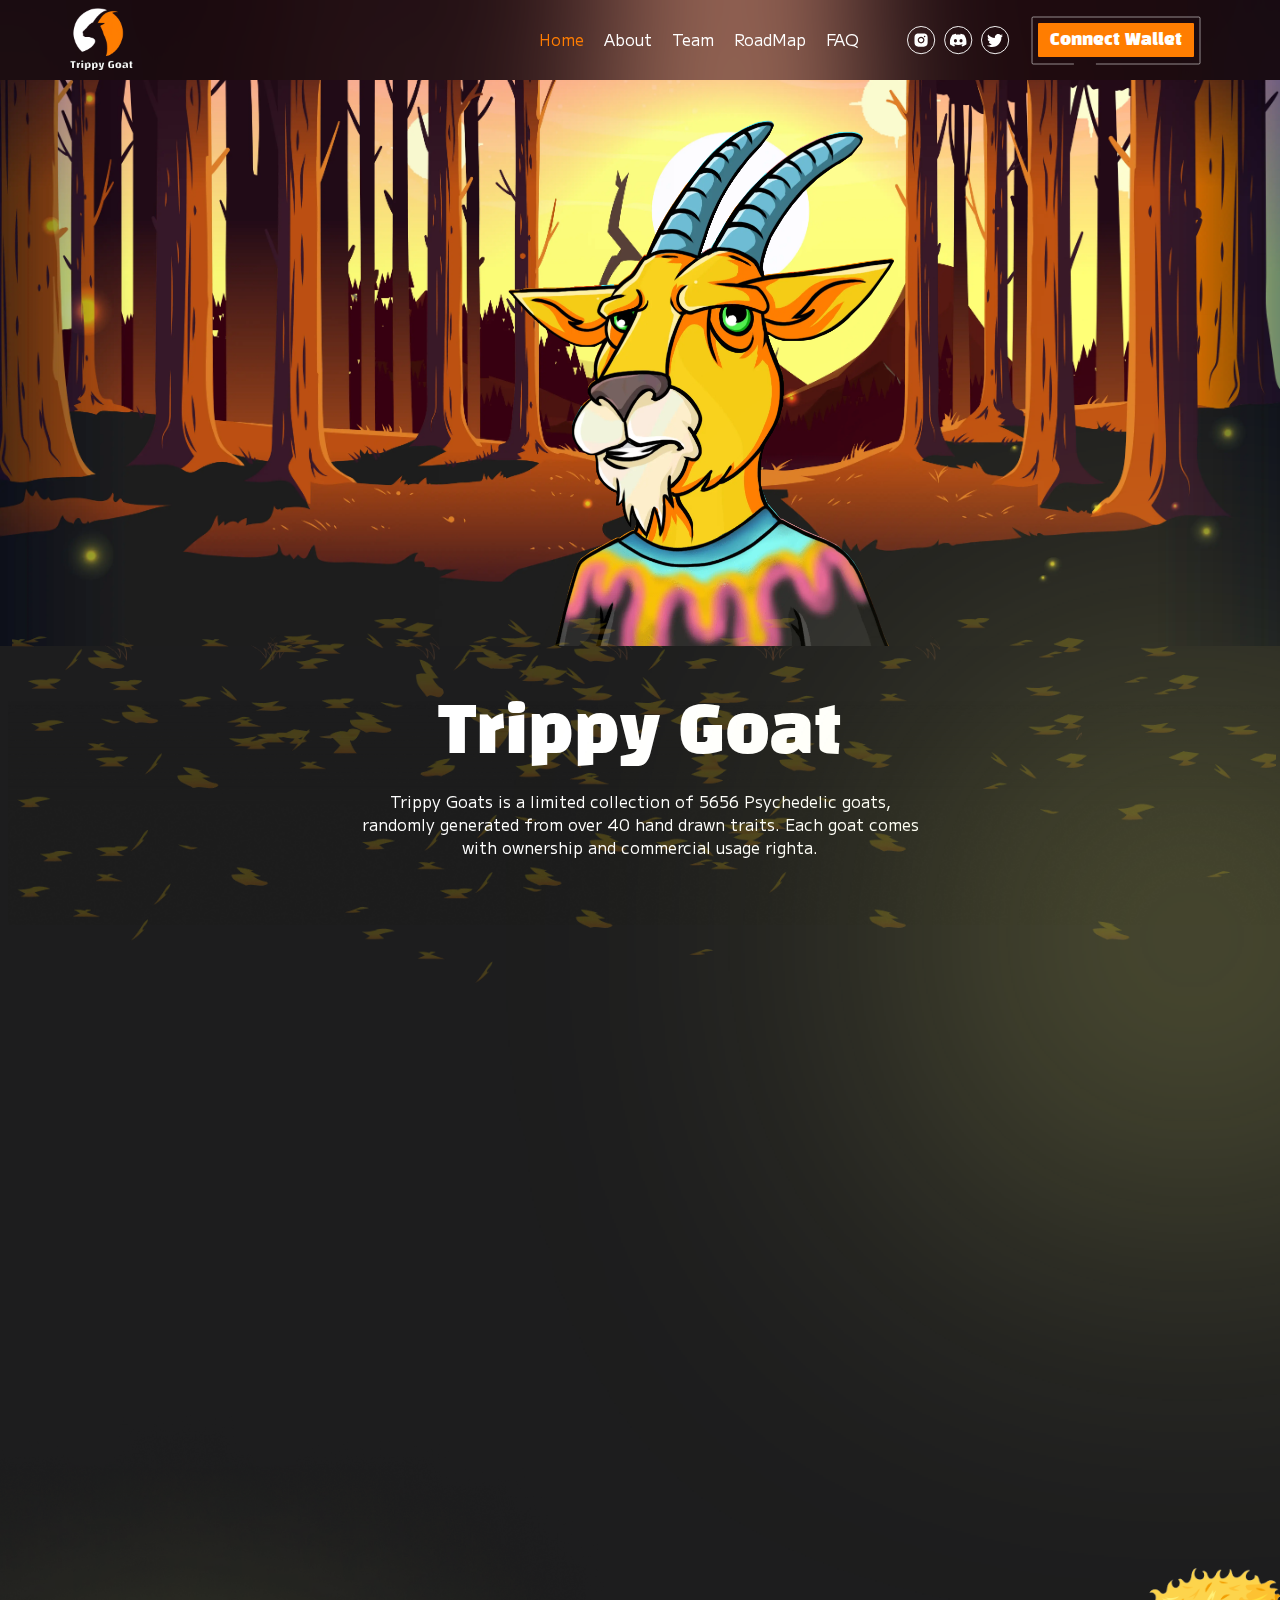
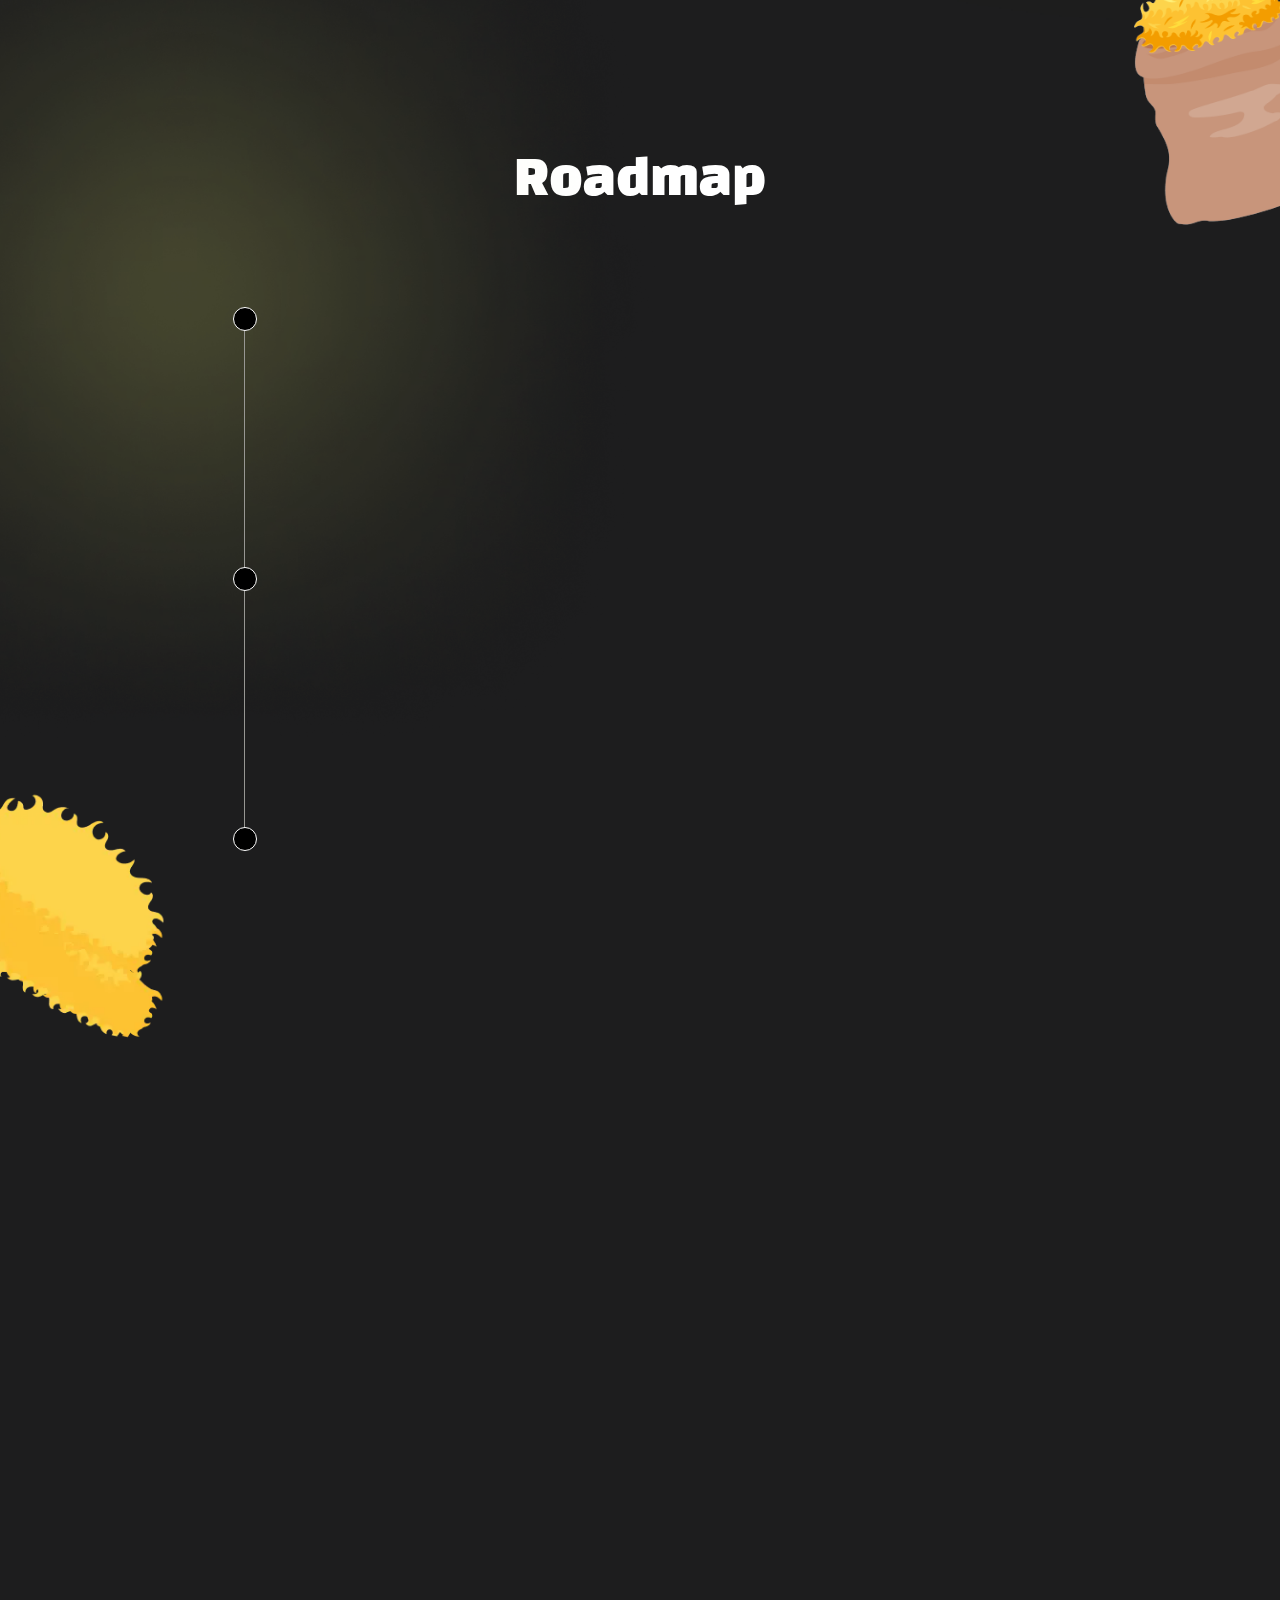
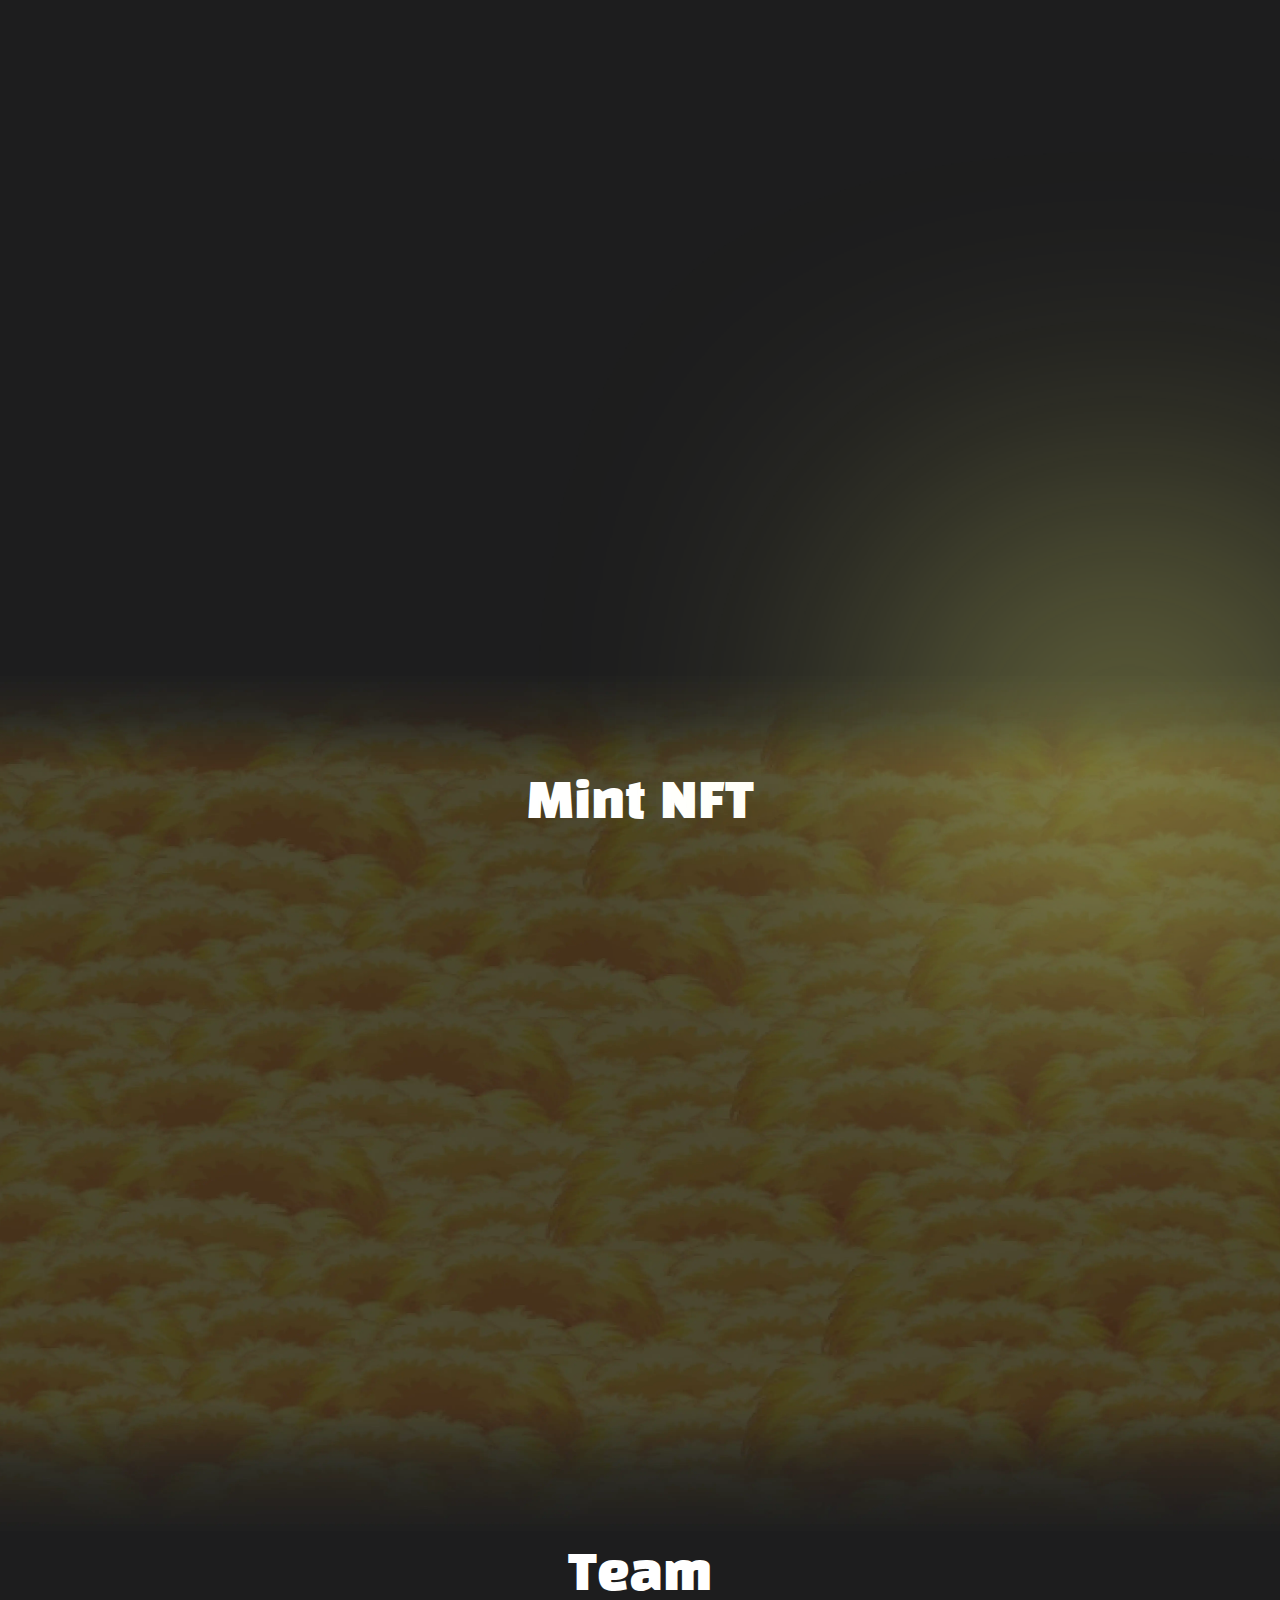
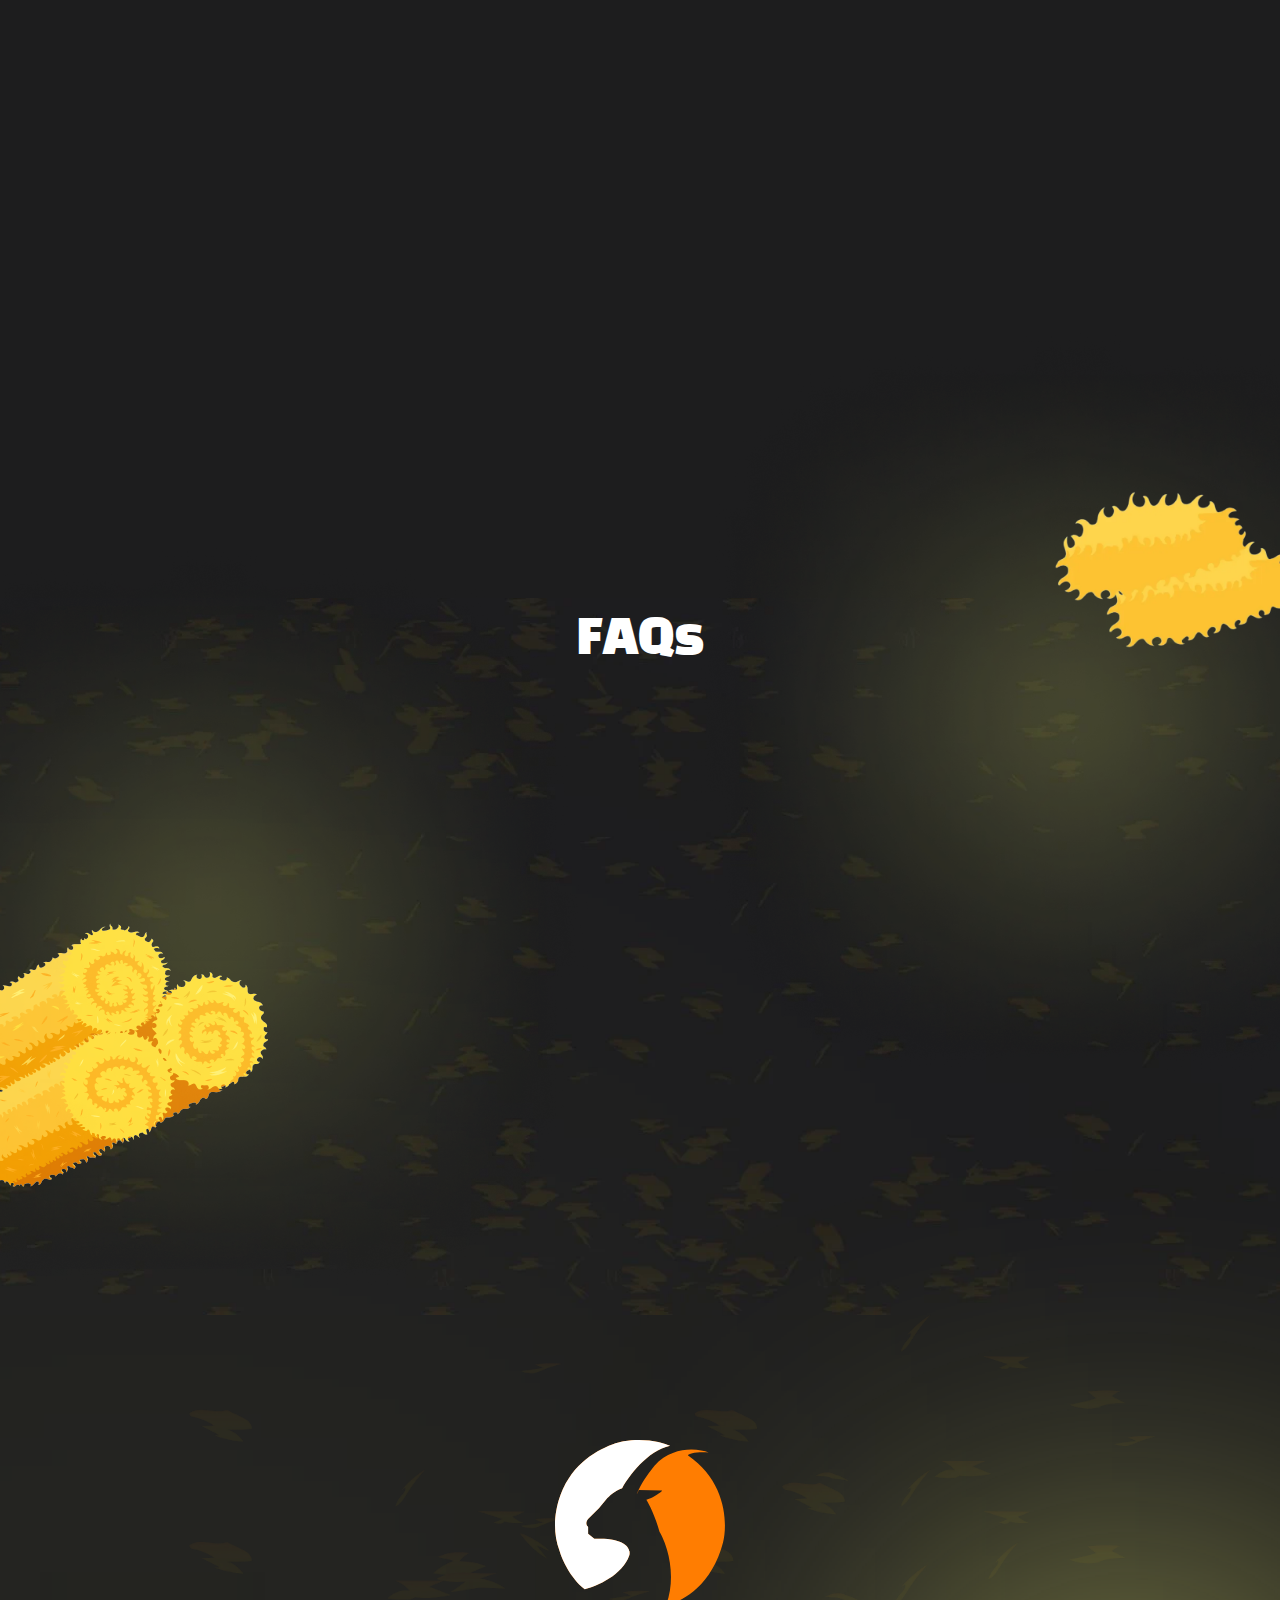
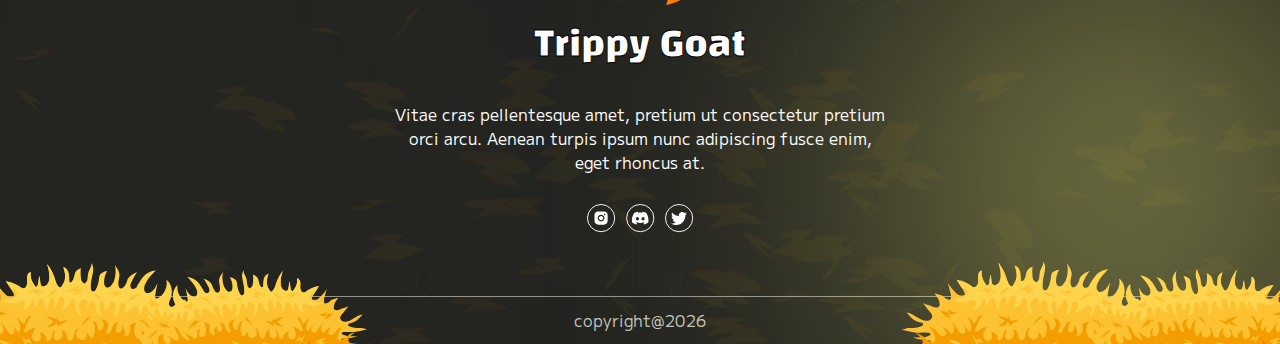
==== commit 9f238f12: "timeline updated" ====
--- a/index.html
+++ b/index.html
@@ -1,228 +1,401 @@
 <!DOCTYPE html>
 <html lang="en">
+  <head>
+    <meta charset="utf-8" />
+    <meta name="viewport" content="width=device-width, initial-scale=1" />
+    <title>Trippy Goat</title>
+    <!------------------------------------Bootstrap--------------------------------------------------->
+    <link
+      href="https://cdn.jsdelivr.net/npm/bootstrap@5.3.3/dist/css/bootstrap.min.css"
+      rel="stylesheet"
+      integrity="sha384-QWTKZyjpPEjISv5WaRU9OFeRpok6YctnYmDr5pNlyT2bRjXh0JMhjY6hW+ALEwIH"
+      crossorigin="anonymous"
+    />
+    <!-- ---------------------------------Style Sheets ------------------------------------------------>
+    <link rel="stylesheet" href="./assets/css/root.css" />
+    <link rel="stylesheet" href="./assets/css/style.css" />
 
-<head>
-  <meta charset="utf-8" />
-  <meta name="viewport" content="width=device-width, initial-scale=1" />
-  <title>Trippy Goat</title>
-  <!------------------------------------Bootstrap--------------------------------------------------->
-  <link href="https://cdn.jsdelivr.net/npm/bootstrap@5.3.3/dist/css/bootstrap.min.css" rel="stylesheet"
-    integrity="sha384-QWTKZyjpPEjISv5WaRU9OFeRpok6YctnYmDr5pNlyT2bRjXh0JMhjY6hW+ALEwIH" crossorigin="anonymous" />
-  <!-- ---------------------------------Style Sheets ------------------------------------------------>
-  <link rel="stylesheet" href="./assets/css/root.css" />
-  <link rel="stylesheet" href="./assets/css/style.css" />
+    <!------------------------------------Fav Icon--------------------------------------------------->
+    <link
+      rel="icon"
+      type="image/x-icon"
+      href="./assets/images/webp/NavLogo.webp"
+    />
+    <!--------------------------------------------AOS ----------------------------------------------->
+    <link href="https://unpkg.com/aos@2.3.1/dist/aos.css" rel="stylesheet" />
+  </head>
 
-<body class="body_color">
-  <div class="overflow-hidden">
-    <!----------------------------------Header Section--------------------------------------------->
-    <header class="bg_header">
-      <!-- -----------------------------------nav----------------------------------->
-      <nav class="bg_nav w-100 py-2">
-        <div class="custom_container">
-          <div class="d-flex align-items-center justify-content-between">
-            <div class="d-flex flex-column align-items-center">
-              <img class="nav_logo cursor_pointer" src="./assets/images/webp/NavLogo.webp" alt="NavLogo" />
-            </div>
-            <div class="d-flex flex-column gap-2 nav_icon d-md-none" onclick="shownav()">
-              <span></span>
-              <span></span>
-              <span></span>
-            </div>
+  <body class="body_color">
+    <div class="overflow-hidden">
+      <!-- ---------------------------------Header Section--------------------------------------------->
+      <header class="bg_header">
+        <!-- -----------------------------------nav----------------------------------->
+        <nav class="bg_nav w-100 py-2">
+          <div class="custom_container">
+            <div class="d-flex align-items-center justify-content-between">
+              <div class="d-flex flex-column align-items-center">
+                <img
+                  class="nav_logo cursor_pointer"
+                  src="./assets/images/webp/NavLogo.webp"
+                  alt="NavLogo"
+                />
+              </div>
+              <div
+                class="d-flex flex-column gap-2 nav_icon d-md-none"
+                onclick="shownav()"
+              >
+                <span></span>
+                <span></span>
+                <span></span>
+              </div>
 
-            <!-- -------------------------Desktop Nav------------------------ -->
-            <div class="d-md-flex align-items-center d-none">
-              <ul class="d-flex align-items-center navlinks_gap mb-0 ps-0">
-                <li>
-                  <a class="ff_mplus text_orange fs_3xsm fw-normal transition_300"
-                    href=" https://www.instagram.com/">Home</a>
-                </li>
-                <li>
-                  <a class="ff_mplus text-white fs_3xsm fw-normal transition_300" href="#about">About</a>
-                </li>
-                <li>
-                  <a class="ff_mplus text-white fs_3xsm fw-normal transition_300" href="#team">Team</a>
-                </li>
-                <li>
-                  <a class="ff_mplus text-white fs_3xsm fw-normal transition_300" href="#roadmap">RoadMap</a>
-                </li>
-                <li>
-                  <a class="ff_mplus text-white fs_3xsm fw-normal transition_300" href="#faq">FAQ
+              <!-- -------------------------Desktop Nav------------------------ -->
+              <div class="d-md-flex align-items-center d-none">
+                <ul class="d-flex align-items-center navlinks_gap mb-0 ps-0">
+                  <li>
+                    <a
+                      class="ff_mplus text_orange fs_3xsm fw-normal transition_300"
+                      href=" https://www.instagram.com/"
+                      >Home</a
+                    >
+                  </li>
+                  <li>
+                    <a
+                      class="ff_mplus text-white fs_3xsm fw-normal transition_300"
+                      href="#about"
+                      >About</a
+                    >
+                  </li>
+                  <li>
+                    <a
+                      class="ff_mplus text-white fs_3xsm fw-normal transition_300"
+                      href="#team"
+                      >Team</a
+                    >
+                  </li>
+                  <li>
+                    <a
+                      class="ff_mplus text-white fs_3xsm fw-normal transition_300"
+                      href="#roadmap"
+                      >RoadMap</a
+                    >
+                  </li>
+                  <li>
+                    <a
+                      class="ff_mplus text-white fs_3xsm fw-normal transition_300"
+                      href="#faq"
+                      >FAQ
+                    </a>
+                  </li>
+                </ul>
+                <div class="d-flex align-items-center ms-lg-5 ms-4 me-4 pe-1">
+                  <a target="_blank" href=" https://www.instagram.com/"
+                    ><img
+                      class="icons_hover cursor_pointer transition_300"
+                      src="./assets/images/svg/InstagramIcon.svg"
+                      alt="InstagramIcon"
+                  /></a>
+                  <a target="_blank" href=" https://discord.com/"
+                    ><img
+                      class="icons_hover cursor_pointer transition_300 mx-2"
+                      src="./assets/images/svg/DiscordIcon.svg"
+                      alt="DiscordIcon"
+                    />
                   </a>
-                </li>
-              </ul>
-              <div class="d-flex align-items-center ms-lg-5 ms-4 me-4 pe-1">
-                <a target="_blank" href=" https://www.instagram.com/"><img
-                    class="icons_hover cursor_pointer transition_300" src="./assets/images/svg/InstagramIcon.svg"
-                    alt="InstagramIcon" /></a>
-                <a target="_blank" href=" https://discord.com/"><img
-                    class="icons_hover cursor_pointer transition_300 mx-2" src="./assets/images/svg/DiscordIcon.svg"
-                    alt="DiscordIcon" />
-                </a>
-                <a target="_blank" href=" https://twitter.com/"><img class="icons_hover cursor_pointer transition_300"
-                    src="./assets/images/svg/TwitterIcon.svg" alt="TwitterIcon" />
-                </a>
-              </div>
-              <div class="position-relative nav_btn me-3">
-                <img class="position-absolute nav_btn_border" src="./assets/images/svg/BtnBorder.svg" alt="BtnBorder" />
-                <button
-                  class="text-white position-relative z_10 transition_300 bg_orange nav_btn d-flex justify-content-center align-items-center border-none lh_150 ff_black_han_sans fw-normal">
-                  Connect Wallet
-                </button>
-              </div>
-            </div>
-            <!------------------------------Mobile Nav-------------------------->
+                  <a target="_blank" href=" https://twitter.com/"
+                    ><img
+                      class="icons_hover cursor_pointer transition_300"
+                      src="./assets/images/svg/TwitterIcon.svg"
+                      alt="TwitterIcon"
+                    />
+                  </a>
+                </div>
+                <div class="position-relative nav_btn me-3">
+                  <img
+                    class="position-absolute nav_btn_border"
+                    src="./assets/images/svg/BtnBorder.svg"
+                    alt="BtnBorder"
+                  />
+                  <button
+                    class="text-white position-relative z_10 transition_300 bg_orange nav_btn d-flex justify-content-center align-items-center border-none lh_150 ff_black_han_sans fw-normal"
+                  >
+                    Connect Wallet
+                  </button>
+                </div>
+              </div>
+              <!------------------------------Mobile Nav-------------------------->
+              <div
+                class="d-flex position-absolute start_100 transition_300 bottom-0 min-vh-100 w-100 bg-black gap-4 align-items-center justify-content-center z_10 flex-column d-md-none"
+                id="mobilenav"
+              >
+                <div
+                  class="cross_icon position-absolute top-0 end-0 mt-3 z-3"
+                  onclick="hidenav()"
+                ></div>
+                <ul
+                  class="d-flex align-items-center transition_300 flex-column justify-content-center gap-4 mb-0 ps-0"
+                >
+                  <li>
+                    <a
+                      onclick="hidenav()"
+                      class="ff_mplus text_orange fs_20 fw-normal transition_300"
+                      href="#home"
+                      >Home</a
+                    >
+                  </li>
+                  <li>
+                    <a
+                      onclick="hidenav()"
+                      class="ff_mplus text-white fs_20 fw-normal transition_300"
+                      href="#about"
+                      >About</a
+                    >
+                  </li>
+                  <li>
+                    <a
+                      onclick="hidenav()"
+                      class="ff_mplus text-white fs_20 fw-normal transition_300"
+                      href="#team"
+                      >Team</a
+                    >
+                  </li>
+                  <li>
+                    <a
+                      onclick="hidenav()"
+                      class="ff_mplus text-white fs_20 fw-normal transition_300"
+                      href="#roadmap"
+                      >RoadMap</a
+                    >
+                  </li>
+                  <li>
+                    <a
+                      onclick="hidenav()"
+                      class="ff_mplus text-white fs_20 fw-normal transition_300"
+                      href="#faq"
+                      >FAQ
+                    </a>
+                  </li>
+                </ul>
+                <div class="d-flex align-items-center">
+                  <a
+                    target="_blank"
+                    onclick="hidenav()"
+                    href=" https://www.instagram.com/"
+                    ><img
+                      class="icons_hover cursor_pointer transition_300"
+                      src="./assets/images/svg/InstagramIcon.svg"
+                      alt="InstagramIcon"
+                  /></a>
+                  <a
+                    target="_blank"
+                    onclick="hidenav()"
+                    href=" https://discord.com/"
+                    ><img
+                      class="icons_hover cursor_pointer transition_300 mx-2"
+                      src="./assets/images/svg/DiscordIcon.svg"
+                      alt="DiscordIcon"
+                  /></a>
+                  <a
+                    target="_blank"
+                    onclick="hidenav()"
+                    href=" https://twitter.com/"
+                    ><img
+                      class="icons_hover cursor_pointer transition_300"
+                      src="./assets/images/svg/TwitterIcon.svg"
+                      alt="TwitterIcon"
+                  /></a>
+                </div>
+                <div class="position-relative nav_btn">
+                  <img
+                    class="position-absolute nav_btn_border"
+                    src="./assets/images/svg/BtnBorder.svg"
+                    alt="border"
+                  />
+                  <button
+                    class="text-white position-relative z-10 transition_300 bg_orange nav_btn d-flex justify-content-center align-items-center border-none lh_150 ff_black_han_sans fw-normal"
+                  >
+                    Connect Wallet
+                  </button>
+                </div>
+              </div>
+            </div>
+          </div>
+        </nav>
+        <!-------------------------------------main-------------------------------- -->
+        <main class="d-flex pt-4 mt-3 justify-content-center main">
+          <img
+            data-aos="fade-up"
+            data-aos-duration="1500"
+            class="header_goat"
+            src="./assets/images/webp/HeaderGoat.webp"
+            alt="Goat"
+          />
+        </main>
+      </header>
+      <!------------------------------------Trippy Goat--------------------------------------------- -->
+      <section class="header_bottom position-relative z-0 px-2">
+        <img
+          class="position-absolute header_bottom_layer z-3 w-100"
+          src="./assets/images/webp/HeaderBottomLayer.webp"
+          alt="black layer"
+        />
+        <div class="position-relative z-3 px-1">
+          <img
+            class="position-absolute w-100 leaves_bg z-3 leaves_bg_h lh_125"
+            src="./assets/images/webp/LeavesBackground.webp"
+            alt="leaves"
+          />
+          <div
+            class="d-flex flex-column align-items-center z_10 justify-content-center"
+          >
+            <h1
+              class="fs_3xl text-center mb-0 position-relative z-3 text-white ff_black_han_sans lh_125 mt-5"
+              data-aos="fade-down"
+              data-aos-duration="1500"
+            >
+              Trippy Goat
+            </h1>
+            <p
+              class="trippy_goat_pera mb-0 text-white position-relative z-3 text-center pt-sm-3 pb-sm-4 py-2 lh_144 mx-auto ff_mplus"
+              data-aos="fade-down"
+              data-aos-duration="1500"
+            >
+              Trippy Goats is a limited collection of 5656 Psychedelic goats,
+              randomly generated from over 40 hand drawn traits. Each goat comes
+              with ownership and commercial usage righta.
+            </p>
             <div
-              class="d-flex position-absolute start_100 transition_300 bottom-0 min-vh-100 w-100 bg-black gap-4 align-items-center justify-content-center z_10 flex-column d-md-none"
-              id="mobilenav">
-              <div class="cross_icon position-absolute top-0 end-0 mt-3 z-3" onclick="hidenav()"></div>
-              <ul class="d-flex align-items-center transition_300 flex-column justify-content-center gap-4 mb-0 ps-0">
-                <li>
-                  <a onclick="hidenav()" class="ff_mplus text_orange fs_20 fw-normal transition_300"
-                    href="#home">Home</a>
-                </li>
-                <li>
-                  <a onclick="hidenav()" class="ff_mplus text-white fs_20 fw-normal transition_300"
-                    href="#about">About</a>
-                </li>
-                <li>
-                  <a onclick="hidenav()" class="ff_mplus text-white fs_20 fw-normal transition_300"
-                    href="#team">Team</a>
-                </li>
-                <li>
-                  <a onclick="hidenav()" class="ff_mplus text-white fs_20 fw-normal transition_300"
-                    href="#roadmap">RoadMap</a>
-                </li>
-                <li>
-                  <a onclick="hidenav()" class="ff_mplus text-white fs_20 fw-normal transition_300" href="#faq">FAQ
-                  </a>
-                </li>
-              </ul>
-              <div class="d-flex align-items-center">
-                <a target="_blank" onclick="hidenav()" href=" https://www.instagram.com/"><img
-                    class="icons_hover cursor_pointer transition_300" src="./assets/images/svg/InstagramIcon.svg"
-                    alt="InstagramIcon" /></a>
-                <a target="_blank" onclick="hidenav()" href=" https://discord.com/"><img
-                    class="icons_hover cursor_pointer transition_300 mx-2" src="./assets/images/svg/DiscordIcon.svg"
-                    alt="DiscordIcon" /></a>
-                <a target="_blank" onclick="hidenav()" href=" https://twitter.com/"><img
-                    class="icons_hover cursor_pointer transition_300" src="./assets/images/svg/TwitterIcon.svg"
-                    alt="TwitterIcon" /></a>
-              </div>
-              <div class="position-relative nav_btn">
-                <img class="position-absolute nav_btn_border" src="./assets/images/svg/BtnBorder.svg" alt="border" />
-                <button
-                  class="text-white position-relative z-10 transition_300 bg_orange nav_btn d-flex justify-content-center align-items-center border-none lh_150 ff_black_han_sans fw-normal">
-                  Connect Wallet
-                </button>
-              </div>
+              class="position-relative z_10 nav_btn mt-3"
+              data-aos="fade-down"
+              data-aos-duration="1500"
+            >
+              <img
+                class="position-absolute nav_btn_border"
+                src="./assets/images/svg/BtnBorder.svg"
+                alt=""
+              />
+              <button
+                width="160"
+                class="text-white position-relative transition_300 bg_orange nav_btn d-flex justify-content-center align-items-center border-none lh_150 ff_black_han_sans fw-normal"
+              >
+                Mint Now
+              </button>
             </div>
           </div>
         </div>
-      </nav>
-      <!-------------------------------------main-------------------------------- -->
-      <main class="d-flex pt-4 mt-3 justify-content-center main">
-        <img data-aos="fade-up" data-aos-duration="1500" class="header_goat" src="./assets/images/webp/HeaderGoat.webp"
-          alt="Goat" />
-      </main>
-    </header>
-    <!------------------------------------Trippy Goat--------------------------------------------- -->
-    <section class="header_bottom position-relative z-0 px-2">
-      <img class="position-absolute header_bottom_layer z-3 w-100" src="./assets/images/webp/HeaderBottomLayer.webp"
-        alt="black layer" />
-      <div class="position-relative z-3 px-1">
-        <img class="position-absolute w-100 leaves_bg z-3 leaves_bg_h lh_125"
-          src="./assets/images/webp/LeavesBackground.webp" alt="leaves" />
-        <div class="d-flex flex-column align-items-center z_10 justify-content-center">
-          <h1 class="fs_3xl text-center mb-0 position-relative z-3 text-white ff_black_han_sans lh_125 mt-5"
-            data-aos="fade-down" data-aos-duration="1500">
-            Trippy Goat
-          </h1>
-          <p class="trippy_goat_pera mb-0 text-white position-relative z-3 text-center pt-sm-3 pb-sm-4 py-2 lh_144 mx-auto ff_mplus"
-            data-aos="fade-down" data-aos-duration="1500">
-            Trippy Goats is a limited collection of 5656 Psychedelic goats,
-            randomly generated from over 40 hand drawn traits. Each goat comes
-            with ownership and commercial usage righta.
-          </p>
-          <div class="position-relative z_10 nav_btn mt-3" data-aos="fade-down" data-aos-duration="1500">
-            <img class="position-absolute nav_btn_border" src="./assets/images/svg/BtnBorder.svg" alt="" />
-            <button width="160"
-              class="text-white position-relative transition_300 bg_orange nav_btn d-flex justify-content-center align-items-center border-none lh_150 ff_black_han_sans fw-normal">
-              Mint Now
-            </button>
+      </section>
+      <!-------------------------------------About Us------------------------------------------------ -->
+      <section id="about" class="about_us_p position-relative">
+        <span
+          class="about_right_ellipse d-sm-flex d-none position-absolute d-flex"
+        ></span>
+        <div class="custom_container">
+          <div
+            class="d-flex about_us flex-column ps-lg-5 pt-5 flex-lg-row align-items-center justify-content-between"
+          >
+            <!-- ------------------------about cards------------------- -->
+
+            <div
+              class="position-relative about_cards translate-middle-x mt-5 pt-5 mt-lg-0 ms-lg-5 ps-lg-5"
+              data-aos="zoom-in"
+              data-aos-duration="1500"
+            >
+              <img
+                class="center z-0 about_card_ellipse position-absolute"
+                src="./assets/images/png/OrangeEllipse.png"
+                alt="ellipse"
+              />
+              <img
+                class="center z-1 position-absolute orange_goat"
+                src="./assets/images/svg/OrangeBgGoat.svg"
+                alt="OrangeBgGoat"
+              />
+              <img
+                class="z-2 black_goat center position-absolute"
+                src="./assets/images/svg/BlackGoat.svg"
+                alt="BlackGoat"
+              />
+              <img
+                class="center yellow_goat z-3 position-absolute"
+                src="./assets/images/svg/YellowGoat.svg"
+                alt=""
+              />
+            </div>
+
+            <!-- ---------------------------subheading pera---------------------------------------- -->
+            <div
+              class="d-flex flex-column align-items-center align-items-lg-start mt-sm-5 mt-3 lg:mt-0"
+              data-aos="fade-left"
+              data-aos-duration="1500"
+            >
+              <h2
+                class="fs_2xl ff_black_han_sans text-lg-start text-center mb-0 text-white"
+              >
+                About Us
+              </h2>
+              <p
+                class="ff_mplus about_pera pb-lg-4 pb-3 fs_3xsm mb-3 mt-1 pt-2 text-lg-start text-center"
+              >
+                Hi goaties call me legion with a pen. From an early age I was
+                influenced by my selfless loving mother who inspired me to
+                become a pet and art lover. As young as I was then, My mother
+                would read goat story to me even though I didn't understand it.
+                During the course of time I have played countless video games,
+                watched movies and read books on pets particularly on goat.I
+                made this art to portray my illustration of the psychedelic
+                goats and I hope you can appreciate that everyone has a history.
+                With regards to why non-fungibles.
+              </p>
+              <div class="position-relative read_btn mt-2">
+                <img
+                  class="position-absolute w_156 read_btn_border readbtn_width"
+                  src="./assets/images/svg/BtnBorder.svg"
+                  alt="btnborder"
+                />
+                <button
+                  class="text-white read_btn position-relative z-3 transition_300 bg_orange d-flex justify-content-center align-items-center border-none lh_150 ff_black_han_sans fw-normal"
+                >
+                  Read More
+                </button>
+              </div>
+            </div>
           </div>
         </div>
-      </div>
-    </section>
-    <!-------------------------------------About Us------------------------------------------------ -->
-    <section id="about" class="about_us_p position-relative">
-      <span class="about_right_ellipse d-sm-flex d-none position-absolute d-flex"></span>
-      <div class="custom_container">
-        <div class="d-flex min_h_515 flex-column ps-lg-5 pt-5 flex-lg-row align-items-center justify-content-between">
-          <!-- ------------------------stack cards------------------- -->
+      </section>
+      <!------------------------------------------- Roadmap -------------------------------------------------------------->
+      <section id="roadmap" class="bg_black roadmap_sec_p position-relative">
+        <img
+          class="roadmap_right_ellipse position-absolute"
+          src="./assets/images/webp/RoadmapRightEllipse.webp"
+          alt="RoadmapRightEllipse"
+        />
+        <img
+          class="roadmap_right_vector position-absolute"
+          src="./assets/images/png/RoadmapRightVector.png"
+          alt="RoadmapRightVector"
+        />
+        <img
+          class="roadmap_left_vector position-absolute"
+          src="./assets/images/webp/RoadmapLeftVector.webp"
+          alt="RoadmapLeftVector"
+        />
 
-          <div class="position-relative min_h_400 translate-middle-x mt-5 pt-5 mt-lg-0 ms-lg-5 ps-lg-5"
-            data-aos="zoom-in" data-aos-duration="1500">
-            <img class="center z-0 about_card_ellipse position-absolute" src="./assets/images/png/OrangeEllipse.png"
-              alt="ellipse" />
-            <img class="center z-1 position-absolute orange_goat" src="./assets/images/svg/OrangeBgGoat.svg"
-              alt="OrangeBgGoat" />
-            <img class="z-2 black_goat center position-absolute" src="./assets/images/svg/BlackGoat.svg"
-              alt="BlackGoat" />
-            <img class="center yellow_goat z-3 position-absolute" src="./assets/images/svg/YellowGoat.svg"
-              alt="YellowGoat" />
-          </div>
-
-          <!-- ---------------------------subheading pera---------------------------------------- -->
-          <div class="d-flex flex-column align-items-center align-items-lg-start mt-sm-5 mt-3 lg:mt-0"
-            data-aos="fade-left" data-aos-duration="1500">
-            <h2 class="fs_2xl ff_black_han_sans mb-0 text-lg-start text-center text-white">
-              About Us
-            </h2>
-            <p class="ff_mplus about_pera pb-lg-4 pb-3 fs_3xsm mb-3 mt-1 pt-2 text-lg-start text-center">
-              Hi goaties call me legion with a pen. From an early age I was
-              influenced by my selfless loving mother who inspired me to
-              become a pet and art lover. As young as I was then, My mother
-              would read goat story to me even though I didn't understand it.
-              During the course of time I have played countless video games,
-              watched movies and read books on pets particularly on goat.I
-              made this art to portray my illustration of the psychedelic
-              goats and I hope you can appreciate that everyone has a history.
-              With regards to why non-fungibles.
-            </p>
-            <div class="position-relative read_btn mt-2">
-              <img class="position-absolute w_156 read_btn_border readbtn_width" src="./assets/images/svg/BtnBorder.svg"
-                alt="btnborder" />
-              <button
-                class="text-white read_btn position-relative z-3 transition_300 bg_orange d-flex justify-content-center align-items-center border-none lh_150 ff_black_han_sans fw-normal">
-                Read More
-              </button>
-            </div>
-          </div>
-        </div>
-      </div>
-    </section>
-    <!------------------------------------------- Roadmap -------------------------------------------------------------->
-    <section id="roadmap" class="bg_black roadmap_sec_p position-relative">
-      <img class="roadmap_right_ellipse position-absolute" src="./assets/images/webp/RoadmapRightEllipse.webp"
-        alt="RoadmapRightEllipse" />
-      <img class="roadmap_right_vector position-absolute" src="./assets/images/png/RoadmapRightVector.png"
-        alt="RoadmapRightEllipse" />
-      <img class="roadmap_left_vector position-absolute" src="./assets/images/webp/RoadmapLeftVector.webp"
-        alt="RoadmapRightEllipse" />
-
-      <div class="custom_container">
-        <h2 class="ff_black_han_sans text-center lh_125 fs_2xl text-white mb-0 md-sm-4 mb-lg-5">
-          Roadmap
-        </h2>
-        <div class="pt-md-5 pt-4 d-flex align-items-center justify-content-center">
+        <div class="custom_container">
+          <h2
+            class="ff_black_han_sans text-center lh_125 fs_2xl text-white mb-0 md-sm-4 mb-lg-5"
+          >
+            Roadmap
+          </h2>
+          <div class="pt-md-5 pt-4 d-flex align-items-center justify-content-center">
           <div class="d-flex position-relative">
-            <div class="timeline">
-              <div class="timeline_dot position-absolute dot1 top-0 start-0" data-aos="zoom-in"
-                data-aos-duration="1500"></div>
-              <div class="timeline_dot position-absolute dot2 top-50 start-0" data-aos="zoom-in"
-                data-aos-duration="1500"></div>
-              <div class="timeline_dot position-absolute dot3 bottom-0 start-0" data-aos="zoom-in"
-                data-aos-duration="1500"></div>
+            <div class="timeline2">
+              <ul>
+                <span class="default-line"></span>
+                <span class="draw-line"></span>
+                <li></li>
+                <li></li>
+                <li></li>
+              </ul>
             </div>
 
             <div class="flex flex-column">
@@ -273,389 +446,777 @@
 
           </div>
         </div>
-      </div>
-    </section>
-    <!-- ---------------------------------------------- Goat Images Slider------------------------------------------------ -->
-    <section class="py-5 mt-lg-4 mb-lg-5">
-      <div class="custom_container py-2">
-        <div class="slider position-relative mw_1440">
-          <div class="d-flex slide_track justify-content-center overflow-y-hidden">
-            <div class="d-flex flex-column mt-5" data-aos="zoom-in" data-aos-duration="1500">
-              <img class="goat_slider_img scale_hover transition_300" src="./assets/images/webp/GreyGoat.webp"
-                alt="GreyGoat" />
-              <img class="goat_slider_img scale_hover transition_300" src="./assets/images/webp/YellowGoatLinearBg.webp"
-                alt="YellowGoatLinearBg" />
-              <img class="goat_slider_img scale_hover transition_300" src="./assets/images/webp/GreyGoat.webp"
-                alt="GreyGoat" />
-            </div>
-            <div class="d-flex flex-column mt-5 pt-5" data-aos="zoom-in" data-aos-duration="1500">
-              <img class="goat_slider_img scale_hover transition_300" src="./assets/images/webp/YellowGoatOrangeBg.webp"
-                alt="YellowGoatOrangeBg" />
-              <img class="goat_slider_img scale_hover transition_300" src="./assets/images/webp/WhiteGoatCyanBg.webp"
-                alt="WhiteGoatCyanBg" />
-              <img class="goat_slider_img scale_hover transition_300" src="./assets/images/webp/PurpleGoatPurpleBg.webp"
-                alt="PurpleGoatPurpleBg" />
-            </div>
-            <div class="d-flex flex-column mb-5 pb-2" data-aos="zoom-in" data-aos-duration="1500">
-              <img class="goat_slider_img scale_hover transition_300" src="./assets/images/webp/BlackGoatCyanBg.webp"
-                alt="BlackGoatCyanBg" />
-              <img class="goat_slider_img scale_hover transition_300" src="./assets/images/webp/BlackGoatGreenBg.webp"
-                alt="BlackGoatGreenBg" />
-              <img class="goat_slider_img mb-5 scale_hover transition_300"
-                src="./assets/images/webp/BlackGoatPurpleBg.webp" alt="BlackGoatPurpleBg" />
-            </div>
-            <div class="d-flex flex-column mt-5" data-aos="zoom-in" data-aos-duration="1500">
-              <img class="goat_slider_img scale_hover transition_300" src="./assets/images/webp/BrownGoatPurpleBg.webp"
-                alt="BrownGoatPurpleBg" />
-              <img class="goat_slider_img scale_hover transition_300"
-                src="./assets/images/webp/GreenEyesPurpleGoat.webp" alt="goat-img" />
-              <img class="goat_slider_img scale_hover transition_300" src="./assets/images/webp/YellowGoatOrangeBg.webp"
-                alt="YellowGoatOrangeBg" />
-            </div>
-            <div class="d-flex flex-column mt-5 pt-5" data-aos="zoom-in" data-aos-duration="1500">
-              <img class="goat_slider_img scale_hover transition_300" src="./assets/images/webp/YellowGoatOrangeBg.webp"
-                alt="YellowGoatOrangeBg" />
-              <img class="goat_slider_img scale_hover transition_300" src="./assets/images/webp/WhiteGoatCyanBg.webp"
-                alt="WhiteGoatCyanBg" />
-              <img class="goat_slider_img scale_hover transition_300" src="./assets/images/webp/PurpleGoatPurpleBg.webp"
-                alt="PurpleGoatPurpleBg" />
-            </div>
-            <div class="d-flex flex-column mt-5" data-aos="zoom-in" data-aos-duration="1500">
-              <img class="goat_slider_img scale_hover transition_300" src="./assets/images/webp/GreyGoat.webp"
-                alt="GreyGoat" />
-              <img class="goat_slider_img scale_hover transition_300" src="./assets/images/webp/YellowGoatLinearBg.webp"
-                alt="YellowGoatLinearBg" />
-              <img class="goat_slider_img scale_hover transition_300" src="./assets/images/webp/GreyGoat.webp"
-                alt="GreyGoat" />
-            </div>
-            <div class="d-flex flex-column mb-5 pb-2" data-aos="zoom-in" data-aos-duration="1500">
-              <img class="goat_slider_img scale_hover transition_300" src="./assets/images/webp/BlackGoatCyanBg.webp"
-                alt="BlackGoatCyanBg" />
-              <img class="goat_slider_img scale_hover transition_300" src="./assets/images/webp/BlackGoatGreenBg.webp"
-                alt="BlackGoatGreenBg" />
-              <img class="goat_slider_img mb-5 scale_hover transition_300"
-                src="./assets/images/webp/BlackGoatPurpleBg.webp" alt="BlackGoatPurpleBg" />
-            </div>
-            <div class="d-flex flex-column mt-5" data-aos="zoom-in" data-aos-duration="1500">
-              <img class="goat_slider_img scale_hover transition_300" src="./assets/images/webp/GreyGoat.webp"
-                alt="GreyGoat" />
-              <img class="goat_slider_img scale_hover transition_300" src="./assets/images/webp/YellowGoatLinearBg.webp"
-                alt="YellowGoatLinearBg" />
-              <img class="goat_slider_img scale_hover transition_300" src="./assets/images/webp/GreyGoat.webp"
-                alt="GreyGoat" />
-            </div>
-            <div class="d-flex flex-column mt-5 pt-5" data-aos="zoom-in" data-aos-duration="1500">
-              <img class="goat_slider_img scale_hover transition_300" src="./assets/images/webp/YellowGoatOrangeBg.webp"
-                alt="YellowGoatOrangeBg" />
-              <img class="goat_slider_img scale_hover transition_300" src="./assets/images/webp/WhiteGoatCyanBg.webp"
-                alt="WhiteGoatCyanBg" />
-              <img class="goat_slider_img scale_hover transition_300" src="./assets/images/webp/PurpleGoatPurpleBg.webp"
-                alt="PurpleGoatPurpleBg" />
-            </div>
-            <div class="d-flex flex-column mb-5 pb-2" data-aos="zoom-in" data-aos-duration="1500">
-              <img class="goat_slider_img scale_hover transition_300" src="./assets/images/webp/BlackGoatCyanBg.webp"
-                alt="BlackGoatCyanBg" />
-              <img class="goat_slider_img scale_hover transition_300" src="./assets/images/webp/BlackGoatGreenBg.webp"
-                alt="BlackGoatGreenBg" />
-              <img class="goat_slider_img mb-5 scale_hover transition_300"
-                src="./assets/images/webp/BlackGoatPurpleBg.webp" alt="BlackGoatPurpleBg" />
-            </div>
-            <div class="d-flex flex-column mt-5" data-aos="zoom-in" data-aos-duration="1500">
-              <img class="goat_slider_img scale_hover transition_300" src="./assets/images/webp/BrownGoatPurpleBg.webp"
-                alt="BrownGoatPurpleBg" />
-              <img class="goat_slider_img scale_hover transition_300"
-                src="./assets/images/webp/GreenEyesPurpleGoat.webp" alt="goat-img" />
-              <img class="goat_slider_img scale_hover transition_300" src="./assets/images/webp/YellowGoatOrangeBg.webp"
-                alt="YellowGoatOrangeBg" />
-            </div>
-            <div class="d-flex flex-column mt-5 pt-5" data-aos="zoom-in" data-aos-duration="1500">
-              <img class="goat_slider_img scale_hover transition_300" src="./assets/images/webp/YellowGoatOrangeBg.webp"
-                alt="YellowGoatOrangeBg" />
-              <img class="goat_slider_img scale_hover transition_300" src="./assets/images/webp/WhiteGoatCyanBg.webp"
-                alt="WhiteGoatCyanBg" />
-              <img class="goat_slider_img scale_hover transition_300" src="./assets/images/webp/PurpleGoatPurpleBg.webp"
-                alt="PurpleGoatPurpleBg" />
-            </div>
-            <div class="d-flex flex-column mt-5" data-aos="zoom-in" data-aos-duration="1500">
-              <img class="goat_slider_img scale_hover transition_300" src="./assets/images/webp/GreyGoat.webp"
-                alt="GreyGoat" />
-              <img class="goat_slider_img scale_hover transition_300" src="./assets/images/webp/YellowGoatLinearBg.webp"
-                alt="YellowGoatLinearBg" />
-              <img class="goat_slider_img scale_hover transition_300" src="./assets/images/webp/GreyGoat.webp"
-                alt="GreyGoat" />
-            </div>
-            <div class="d-flex flex-column mb-5 pb-2" data-aos="zoom-in" data-aos-duration="1500">
-              <img class="goat_slider_img scale_hover transition_300" src="./assets/images/webp/BlackGoatCyanBg.webp"
-                alt="BlackGoatCyanBg" />
-              <img class="goat_slider_img scale_hover transition_300" src="./assets/images/webp/BlackGoatGreenBg.webp"
-                alt="BlackGoatGreenBg" />
-              <img class="goat_slider_img mb-5 scale_hover transition_300"
-                src="./assets/images/webp/BlackGoatPurpleBg.webp" alt="BlackGoatPurpleBg" />
+        </div>
+      </section>
+      <!-- ---------------------------------------------- Goat Images Slider------------------------------------------------ -->
+      <section class="py-5 mt-lg-4 mb-lg-5">
+        <div class="custom_container py-2">
+          <div class="slider position-relative mw_1440">
+            <div
+              class="d-flex slide_track"
+            >
+              <div
+                class="d-flex flex-column mt-5"
+                data-aos="zoom-in"
+                data-aos-duration="1500"
+              >
+                <img
+                  class="goat_slider_img scale_hover transition_300"
+                  src="./assets/images/webp/GreyGoat.webp"
+                  alt="GreyGoat"
+                />
+                <img
+                  class="goat_slider_img scale_hover transition_300"
+                  src="./assets/images/webp/YellowGoatLinearBg.webp"
+                  alt="YellowGoatLinearBg"
+                />
+                <img
+                  class="goat_slider_img scale_hover transition_300"
+                  src="./assets/images/webp/GreyGoat.webp"
+                  alt="GreyGoat.webp"
+                />
+              </div>
+              <div
+                class="d-flex flex-column mt-5 pt-5"
+                data-aos="zoom-in"
+                data-aos-duration="1500"
+              >
+                <img
+                  class="goat_slider_img scale_hover transition_300"
+                  src="./assets/images/webp/YellowGoatOrangeBg.webp"
+                  alt="YellowGoatOrangeBg"
+                />
+                <img
+                  class="goat_slider_img scale_hover transition_300"
+                  src="./assets/images/webp/WhiteGoatCyanBg.webp"
+                  alt="WhiteGoatCyanBg"
+                />
+                <img
+                  class="goat_slider_img scale_hover transition_300"
+                  src="./assets/images/webp/PurpleGoatPurpleBg.webp"
+                  alt="PurpleGoatPurpleBg"
+                />
+              </div>
+              <div
+                class="d-flex flex-column mb-5 pb-2"
+                data-aos="zoom-in"
+                data-aos-duration="1500"
+              >
+                <img
+                  class="goat_slider_img scale_hover transition_300"
+                  src="./assets/images/webp/BlackGoatCyanBg.webp"
+                  alt="BlackGoatCyanBg"
+                />
+                <img
+                  class="goat_slider_img scale_hover transition_300"
+                  src="./assets/images/webp/BlackGoatGreenBg.webp"
+                  alt="BlackGoatGreenBg"
+                />
+                <img
+                  class="goat_slider_img mb-5 scale_hover transition_300"
+                  src="./assets/images/webp/BlackGoatPurpleBg.webp"
+                  alt="BlackGoatPurpleBg"
+                />
+              </div>
+              <div
+                class="d-flex flex-column mt-5"
+                data-aos="zoom-in"
+                data-aos-duration="1500"
+              >
+                <img
+                  class="goat_slider_img scale_hover transition_300"
+                  src="./assets/images/webp/BrownGoatPurpleBg.webp"
+                  alt="BrownGoatPurpleBg"
+                />
+                <img
+                  class="goat_slider_img scale_hover transition_300"
+                  src="./assets/images/webp/GreenEyesPurpleGoat.webp"
+                  alt="GreenEyesPurpleGoat"
+                />
+                <img
+                  class="goat_slider_img scale_hover transition_300"
+                  src="./assets/images/webp/YellowGoatOrangeBg.webp"
+                  alt="YellowGoatOrangeBg"
+                />
+              </div>
+              <div
+                class="d-flex flex-column mt-5 pt-5"
+                data-aos="zoom-in"
+                data-aos-duration="1500"
+              >
+                <img
+                  class="goat_slider_img scale_hover transition_300"
+                  src="./assets/images/webp/YellowGoatOrangeBg.webp"
+                  alt="YellowGoatOrangeBg"
+                />
+                <img
+                  class="goat_slider_img scale_hover transition_300"
+                  src="./assets/images/webp/WhiteGoatCyanBg.webp"
+                  alt="WhiteGoatCyanBg"
+                />
+                <img
+                  class="goat_slider_img scale_hover transition_300"
+                  src="./assets/images/webp/PurpleGoatPurpleBg.webp"
+                  alt="PurpleGoatPurpleBg"
+                />
+              </div>
+              <div
+                class="d-flex flex-column mt-5"
+                data-aos="zoom-in"
+                data-aos-duration="1500"
+              >
+                <img
+                  class="goat_slider_img scale_hover transition_300"
+                  src="./assets/images/webp/GreyGoat.webp"
+                  alt="GreyGoat"
+                />
+                <img
+                  class="goat_slider_img scale_hover transition_300"
+                  src="./assets/images/webp/YellowGoatLinearBg.webp"
+                  alt="YellowGoatLinearBg"
+                />
+                <img
+                  class="goat_slider_img scale_hover transition_300"
+                  src="./assets/images/webp/GreyGoat.webp"
+                  alt="GreyGoat.webp"
+                />
+              </div>
+              <div
+                class="d-flex flex-column mb-5 pb-2"
+                data-aos="zoom-in"
+                data-aos-duration="1500"
+              >
+                <img
+                  class="goat_slider_img scale_hover transition_300"
+                  src="./assets/images/webp/BlackGoatCyanBg.webp"
+                  alt="BlackGoatCyanBg"
+                />
+                <img
+                  class="goat_slider_img scale_hover transition_300"
+                  src="./assets/images/webp/BlackGoatGreenBg.webp"
+                  alt="/BlackGoatGreenBg"
+                />
+                <img
+                  class="goat_slider_img mb-5 scale_hover transition_300"
+                  src="./assets/images/webp/BlackGoatPurpleBg.webp"
+                  alt="BlackGoatPurpleBg"
+                />
+              </div>
+              <div
+                class="d-flex flex-column mt-5"
+                data-aos="zoom-in"
+                data-aos-duration="1500"
+              >
+                <img
+                  class="goat_slider_img scale_hover transition_300"
+                  src="./assets/images/webp/GreyGoat.webp"
+                  alt="GreyGoat"
+                />
+                <img
+                  class="goat_slider_img scale_hover transition_300"
+                  src="./assets/images/webp/YellowGoatLinearBg.webp"
+                  alt="YellowGoatLinearBg"
+                />
+                <img
+                  class="goat_slider_img scale_hover transition_300"
+                  src="./assets/images/webp/GreyGoat.webp"
+                  alt="GreyGoat"
+                />
+              </div>
+              <div
+                class="d-flex flex-column mt-5 pt-5"
+                data-aos="zoom-in"
+                data-aos-duration="1500"
+              >
+                <img
+                  class="goat_slider_img scale_hover transition_300"
+                  src="./assets/images/webp/YellowGoatOrangeBg.webp"
+                  alt="goat-img"
+                />
+                <img
+                  class="goat_slider_img scale_hover transition_300"
+                  src="./assets/images/webp/WhiteGoatCyanBg.webp"
+                  alt="WhiteGoatCyanBg"
+                />
+                <img
+                  class="goat_slider_img scale_hover transition_300"
+                  src="./assets/images/webp/PurpleGoatPurpleBg.webp"
+                  alt="PurpleGoatPurpleBg"
+                />
+              </div>
+              <div
+                class="d-flex flex-column mb-5 pb-2"
+                data-aos="zoom-in"
+                data-aos-duration="1500"
+              >
+                <img
+                  class="goat_slider_img scale_hover transition_300"
+                  src="./assets/images/webp/BlackGoatCyanBg.webp"
+                  alt="BlackGoatCyanBg"
+                />
+                <img
+                  class="goat_slider_img scale_hover transition_300"
+                  src="./assets/images/webp/BlackGoatGreenBg.webp"
+                  alt="BlackGoatGreenBg"
+                />
+                <img
+                  class="goat_slider_img mb-5 scale_hover transition_300"
+                  src="./assets/images/webp/BlackGoatPurpleBg.webp"
+                  alt="BlackGoatPurpleBg"
+                />
+              </div>
+              <div
+                class="d-flex flex-column mt-5"
+                data-aos="zoom-in"
+                data-aos-duration="1500"
+              >
+                <img
+                  class="goat_slider_img scale_hover transition_300"
+                  src="./assets/images/webp/BrownGoatPurpleBg.webp"
+                  alt="BrownGoatPurpleBg"
+                />
+                <img
+                  class="goat_slider_img scale_hover transition_300"
+                  src="./assets/images/webp/GreenEyesPurpleGoat.webp"
+                  alt="GreenEyesPurpleGoat"
+                />
+                <img
+                  class="goat_slider_img scale_hover transition_300"
+                  src="./assets/images/webp/YellowGoatOrangeBg.webp"
+                  alt="YellowGoatOrangeBg"
+                />
+              </div>
+              <div
+                class="d-flex flex-column mt-5 pt-5"
+                data-aos="zoom-in"
+                data-aos-duration="1500"
+              >
+                <img
+                  class="goat_slider_img scale_hover transition_300"
+                  src="./assets/images/webp/YellowGoatOrangeBg.webp"
+                  alt="YellowGoatOrangeBg"
+                />
+                <img
+                  class="goat_slider_img scale_hover transition_300"
+                  src="./assets/images/webp/WhiteGoatCyanBg.webp"
+                  alt="YellowGoatOrangeBg"
+                />
+                <img
+                  class="goat_slider_img scale_hover transition_300"
+                  src="./assets/images/webp/PurpleGoatPurpleBg.webp"
+                  alt="PurpleGoatPurpleBg"
+                />
+              </div>
+              <div
+                class="d-flex flex-column mt-5"
+                data-aos="zoom-in"
+                data-aos-duration="1500"
+              >
+                <img
+                  class="goat_slider_img scale_hover transition_300"
+                  src="./assets/images/webp/GreyGoat.webp"
+                  alt="GreyGoat"
+                />
+                <img
+                  class="goat_slider_img scale_hover transition_300"
+                  src="./assets/images/webp/YellowGoatLinearBg.webp"
+                  alt="YellowGoatLinearBg"
+                />
+                <img
+                  class="goat_slider_img scale_hover transition_300"
+                  src="./assets/images/webp/GreyGoat.webp"
+                  alt="GreyGoat"
+                />
+              </div>
+              <div
+                class="d-flex flex-column mb-5 pb-2"
+                data-aos="zoom-in"
+                data-aos-duration="1500"
+              >
+                <img
+                  class="goat_slider_img scale_hover transition_300"
+                  src="./assets/images/webp/BlackGoatCyanBg.webp"
+                  alt="BlackGoatCyanBg"
+                />
+                <img
+                  class="goat_slider_img scale_hover transition_300"
+                  src="./assets/images/webp/BlackGoatGreenBg.webp"
+                  alt="BlackGoatGreenBg"
+                />
+                <img
+                  class="goat_slider_img mb-5 scale_hover transition_300"
+                  src="./assets/images/webp/BlackGoatPurpleBg.webp"
+                  alt="BlackGoatPurpleBg"
+                />
+              </div>
             </div>
           </div>
         </div>
-      </div>
-    </section>
-    <!------------------------------------------------- Mint NFT Section---------------------------------------------------->
-    <section class="position-relative">
-      <span class="nft_right_ellipse d-flex position-absolute"></span>
-      <div class="nft_bg mint_now_section">
-        <div class="custom_container">
-          <h2 class="ff_black_han_sans fs_2xl mb-0 pb-2 text-white text-center fw-normal lh_125">
-            Mint NFT
-          </h2>
-          <div class="row gap-4 gap-md-0 justify-content-between align-items-center mt-5">
-            <!---------------- img ----------------->
-            <div class="col-md-5 d-flex align-items-center justify-content-center">
-              <img class="nft_goat_img w-100" data-aos="zoom-in" data-aos-duration="1500"
-                src="./assets/images/webp/NftGoat.webp" alt="NftGoat" />
-            </div>
+      </section>
+      <!------------------------------------------------- Mint NFT Section---------------------------------------------------->
+      <section class="position-relative">
+        <span class="nft_right_ellipse d-flex position-absolute"></span>
+        <div class="nft_bg mint_now_section">
+          <div class="custom_container">
+            <h2
+              class="ff_black_han_sans fs_2xl mb-0 pb-2 text-white text-center fw-normal lh_125"
+            >
+              Mint NFT
+            </h2>
+            <div
+              class="row gap-4 gap-md-0 justify-content-between align-items-center mt-5"
+            >
+              <!---------------- img ----------------->
+              <div
+                class="col-md-5 d-flex align-items-center justify-content-center"
+              >
+                <img
+                  class="nft_goat_img w-100"
+                  data-aos="zoom-in"
+                  data-aos-duration="1500"
+                  src="./assets/images/webp/NftGoat.webp"
+                  alt="NftGoat"
+                />
+              </div>
 
-            <!----------------------------- counter box ---------------------------->
-            <div class="col-md-6 d-flex align-items-center justify-content-center justify-content-lg-start"
-              data-aos="fade-left" data-aos-duration="1500">
-              <div class="counterbox w-100">
-                <!----------------------- counter  -------------------------------->
-                <div class="counter d-flex align-items-center justify-content-center counter_gap mb-3">
-                  <span class="position-relative">
-                    <img class="counterbtn z-1 position-relative" id="decrementBtn"
-                      src="./assets/images/webp/DecrementBtn.webp" alt="DecrementBtn" />
-                    <img class="position-absolute counter_border z-0" src="./assets/images/svg/CounterBtnBorder.svg"
-                      alt="border-img" />
-                  </span>
+              <!----------------------------- counter box ---------------------------->
+              <div
+                class="col-md-6 d-flex align-items-center justify-content-center justify-content-lg-start"
+                data-aos="fade-left"
+                data-aos-duration="1500"
+              >
+                <div class="counterbox w-100">
+                  <!----------------------- counter  -------------------------------->
+                  <div
+                    class="counter d-flex align-items-center justify-content-center counter_gap mb-3"
+                  >
+                    <span class="position-relative">
+                      <img
+                        class="counterbtn z-1 position-relative"
+                        id="decrementBtn"
+                        src="./assets/images/webp/DecrementBtn.webp"
+                        alt="DecrementBtn"
+                      />
+                      <img
+                        class="position-absolute counter_border z-0"
+                        src="./assets/images/svg/CounterBtnBorder.svg"
+                        alt="border-img"
+                      />
+                    </span>
 
-                  <span id="count" class="text-white ff_black_han_sans fs_lg lh_125 fw-normal">0 /
-                    5656</span>
-                  <span class="position-relative">
-                    <img class="counterbtn z-1 position-relative" id="incrementBtn"
-                      src="./assets/images/webp/IncrementBtn.webp" alt="IncrementBtn" />
-                    <img class="position-absolute counter_border z-0" src="./assets/images/svg/CounterBtnBorder.svg"
-                      alt="border-img" />
-                  </span>
-                </div>
+                    <span
+                      id="count"
+                      class="text-white ff_black_han_sans fs_lg lh_125 fw-normal"
+                      >0 / 5656</span
+                    >
+                    <span class="position-relative">
+                      <img
+                        class="counterbtn z-1 position-relative"
+                        id="incrementBtn"
+                        src="./assets/images/webp/IncrementBtn.webp"
+                        alt="IncrementBtn"
+                      />
+                      <img
+                        class="position-absolute counter_border z-0"
+                        src="./assets/images/svg/CounterBtnBorder.svg"
+                        alt="border-img"
+                      />
+                    </span>
+                  </div>
 
-                <p class="text_white fs_2xsm ff_mplus lh_144 mb-2 text-center fw-semibold pt-1">
-                  Max 4 NFTs per transaction
-                </p>
-                <p class="text_white fs_2xsm ff_mplus lh_144 pb-5 mb-0 text-center fw-semibold">
-                  75 ADA per NFT
-                </p>
+                  <p
+                    class="text_white fs_2xsm ff_mplus lh_144 mb-2 text-center fw-semibold pt-1"
+                  >
+                    Max 4 NFTs per transaction
+                  </p>
+                  <p
+                    class="text_white fs_2xsm ff_mplus lh_144 pb-5 mb-0 text-center fw-semibold"
+                  >
+                    75 ADA per NFT
+                  </p>
 
-                <div class="d-flex align-items-center justify-content-center position-relative mt-2">
-                  <img class="position-absolute" src="./assets/images/svg/MintNowBorder.svg" alt="MintNowBorder" />
-                  <button class="ff_black_han_sans fs_3xsm lh_150 mint_now_btn transition_300 text-white z-3">
-                    Mint Now
-                  </button>
+                  <div
+                    class="d-flex align-items-center justify-content-center position-relative mt-2"
+                  >
+                    <img
+                      class="position-absolute"
+                      src="./assets/images/svg/MintNowBorder.svg"
+                      alt="MintNowBorder"
+                    />
+                    <button
+                      class="ff_black_han_sans fs_3xsm lh_150 mint_now_btn transition_300 text-white z-3"
+                    >
+                      Mint Now
+                    </button>
+                  </div>
                 </div>
               </div>
             </div>
           </div>
         </div>
-      </div>
-    </section>
-    <!---------------------------------------------Team section ----------------------------------------------------------->
-    <section id="team" class="team_section_bg_color team_section_padding">
-      <div class="custom_container">
-        <h2 class="text-white fs_2xl fw-normal mb-0 text-center ff_black_han_sans">
-          Team
-        </h2>
-        <div class="team_section_cards justify-content-center row position-relative z-2">
-          <div class="team_card p-0" data-aos="zoom-in" data-aos-duration="1500">
-            <div class="hover_img overflow-hidden">
-              <img width="294px" height="293" class="w-100" src="./assets/images/webp/TeamVilarImage.webp"
-                alt="TeamVilarFounder" />
-            </div>
-            <div class="team_name_designation_box text-center border_left d-flex flex-column gap-1 align-items-center">
-              <h3 class="text-white mb-0 d-inline-flex fs-xsm ff_black_han_sans">
-                Vilar
-              </h3>
-              <p class="text-white mb-0 d-inline-flex fs_3xsm ff_mplus fw-normal">
-                Founder & Developer
-              </p>
-            </div>
-          </div>
-          <div class="team_card p-0" data-aos="zoom-in" data-aos-duration="1500">
-            <div class="hover_img overflow-hidden">
-              <img width="294px" height="293" class="w-100" src="./assets/images/webp/TeamArwenImage.webp"
-                alt="TeamArwenCoFounder" />
-            </div>
-            <span class="team_name_designation_box text-center d-flex flex-column gap-1 align-items-center">
-              <h3 class="text-white mb-0 d-inline-flex fs-xsm ff_black_han_sans">
-                Arwen
-              </h3>
-              <p class="text-white mb-0 d-inline-flex fs_3xsm ff_mplus fw-normal">
-                Co-founder & Designer
-              </p>
-            </span>
-          </div>
-          <div class="team_card p-0" data-aos="zoom-in" data-aos-duration="1500">
-            <div class="hover_img overflow-hidden">
-              <img width="294px" height="293" class="w-100" src="./assets/images/webp/TeamJohnImage.webp"
-                alt="TeamJohnDeveloper" />
-            </div>
-            <span
-              class="team_name_designation_box text-center border_right d-flex flex-column gap-1 align-items-center">
-              <h3 class="text-white mb-0 d-inline-flex fs-xsm ff_black_han_sans">
-                John
-              </h3>
-              <p class="text-white mb-0 d-inline-flex fs_3xsm ff_mplus fw-normal">
-                Developer
-              </p>
-            </span>
+      </section>
+      <!---------------------------------------------Team section ----------------------------------------------------------->
+      <section id="team" class="team_section_bg_color team_section_padding">
+        <div class="custom_container">
+          <h2 class="text-white fs_2xl fw-normal mb-0 text-center ff_black_han_sans">
+            Team
+          </h2>
+          <div
+            class="team_section_cards justify-content-center row position-relative z-2"
+          >
+            <div
+              class="team_card p-0"
+              data-aos="zoom-in"
+              data-aos-duration="1500"
+            >
+              <div class="hover_img overflow-hidden">
+                <img
+                  width="294px"
+                  height="293"
+                  class="w-100"
+                  src="./assets/images/webp/TeamVilarImage.webp"
+                  alt="TeamVilarFounder"
+                />
+              </div>
+              <div
+                class="team_name_designation_box text-center border_left d-flex flex-column gap-1 align-items-center"
+              >
+                <h3
+                  class="text-white mb-0 d-inline-flex fs-xsm ff_black_han_sans"
+                >
+                  Vilar
+                </h3>
+                <p
+                  class="text-white mb-0 d-inline-flex fs_3xsm ff_mplus fw-normal"
+                >
+                  Founder & Developer
+                </p>
+              </div>
+            </div>
+            <div
+              class="team_card p-0"
+              data-aos="zoom-in"
+              data-aos-duration="1500"
+            >
+              <div class="hover_img overflow-hidden">
+                <img
+                  width="294px"
+                  height="293"
+                  class="w-100"
+                  src="./assets/images/webp/TeamArwenImage.webp"
+                  alt="TeamArwenCoFounder"
+                />
+              </div>
+              <span
+                class="team_name_designation_box text-center d-flex flex-column gap-1 align-items-center"
+              >
+                <h3
+                  class="text-white mb-0 d-inline-flex fs-xsm ff_black_han_sans"
+                >
+                  Arwen
+                </h3>
+                <p
+                  class="text-white mb-0 d-inline-flex fs_3xsm ff_mplus fw-normal"
+                >
+                  Co-founder & Designer
+                </p>
+              </span>
+            </div>
+            <div
+              class="team_card p-0"
+              data-aos="zoom-in"
+              data-aos-duration="1500"
+            >
+              <div class="hover_img overflow-hidden">
+                <img
+                  width="294px"
+                  height="293"
+                  class="w-100"
+                  src="./assets/images/webp/TeamJohnImage.webp"
+                  alt="TeamJohnDeveloper"
+                />
+              </div>
+              <span
+                class="team_name_designation_box text-center border_right d-flex flex-column gap-1 align-items-center"
+              >
+                <h3
+                  class="text-white mb-0 d-inline-flex fs-xsm ff_black_han_sans"
+                >
+                  John
+                </h3>
+                <p
+                  class="text-white mb-0 d-inline-flex fs_3xsm ff_mplus fw-normal"
+                >
+                  Developer
+                </p>
+              </span>
+            </div>
           </div>
         </div>
-      </div>
-    </section>
-    <!----------------------------------------------------- Faq Section ---------------------------------------------------->
-    <section class="faq_bg -mt_2 position-relative" id="faq">
-      <img class="position-absolute faq_right_ellipse" src="./assets/images/webp/FaqRightEllipse.webp"
-        alt="FaqLeftEllipse" />
-      <img class="position-absolute faq_right_vector" src="./assets/images/webp/FaqRightVector.webp"
-        alt="FaqRightVector" />
-      <img class="position-absolute faq_left_vector" src="./assets/images/png/FaqLeftVector.png" alt="FaqRightVector" />
-      <img class="position-absolute faq_left_ellipse" src="./assets/images/webp/FaqLeftEllipse.webp"
-        alt="FaqLeftEllipse" />
-      <div class="custom_container position-relative z-3">
-        <div class="pt-2 text-center">
-          <h2 class="text-white fs_2xl mb-0 lh_125 ff_black_han_sans fw-normal pt-1">
-            FAQs
-          </h2>
-        </div>
-        <div class="mx-auto accordion_width accordion_padding">
-          <div class="mb-0" data-aos="zoom-in" data-aos-duration="1000">
-            <button class="accordion text-white transition_300 w-100 active btn1 d-flex justify-content-between">
-              <span class="ff_mplus fs_2xsm lh_144 fw-bold text-start">What are Trippy Goats?</span>
-              <span><img class="accordion_arrow" src="./assets/images/png/AccordionArrow.png"
-                  alt="AccordionArrow" /></span>
-            </button>
-            <div class="panel transition_300 overflow-hidden">
-              <p class="ff_mplus fs_3xsm fw-normal lh_160 mb-1 pb-2">
-                Trippy goats are 5656 goats looking to trip with everyone in
-                the metaverse. This genesis collection will give exclusive
-                access to the trippyverse. The mission is to create a
-                community who seek the peak, while finding a peace of mind.
-                Save the world. Lets invade the blockchain farm while trippin
-              </p>
-            </div>
+      </section>
+      <!----------------------------------------------------- Faq Section ---------------------------------------------------->
+      <section class="faq_bg -mt_2 position-relative" id="faq">
+        <img
+          class="position-absolute faq_right_ellipse"
+          src="./assets/images/webp/FaqRightEllipse.webp"
+          alt="FaqLeftEllipse"
+        />
+        <img
+          class="position-absolute faq_right_vector"
+          src="./assets/images/webp/FaqRightVector.webp"
+          alt="FaqRightVector"
+        />
+        <img
+          class="position-absolute faq_left_vector"
+          src="./assets/images/png/FaqLeftVector.png"
+          alt="FaqRightVector"
+        />
+        <img
+          class="position-absolute faq_left_ellipse"
+          src="./assets/images/webp/FaqLeftEllipse.webp"
+          alt="FaqLeftEllipse"
+        />
+        <div class="custom_container position-relative z-3">
+          <div class="pt-2 text-center">
+            <h2
+              class="text-white fs_2xl mb-0 lh_125 ff_black_han_sans fw-normal pt-1"
+            >
+              FAQs
+            </h2>
           </div>
-          <div class="mt-3 pt-1" data-aos="zoom-in" data-aos-duration="1200">
-            <button class="accordion text-white transition_300 w-100 d-flex justify-content-between btn1">
-              <span class="ff_mplus fs_2xsm lh_144 fw-bold text-start">When will I be able to mint a trippy
-                Goat NFT?</span>
-              <span><img class="accordion_arrow" src="./assets/images/png/AccordionArrow.png"
-                  alt="AccordionArrow" /></span>
-            </button>
-            <div class="panel transition_300 overflow-hidden">
-              <p class="ff_mplus fs_3xsm fw-normal lh_160 mb-1 pb-2">
-                Trippy goats are 5656 goats looking to trip with everyone in
-                the metaverse. This genesis collection will give exclusive
-                access to the trippyverse. The mission is to create a
-                community who seek the peak, while finding a peace of mind.
-                Save the world. Lets invade the blockchain farm while trippin
-              </p>
-            </div>
-          </div>
-          <div class="mt-3 pt-1" data-aos="zoom-in" data-aos-duration="1400">
-            <button class="accordion text-white transition_300 w-100 d-flex justify-content-between btn1">
-              <span class="ff_mplus fs_2xsm lh_144 fw-bold text-start">Why do I have to own a trippy Goat
-                NFT?</span>
-              <span><img class="accordion_arrow" src="./assets/images/png/AccordionArrow.png"
-                  alt="AccordionArrow" /></span>
-            </button>
-            <div class="panel transition_300 overflow-hidden">
-              <p class="ff_mplus fs_3xsm fw-normal lh_160 mb-1 pb-2">
-                Trippy goats are 5656 goats looking to trip with everyone in
-                the metaverse. This genesis collection will give exclusive
-                access to the trippyverse. The mission is to create a
-                community who seek the peak, while finding a peace of mind.
-                Save the world. Lets invade the blockchain farm while trippin
-              </p>
-            </div>
-          </div>
-          <div class="mt-3 pt-1" data-aos="zoom-in" data-aos-duration="1600">
-            <button class="accordion text-white transition_300 w-100 d-flex justify-content-between btn1">
-              <span class="ff_mplus fs_2xsm lh_144 fw-bold text-start">Do I need to know something
-                else?</span>
-              <span><img class="accordion_arrow" src="./assets/images/png/AccordionArrow.png"
-                  alt="AccordionArrow" /></span>
-            </button>
-            <div class="panel transition_300 overflow-hidden">
-              <p class="ff_mplus fs_3xsm fw-normal lh_160 mb-1 pb-2">
-                Trippy goats are 5656 goats looking to trip with everyone in
-                the metaverse. This genesis collection will give exclusive
-                access to the trippyverse. The mission is to create a
-                community who seek the peak, while finding a peace of mind.
-                Save the world. Lets invade the blockchain farm while trippin
-              </p>
-            </div>
-          </div>
-          <div class="mt-3 pt-1" data-aos="zoom-in" data-aos-duration="1800">
-            <button class="accordion text-white transition_300 w-100 d-flex justify-content-between btn1">
-              <span class="ff_mplus fs_2xsm lh_144 fw-bold text-start">Who’s the Team?</span>
-              <span><img class="accordion_arrow" src="./assets/images/png/AccordionArrow.png"
-                  alt="AccordionArrow" /></span>
-            </button>
-            <div class="panel transition_300 overflow-hidden">
-              <p class="ff_mplus fs_3xsm fw-normal lh_160 mb-1 pb-2">
-                Trippy goats are 5656 goats looking to trip with everyone in
-                the metaverse. This genesis collection will give exclusive
-                access to the trippyverse. The mission is to create a
-                community who seek the peak, while finding a peace of mind.
-                Save the world. Lets invade the blockchain farm while trippin
-              </p>
+          <div class="mx-auto accordion_width accordion_padding">
+            <div class="mb-0" data-aos="zoom-in" data-aos-duration="1000">
+              <button
+                class="accordion text-white transition_300 w-100 active btn1 d-flex justify-content-between"
+              >
+                <span class="ff_mplus fs_2xsm lh_144 fw-bold text-start"
+                  >What are Trippy Goats?</span
+                >
+                <span
+                  ><img
+                    class="accordion_arrow"
+                    src="./assets/images/png/AccordionArrow.png"
+                    alt="AccordionArrow"
+                /></span>
+              </button>
+              <div class="panel transition_300 overflow-hidden">
+                <p class="ff_mplus fs_3xsm fw-normal lh_160 mb-1 pb-2">
+                  Trippy goats are 5656 goats looking to trip with everyone in
+                  the metaverse. This genesis collection will give exclusive
+                  access to the trippyverse. The mission is to create a
+                  community who seek the peak, while finding a peace of mind.
+                  Save the world. Lets invade the blockchain farm while trippin
+                </p>
+              </div>
+            </div>
+            <div class="mt-3 pt-1" data-aos="zoom-in" data-aos-duration="1200">
+              <button
+                class="accordion text-white transition_300 w-100 d-flex justify-content-between btn1"
+              >
+                <span class="ff_mplus fs_2xsm lh_144 fw-bold text-start"
+                  >When will I be able to mint a trippy Goat NFT?</span
+                >
+                <span
+                  ><img
+                    class="accordion_arrow"
+                    src="./assets/images/png/AccordionArrow.png"
+                    alt="AccordionArrow"
+                /></span>
+              </button>
+              <div class="panel transition_300 overflow-hidden">
+                <p class="ff_mplus fs_3xsm fw-normal lh_160 mb-1 pb-2">
+                  Trippy goats are 5656 goats looking to trip with everyone in
+                  the metaverse. This genesis collection will give exclusive
+                  access to the trippyverse. The mission is to create a
+                  community who seek the peak, while finding a peace of mind.
+                  Save the world. Lets invade the blockchain farm while trippin
+                </p>
+              </div>
+            </div>
+            <div class="mt-3 pt-1" data-aos="zoom-in" data-aos-duration="1400">
+              <button
+                class="accordion text-white transition_300 w-100 d-flex justify-content-between btn1"
+              >
+                <span class="ff_mplus fs_2xsm lh_144 fw-bold text-start"
+                  >Why do I have to own a trippy Goat NFT?</span
+                >
+                <span
+                  ><img
+                    class="accordion_arrow"
+                    src="./assets/images/png/AccordionArrow.png"
+                    alt="AccordionArrow"
+                /></span>
+              </button>
+              <div class="panel transition_300 overflow-hidden">
+                <p class="ff_mplus fs_3xsm fw-normal lh_160 mb-1 pb-2">
+                  Trippy goats are 5656 goats looking to trip with everyone in
+                  the metaverse. This genesis collection will give exclusive
+                  access to the trippyverse. The mission is to create a
+                  community who seek the peak, while finding a peace of mind.
+                  Save the world. Lets invade the blockchain farm while trippin
+                </p>
+              </div>
+            </div>
+            <div class="mt-3 pt-1" data-aos="zoom-in" data-aos-duration="1600">
+              <button
+                class="accordion text-white transition_300 w-100 d-flex justify-content-between btn1"
+              >
+                <span class="ff_mplus fs_2xsm lh_144 fw-bold text-start"
+                  >Do I need to know something else?</span
+                >
+                <span
+                  ><img
+                    class="accordion_arrow"
+                    src="./assets/images/png/AccordionArrow.png"
+                    alt="AccordionArrow"
+                /></span>
+              </button>
+              <div class="panel transition_300 overflow-hidden">
+                <p class="ff_mplus fs_3xsm fw-normal lh_160 mb-1 pb-2">
+                  Trippy goats are 5656 goats looking to trip with everyone in
+                  the metaverse. This genesis collection will give exclusive
+                  access to the trippyverse. The mission is to create a
+                  community who seek the peak, while finding a peace of mind.
+                  Save the world. Lets invade the blockchain farm while trippin
+                </p>
+              </div>
+            </div>
+            <div class="mt-3 pt-1" data-aos="zoom-in" data-aos-duration="1800">
+              <button
+                class="accordion text-white transition_300 w-100 d-flex justify-content-between btn1"
+              >
+                <span class="ff_mplus fs_2xsm lh_144 fw-bold text-start"
+                  >Who’s the Team?</span
+                >
+                <span
+                  ><img
+                    class="accordion_arrow"
+                    src="./assets/images/png/AccordionArrow.png"
+                    alt="AccordionArrow"
+                /></span>
+              </button>
+              <div class="panel transition_300 overflow-hidden">
+                <p class="ff_mplus fs_3xsm fw-normal lh_160 mb-1 pb-2">
+                  Trippy goats are 5656 goats looking to trip with everyone in
+                  the metaverse. This genesis collection will give exclusive
+                  access to the trippyverse. The mission is to create a
+                  community who seek the peak, while finding a peace of mind.
+                  Save the world. Lets invade the blockchain farm while trippin
+                </p>
+              </div>
             </div>
           </div>
         </div>
-      </div>
-    </section>
-    <!-------------------------------------------- Footer section ------------------------------------------->
-    <footer class="-mt_2 footer_padding footer_background position-relative">
-      <div class="custom_container position-relative z-2">
-        <div class="d-flex flex-column align-items-center justify-content-center">
-          <a href="#" class="d-flex footer_company_logo flex-column align-items-center gap-1 gap-sm-3">
-            <img src="./assets/images/svg/FooterLogo.svg" alt="footertlogo" />
-            <span class="text-white fs_md ff_black_han_sans mb-0">Trippy Goat</span>
-          </a>
-          <!-- footer logo -->
-          <p class="text-white ff_mplus fs_3xsm text-center footer_subline mb-0">
-            Vitae cras pellentesque amet, pretium ut consectetur pretium orci
-            arcu. Aenean turpis ipsum nunc adipiscing fusce enim, eget rhoncus
-            at.
-          </p>
-          <!-- footer social links -->
-          <div class="d-flex footer_social_links">
-            <a class="transition_300" href="https://www.instagram.com/" target="_blank">
-              <img src="./assets/images/svg/FooterInstagramIcon.svg" alt="InstagramLogo" />
+      </section>
+      <!-------------------------------------------- Footer section ------------------------------------------->
+      <footer class="-mt_2 footer_padding footer_background position-relative">
+        <div class="custom_container position-relative z-2">
+          <div
+            class="d-flex flex-column align-items-center justify-content-center"
+          >
+            <a
+              href="#"
+              class="d-flex footer_company_logo flex-column align-items-center gap-1 gap-sm-3"
+            >
+              <img src="./assets/images/svg/FooterLogo.svg" alt="footertlogo" />
+              <span class="text-white fs_md ff_black_han_sans mb-0"
+                >Trippy Goat</span
+              >
             </a>
-            <a class="transition_300" href="https://discord.com/" target="_blank"><img
-                src="./assets/images/svg/FooterDiscordIcon.svg" alt="DiscordLogo" /></a>
-            <a class="transition_300" href="https://twitter.com/" target="_blank"><img
-                src="./assets/images/svg/FooterTwitterIcon.svg" alt="TwitterLogo" /></a>
+            <!-- footer logo -->
+            <p
+              class="text-white ff_mplus fs_3xsm text-center footer_subline mb-0"
+            >
+              Vitae cras pellentesque amet, pretium ut consectetur pretium orci
+              arcu. Aenean turpis ipsum nunc adipiscing fusce enim, eget rhoncus
+              at.
+            </p>
+            <!-- footer social links -->
+            <div class="d-flex footer_social_links">
+              <a
+                class="transition_300"
+                href="https://www.instagram.com/"
+                target="_blank"
+              >
+                <img
+                  src="./assets/images/svg/FooterInstagramIcon.svg"
+                  alt="InstagramLogo"
+                />
+              </a>
+              <a
+                class="transition_300"
+                href="https://discord.com/"
+                target="_blank"
+                ><img
+                  src="./assets/images/svg/FooterDiscordIcon.svg"
+                  alt="DiscordLogo"
+              /></a>
+              <a
+                class="transition_300"
+                href="https://twitter.com/"
+                target="_blank"
+                ><img
+                  src="./assets/images/svg/FooterTwitterIcon.svg"
+                  alt="TwitterLogo"
+              /></a>
+            </div>
           </div>
         </div>
-      </div>
-      <p class="footer_copyright position-relative text-center ff_mplus fs_3xsm fw-normal mb-0">
-        copyright@<span id="currentYear"></span>
-      </p>
-      <span class="footer_left_ellipse position-absolute bottom-0 start-0 yellow_ellipse blurness"></span>
-      <span class="footer_right_ellipse position-absolute end-0 yellow_ellipse"></span>
-      <!----------------------------------- footer grass left ------------------------------------>
-      <img width="372" height="81" class="position-absolute bottom-0 d-none d-lg-block footer_left_grass start-0"
-        src="./assets/images/svg/FooterLeftGrass.svg" alt="Grass" />
-      <!-- footer grass right -->
-      <img width="384" height="83" class="position-absolute d-none d-lg-block footer_right_grass bottom-0 end-0"
-        src="./assets/images/svg/FooterRightGrass.svg" alt="Grass" />
-    </footer>
-
-
+        <p
+          class="footer_copyright position-relative text-center ff_mplus fs_3xsm fw-normal mb-0"
+        >
+          copyright@<span id="currentYear"></span>
+        </p>
+        <span
+          class="footer_left_ellipse position-absolute bottom-0 start-0 yellow_ellipse blurness"
+        ></span>
+        <span
+          class="footer_right_ellipse position-absolute end-0 yellow_ellipse"
+        ></span>
+        <!----------------------------------- footer grass left ------------------------------------>
+        <img
+          width="372"
+          height="81"
+          class="position-absolute bottom-0 d-none d-lg-block footer_left_grass start-0"
+          src="./assets/images/svg/FooterLeftGrass.svg"
+          alt="Grass"
+        />
+        <!-- footer grass right -->
+        <img
+          width="384"
+          height="83"
+          class="position-absolute d-none d-lg-block footer_right_grass bottom-0 end-0"
+          src="./assets/images/svg/FooterRightGrass.svg"
+          alt="Grass"
+        />
+      </footer>
+    </div>
+    <!-------------------------------------- back to top --------------------------------------->
+    <button
+      onclick="backToTop()"
+      id="topbtn"
+      class="position-fixed backToTop transition_300 border-0 z_11 bg-transparent"
+    >
+      <img
+        class="back_to_top_icon transition_300"
+        src="./assets/images/png/BackToTop.png"
+        alt="arrow"
+        class="top_arrow"
+      />
+    </button>
     <!-------------------------------------------- j-quaries---------------------------------------->
-    <script src="https://cdnjs.cloudflare.com/ajax/libs/jquery/3.6.1/jquery.min.js"
+    <script
+      src="https://cdnjs.cloudflare.com/ajax/libs/jquery/3.6.1/jquery.min.js"
       integrity="sha512-aVKKRRi/Q/YV+4mjoKBsE4x3H+BkegoM/em46NNlCqNTmUYADjBbeNefNxYV7giUp0VxICtqdrbqU7iVaeZNXA=="
-      crossorigin="anonymous" referrerpolicy="no-referrer"></script>
+      crossorigin="anonymous"
+      referrerpolicy="no-referrer"
+    ></script>
     <!-- ---------------------------------------Bootstrap cdn---------------------------------------------->
-    <script src="https://cdn.jsdelivr.net/npm/bootstrap@5.3.3/dist/js/bootstrap.bundle.min.js"
+    <script
+      src="https://cdn.jsdelivr.net/npm/bootstrap@5.3.3/dist/js/bootstrap.bundle.min.js"
       integrity="sha384-YvpcrYf0tY3lHB60NNkmXc5s9fDVZLESaAA55NDzOxhy9GkcIdslK1eN7N6jIeHz"
-      crossorigin="anonymous"></script>
+      crossorigin="anonymous"
+    ></script>
     <!-- -------------------------------------------js---------------------------------------------- -->
     <script src="./assets/js/index.js"></script>
     <!--------------------------------------------AOS----------------------------------------------- -->
@@ -663,8 +1224,5 @@
     <script>
       AOS.init({ once: true, disable: "mobile" });
     </script>
-</body>
-
+  </body>
 </html>
-
-</html>--- a/assets/css/style.css
+++ b/assets/css/style.css
@@ -3,7 +3,6 @@
 * {
   text-decoration: none !important;
   list-style-type: none;
- 
 }
 
 .bg_header {
@@ -281,6 +280,49 @@
   margin-top: 32px;
 }
 
+.timeline2 .default-line {
+  content: "";
+  position: absolute;
+  width: 1px;
+  background: #979793;
+  min-height: 540px;
+}
+
+.timeline2 .draw-line {
+  width: 3px;
+  max-height: 540px;
+  transform: translateX(-40%);
+  position: absolute;
+  background: #fff;
+}
+
+.timeline2 ul li {
+  list-style-type: none;
+  position: relative;
+  width: 2px;
+  margin: 0 auto;
+  height: 260px !important;
+  max-height: 537px !important;
+  background: transparent;
+}
+
+.timeline2 ul li::before {
+  content: "";
+  position: absolute;
+  left: 50%;
+  top: 0;
+  transform: translateX(-50%);
+  width: 24px;
+  height: 24px;
+  border-radius: 50%;
+  background: #000;
+  border: 1px solid #fff;
+}
+
+.timeline2 ul li.in-view::before {
+  background: #fff;
+}
+
 /* -------------------------------------Goat Slider---------------------------------------- */
 .goat_slider_img {
   max-width: 215px !important;
@@ -304,7 +346,7 @@
   }
 
   0% {
-    transform: translateX(calc(-250px * 7));
+    transform: translateX(calc(-250px * 2));
   }
 }
 
@@ -921,4 +963,16 @@
     left: -35%;
     max-width: 500px;
   }
-}
+  .timeline2 .default-line {
+    min-height: 800px;
+  }
+
+  .timeline2 .draw-line {
+    max-height: 800px;
+  }
+
+  .timeline2 ul li {
+    height: 390px !important;
+    max-height: 700px !important;
+  }
+}
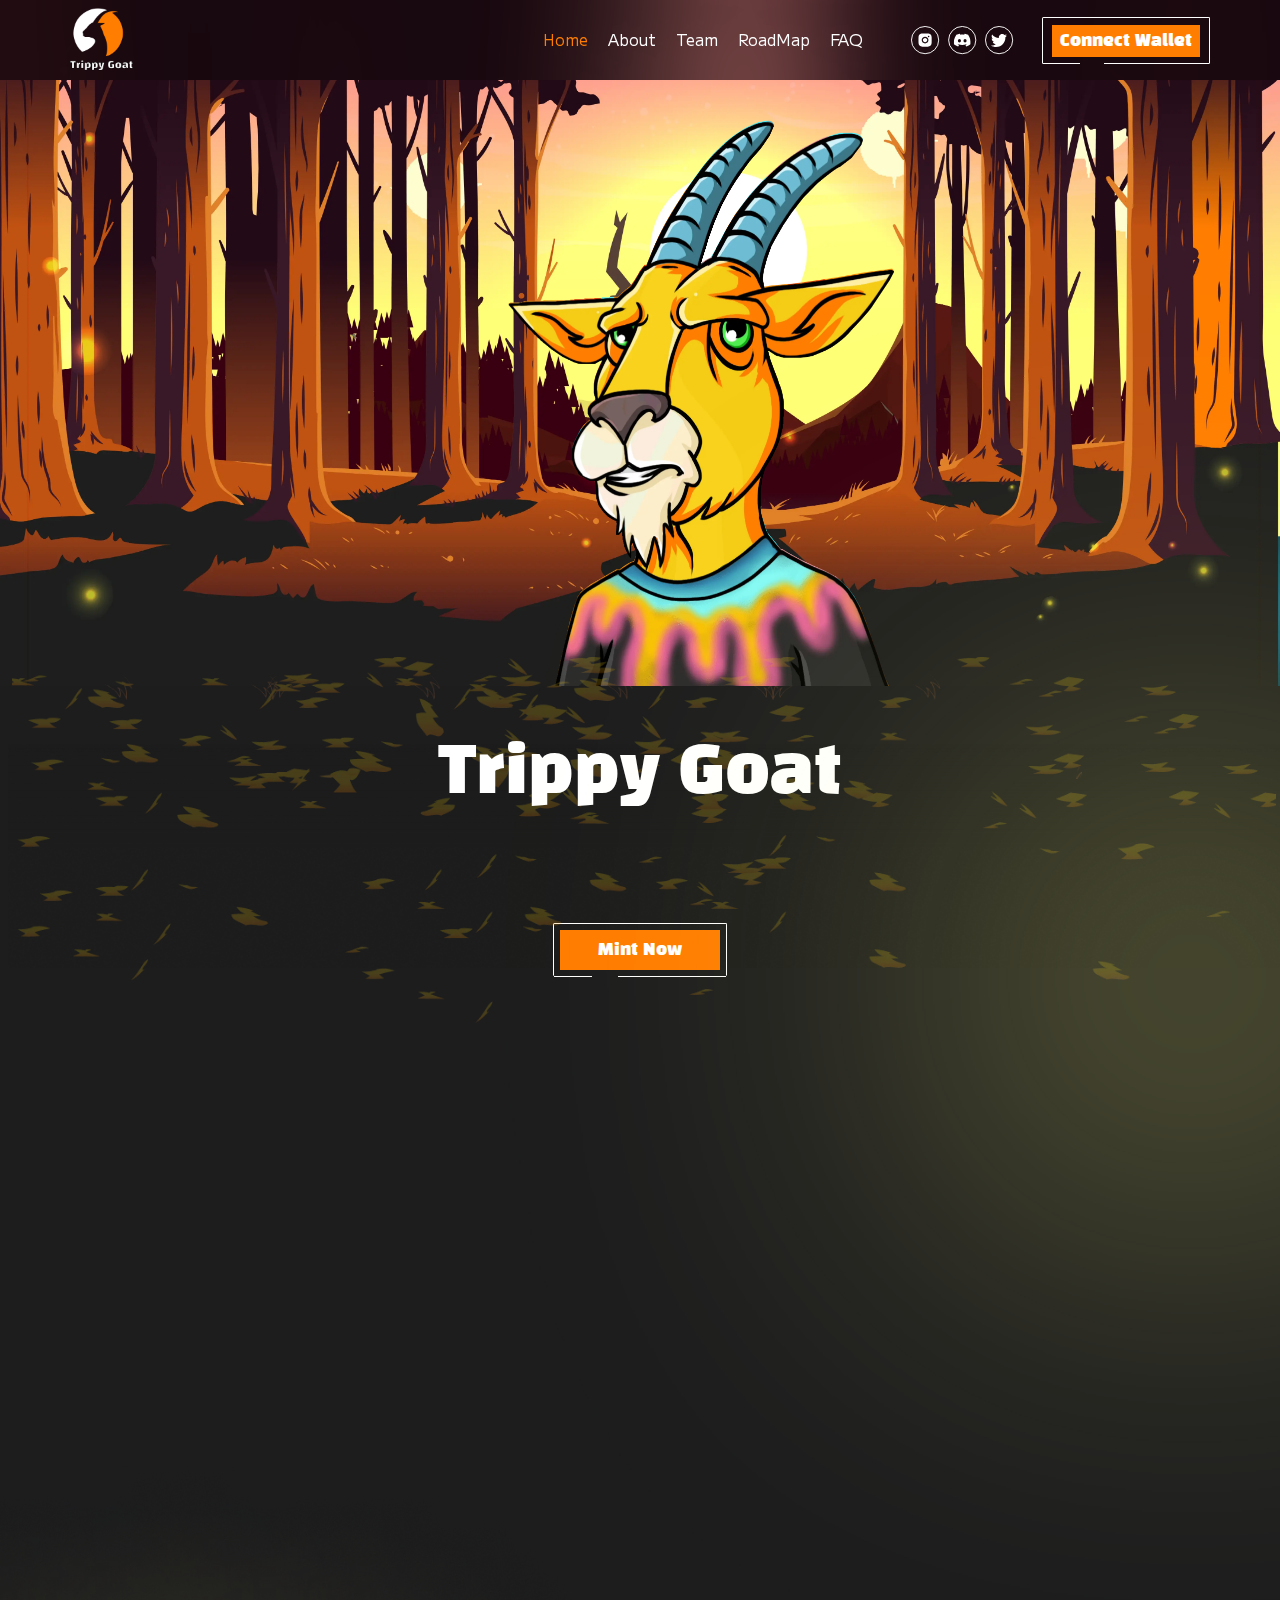
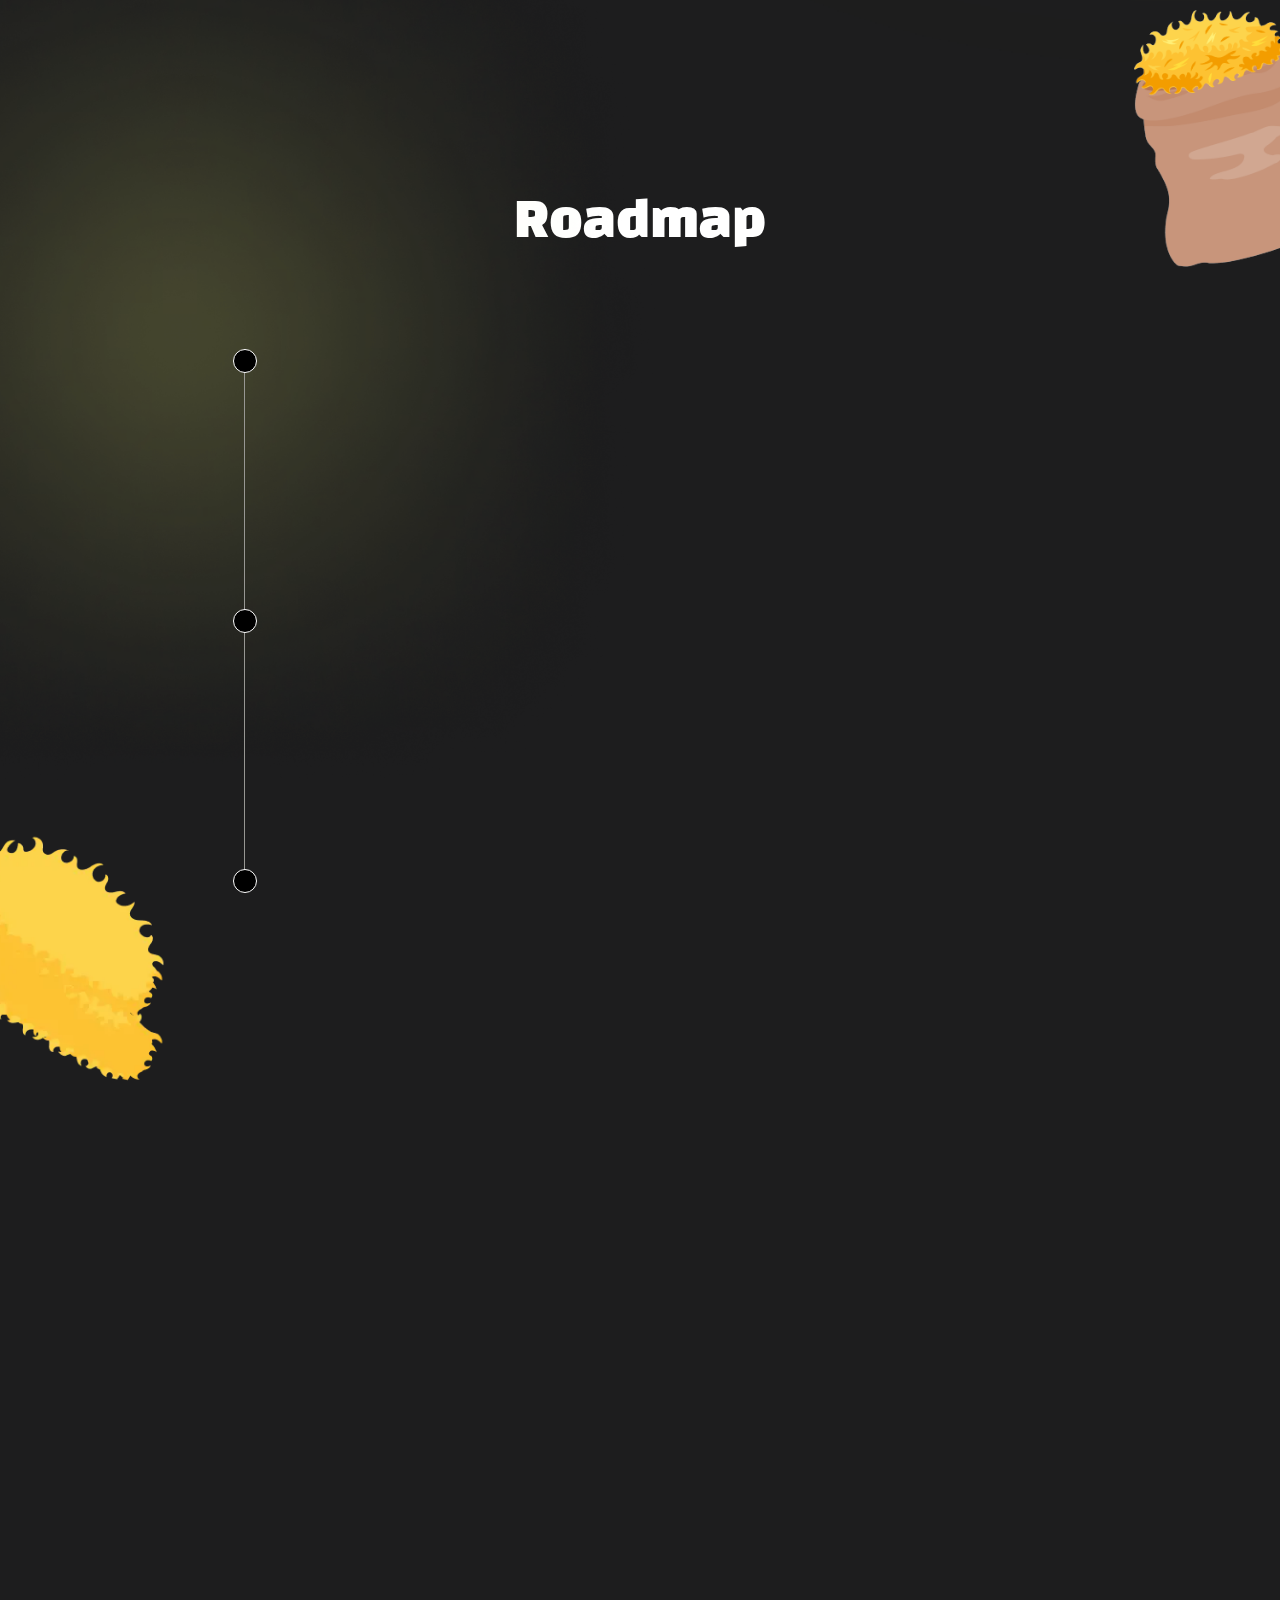
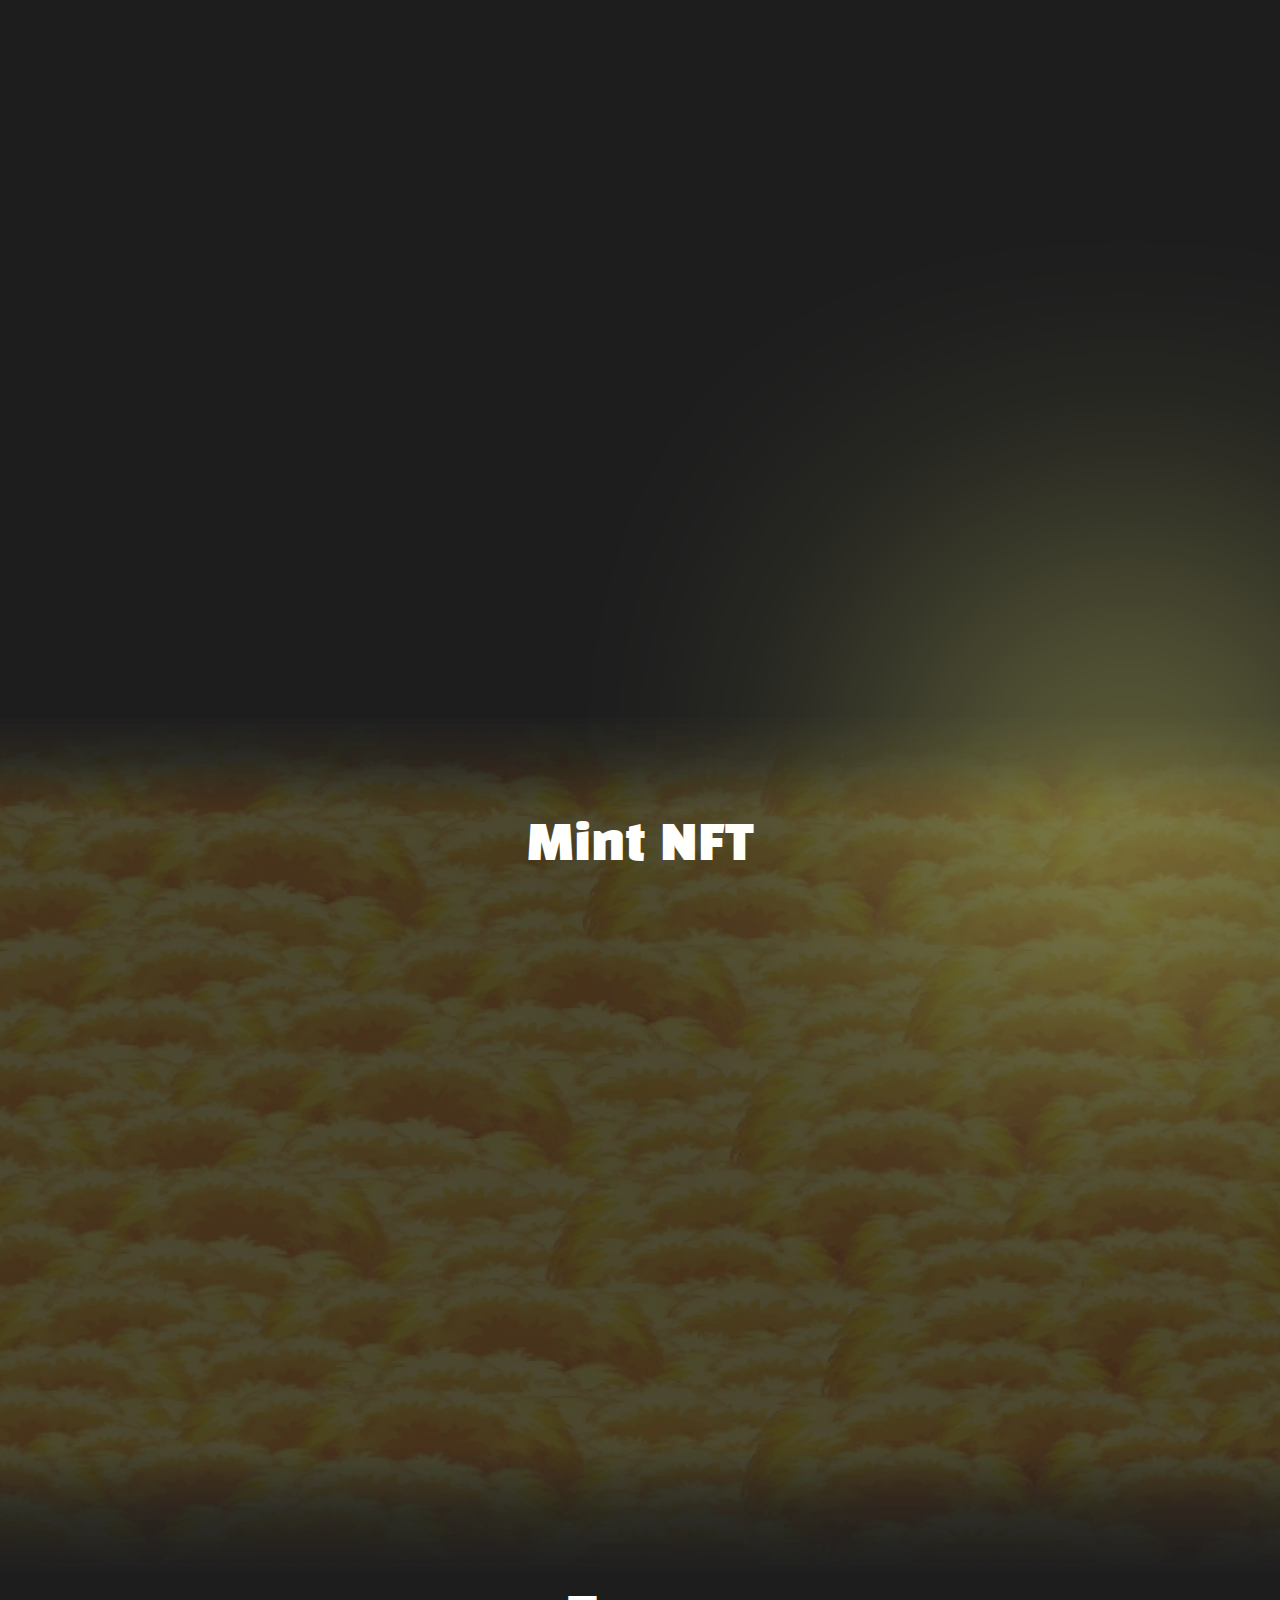
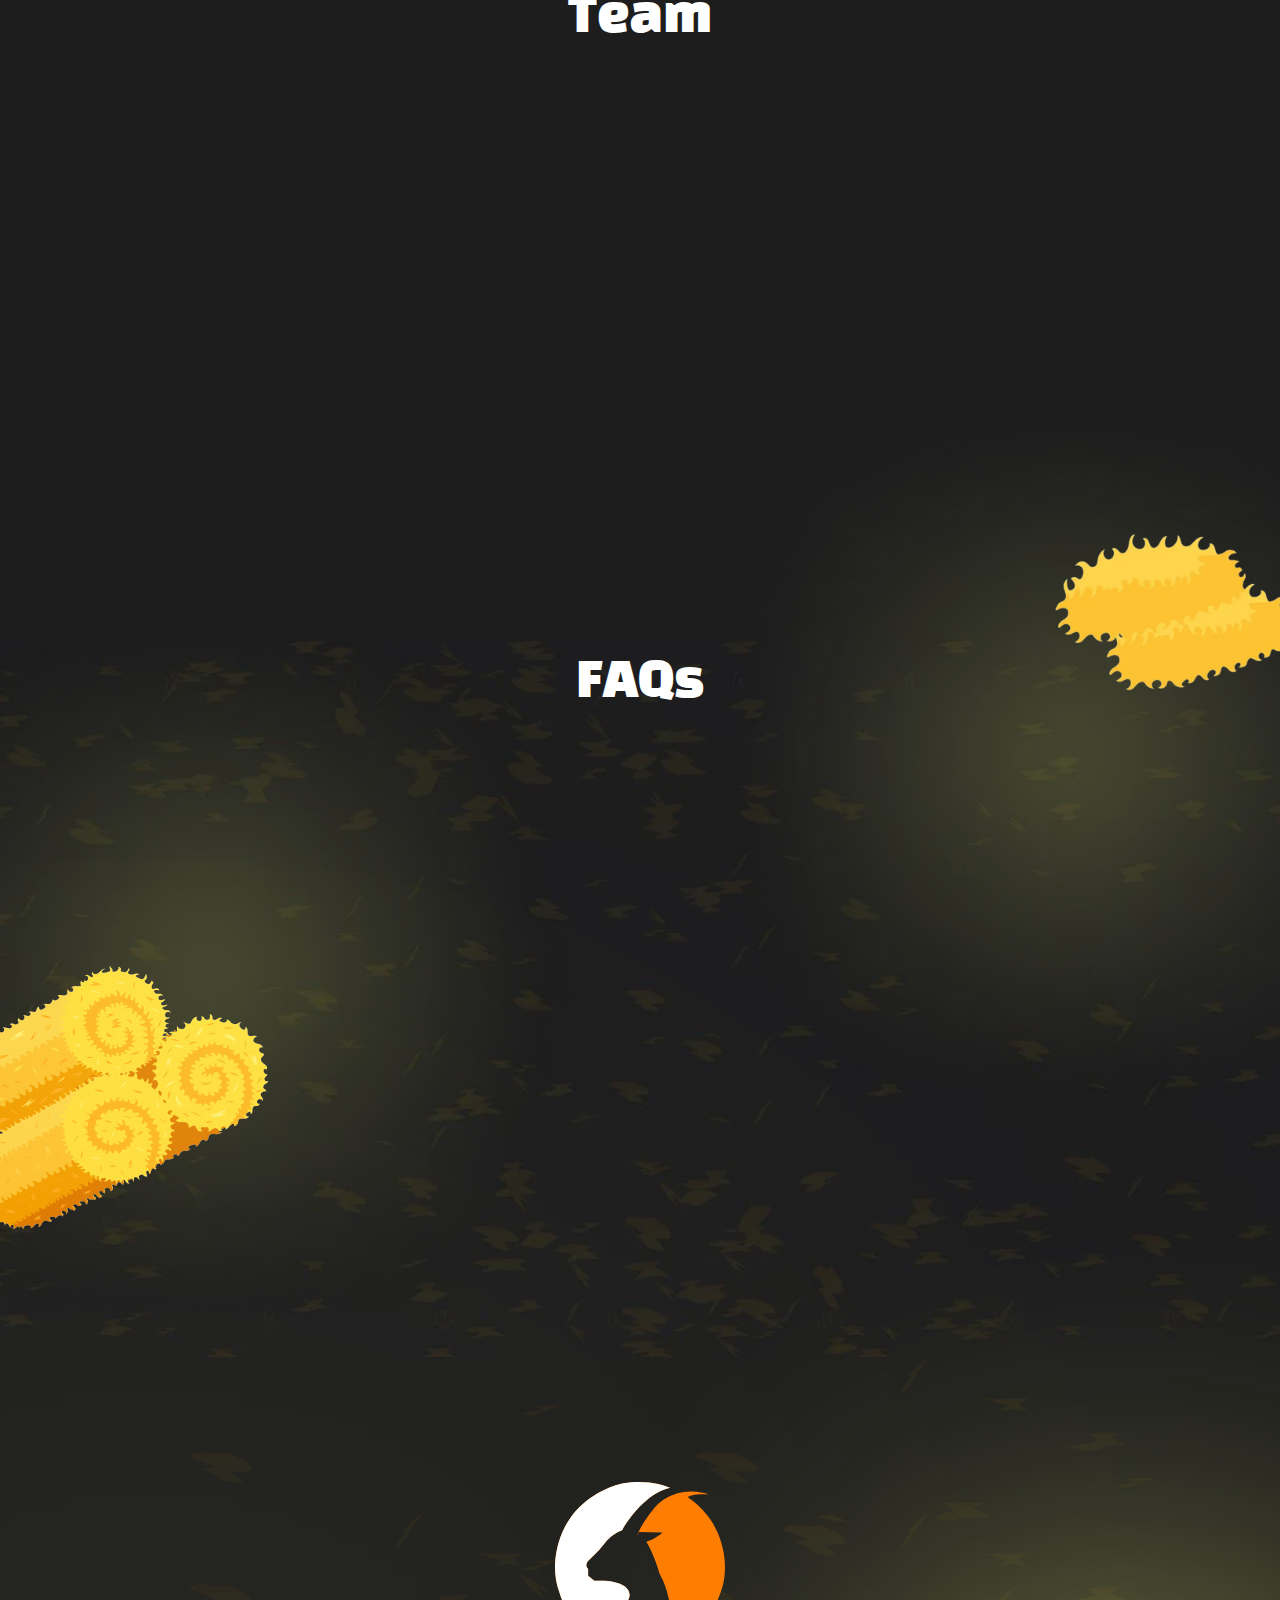
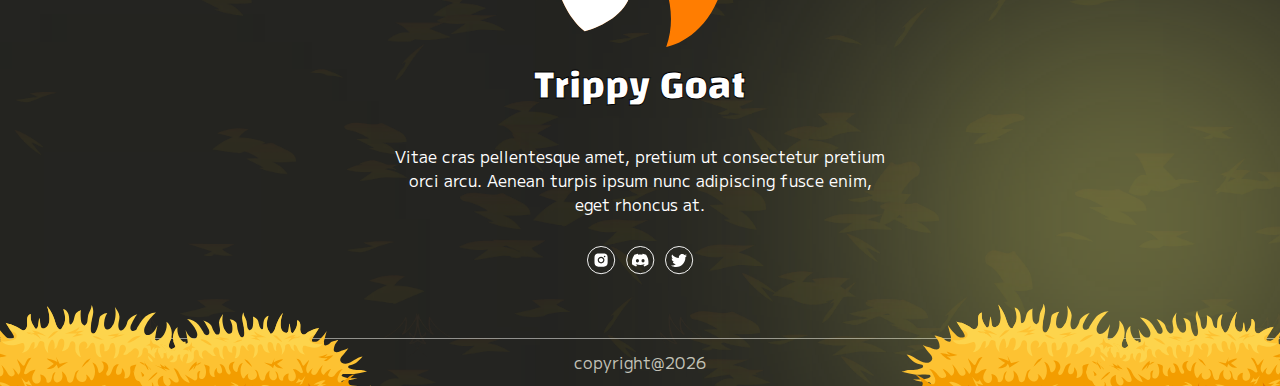
==== commit 677f3655: "merge code" ====
--- a/index.html
+++ b/index.html
@@ -28,6 +28,7 @@
   <body class="body_color">
     <div class="overflow-hidden">
       <!-- ---------------------------------Header Section--------------------------------------------->
+
       <header class="bg_header">
         <!-- -----------------------------------nav----------------------------------->
         <nav class="bg_nav w-100 py-2">
@@ -110,14 +111,12 @@
                     />
                   </a>
                 </div>
-                <div class="position-relative nav_btn me-3">
-                  <img
-                    class="position-absolute nav_btn_border"
-                    src="./assets/images/svg/BtnBorder.svg"
-                    alt="BtnBorder"
-                  />
+
+                <div
+                  class="connect_btn bg-transparent connect_btn_border d-flex justify-content-center align-items-center position-relative transition_300"
+                >
                   <button
-                    class="text-white position-relative z_10 transition_300 bg_orange nav_btn d-flex justify-content-center align-items-center border-none lh_150 ff_black_han_sans fw-normal"
+                    class="text-white border-0 py-1 px-2 position-relative w_156 z_10 transition_300 bg_orange d-flex justify-content-center align-items-center border-none lh_150 ff_black_han_sans fw-normal"
                   >
                     Connect Wallet
                   </button>
@@ -205,14 +204,11 @@
                       alt="TwitterIcon"
                   /></a>
                 </div>
-                <div class="position-relative nav_btn">
-                  <img
-                    class="position-absolute nav_btn_border"
-                    src="./assets/images/svg/BtnBorder.svg"
-                    alt="border"
-                  />
+                <div
+                  class="connect_btn bg-transparent connect_btn_border d-flex justify-content-center align-items-center position-relative transition_300"
+                >
                   <button
-                    class="text-white position-relative z-10 transition_300 bg_orange nav_btn d-flex justify-content-center align-items-center border-none lh_150 ff_black_han_sans fw-normal"
+                    class="text-white border-0 py-1 px-2 position-relative w_156 z_10 transition_300 bg_orange d-flex justify-content-center align-items-center border-none lh_150 ff_black_han_sans fw-normal"
                   >
                     Connect Wallet
                   </button>
@@ -265,18 +261,12 @@
               with ownership and commercial usage righta.
             </p>
             <div
-              class="position-relative z_10 nav_btn mt-3"
-              data-aos="fade-down"
-              data-aos-duration="1500"
-            >
-              <img
-                class="position-absolute nav_btn_border"
-                src="./assets/images/svg/BtnBorder.svg"
-                alt=""
-              />
+              style="width: 174px; height: 53px"
+              class="connect_btn bg-transparent connect_btn_border d-flex justify-content-center align-items-center position-relative transition_300"
+            >
               <button
-                width="160"
-                class="text-white position-relative transition_300 bg_orange nav_btn d-flex justify-content-center align-items-center border-none lh_150 ff_black_han_sans fw-normal"
+                style="width: 160px; height: 40px"
+                class="text-white border-0 py-1 px-2 position-relative w_156 z_10 transition_300 bg_orange d-flex justify-content-center align-items-center border-none lh_150 ff_black_han_sans fw-normal"
               >
                 Mint Now
               </button>
@@ -284,6 +274,7 @@
           </div>
         </div>
       </section>
+
       <!-------------------------------------About Us------------------------------------------------ -->
       <section id="about" class="about_us_p position-relative">
         <span
@@ -346,18 +337,17 @@
                 goats and I hope you can appreciate that everyone has a history.
                 With regards to why non-fungibles.
               </p>
-              <div class="position-relative read_btn mt-2">
-                <img
-                  class="position-absolute w_156 read_btn_border readbtn_width"
-                  src="./assets/images/svg/BtnBorder.svg"
-                  alt="btnborder"
-                />
-                <button
-                  class="text-white read_btn position-relative z-3 transition_300 bg_orange d-flex justify-content-center align-items-center border-none lh_150 ff_black_han_sans fw-normal"
-                >
-                  Read More
-                </button>
-              </div>
+               <div
+              style="width: 156px; height: 47px"
+              class="connect_btn bg-transparent connect_btn_border d-flex justify-content-center align-items-center position-relative transition_300"
+            >
+              <button
+                style="width: 144px; height: 34px"
+                class="text-white border-0 py-1 px-2 position-relative w_156 z_10 transition_300 bg_orange d-flex justify-content-center align-items-center border-none lh_150 ff_black_han_sans fw-normal"
+              >
+                Read More
+              </button>
+            </div>
             </div>
           </div>
         </div>
@@ -386,75 +376,94 @@
           >
             Roadmap
           </h2>
-          <div class="pt-md-5 pt-4 d-flex align-items-center justify-content-center">
-          <div class="d-flex position-relative">
-            <div class="timeline2">
-              <ul>
-                <span class="default-line"></span>
-                <span class="draw-line"></span>
-                <li></li>
-                <li></li>
-                <li></li>
-              </ul>
-            </div>
-
-            <div class="flex flex-column">
-              <!-------------------------------- Percentage card {10%} ---------------------------------------->
-              <div class="percentage_card" data-aos="fade-left" data-aos-duration="1500">
-                <h3 class="ff_black_han_sans fs_xl mb-0 text_orange lh_125">
-                  10%
-                </h3>
-                <p class="ff_black_han_sans fs_sm mb-0 text-white lh_125 pt-2 mt-1">
-                  Giveaway of Goat NFT
-                </p>
-                <p class="text_grey lh_160 ff_mplus mb-0 fw-normal pt-2 mt-1 pe-1">
-                  Feugiat felis, egestas cursus et ut lacus viverra.Rhoncus
-                  ornare tortor sociis vulputate arcu pellentesque eu ornare
-                  tempus. Et mi arcu quam tellus feugiat quisque urna velit.
-                </p>
-              </div>
-              <!-------------------------------- Percentage card {50%} ---------------------------------------->
-              <div class="percentage_card percentage_card_m" data-aos="fade-left" data-aos-duration="1700">
-                <h3 class="ff_black_han_sans fs_xl mb-0 text_orange lh_125">
-                  50%
-                </h3>
-                <p class="ff_black_han_sans fs_sm mb-0 text-white lh_125 pt-2 mt-1">
-                  Merch store
-                </p>
-                <p class="text_grey lh_160 ff_mplus mb-0 fw-normal pt-2 mt-1">
-                  Adipiscing vehicula dui sollicitudin venenatis. A feugiat
-                  iaculis amet magna. Odio elementum, purus egestas convallis
-                  et vulputate. Dictumst vitae nulla aliquam, vivamus nunc.
-                  Volutpat nunc non platea mauris sem dui scelerisque.
-                </p>
-              </div>
-              <!-------------------------------- Percentage card {100%} ---------------------------------------->
-              <div class="percentage_card percentage_card_m" data-aos="fade-left" data-aos-duration="1900">
-                <h3 class="ff_black_han_sans fs_xl mb-0 text_orange lh_125">
-                  100%
-                </h3>
-                <p class="ff_black_han_sans fs_sm mb-0 text-white lh_125 pt-2 mt-1">
-                  Giveaway of Goat NFT
-                </p>
-                <p class="text_grey lh_160 ff_mplus mb-0 fw-normal pt-2 mt-1">
-                  Condimentum tristique sit pretium ipsum. Et egestas
-                  venenatis consectetur ornare ipsum elementum nulla imperdiet
-                  imperdiet.
-                </p>
-              </div>
-            </div>
-
+          <div
+            class="pt-md-5 pt-4 d-flex align-items-center justify-content-center"
+          >
+            <div class="d-flex position-relative">
+              <div class="timeline2">
+                <ul>
+                  <span class="default-line"></span>
+                  <span class="draw-line"></span>
+                  <li></li>
+                  <li></li>
+                  <li></li>
+                </ul>
+              </div>
+
+              <div class="flex flex-column">
+                <!-------------------------------- Percentage card {10%} ---------------------------------------->
+                <div
+                  class="percentage_card"
+                  data-aos="fade-left"
+                  data-aos-duration="1500"
+                >
+                  <h3 class="ff_black_han_sans fs_xl mb-0 text_orange lh_125">
+                    10%
+                  </h3>
+                  <p
+                    class="ff_black_han_sans fs_sm mb-0 text-white lh_125 pt-2 mt-1"
+                  >
+                    Giveaway of Goat NFT
+                  </p>
+                  <p
+                    class="text_grey lh_160 ff_mplus mb-0 fw-normal pt-2 mt-1 pe-1"
+                  >
+                    Feugiat felis, egestas cursus et ut lacus viverra.Rhoncus
+                    ornare tortor sociis vulputate arcu pellentesque eu ornare
+                    tempus. Et mi arcu quam tellus feugiat quisque urna velit.
+                  </p>
+                </div>
+                <!-------------------------------- Percentage card {50%} ---------------------------------------->
+                <div
+                  class="percentage_card percentage_card_m"
+                  data-aos="fade-left"
+                  data-aos-duration="1700"
+                >
+                  <h3 class="ff_black_han_sans fs_xl mb-0 text_orange lh_125">
+                    50%
+                  </h3>
+                  <p
+                    class="ff_black_han_sans fs_sm mb-0 text-white lh_125 pt-2 mt-1"
+                  >
+                    Merch store
+                  </p>
+                  <p class="text_grey lh_160 ff_mplus mb-0 fw-normal pt-2 mt-1">
+                    Adipiscing vehicula dui sollicitudin venenatis. A feugiat
+                    iaculis amet magna. Odio elementum, purus egestas convallis
+                    et vulputate. Dictumst vitae nulla aliquam, vivamus nunc.
+                    Volutpat nunc non platea mauris sem dui scelerisque.
+                  </p>
+                </div>
+                <!-------------------------------- Percentage card {100%} ---------------------------------------->
+                <div
+                  class="percentage_card percentage_card_m"
+                  data-aos="fade-left"
+                  data-aos-duration="1900"
+                >
+                  <h3 class="ff_black_han_sans fs_xl mb-0 text_orange lh_125">
+                    100%
+                  </h3>
+                  <p
+                    class="ff_black_han_sans fs_sm mb-0 text-white lh_125 pt-2 mt-1"
+                  >
+                    Giveaway of Goat NFT
+                  </p>
+                  <p class="text_grey lh_160 ff_mplus mb-0 fw-normal pt-2 mt-1">
+                    Condimentum tristique sit pretium ipsum. Et egestas
+                    venenatis consectetur ornare ipsum elementum nulla imperdiet
+                    imperdiet.
+                  </p>
+                </div>
+              </div>
+            </div>
           </div>
-        </div>
         </div>
       </section>
       <!-- ---------------------------------------------- Goat Images Slider------------------------------------------------ -->
       <section class="py-5 mt-lg-4 mb-lg-5">
-        <div class="custom_container py-2">
-          <div class="slider position-relative mw_1440">
-            <div
-              class="d-flex slide_track"
-            >
+        <div class="py-2">
+          <div class="position-relative mw_1440 overflow_x_scroll">
+            <div class="d-flex justify-content-center">
               <div
                 class="d-flex flex-column mt-5"
                 data-aos="zoom-in"
@@ -595,153 +604,6 @@
                   class="goat_slider_img scale_hover transition_300"
                   src="./assets/images/webp/BlackGoatGreenBg.webp"
                   alt="/BlackGoatGreenBg"
-                />
-                <img
-                  class="goat_slider_img mb-5 scale_hover transition_300"
-                  src="./assets/images/webp/BlackGoatPurpleBg.webp"
-                  alt="BlackGoatPurpleBg"
-                />
-              </div>
-              <div
-                class="d-flex flex-column mt-5"
-                data-aos="zoom-in"
-                data-aos-duration="1500"
-              >
-                <img
-                  class="goat_slider_img scale_hover transition_300"
-                  src="./assets/images/webp/GreyGoat.webp"
-                  alt="GreyGoat"
-                />
-                <img
-                  class="goat_slider_img scale_hover transition_300"
-                  src="./assets/images/webp/YellowGoatLinearBg.webp"
-                  alt="YellowGoatLinearBg"
-                />
-                <img
-                  class="goat_slider_img scale_hover transition_300"
-                  src="./assets/images/webp/GreyGoat.webp"
-                  alt="GreyGoat"
-                />
-              </div>
-              <div
-                class="d-flex flex-column mt-5 pt-5"
-                data-aos="zoom-in"
-                data-aos-duration="1500"
-              >
-                <img
-                  class="goat_slider_img scale_hover transition_300"
-                  src="./assets/images/webp/YellowGoatOrangeBg.webp"
-                  alt="goat-img"
-                />
-                <img
-                  class="goat_slider_img scale_hover transition_300"
-                  src="./assets/images/webp/WhiteGoatCyanBg.webp"
-                  alt="WhiteGoatCyanBg"
-                />
-                <img
-                  class="goat_slider_img scale_hover transition_300"
-                  src="./assets/images/webp/PurpleGoatPurpleBg.webp"
-                  alt="PurpleGoatPurpleBg"
-                />
-              </div>
-              <div
-                class="d-flex flex-column mb-5 pb-2"
-                data-aos="zoom-in"
-                data-aos-duration="1500"
-              >
-                <img
-                  class="goat_slider_img scale_hover transition_300"
-                  src="./assets/images/webp/BlackGoatCyanBg.webp"
-                  alt="BlackGoatCyanBg"
-                />
-                <img
-                  class="goat_slider_img scale_hover transition_300"
-                  src="./assets/images/webp/BlackGoatGreenBg.webp"
-                  alt="BlackGoatGreenBg"
-                />
-                <img
-                  class="goat_slider_img mb-5 scale_hover transition_300"
-                  src="./assets/images/webp/BlackGoatPurpleBg.webp"
-                  alt="BlackGoatPurpleBg"
-                />
-              </div>
-              <div
-                class="d-flex flex-column mt-5"
-                data-aos="zoom-in"
-                data-aos-duration="1500"
-              >
-                <img
-                  class="goat_slider_img scale_hover transition_300"
-                  src="./assets/images/webp/BrownGoatPurpleBg.webp"
-                  alt="BrownGoatPurpleBg"
-                />
-                <img
-                  class="goat_slider_img scale_hover transition_300"
-                  src="./assets/images/webp/GreenEyesPurpleGoat.webp"
-                  alt="GreenEyesPurpleGoat"
-                />
-                <img
-                  class="goat_slider_img scale_hover transition_300"
-                  src="./assets/images/webp/YellowGoatOrangeBg.webp"
-                  alt="YellowGoatOrangeBg"
-                />
-              </div>
-              <div
-                class="d-flex flex-column mt-5 pt-5"
-                data-aos="zoom-in"
-                data-aos-duration="1500"
-              >
-                <img
-                  class="goat_slider_img scale_hover transition_300"
-                  src="./assets/images/webp/YellowGoatOrangeBg.webp"
-                  alt="YellowGoatOrangeBg"
-                />
-                <img
-                  class="goat_slider_img scale_hover transition_300"
-                  src="./assets/images/webp/WhiteGoatCyanBg.webp"
-                  alt="YellowGoatOrangeBg"
-                />
-                <img
-                  class="goat_slider_img scale_hover transition_300"
-                  src="./assets/images/webp/PurpleGoatPurpleBg.webp"
-                  alt="PurpleGoatPurpleBg"
-                />
-              </div>
-              <div
-                class="d-flex flex-column mt-5"
-                data-aos="zoom-in"
-                data-aos-duration="1500"
-              >
-                <img
-                  class="goat_slider_img scale_hover transition_300"
-                  src="./assets/images/webp/GreyGoat.webp"
-                  alt="GreyGoat"
-                />
-                <img
-                  class="goat_slider_img scale_hover transition_300"
-                  src="./assets/images/webp/YellowGoatLinearBg.webp"
-                  alt="YellowGoatLinearBg"
-                />
-                <img
-                  class="goat_slider_img scale_hover transition_300"
-                  src="./assets/images/webp/GreyGoat.webp"
-                  alt="GreyGoat"
-                />
-              </div>
-              <div
-                class="d-flex flex-column mb-5 pb-2"
-                data-aos="zoom-in"
-                data-aos-duration="1500"
-              >
-                <img
-                  class="goat_slider_img scale_hover transition_300"
-                  src="./assets/images/webp/BlackGoatCyanBg.webp"
-                  alt="BlackGoatCyanBg"
-                />
-                <img
-                  class="goat_slider_img scale_hover transition_300"
-                  src="./assets/images/webp/BlackGoatGreenBg.webp"
-                  alt="BlackGoatGreenBg"
                 />
                 <img
                   class="goat_slider_img mb-5 scale_hover transition_300"
@@ -834,20 +696,18 @@
                   >
                     75 ADA per NFT
                   </p>
-
-                  <div
-                    class="d-flex align-items-center justify-content-center position-relative mt-2"
-                  >
-                    <img
-                      class="position-absolute"
-                      src="./assets/images/svg/MintNowBorder.svg"
-                      alt="MintNowBorder"
-                    />
-                    <button
-                      class="ff_black_han_sans fs_3xsm lh_150 mint_now_btn transition_300 text-white z-3"
+                  <div class="d-flex justify-content-center">
+                    <div
+                      style="width: 156px; height: 47px"
+                      class="connect_btn bg-transparent connect_btn_border d-flex justify-content-center align-items-center position-relative transition_300"
                     >
-                      Mint Now
-                    </button>
+                      <button
+                        style="width: 144px; height: 34px"
+                        class="text-white mx-auto border-0 py-1 px-2 position-relative w_156 z_10 transition_300 bg_orange d-flex justify-content-center align-items-center border-none lh_150 ff_black_han_sans fw-normal"
+                      >
+                        Mint Now
+                      </button>
+                    </div>
                   </div>
                 </div>
               </div>
@@ -858,7 +718,9 @@
       <!---------------------------------------------Team section ----------------------------------------------------------->
       <section id="team" class="team_section_bg_color team_section_padding">
         <div class="custom_container">
-          <h2 class="text-white fs_2xl fw-normal mb-0 text-center ff_black_han_sans">
+          <h2
+            class="text-white fs_2xl fw-normal mb-0 text-center ff_black_han_sans"
+          >
             Team
           </h2>
           <div
--- a/assets/css/style.css
+++ b/assets/css/style.css
@@ -119,11 +119,44 @@
 .start_100 {
   left: -100%;
 }
-
 .start_0 {
   left: 0% !important;
 }
-
+.connect_btn {
+  border: 0.5px solid white;
+  border-bottom: none;
+  border-radius: 1.5px;
+  width: 156px;
+  height: 34.48px;
+}
+.connect_btn_border {
+  width: 168px;
+  height: 47px;
+}
+.connect_btn::after {
+  content: "";
+  position: absolute;
+  bottom: 0px;
+  left: 0%;
+  width: 22%;
+  height: 0.5px;
+  background-color: #ffffff;
+  z-index: 2;
+}
+.connect_btn::before {
+  content: "";
+  position: absolute;
+  bottom: 0px;
+  right: 0%;
+  width: 63%;
+  height: 0.5px;
+  background-color: #ffffff;
+  z-index: 2;
+  transition: 300ms;
+}
+.connect_btn:hover::before {
+  width: 100%;
+}
 /* ----------------------------------main----------------------------------- */
 .header_goat {
   max-width: 385.87px;
@@ -131,7 +164,7 @@
 }
 
 .main {
-  min-height: 550px;
+  min-height: 590px;
 }
 
 /* -------------------------------Trippy Goat ----------------------------- */
@@ -151,7 +184,9 @@
 .leaves_bg_h {
   max-height: 417px !important;
 }
-
+.mint_btn {
+  width: 144px !important;
+}
 /* ---------------------------------About us------------------------------- */
 .about_us_p {
   padding: 91px 0px;
@@ -609,6 +644,7 @@
   width: 45px;
   height: 45px;
   border-radius: 50%;
+  rotate: 90deg;
 }
 
 .backToTop:hover {
@@ -658,6 +694,11 @@
 }
 
 /* --------------------------------------Media Quaries----------------------------------------- */
+@media (max-width: 1399.98px) {
+  .overflow_x_scroll {
+    overflow-x: scroll;
+  }
+}
 @media (max-width: 1200.98px) {
   .center {
     max-width: 260px !important;
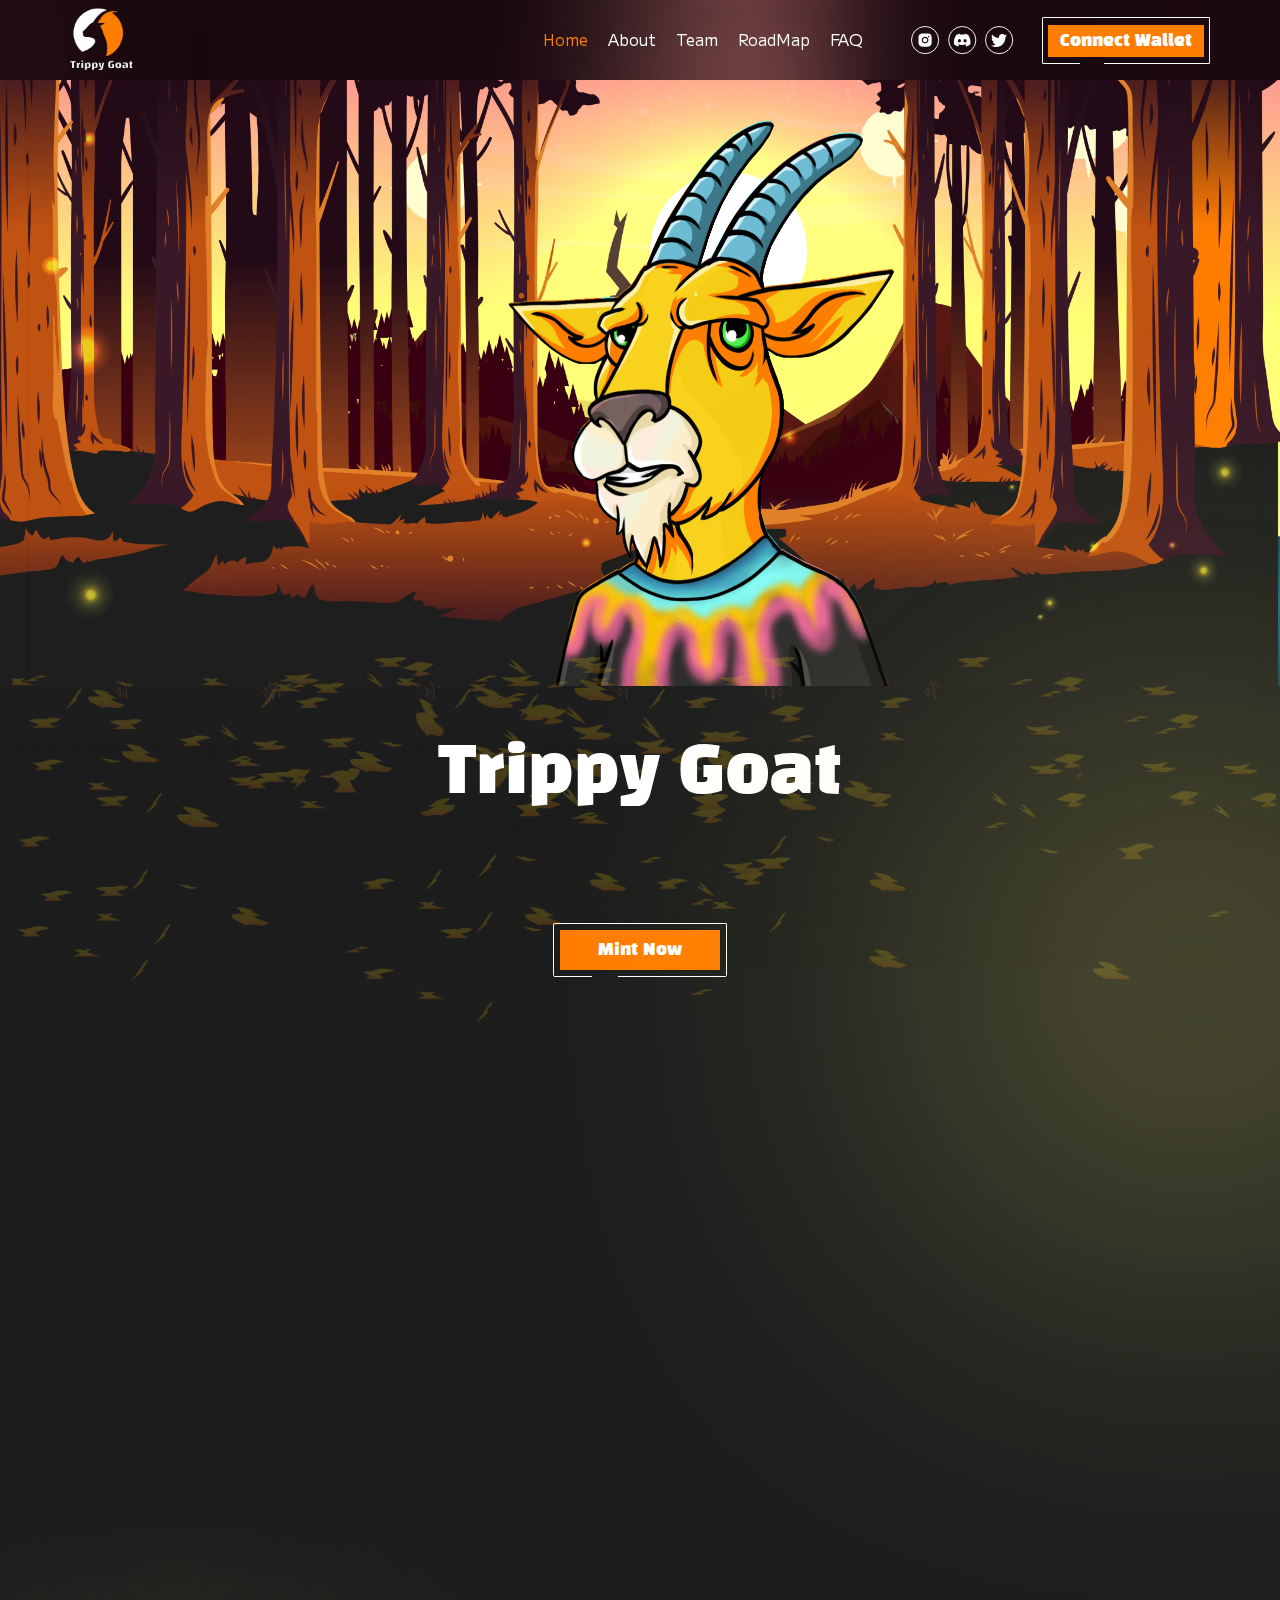
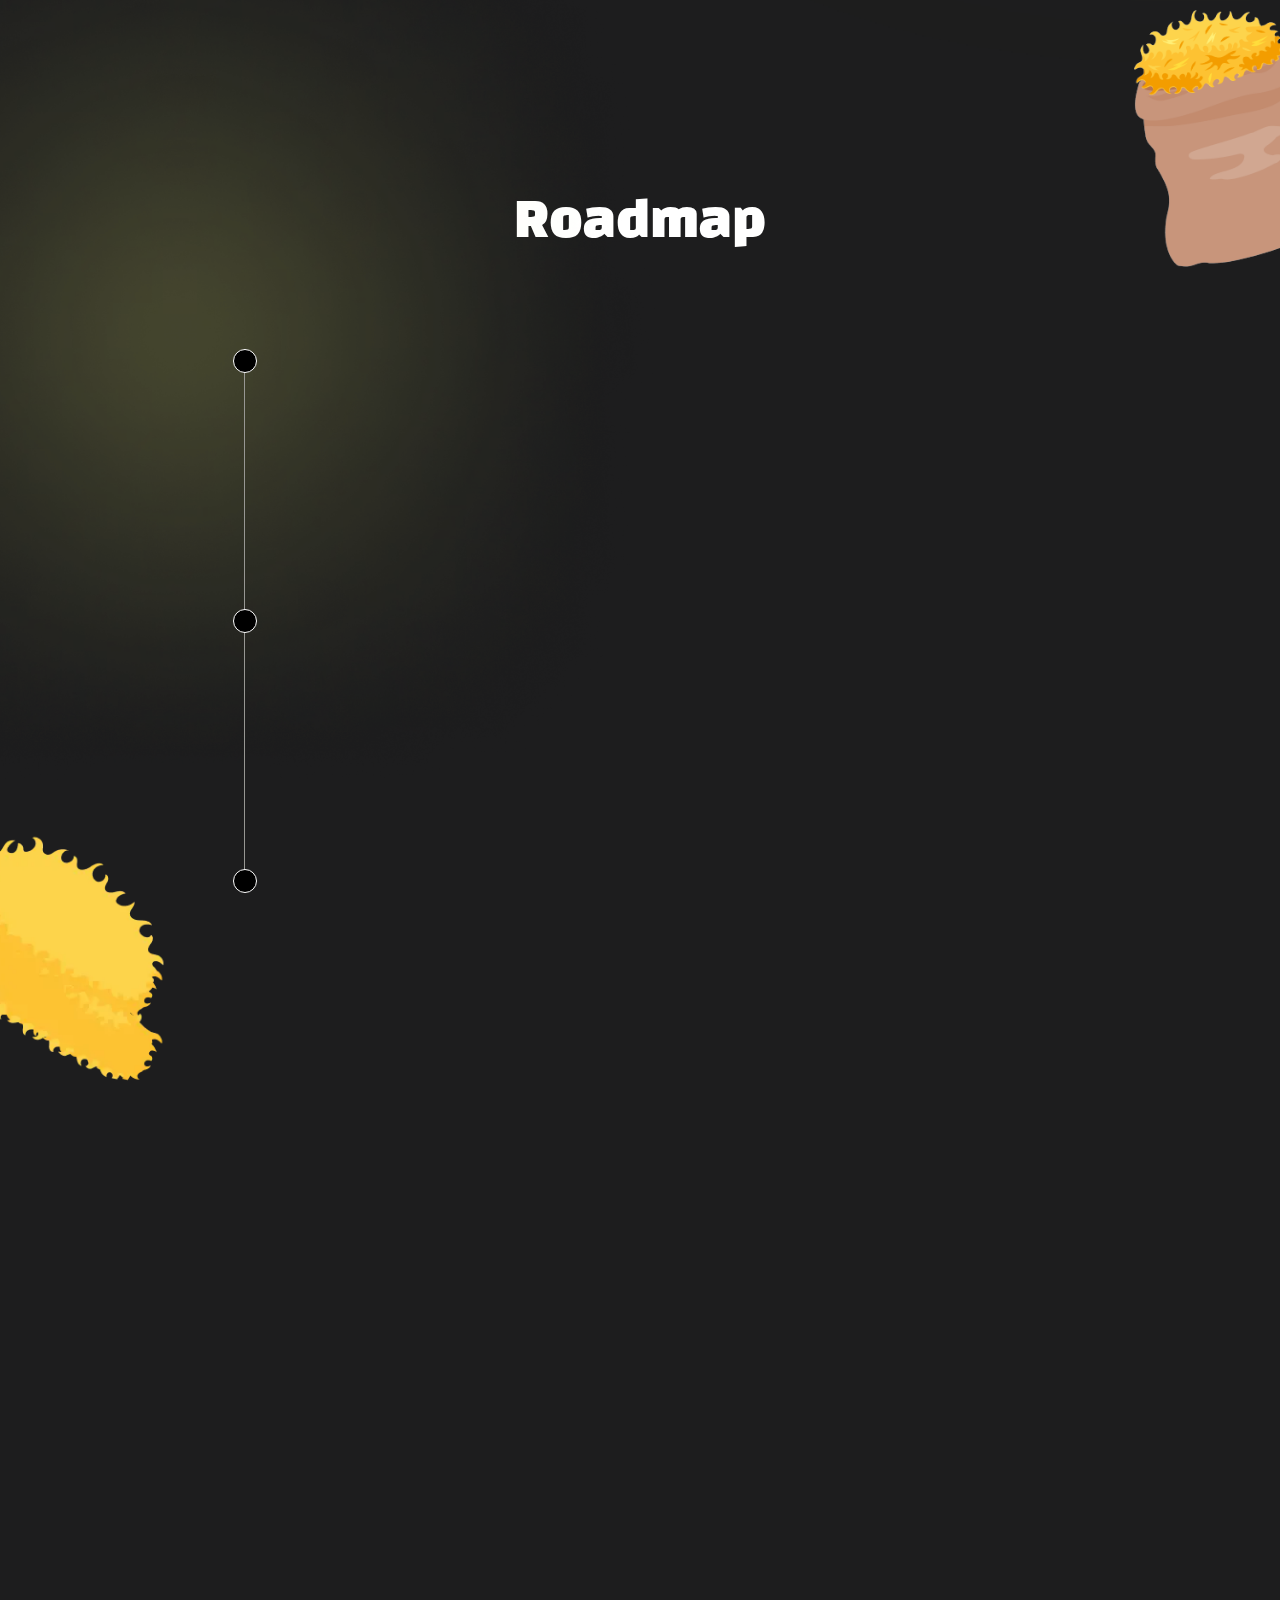
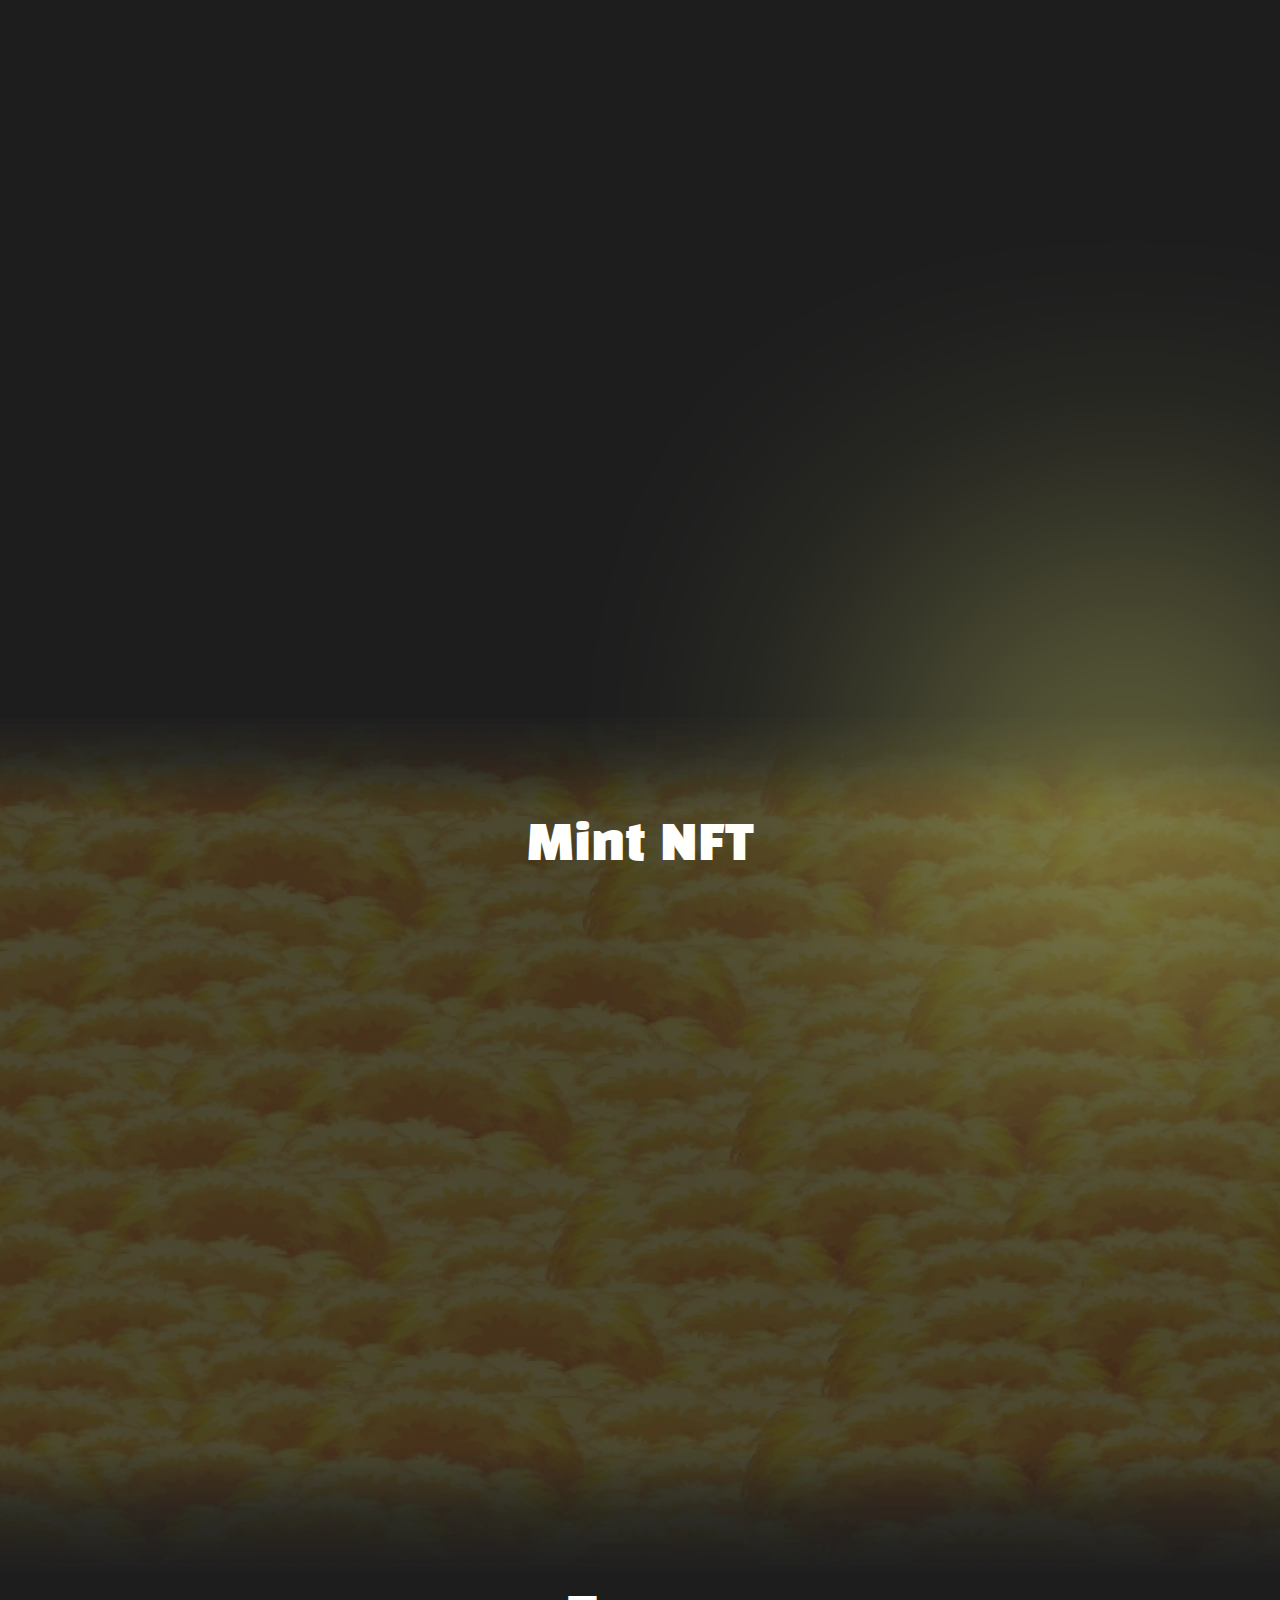
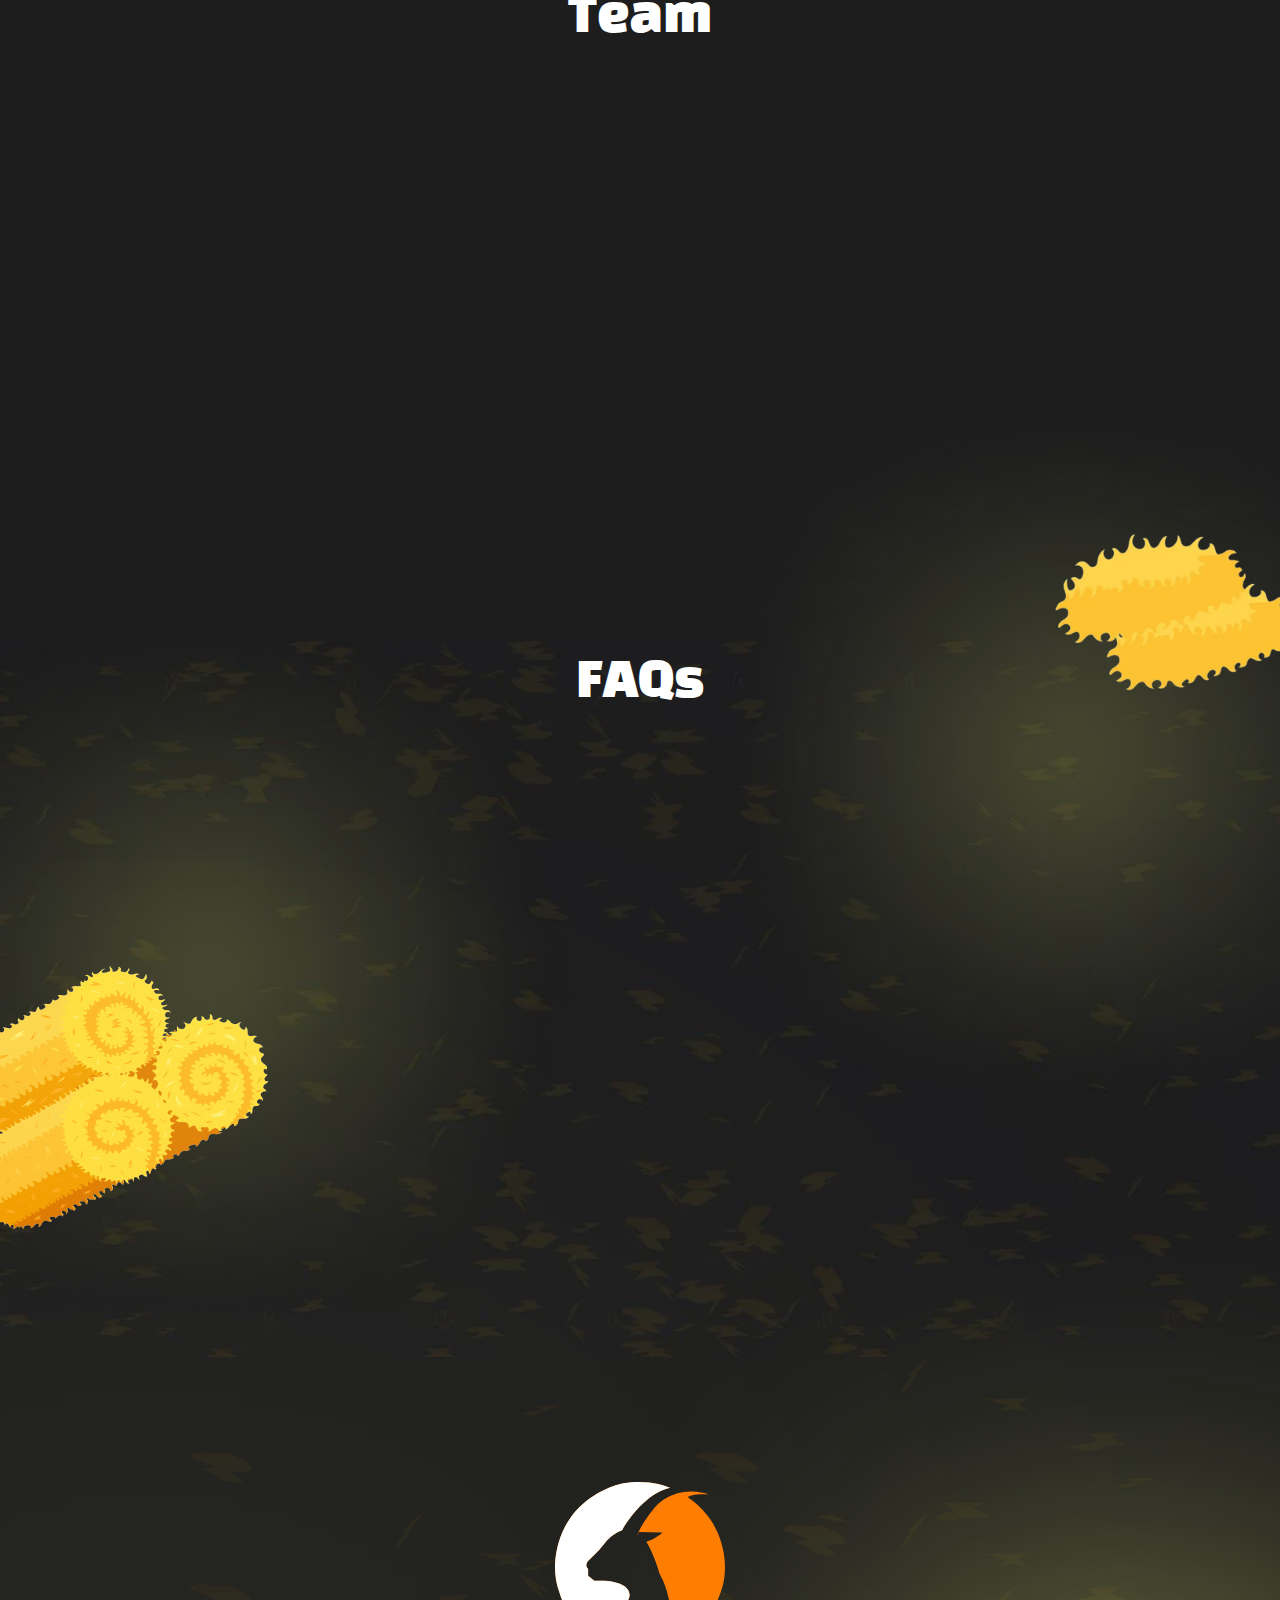
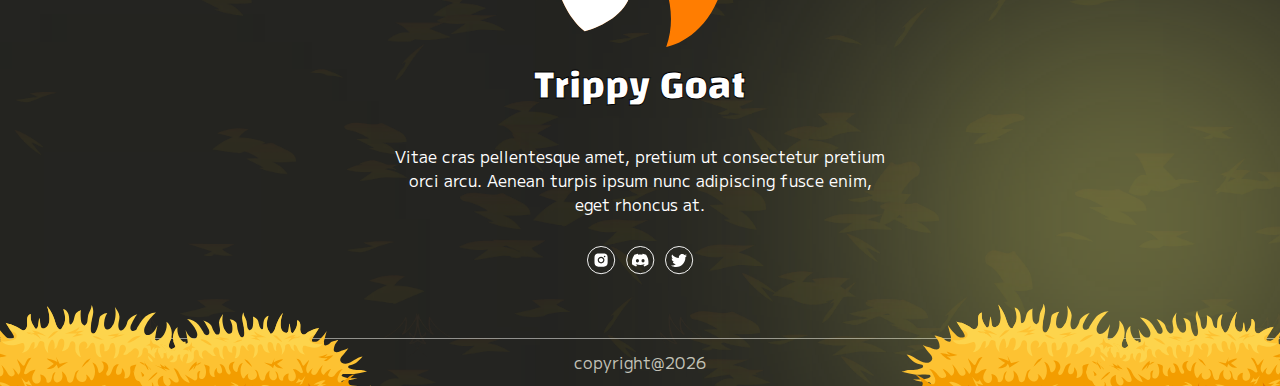
==== commit a40732ea: "merge cide" ====
--- a/index.html
+++ b/index.html
@@ -115,7 +115,7 @@
                 <div
                   class="connect_btn bg-transparent connect_btn_border d-flex justify-content-center align-items-center position-relative transition_300"
                 >
-                  <button
+                  <button style="width: 156px;"
                     class="text-white border-0 py-1 px-2 position-relative w_156 z_10 transition_300 bg_orange d-flex justify-content-center align-items-center border-none lh_150 ff_black_han_sans fw-normal"
                   >
                     Connect Wallet
@@ -207,7 +207,7 @@
                 <div
                   class="connect_btn bg-transparent connect_btn_border d-flex justify-content-center align-items-center position-relative transition_300"
                 >
-                  <button
+                  <button  style="width: 156px;"
                     class="text-white border-0 py-1 px-2 position-relative w_156 z_10 transition_300 bg_orange d-flex justify-content-center align-items-center border-none lh_150 ff_black_han_sans fw-normal"
                   >
                     Connect Wallet
--- a/assets/css/style.css
+++ b/assets/css/style.css
@@ -853,6 +853,10 @@
 }
 
 @media (max-width: 768.98px) {
+   .bg_nav {
+    background: #000000 !important;
+    backdrop-filter: none !important;
+  }
   .header_goat {
     max-width: 268px;
     margin: 0px;
